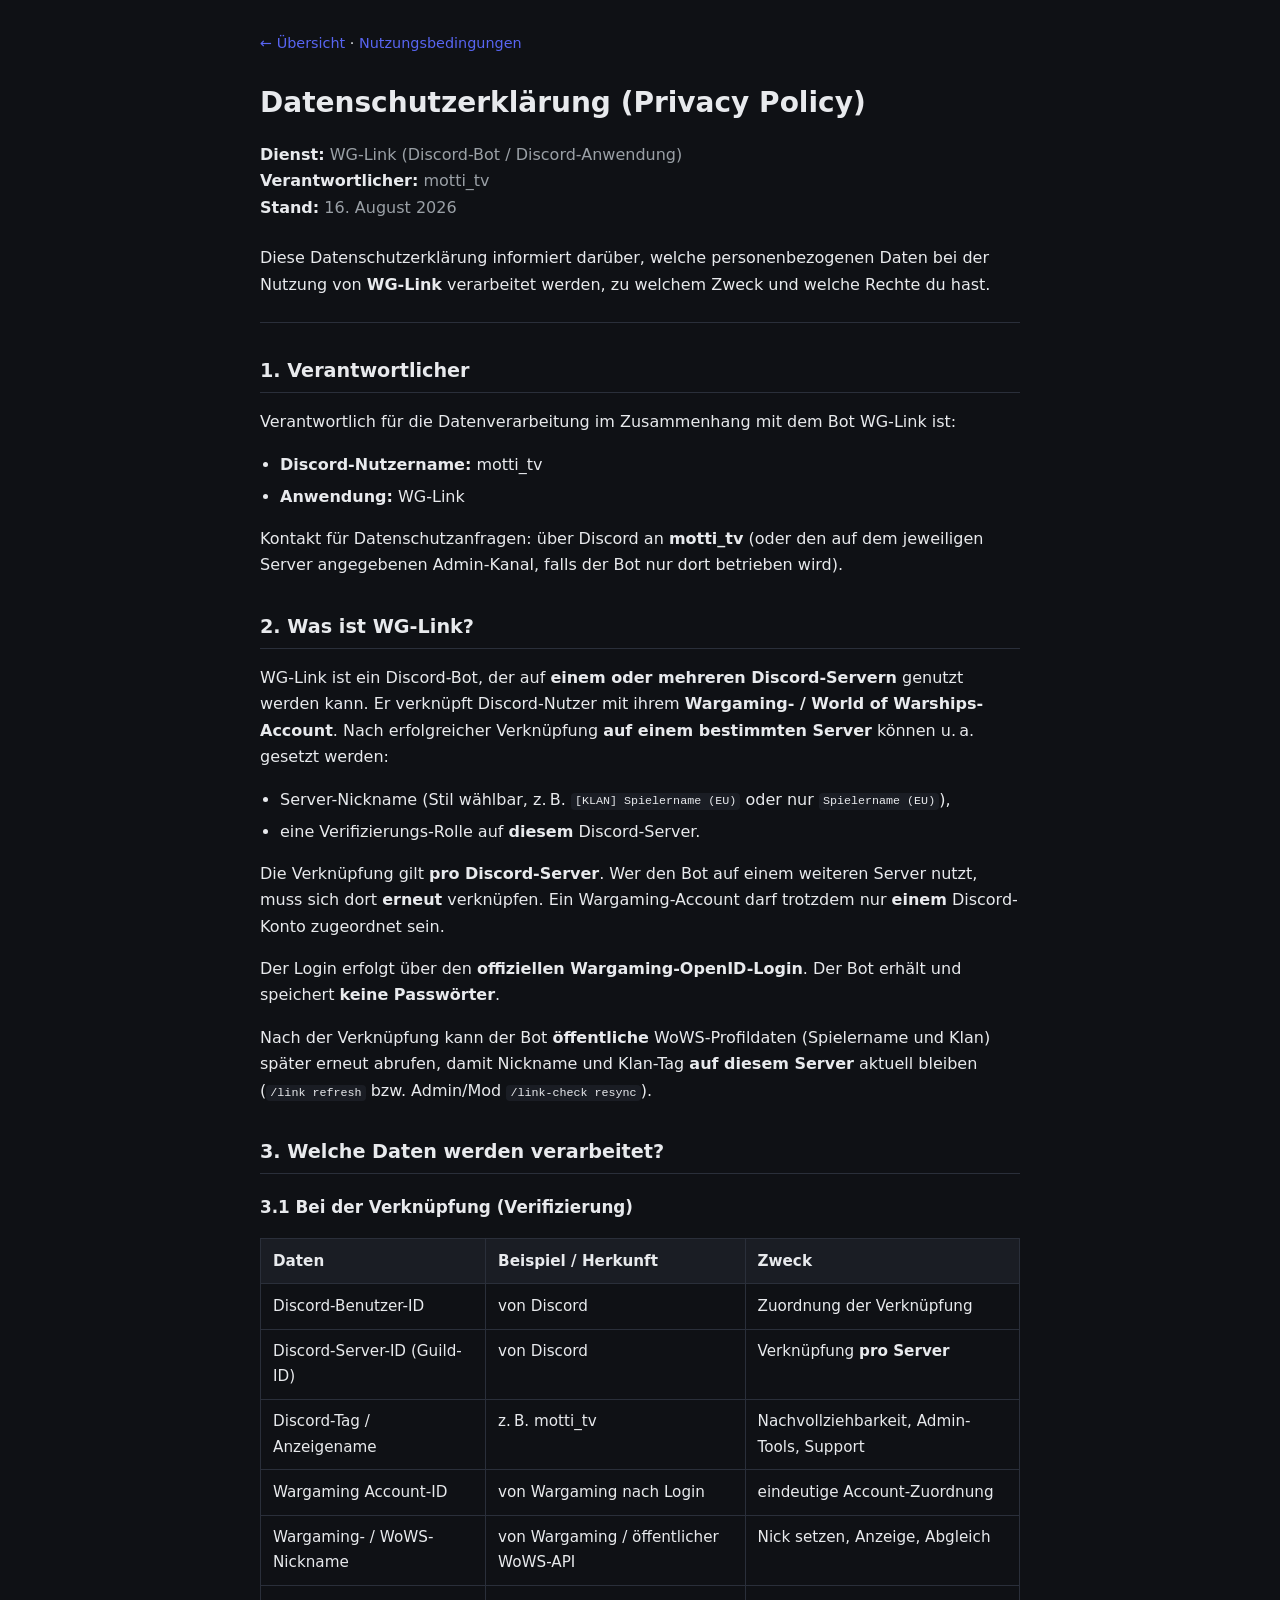
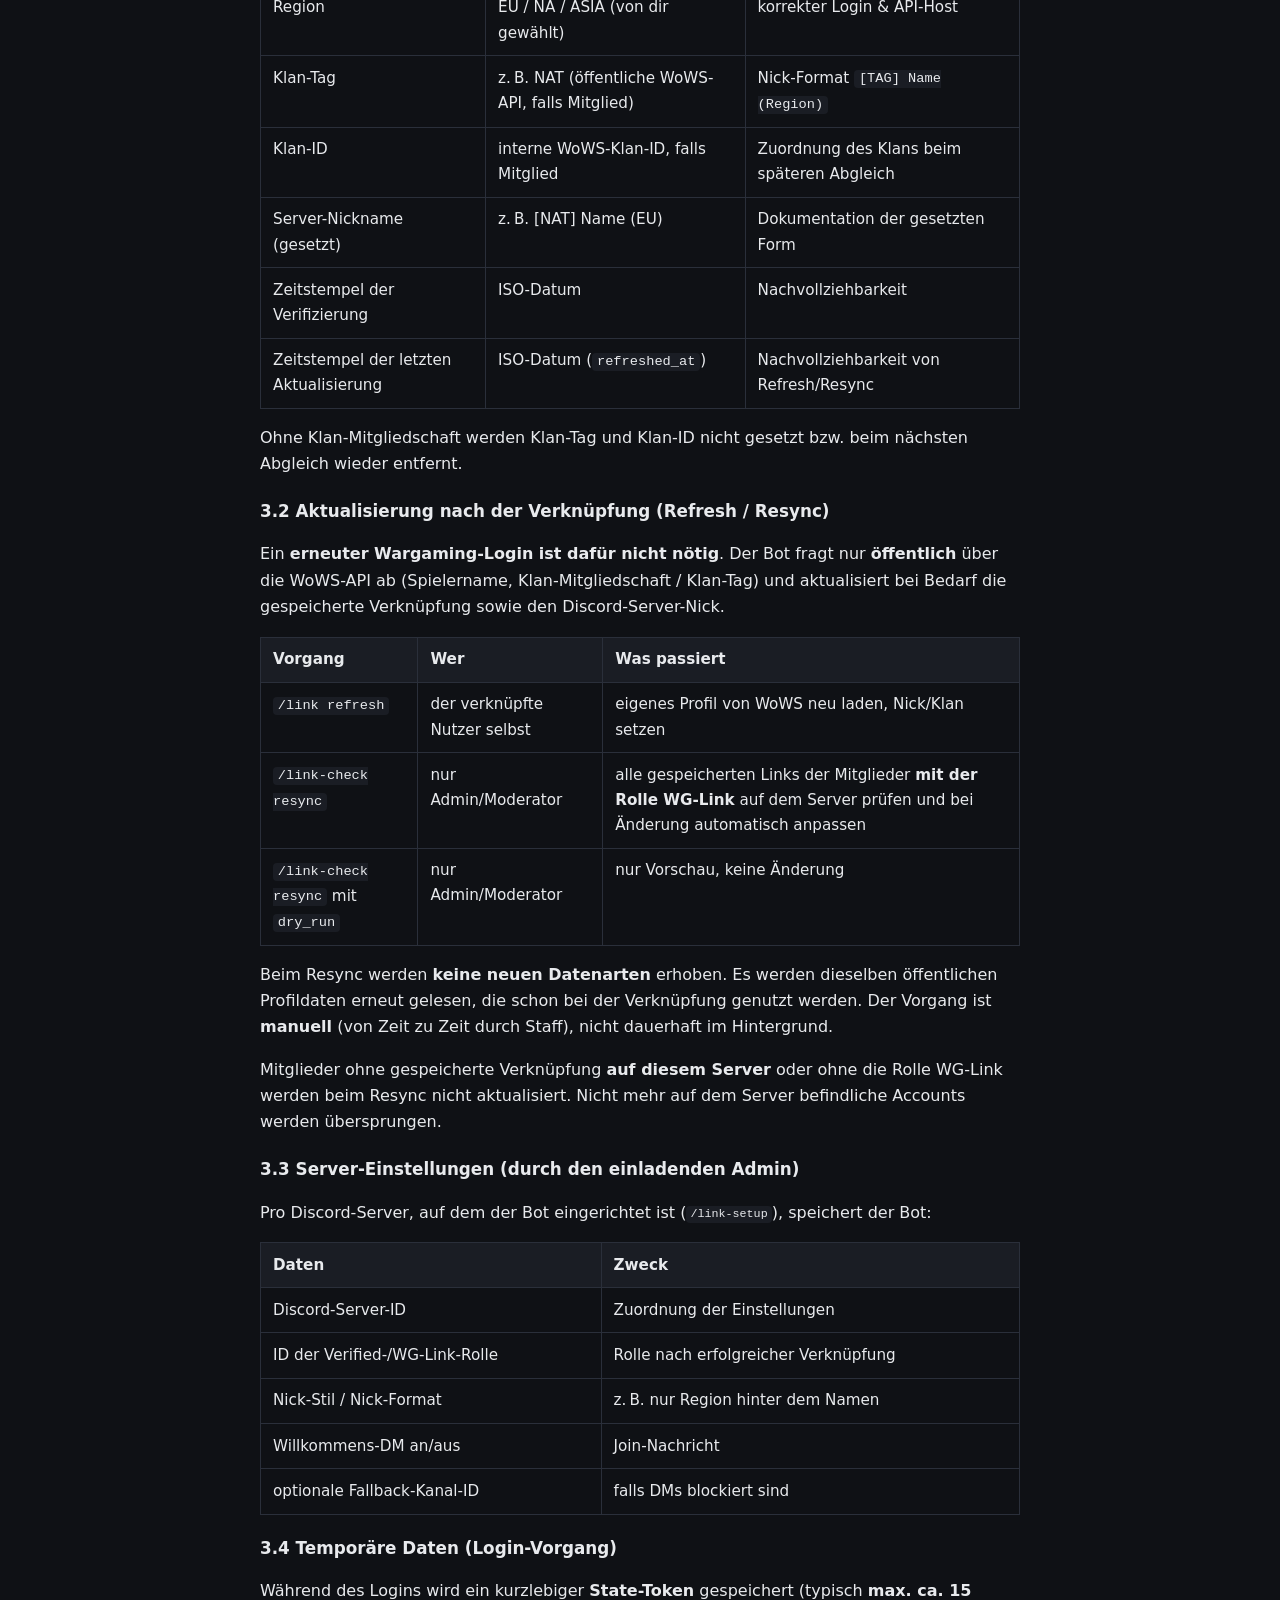
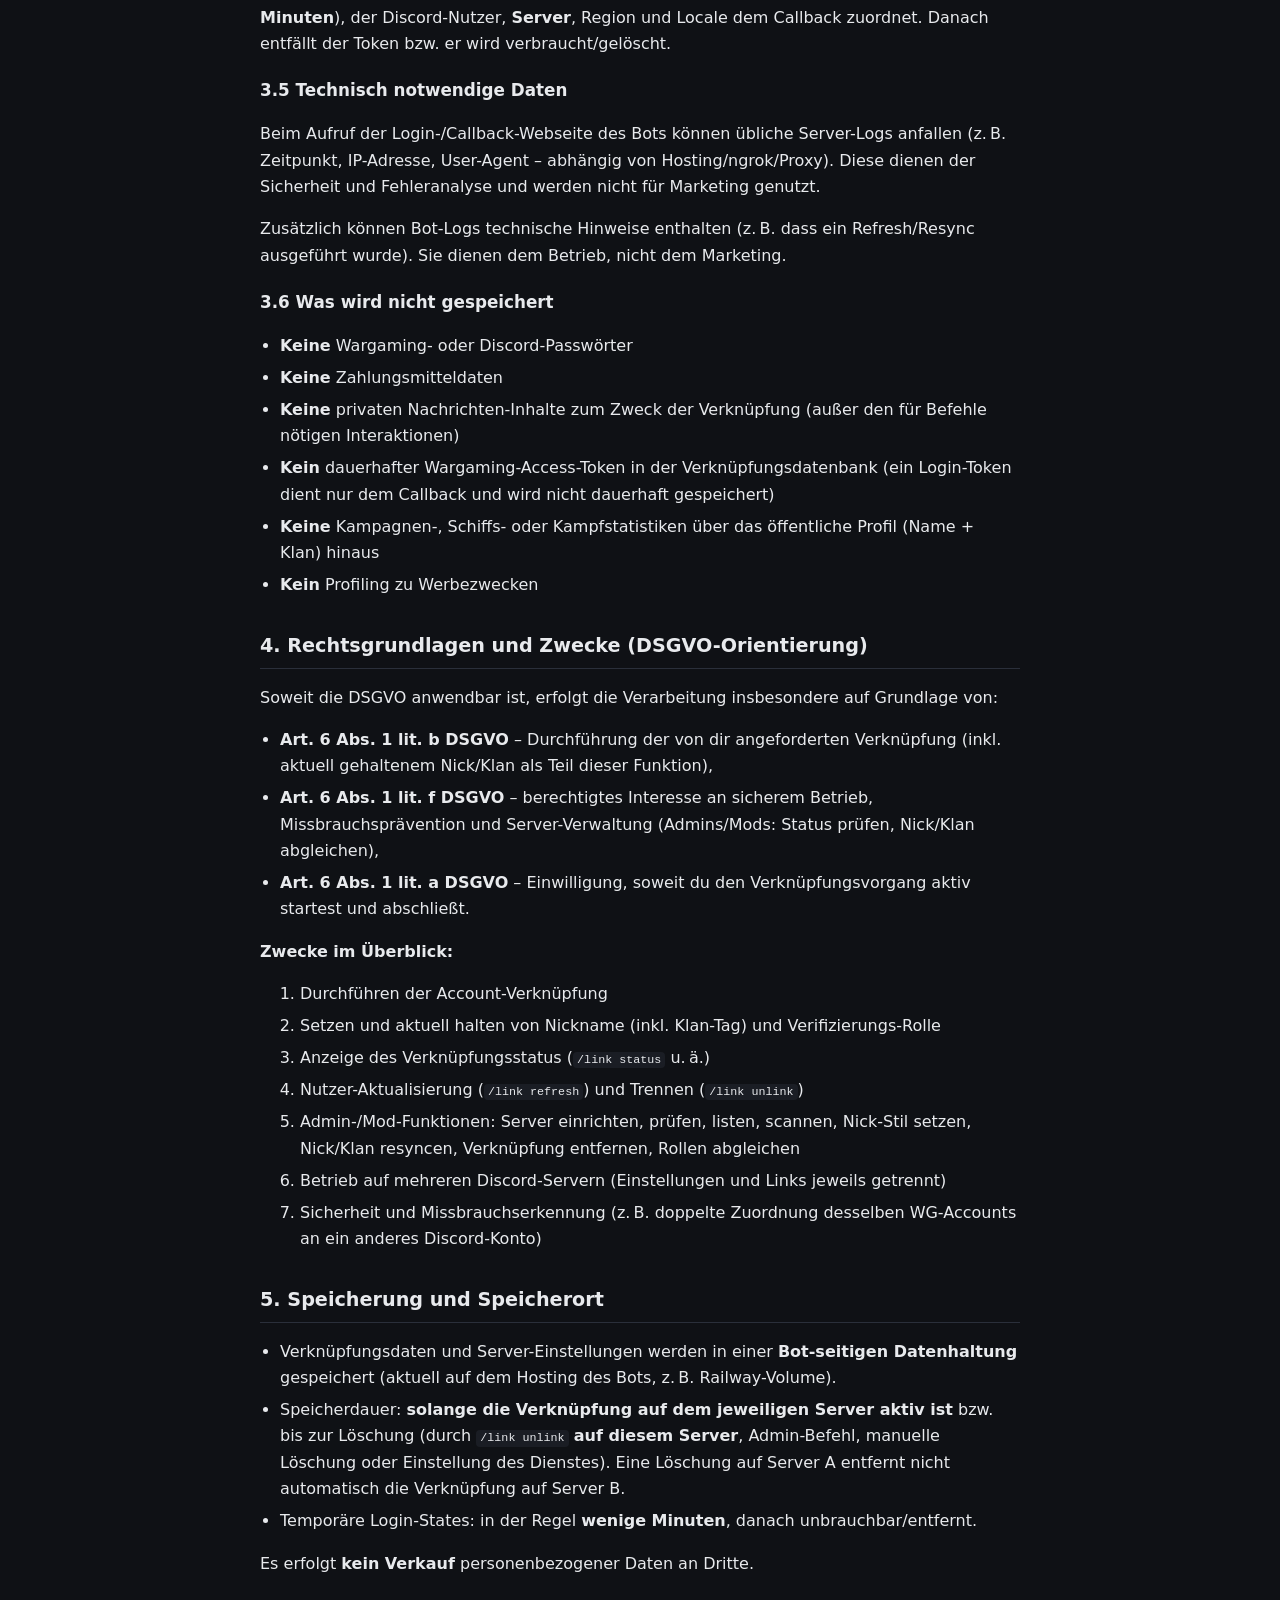
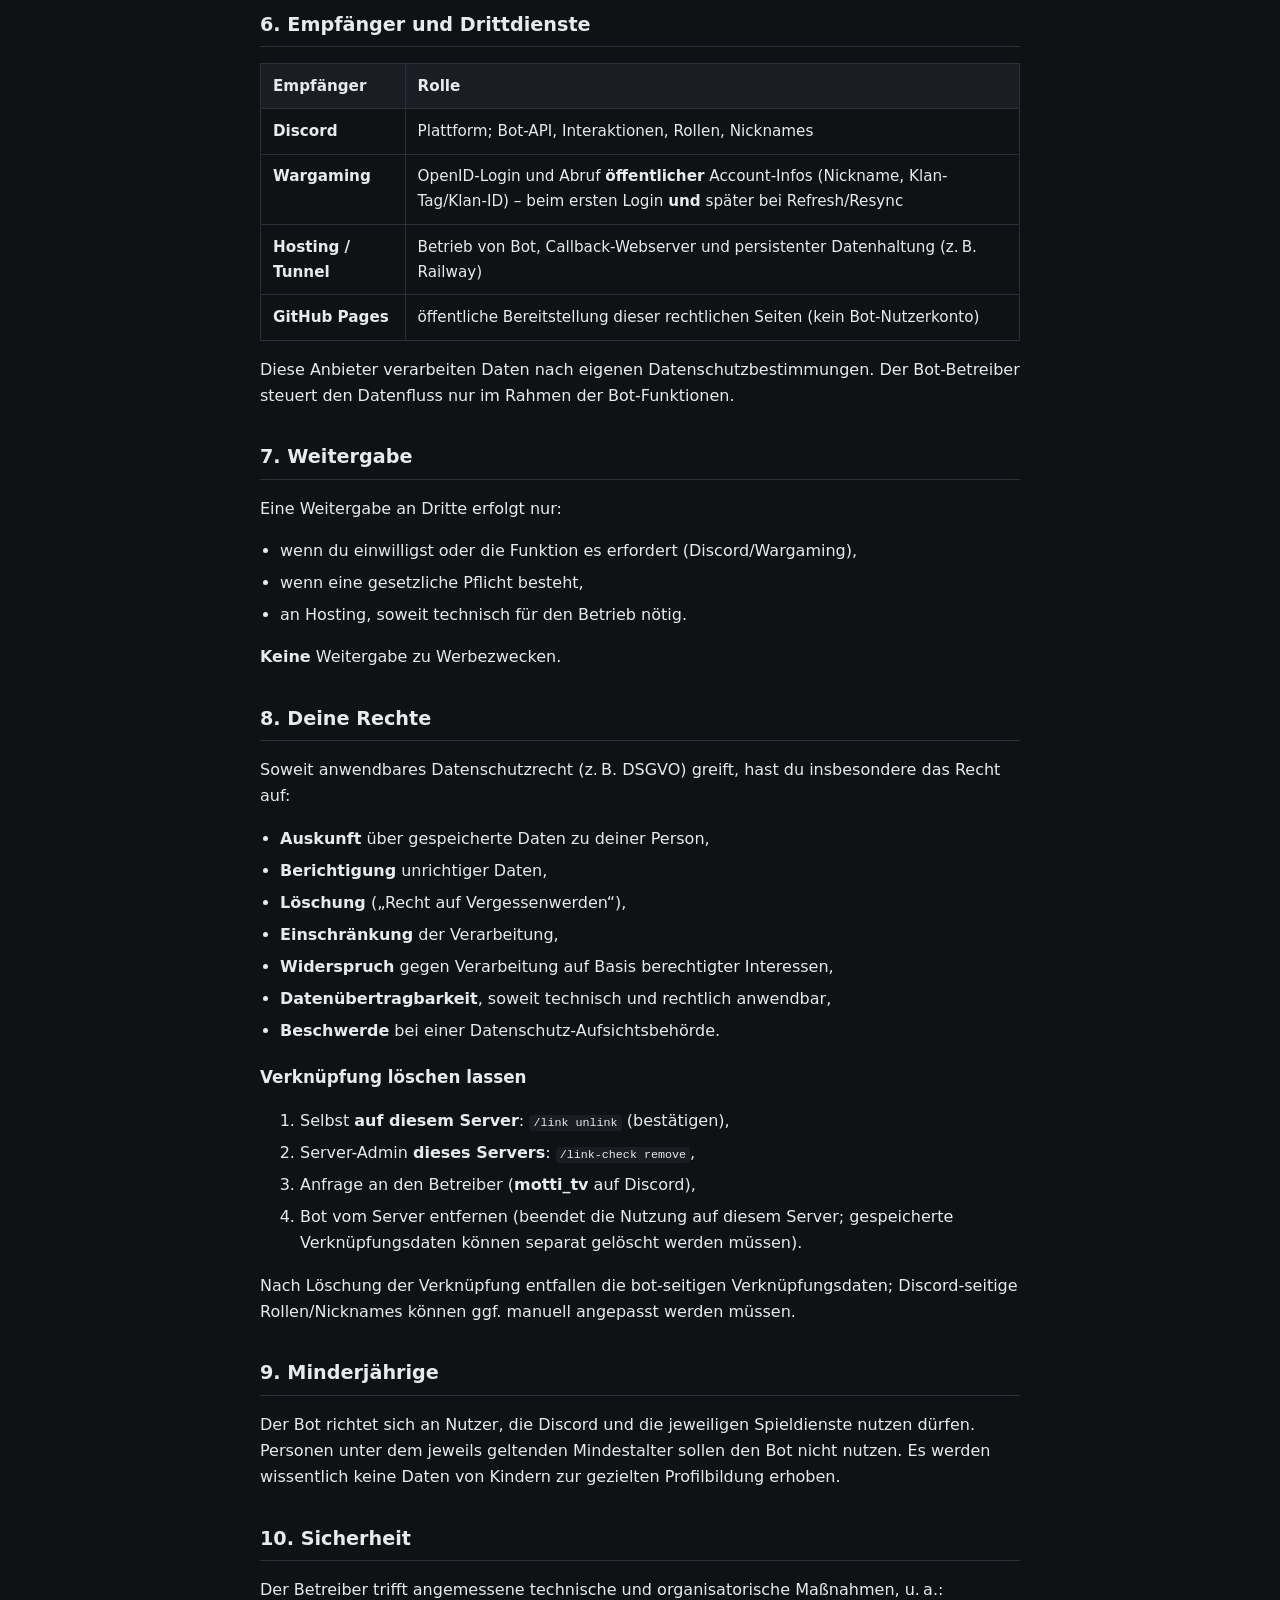
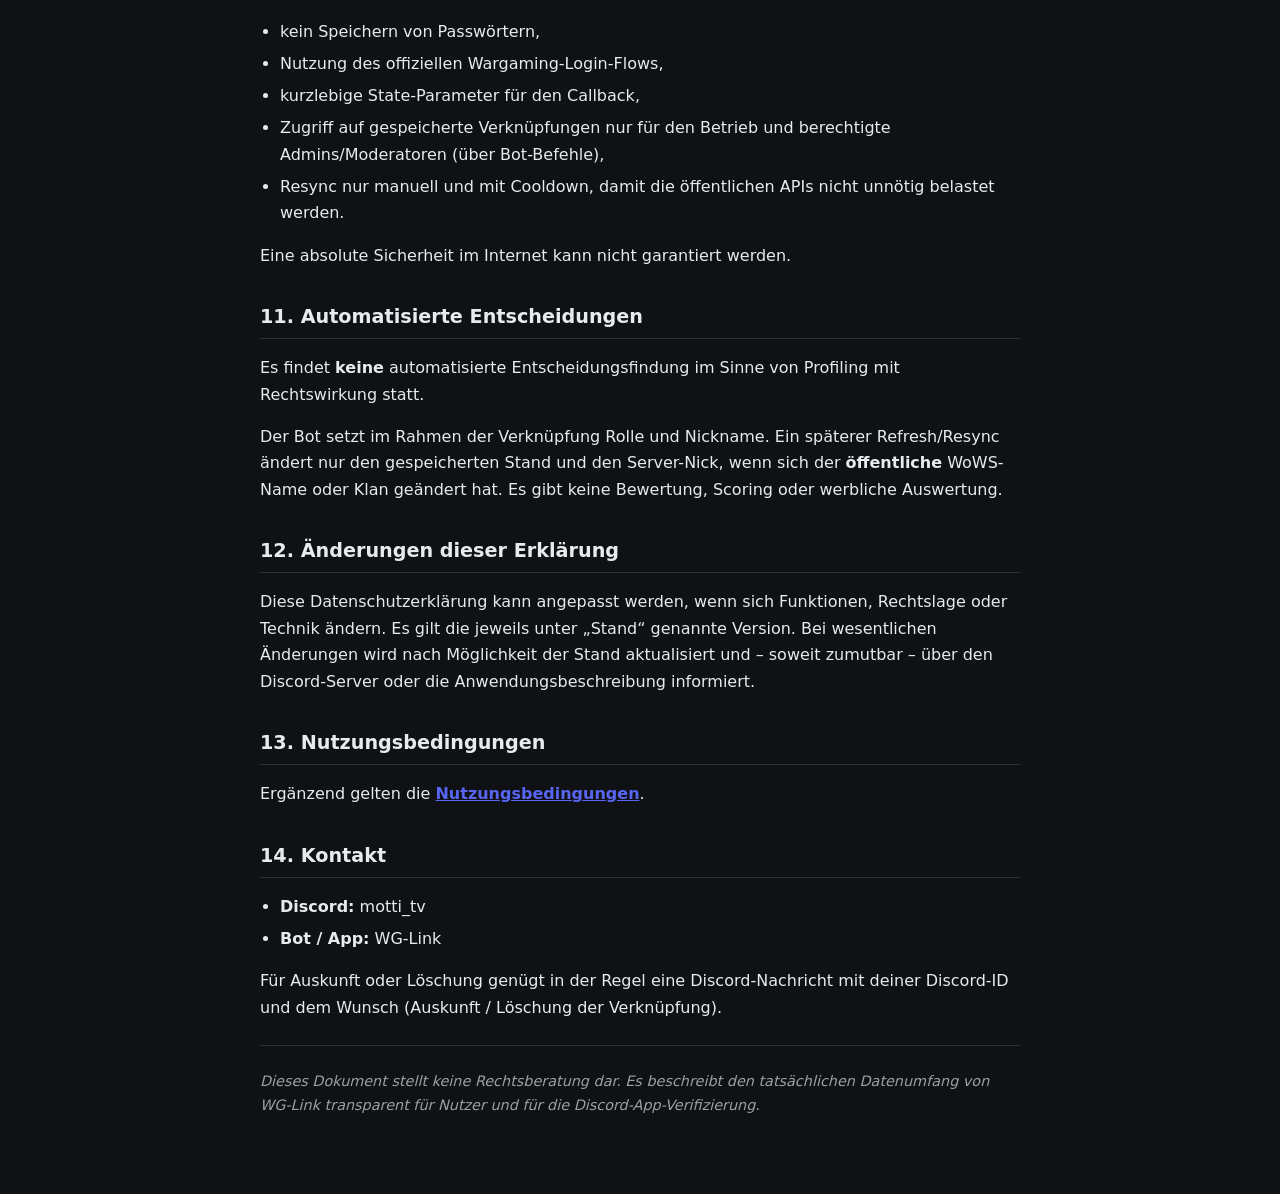
==== privacy-policy.html @ 3d82263c "Update ToS and privacy for multi-server linking" ====
<!DOCTYPE html>
<html lang="de">
<head>
  <meta charset="utf-8" />
  <meta name="viewport" content="width=device-width, initial-scale=1" />
  <title>Datenschutzerklärung – WG-Link</title>
  <style>
    :root {
      color-scheme: dark light;
      --bg: #0f1115;
      --text: #e8eaed;
      --muted: #9aa0a6;
      --accent: #5865f2;
      --border: #2a2f3a;
      --card: #1a1d24;
    }
    * { box-sizing: border-box; }
    body {
      margin: 0;
      font-family: system-ui, -apple-system, Segoe UI, Roboto, sans-serif;
      background: var(--bg);
      color: var(--text);
      line-height: 1.65;
    }
    main { max-width: 800px; margin: 0 auto; padding: 2rem 1.25rem 4rem; }
    nav { margin-bottom: 1.5rem; font-size: 0.9rem; }
    nav a { color: var(--accent); text-decoration: none; }
    nav a:hover { text-decoration: underline; }
    h1 { font-size: 1.75rem; margin: 0 0 0.75rem; }
    h2 { font-size: 1.2rem; margin: 2rem 0 0.75rem; border-bottom: 1px solid var(--border); padding-bottom: 0.35rem; }
    h3 { font-size: 1.05rem; margin: 1.25rem 0 0.5rem; }
    p, li { color: var(--text); }
    .meta { color: var(--muted); margin-bottom: 1.5rem; }
    .meta strong { color: var(--text); }
    ul { padding-left: 1.25rem; }
    li { margin: 0.35rem 0; }
    a { color: var(--accent); }
    hr { border: none; border-top: 1px solid var(--border); margin: 1.5rem 0; }
    .note { color: var(--muted); font-size: 0.9rem; font-style: italic; }
    code { background: var(--card); padding: 0.1em 0.35em; border-radius: 4px; font-size: 0.9em; }
    table {
      width: 100%;
      border-collapse: collapse;
      margin: 1rem 0;
      font-size: 0.95rem;
    }
    th, td {
      border: 1px solid var(--border);
      padding: 0.6rem 0.75rem;
      text-align: left;
      vertical-align: top;
    }
    th { background: var(--card); }
  </style>
</head>
<body>
  <main>
    <nav>
      <a href="index.html">← Übersicht</a> ·
      <a href="terms-of-service.html">Nutzungsbedingungen</a>
    </nav>

    <h1>Datenschutzerklärung (Privacy Policy)</h1>
    <p class="meta">
      <strong>Dienst:</strong> WG-Link (Discord-Bot / Discord-Anwendung)<br />
      <strong>Verantwortlicher:</strong> motti_tv<br />
      <strong>Stand:</strong> 16. August 2026
    </p>

    <p>
      Diese Datenschutzerklärung informiert darüber, welche personenbezogenen Daten bei der Nutzung von
      <strong>WG-Link</strong> verarbeitet werden, zu welchem Zweck und welche Rechte du hast.
    </p>

    <hr />

    <h2>1. Verantwortlicher</h2>
    <p>Verantwortlich für die Datenverarbeitung im Zusammenhang mit dem Bot WG-Link ist:</p>
    <ul>
      <li><strong>Discord-Nutzername:</strong> motti_tv</li>
      <li><strong>Anwendung:</strong> WG-Link</li>
    </ul>
    <p>
      Kontakt für Datenschutzanfragen: über Discord an <strong>motti_tv</strong>
      (oder den auf dem jeweiligen Server angegebenen Admin-Kanal, falls der Bot nur dort betrieben wird).
    </p>

    <h2>2. Was ist WG-Link?</h2>
    <p>
      WG-Link ist ein Discord-Bot, der auf <strong>einem oder mehreren Discord-Servern</strong>
      genutzt werden kann. Er verknüpft Discord-Nutzer mit ihrem
      <strong>Wargaming- / World of Warships-Account</strong>.
      Nach erfolgreicher Verknüpfung <strong>auf einem bestimmten Server</strong> können u. a. gesetzt werden:
    </p>
    <ul>
      <li>Server-Nickname (Stil wählbar, z. B. <code>[KLAN] Spielername (EU)</code> oder nur <code>Spielername (EU)</code>),</li>
      <li>eine Verifizierungs-Rolle auf <strong>diesem</strong> Discord-Server.</li>
    </ul>
    <p>
      Die Verknüpfung gilt <strong>pro Discord-Server</strong>.
      Wer den Bot auf einem weiteren Server nutzt, muss sich dort <strong>erneut</strong> verknüpfen.
      Ein Wargaming-Account darf trotzdem nur <strong>einem</strong> Discord-Konto zugeordnet sein.
    </p>
    <p>
      Der Login erfolgt über den <strong>offiziellen Wargaming-OpenID-Login</strong>.
      Der Bot erhält und speichert <strong>keine Passwörter</strong>.
    </p>
    <p>
      Nach der Verknüpfung kann der Bot <strong>öffentliche</strong> WoWS-Profildaten
      (Spielername und Klan) später erneut abrufen, damit Nickname und Klan-Tag
      <strong>auf diesem Server</strong> aktuell bleiben
      (<code>/link refresh</code> bzw. Admin/Mod <code>/link-check resync</code>).
    </p>

    <h2>3. Welche Daten werden verarbeitet?</h2>
    <h3>3.1 Bei der Verknüpfung (Verifizierung)</h3>
    <table>
      <thead>
        <tr>
          <th>Daten</th>
          <th>Beispiel / Herkunft</th>
          <th>Zweck</th>
        </tr>
      </thead>
      <tbody>
        <tr>
          <td>Discord-Benutzer-ID</td>
          <td>von Discord</td>
          <td>Zuordnung der Verknüpfung</td>
        </tr>
        <tr>
          <td>Discord-Server-ID (Guild-ID)</td>
          <td>von Discord</td>
          <td>Verknüpfung <strong>pro Server</strong></td>
        </tr>
        <tr>
          <td>Discord-Tag / Anzeigename</td>
          <td>z. B. motti_tv</td>
          <td>Nachvollziehbarkeit, Admin-Tools, Support</td>
        </tr>
        <tr>
          <td>Wargaming Account-ID</td>
          <td>von Wargaming nach Login</td>
          <td>eindeutige Account-Zuordnung</td>
        </tr>
        <tr>
          <td>Wargaming- / WoWS-Nickname</td>
          <td>von Wargaming / öffentlicher WoWS-API</td>
          <td>Nick setzen, Anzeige, Abgleich</td>
        </tr>
        <tr>
          <td>Region</td>
          <td>EU / NA / ASIA (von dir gewählt)</td>
          <td>korrekter Login &amp; API-Host</td>
        </tr>
        <tr>
          <td>Klan-Tag</td>
          <td>z. B. NAT (öffentliche WoWS-API, falls Mitglied)</td>
          <td>Nick-Format <code>[TAG] Name (Region)</code></td>
        </tr>
        <tr>
          <td>Klan-ID</td>
          <td>interne WoWS-Klan-ID, falls Mitglied</td>
          <td>Zuordnung des Klans beim späteren Abgleich</td>
        </tr>
        <tr>
          <td>Server-Nickname (gesetzt)</td>
          <td>z. B. [NAT] Name (EU)</td>
          <td>Dokumentation der gesetzten Form</td>
        </tr>
        <tr>
          <td>Zeitstempel der Verifizierung</td>
          <td>ISO-Datum</td>
          <td>Nachvollziehbarkeit</td>
        </tr>
        <tr>
          <td>Zeitstempel der letzten Aktualisierung</td>
          <td>ISO-Datum (<code>refreshed_at</code>)</td>
          <td>Nachvollziehbarkeit von Refresh/Resync</td>
        </tr>
      </tbody>
    </table>
    <p>
      Ohne Klan-Mitgliedschaft werden Klan-Tag und Klan-ID nicht gesetzt bzw. beim nächsten Abgleich wieder entfernt.
    </p>

    <h3>3.2 Aktualisierung nach der Verknüpfung (Refresh / Resync)</h3>
    <p>
      Ein <strong>erneuter Wargaming-Login ist dafür nicht nötig</strong>.
      Der Bot fragt nur <strong>öffentlich</strong> über die WoWS-API ab (Spielername, Klan-Mitgliedschaft / Klan-Tag)
      und aktualisiert bei Bedarf die gespeicherte Verknüpfung sowie den Discord-Server-Nick.
    </p>
    <table>
      <thead>
        <tr>
          <th>Vorgang</th>
          <th>Wer</th>
          <th>Was passiert</th>
        </tr>
      </thead>
      <tbody>
        <tr>
          <td><code>/link refresh</code></td>
          <td>der verknüpfte Nutzer selbst</td>
          <td>eigenes Profil von WoWS neu laden, Nick/Klan setzen</td>
        </tr>
        <tr>
          <td><code>/link-check resync</code></td>
          <td>nur Admin/Moderator</td>
          <td>alle gespeicherten Links der Mitglieder <strong>mit der Rolle WG-Link</strong> auf dem Server prüfen und bei Änderung automatisch anpassen</td>
        </tr>
        <tr>
          <td><code>/link-check resync</code> mit <code>dry_run</code></td>
          <td>nur Admin/Moderator</td>
          <td>nur Vorschau, keine Änderung</td>
        </tr>
      </tbody>
    </table>
    <p>
      Beim Resync werden <strong>keine neuen Datenarten</strong> erhoben. Es werden dieselben öffentlichen Profildaten
      erneut gelesen, die schon bei der Verknüpfung genutzt werden. Der Vorgang ist <strong>manuell</strong>
      (von Zeit zu Zeit durch Staff), nicht dauerhaft im Hintergrund.
    </p>
    <p>
      Mitglieder ohne gespeicherte Verknüpfung <strong>auf diesem Server</strong> oder ohne die Rolle WG-Link werden beim Resync nicht aktualisiert.
      Nicht mehr auf dem Server befindliche Accounts werden übersprungen.
    </p>

    <h3>3.3 Server-Einstellungen (durch den einladenden Admin)</h3>
    <p>Pro Discord-Server, auf dem der Bot eingerichtet ist (<code>/link-setup</code>), speichert der Bot:</p>
    <table>
      <thead>
        <tr><th>Daten</th><th>Zweck</th></tr>
      </thead>
      <tbody>
        <tr><td>Discord-Server-ID</td><td>Zuordnung der Einstellungen</td></tr>
        <tr><td>ID der Verified-/WG-Link-Rolle</td><td>Rolle nach erfolgreicher Verknüpfung</td></tr>
        <tr><td>Nick-Stil / Nick-Format</td><td>z. B. nur Region hinter dem Namen</td></tr>
        <tr><td>Willkommens-DM an/aus</td><td>Join-Nachricht</td></tr>
        <tr><td>optionale Fallback-Kanal-ID</td><td>falls DMs blockiert sind</td></tr>
      </tbody>
    </table>

    <h3>3.4 Temporäre Daten (Login-Vorgang)</h3>
    <p>
      Während des Logins wird ein kurzlebiger <strong>State-Token</strong> gespeichert
      (typisch <strong>max. ca. 15 Minuten</strong>), der Discord-Nutzer, <strong>Server</strong>, Region und Locale dem Callback zuordnet.
      Danach entfällt der Token bzw. er wird verbraucht/gelöscht.
    </p>

    <h3>3.5 Technisch notwendige Daten</h3>
    <p>
      Beim Aufruf der Login-/Callback-Webseite des Bots können übliche Server-Logs anfallen
      (z. B. Zeitpunkt, IP-Adresse, User-Agent – abhängig von Hosting/ngrok/Proxy).
      Diese dienen der Sicherheit und Fehleranalyse und werden nicht für Marketing genutzt.
    </p>
    <p>
      Zusätzlich können Bot-Logs technische Hinweise enthalten (z. B. dass ein Refresh/Resync ausgeführt wurde).
      Sie dienen dem Betrieb, nicht dem Marketing.
    </p>

    <h3>3.6 Was wird <strong>nicht</strong> gespeichert</h3>
    <ul>
      <li><strong>Keine</strong> Wargaming- oder Discord-Passwörter</li>
      <li><strong>Keine</strong> Zahlungsmitteldaten</li>
      <li><strong>Keine</strong> privaten Nachrichten-Inhalte zum Zweck der Verknüpfung (außer den für Befehle nötigen Interaktionen)</li>
      <li><strong>Kein</strong> dauerhafter Wargaming-Access-Token in der Verknüpfungsdatenbank (ein Login-Token dient nur dem Callback und wird nicht dauerhaft gespeichert)</li>
      <li><strong>Keine</strong> Kampagnen-, Schiffs- oder Kampfstatistiken über das öffentliche Profil (Name + Klan) hinaus</li>
      <li><strong>Kein</strong> Profiling zu Werbezwecken</li>
    </ul>

    <h2>4. Rechtsgrundlagen und Zwecke (DSGVO-Orientierung)</h2>
    <p>Soweit die DSGVO anwendbar ist, erfolgt die Verarbeitung insbesondere auf Grundlage von:</p>
    <ul>
      <li><strong>Art. 6 Abs. 1 lit. b DSGVO</strong> – Durchführung der von dir angeforderten Verknüpfung (inkl. aktuell gehaltenem Nick/Klan als Teil dieser Funktion),</li>
      <li><strong>Art. 6 Abs. 1 lit. f DSGVO</strong> – berechtigtes Interesse an sicherem Betrieb, Missbrauchsprävention und Server-Verwaltung (Admins/Mods: Status prüfen, Nick/Klan abgleichen),</li>
      <li><strong>Art. 6 Abs. 1 lit. a DSGVO</strong> – Einwilligung, soweit du den Verknüpfungsvorgang aktiv startest und abschließt.</li>
    </ul>
    <p><strong>Zwecke im Überblick:</strong></p>
    <ol>
      <li>Durchführen der Account-Verknüpfung</li>
      <li>Setzen und aktuell halten von Nickname (inkl. Klan-Tag) und Verifizierungs-Rolle</li>
      <li>Anzeige des Verknüpfungsstatus (<code>/link status</code> u. ä.)</li>
      <li>Nutzer-Aktualisierung (<code>/link refresh</code>) und Trennen (<code>/link unlink</code>)</li>
      <li>Admin-/Mod-Funktionen: Server einrichten, prüfen, listen, scannen, Nick-Stil setzen, Nick/Klan resyncen, Verknüpfung entfernen, Rollen abgleichen</li>
      <li>Betrieb auf mehreren Discord-Servern (Einstellungen und Links jeweils getrennt)</li>
      <li>Sicherheit und Missbrauchserkennung (z. B. doppelte Zuordnung desselben WG-Accounts an ein anderes Discord-Konto)</li>
    </ol>

    <h2>5. Speicherung und Speicherort</h2>
    <ul>
      <li>Verknüpfungsdaten und Server-Einstellungen werden in einer <strong>Bot-seitigen Datenhaltung</strong> gespeichert (aktuell auf dem Hosting des Bots, z. B. Railway-Volume).</li>
      <li>Speicherdauer: <strong>solange die Verknüpfung auf dem jeweiligen Server aktiv ist</strong> bzw. bis zur Löschung (durch <code>/link unlink</code> <strong>auf diesem Server</strong>, Admin-Befehl, manuelle Löschung oder Einstellung des Dienstes). Eine Löschung auf Server A entfernt nicht automatisch die Verknüpfung auf Server B.</li>
      <li>Temporäre Login-States: in der Regel <strong>wenige Minuten</strong>, danach unbrauchbar/entfernt.</li>
    </ul>
    <p>Es erfolgt <strong>kein Verkauf</strong> personenbezogener Daten an Dritte.</p>

    <h2>6. Empfänger und Drittdienste</h2>
    <table>
      <thead>
        <tr>
          <th>Empfänger</th>
          <th>Rolle</th>
        </tr>
      </thead>
      <tbody>
        <tr>
          <td><strong>Discord</strong></td>
          <td>Plattform; Bot-API, Interaktionen, Rollen, Nicknames</td>
        </tr>
        <tr>
          <td><strong>Wargaming</strong></td>
          <td>OpenID-Login und Abruf <strong>öffentlicher</strong> Account-Infos (Nickname, Klan-Tag/Klan-ID) – beim ersten Login <strong>und</strong> später bei Refresh/Resync</td>
        </tr>
        <tr>
          <td><strong>Hosting / Tunnel</strong></td>
          <td>Betrieb von Bot, Callback-Webserver und persistenter Datenhaltung (z. B. Railway)</td>
        </tr>
        <tr>
          <td><strong>GitHub Pages</strong></td>
          <td>öffentliche Bereitstellung dieser rechtlichen Seiten (kein Bot-Nutzerkonto)</td>
        </tr>
      </tbody>
    </table>
    <p>
      Diese Anbieter verarbeiten Daten nach eigenen Datenschutzbestimmungen.
      Der Bot-Betreiber steuert den Datenfluss nur im Rahmen der Bot-Funktionen.
    </p>

    <h2>7. Weitergabe</h2>
    <p>Eine Weitergabe an Dritte erfolgt nur:</p>
    <ul>
      <li>wenn du einwilligst oder die Funktion es erfordert (Discord/Wargaming),</li>
      <li>wenn eine gesetzliche Pflicht besteht,</li>
      <li>an Hosting, soweit technisch für den Betrieb nötig.</li>
    </ul>
    <p><strong>Keine</strong> Weitergabe zu Werbezwecken.</p>

    <h2>8. Deine Rechte</h2>
    <p>Soweit anwendbares Datenschutzrecht (z. B. DSGVO) greift, hast du insbesondere das Recht auf:</p>
    <ul>
      <li><strong>Auskunft</strong> über gespeicherte Daten zu deiner Person,</li>
      <li><strong>Berichtigung</strong> unrichtiger Daten,</li>
      <li><strong>Löschung</strong> („Recht auf Vergessenwerden“),</li>
      <li><strong>Einschränkung</strong> der Verarbeitung,</li>
      <li><strong>Widerspruch</strong> gegen Verarbeitung auf Basis berechtigter Interessen,</li>
      <li><strong>Datenübertragbarkeit</strong>, soweit technisch und rechtlich anwendbar,</li>
      <li><strong>Beschwerde</strong> bei einer Datenschutz-Aufsichtsbehörde.</li>
    </ul>

    <h3>Verknüpfung löschen lassen</h3>
    <ol>
      <li>Selbst <strong>auf diesem Server</strong>: <code>/link unlink</code> (bestätigen),</li>
      <li>Server-Admin <strong>dieses Servers</strong>: <code>/link-check remove</code>,</li>
      <li>Anfrage an den Betreiber (<strong>motti_tv</strong> auf Discord),</li>
      <li>Bot vom Server entfernen (beendet die Nutzung auf diesem Server; gespeicherte Verknüpfungsdaten können separat gelöscht werden müssen).</li>
    </ol>
    <p>
      Nach Löschung der Verknüpfung entfallen die bot-seitigen Verknüpfungsdaten;
      Discord-seitige Rollen/Nicknames können ggf. manuell angepasst werden müssen.
    </p>

    <h2>9. Minderjährige</h2>
    <p>
      Der Bot richtet sich an Nutzer, die Discord und die jeweiligen Spieldienste nutzen dürfen.
      Personen unter dem jeweils geltenden Mindestalter sollen den Bot nicht nutzen.
      Es werden wissentlich keine Daten von Kindern zur gezielten Profilbildung erhoben.
    </p>

    <h2>10. Sicherheit</h2>
    <p>Der Betreiber trifft angemessene technische und organisatorische Maßnahmen, u. a.:</p>
    <ul>
      <li>kein Speichern von Passwörtern,</li>
      <li>Nutzung des offiziellen Wargaming-Login-Flows,</li>
      <li>kurzlebige State-Parameter für den Callback,</li>
      <li>Zugriff auf gespeicherte Verknüpfungen nur für den Betrieb und berechtigte Admins/Moderatoren (über Bot-Befehle),</li>
      <li>Resync nur manuell und mit Cooldown, damit die öffentlichen APIs nicht unnötig belastet werden.</li>
    </ul>
    <p>Eine absolute Sicherheit im Internet kann nicht garantiert werden.</p>

    <h2>11. Automatisierte Entscheidungen</h2>
    <p>
      Es findet <strong>keine</strong> automatisierte Entscheidungsfindung im Sinne von Profiling mit Rechtswirkung statt.
    </p>
    <p>
      Der Bot setzt im Rahmen der Verknüpfung Rolle und Nickname. Ein späterer Refresh/Resync ändert nur den
      gespeicherten Stand und den Server-Nick, wenn sich der <strong>öffentliche</strong> WoWS-Name oder Klan geändert hat.
      Es gibt keine Bewertung, Scoring oder werbliche Auswertung.
    </p>

    <h2>12. Änderungen dieser Erklärung</h2>
    <p>
      Diese Datenschutzerklärung kann angepasst werden, wenn sich Funktionen, Rechtslage oder Technik ändern.
      Es gilt die jeweils unter „Stand“ genannte Version. Bei wesentlichen Änderungen wird nach Möglichkeit der Stand
      aktualisiert und – soweit zumutbar – über den Discord-Server oder die Anwendungsbeschreibung informiert.
    </p>

    <h2>13. Nutzungsbedingungen</h2>
    <p>
      Ergänzend gelten die
      <a href="terms-of-service.html"><strong>Nutzungsbedingungen</strong></a>.
    </p>

    <h2>14. Kontakt</h2>
    <ul>
      <li><strong>Discord:</strong> motti_tv</li>
      <li><strong>Bot / App:</strong> WG-Link</li>
    </ul>
    <p>
      Für Auskunft oder Löschung genügt in der Regel eine Discord-Nachricht mit deiner Discord-ID
      und dem Wunsch (Auskunft / Löschung der Verknüpfung).
    </p>

    <hr />
    <p class="note">
      Dieses Dokument stellt keine Rechtsberatung dar. Es beschreibt den tatsächlichen Datenumfang von WG-Link
      transparent für Nutzer und für die Discord-App-Verifizierung.
    </p>
  </main>
</body>
</html>
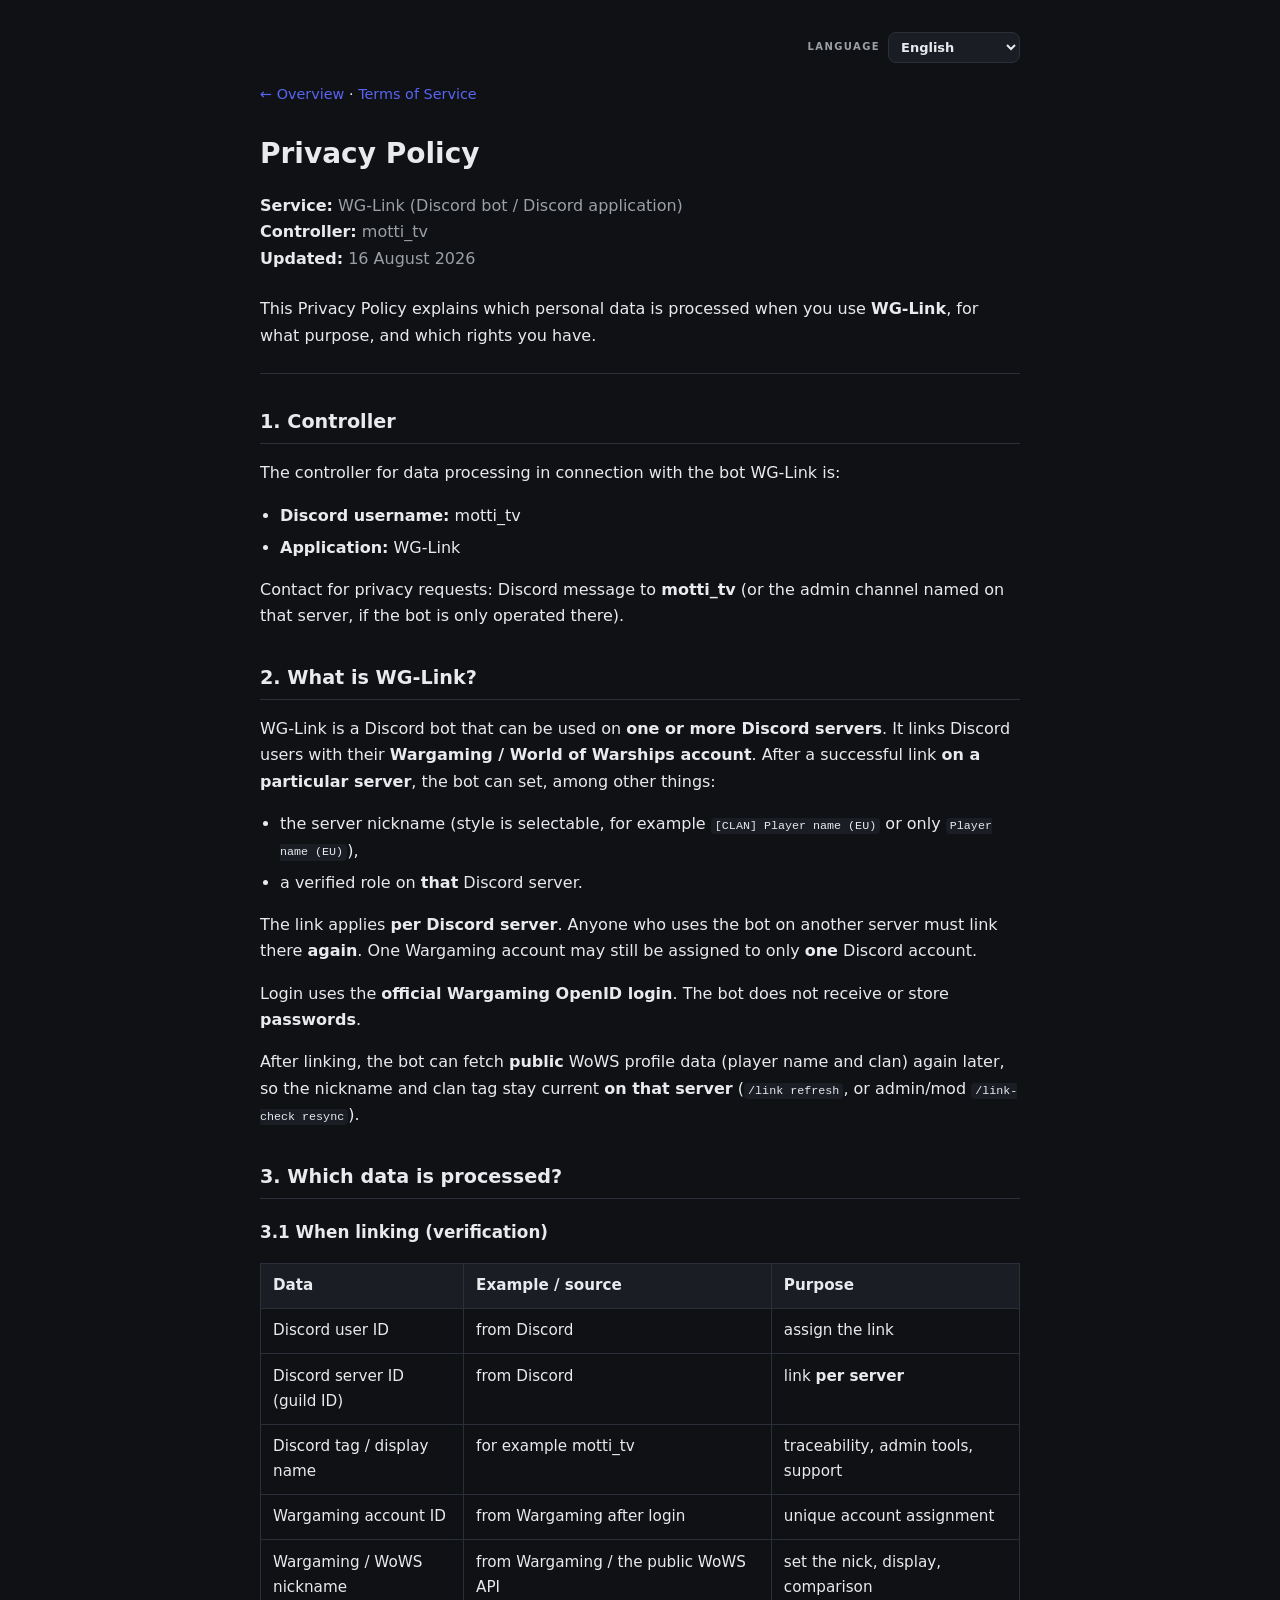
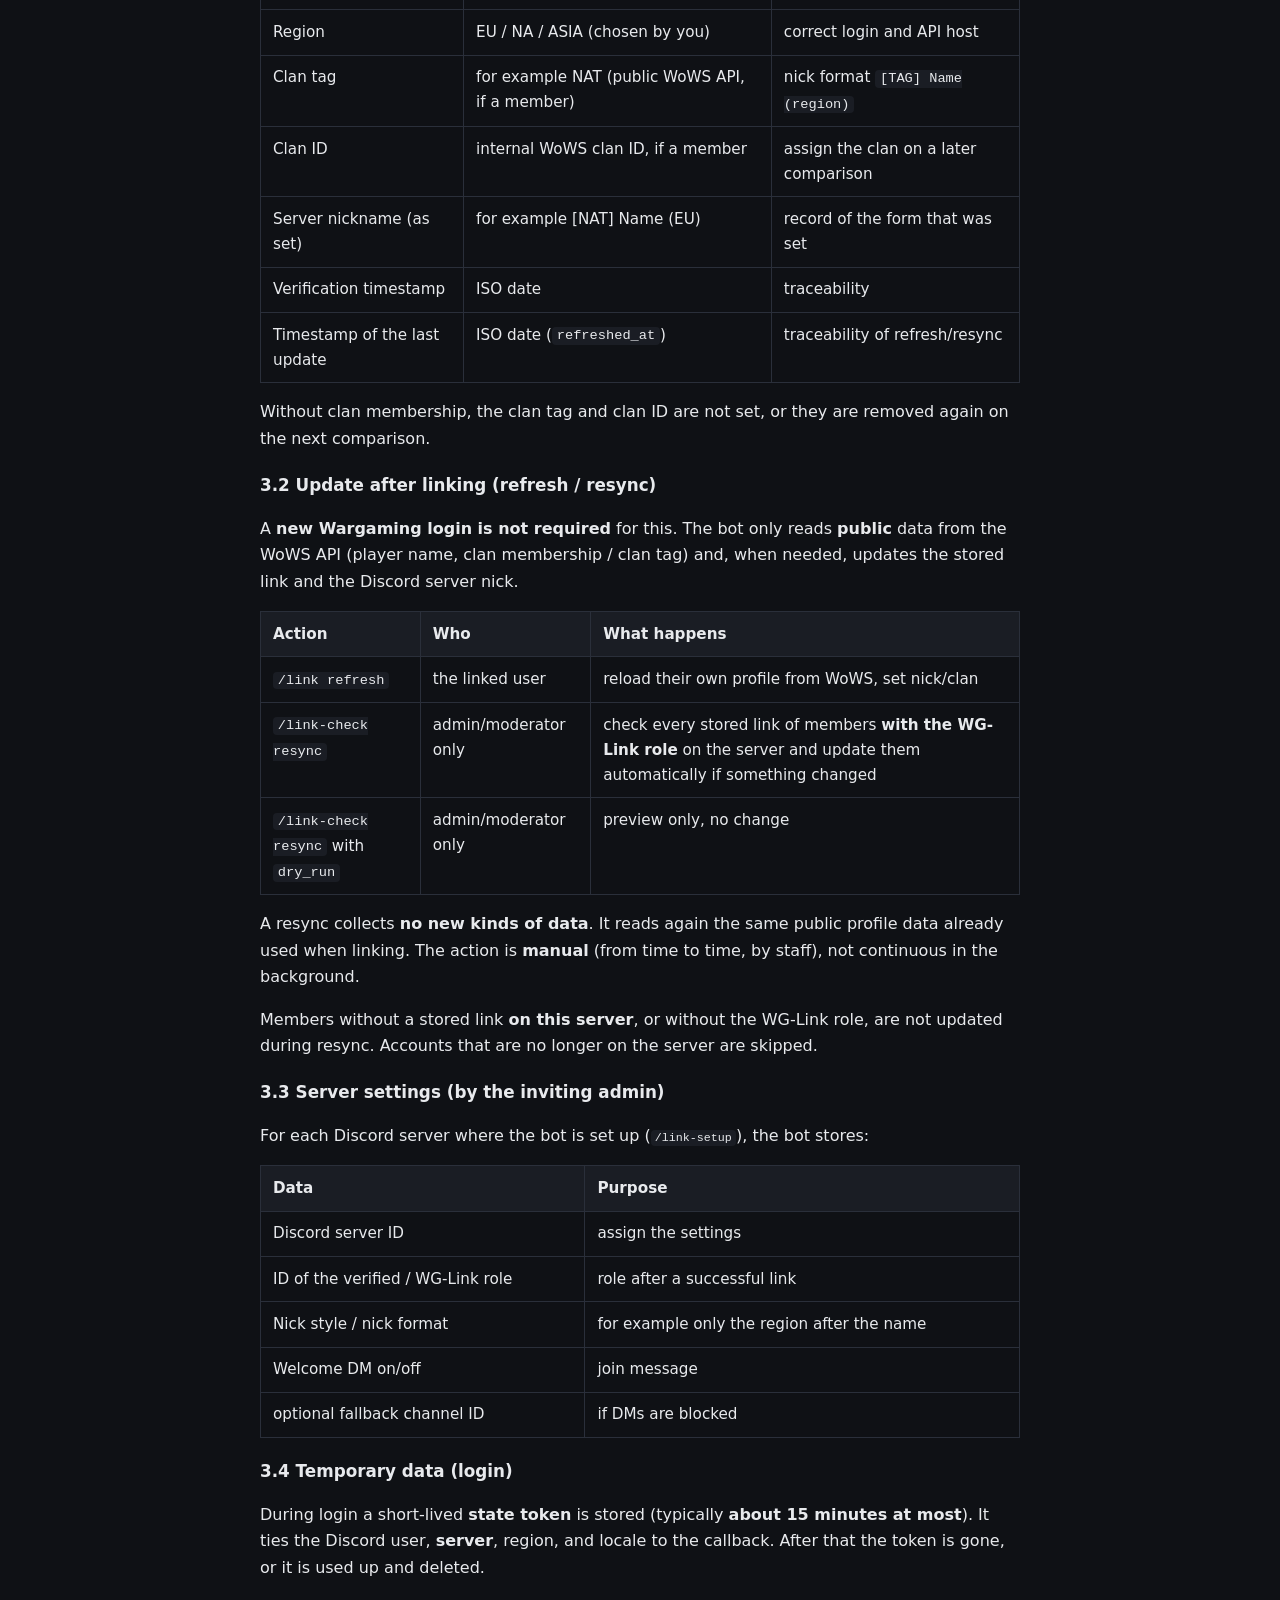
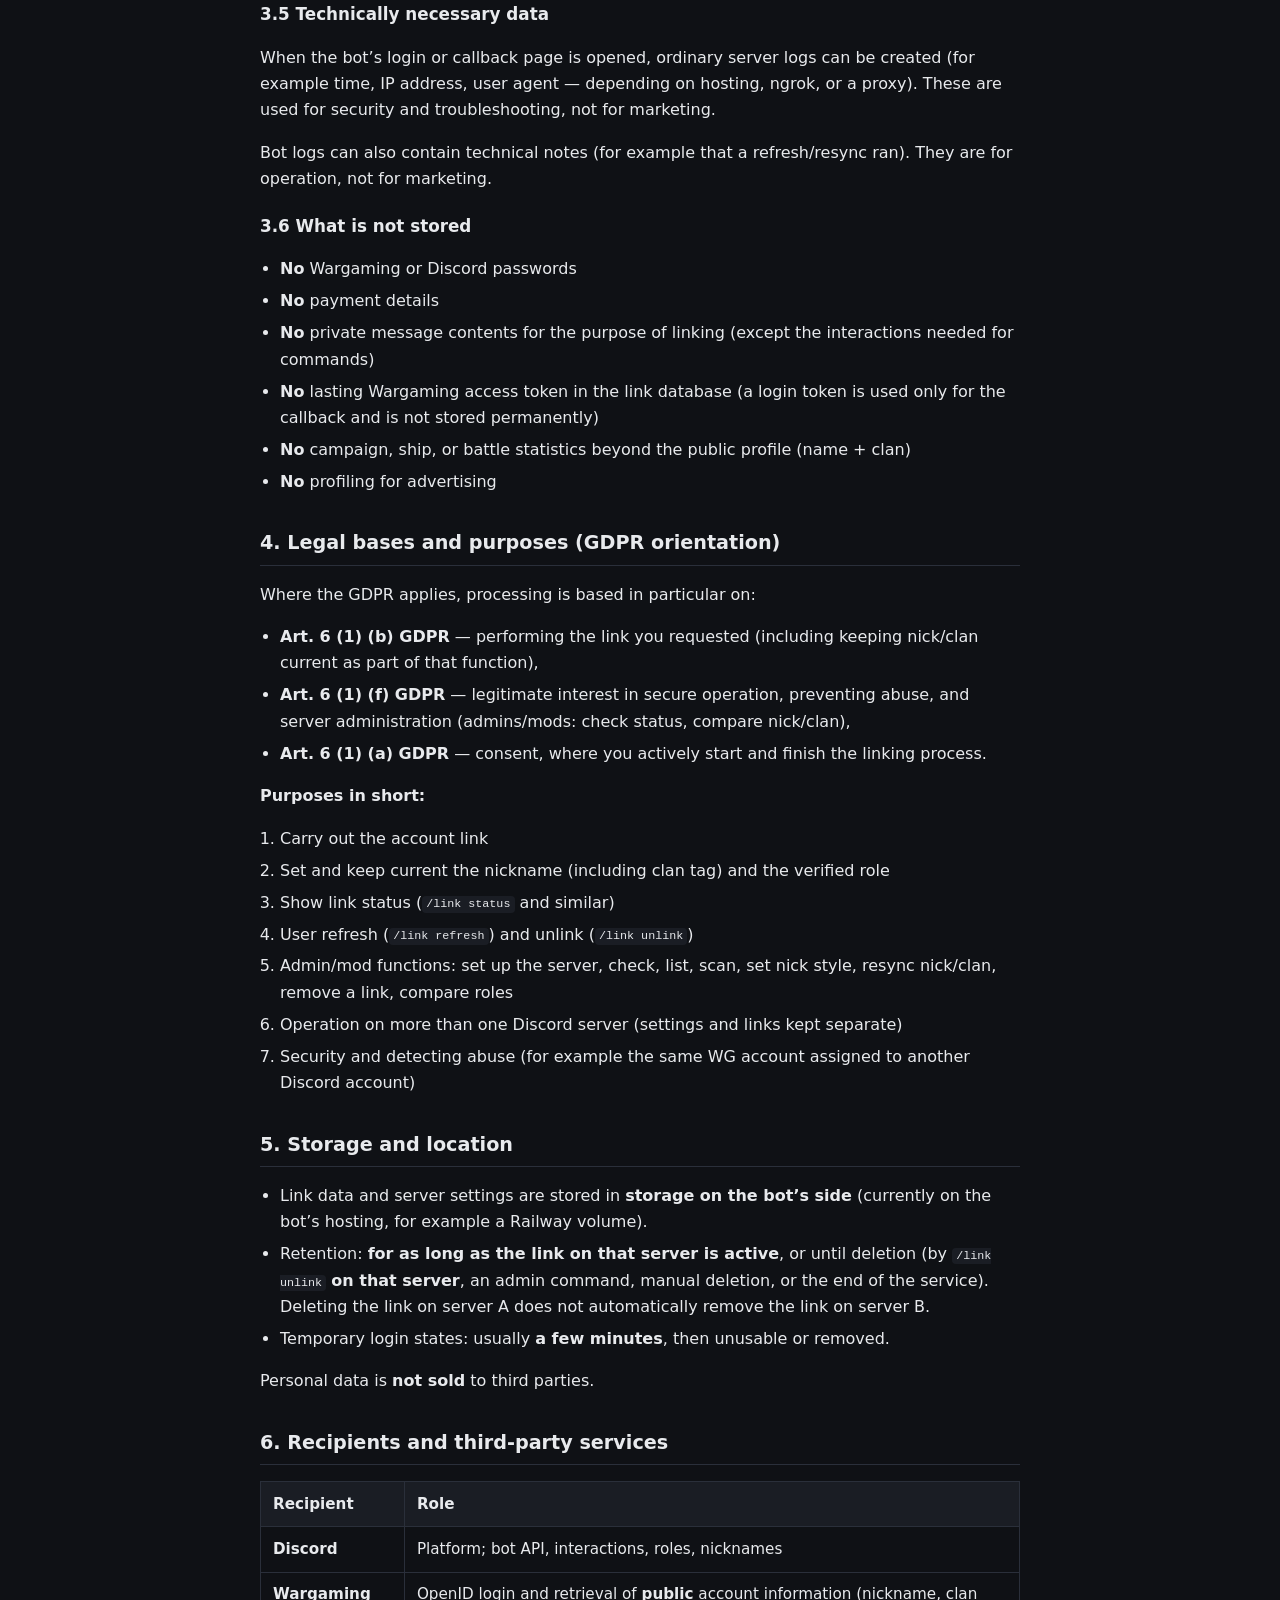
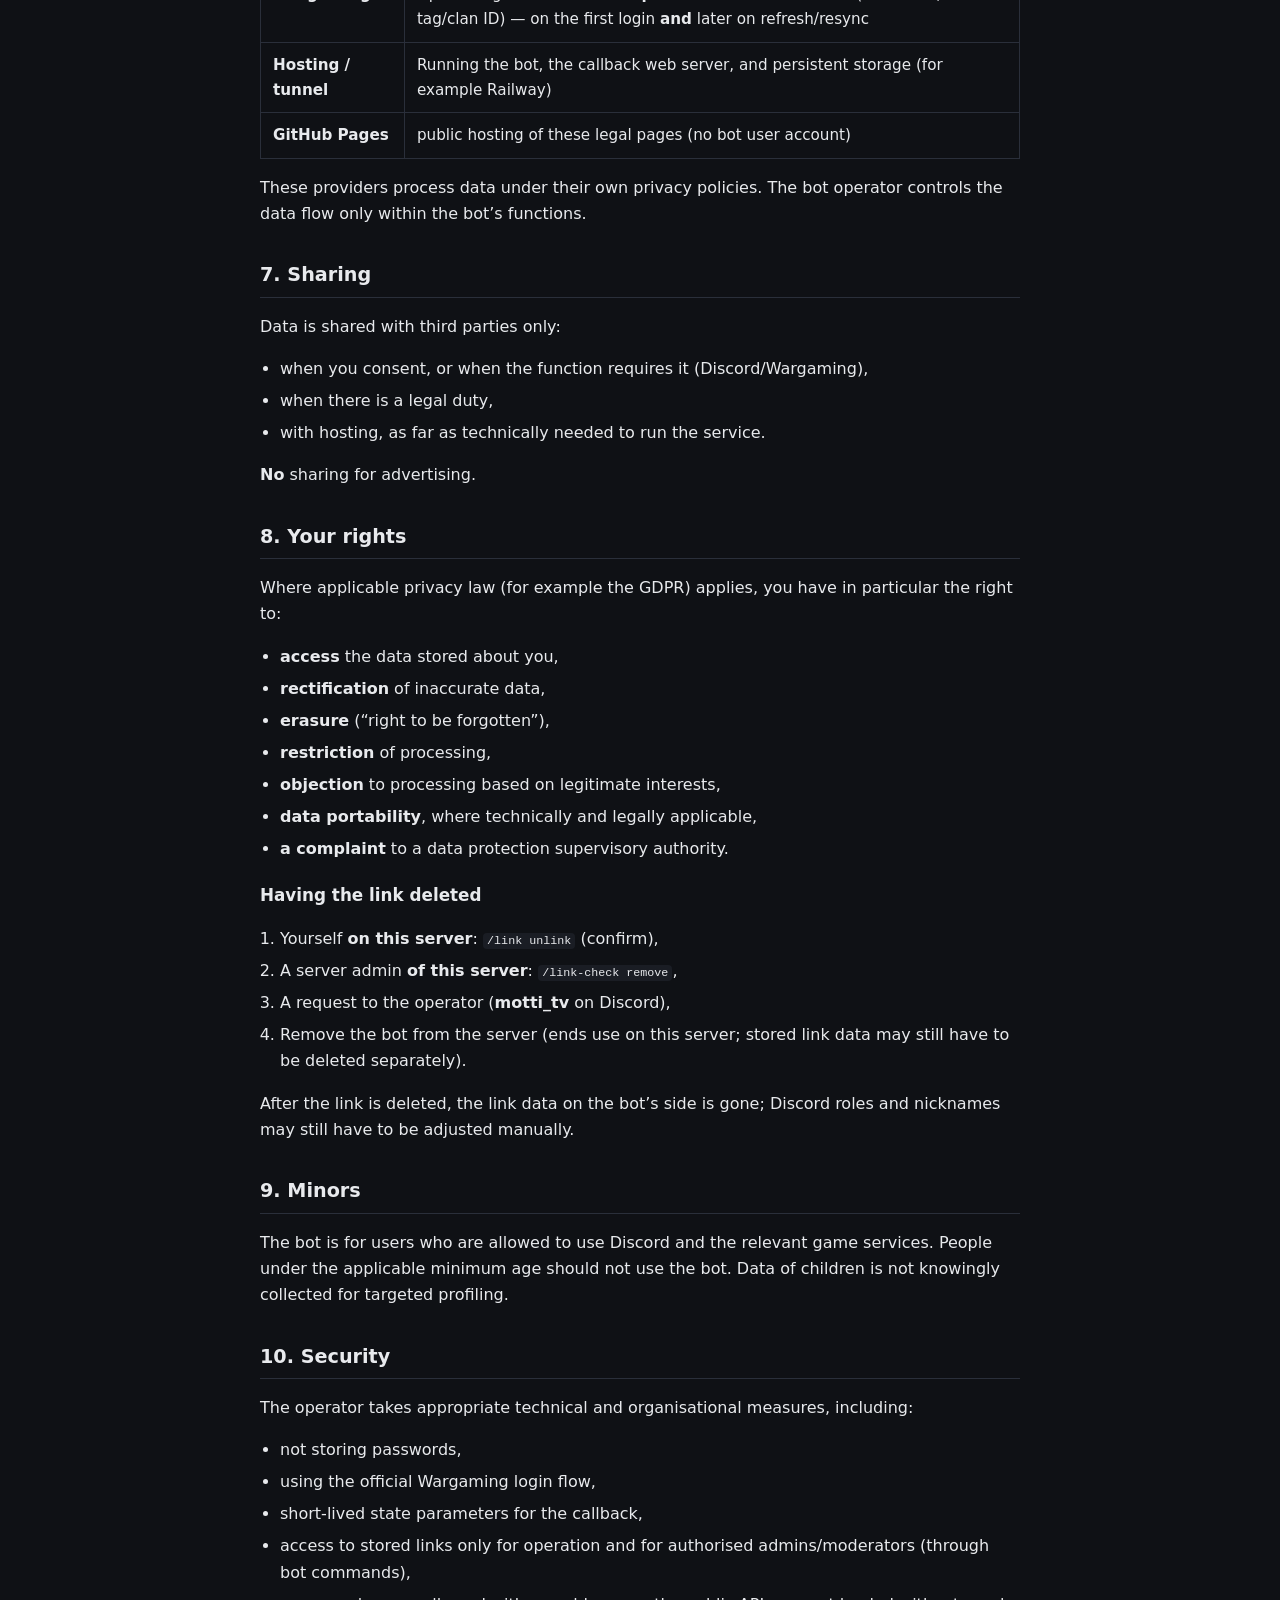
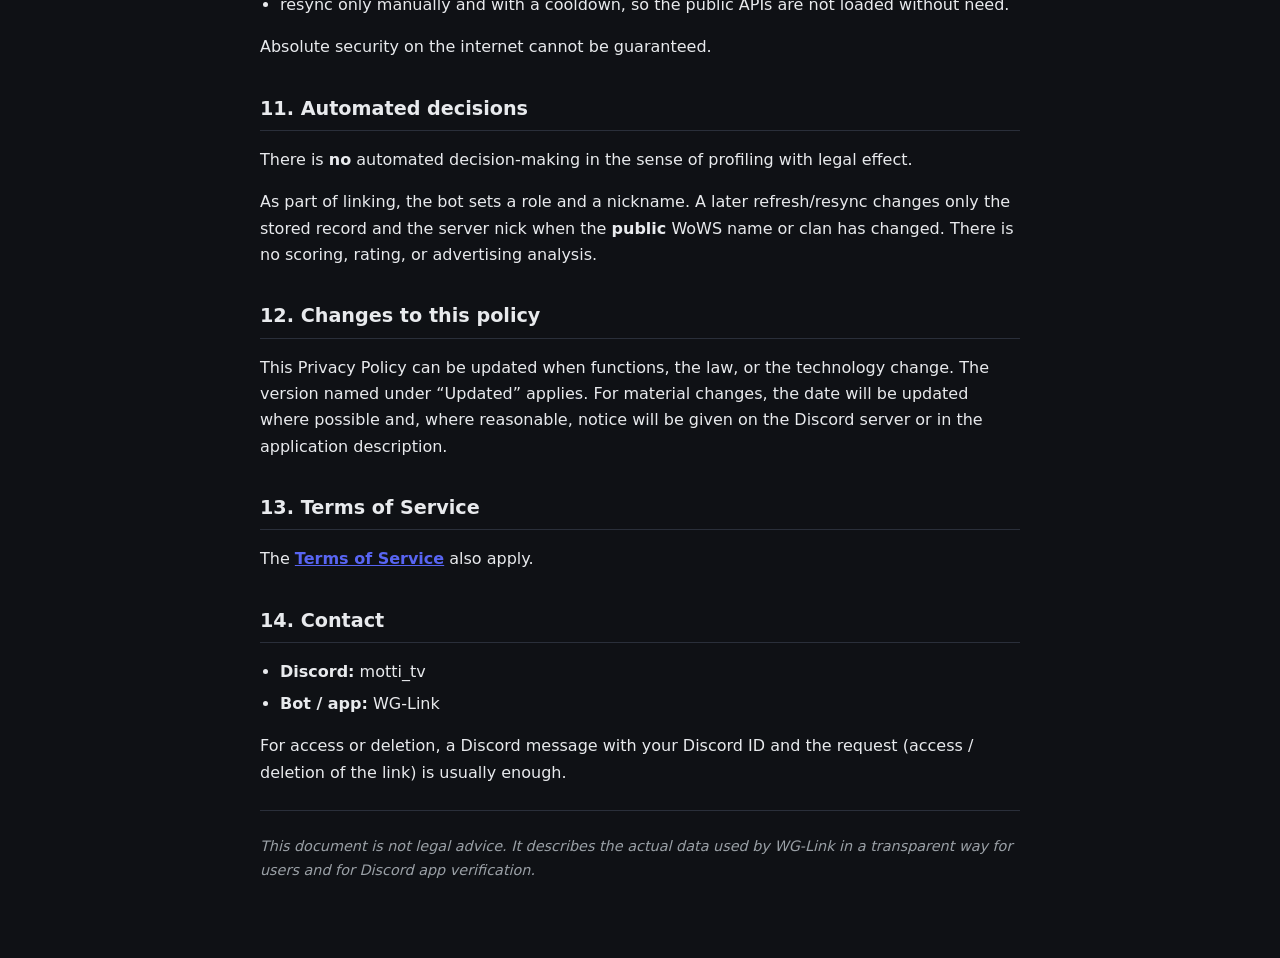
==== commit db810d54: "Publish the public pages in English, German, and Polish." ====
--- a/privacy-policy.html
+++ b/privacy-policy.html
@@ -1,421 +1,941 @@
 <!DOCTYPE html>
-<html lang="de">
+<html lang="en">
 <head>
   <meta charset="utf-8" />
   <meta name="viewport" content="width=device-width, initial-scale=1" />
-  <title>Datenschutzerklärung – WG-Link</title>
-  <style>
-    :root {
-      color-scheme: dark light;
-      --bg: #0f1115;
-      --text: #e8eaed;
-      --muted: #9aa0a6;
-      --accent: #5865f2;
-      --border: #2a2f3a;
-      --card: #1a1d24;
-    }
-    * { box-sizing: border-box; }
-    body {
-      margin: 0;
-      font-family: system-ui, -apple-system, Segoe UI, Roboto, sans-serif;
-      background: var(--bg);
-      color: var(--text);
-      line-height: 1.65;
-    }
-    main { max-width: 800px; margin: 0 auto; padding: 2rem 1.25rem 4rem; }
-    nav { margin-bottom: 1.5rem; font-size: 0.9rem; }
-    nav a { color: var(--accent); text-decoration: none; }
-    nav a:hover { text-decoration: underline; }
-    h1 { font-size: 1.75rem; margin: 0 0 0.75rem; }
-    h2 { font-size: 1.2rem; margin: 2rem 0 0.75rem; border-bottom: 1px solid var(--border); padding-bottom: 0.35rem; }
-    h3 { font-size: 1.05rem; margin: 1.25rem 0 0.5rem; }
-    p, li { color: var(--text); }
-    .meta { color: var(--muted); margin-bottom: 1.5rem; }
-    .meta strong { color: var(--text); }
-    ul { padding-left: 1.25rem; }
-    li { margin: 0.35rem 0; }
-    a { color: var(--accent); }
-    hr { border: none; border-top: 1px solid var(--border); margin: 1.5rem 0; }
-    .note { color: var(--muted); font-size: 0.9rem; font-style: italic; }
-    code { background: var(--card); padding: 0.1em 0.35em; border-radius: 4px; font-size: 0.9em; }
-    table {
-      width: 100%;
-      border-collapse: collapse;
-      margin: 1rem 0;
-      font-size: 0.95rem;
-    }
-    th, td {
-      border: 1px solid var(--border);
-      padding: 0.6rem 0.75rem;
-      text-align: left;
-      vertical-align: top;
-    }
-    th { background: var(--card); }
-  </style>
+  <title>Privacy Policy – WG-Link</title>
+  <script>
+    (function () {
+      var titles = {
+        en: "Privacy Policy – WG-Link",
+        de: "Datenschutzerklärung – WG-Link",
+        pl: "Polityka prywatności – WG-Link"
+      };
+      var q = new URLSearchParams(location.search).get("lang");
+      var stored = "";
+      try { stored = localStorage.getItem("wg_lang") || ""; } catch (e) {}
+      var pick = /^(en|de|pl)$/.test(q) ? q : (/^(en|de|pl)$/.test(stored) ? stored : "");
+      if (!pick) {
+        var nav = (navigator.language || "").toLowerCase();
+        pick = nav.indexOf("pl") === 0 ? "pl" : (nav.indexOf("de") === 0 ? "de" : "en");
+      }
+      document.documentElement.setAttribute("data-lang", pick);
+      document.documentElement.lang = pick;
+      if (titles[pick]) document.title = titles[pick];
+    })();
+  </script>
+  <link rel="stylesheet" href="site.css?v=1" />
 </head>
 <body>
   <main>
-    <nav>
-      <a href="index.html">← Übersicht</a> ·
-      <a href="terms-of-service.html">Nutzungsbedingungen</a>
-    </nav>
-
-    <h1>Datenschutzerklärung (Privacy Policy)</h1>
-    <p class="meta">
-      <strong>Dienst:</strong> WG-Link (Discord-Bot / Discord-Anwendung)<br />
-      <strong>Verantwortlicher:</strong> motti_tv<br />
-      <strong>Stand:</strong> 16. August 2026
-    </p>
-
-    <p>
-      Diese Datenschutzerklärung informiert darüber, welche personenbezogenen Daten bei der Nutzung von
-      <strong>WG-Link</strong> verarbeitet werden, zu welchem Zweck und welche Rechte du hast.
-    </p>
-
-    <hr />
-
-    <h2>1. Verantwortlicher</h2>
-    <p>Verantwortlich für die Datenverarbeitung im Zusammenhang mit dem Bot WG-Link ist:</p>
-    <ul>
-      <li><strong>Discord-Nutzername:</strong> motti_tv</li>
-      <li><strong>Anwendung:</strong> WG-Link</li>
-    </ul>
-    <p>
-      Kontakt für Datenschutzanfragen: über Discord an <strong>motti_tv</strong>
-      (oder den auf dem jeweiligen Server angegebenen Admin-Kanal, falls der Bot nur dort betrieben wird).
-    </p>
-
-    <h2>2. Was ist WG-Link?</h2>
-    <p>
-      WG-Link ist ein Discord-Bot, der auf <strong>einem oder mehreren Discord-Servern</strong>
-      genutzt werden kann. Er verknüpft Discord-Nutzer mit ihrem
-      <strong>Wargaming- / World of Warships-Account</strong>.
-      Nach erfolgreicher Verknüpfung <strong>auf einem bestimmten Server</strong> können u. a. gesetzt werden:
-    </p>
-    <ul>
-      <li>Server-Nickname (Stil wählbar, z. B. <code>[KLAN] Spielername (EU)</code> oder nur <code>Spielername (EU)</code>),</li>
-      <li>eine Verifizierungs-Rolle auf <strong>diesem</strong> Discord-Server.</li>
-    </ul>
-    <p>
-      Die Verknüpfung gilt <strong>pro Discord-Server</strong>.
-      Wer den Bot auf einem weiteren Server nutzt, muss sich dort <strong>erneut</strong> verknüpfen.
-      Ein Wargaming-Account darf trotzdem nur <strong>einem</strong> Discord-Konto zugeordnet sein.
-    </p>
-    <p>
-      Der Login erfolgt über den <strong>offiziellen Wargaming-OpenID-Login</strong>.
-      Der Bot erhält und speichert <strong>keine Passwörter</strong>.
-    </p>
-    <p>
-      Nach der Verknüpfung kann der Bot <strong>öffentliche</strong> WoWS-Profildaten
-      (Spielername und Klan) später erneut abrufen, damit Nickname und Klan-Tag
-      <strong>auf diesem Server</strong> aktuell bleiben
-      (<code>/link refresh</code> bzw. Admin/Mod <code>/link-check resync</code>).
-    </p>
-
-    <h2>3. Welche Daten werden verarbeitet?</h2>
-    <h3>3.1 Bei der Verknüpfung (Verifizierung)</h3>
-    <table>
-      <thead>
-        <tr>
-          <th>Daten</th>
-          <th>Beispiel / Herkunft</th>
-          <th>Zweck</th>
-        </tr>
-      </thead>
-      <tbody>
-        <tr>
-          <td>Discord-Benutzer-ID</td>
-          <td>von Discord</td>
-          <td>Zuordnung der Verknüpfung</td>
-        </tr>
-        <tr>
-          <td>Discord-Server-ID (Guild-ID)</td>
-          <td>von Discord</td>
-          <td>Verknüpfung <strong>pro Server</strong></td>
-        </tr>
-        <tr>
-          <td>Discord-Tag / Anzeigename</td>
-          <td>z. B. motti_tv</td>
-          <td>Nachvollziehbarkeit, Admin-Tools, Support</td>
-        </tr>
-        <tr>
-          <td>Wargaming Account-ID</td>
-          <td>von Wargaming nach Login</td>
-          <td>eindeutige Account-Zuordnung</td>
-        </tr>
-        <tr>
-          <td>Wargaming- / WoWS-Nickname</td>
-          <td>von Wargaming / öffentlicher WoWS-API</td>
-          <td>Nick setzen, Anzeige, Abgleich</td>
-        </tr>
-        <tr>
-          <td>Region</td>
-          <td>EU / NA / ASIA (von dir gewählt)</td>
-          <td>korrekter Login &amp; API-Host</td>
-        </tr>
-        <tr>
-          <td>Klan-Tag</td>
-          <td>z. B. NAT (öffentliche WoWS-API, falls Mitglied)</td>
-          <td>Nick-Format <code>[TAG] Name (Region)</code></td>
-        </tr>
-        <tr>
-          <td>Klan-ID</td>
-          <td>interne WoWS-Klan-ID, falls Mitglied</td>
-          <td>Zuordnung des Klans beim späteren Abgleich</td>
-        </tr>
-        <tr>
-          <td>Server-Nickname (gesetzt)</td>
-          <td>z. B. [NAT] Name (EU)</td>
-          <td>Dokumentation der gesetzten Form</td>
-        </tr>
-        <tr>
-          <td>Zeitstempel der Verifizierung</td>
-          <td>ISO-Datum</td>
-          <td>Nachvollziehbarkeit</td>
-        </tr>
-        <tr>
-          <td>Zeitstempel der letzten Aktualisierung</td>
-          <td>ISO-Datum (<code>refreshed_at</code>)</td>
-          <td>Nachvollziehbarkeit von Refresh/Resync</td>
-        </tr>
-      </tbody>
-    </table>
-    <p>
-      Ohne Klan-Mitgliedschaft werden Klan-Tag und Klan-ID nicht gesetzt bzw. beim nächsten Abgleich wieder entfernt.
-    </p>
-
-    <h3>3.2 Aktualisierung nach der Verknüpfung (Refresh / Resync)</h3>
-    <p>
-      Ein <strong>erneuter Wargaming-Login ist dafür nicht nötig</strong>.
-      Der Bot fragt nur <strong>öffentlich</strong> über die WoWS-API ab (Spielername, Klan-Mitgliedschaft / Klan-Tag)
-      und aktualisiert bei Bedarf die gespeicherte Verknüpfung sowie den Discord-Server-Nick.
-    </p>
-    <table>
-      <thead>
-        <tr>
-          <th>Vorgang</th>
-          <th>Wer</th>
-          <th>Was passiert</th>
-        </tr>
-      </thead>
-      <tbody>
-        <tr>
-          <td><code>/link refresh</code></td>
-          <td>der verknüpfte Nutzer selbst</td>
-          <td>eigenes Profil von WoWS neu laden, Nick/Klan setzen</td>
-        </tr>
-        <tr>
-          <td><code>/link-check resync</code></td>
-          <td>nur Admin/Moderator</td>
-          <td>alle gespeicherten Links der Mitglieder <strong>mit der Rolle WG-Link</strong> auf dem Server prüfen und bei Änderung automatisch anpassen</td>
-        </tr>
-        <tr>
-          <td><code>/link-check resync</code> mit <code>dry_run</code></td>
-          <td>nur Admin/Moderator</td>
-          <td>nur Vorschau, keine Änderung</td>
-        </tr>
-      </tbody>
-    </table>
-    <p>
-      Beim Resync werden <strong>keine neuen Datenarten</strong> erhoben. Es werden dieselben öffentlichen Profildaten
-      erneut gelesen, die schon bei der Verknüpfung genutzt werden. Der Vorgang ist <strong>manuell</strong>
-      (von Zeit zu Zeit durch Staff), nicht dauerhaft im Hintergrund.
-    </p>
-    <p>
-      Mitglieder ohne gespeicherte Verknüpfung <strong>auf diesem Server</strong> oder ohne die Rolle WG-Link werden beim Resync nicht aktualisiert.
-      Nicht mehr auf dem Server befindliche Accounts werden übersprungen.
-    </p>
-
-    <h3>3.3 Server-Einstellungen (durch den einladenden Admin)</h3>
-    <p>Pro Discord-Server, auf dem der Bot eingerichtet ist (<code>/link-setup</code>), speichert der Bot:</p>
-    <table>
-      <thead>
-        <tr><th>Daten</th><th>Zweck</th></tr>
-      </thead>
-      <tbody>
-        <tr><td>Discord-Server-ID</td><td>Zuordnung der Einstellungen</td></tr>
-        <tr><td>ID der Verified-/WG-Link-Rolle</td><td>Rolle nach erfolgreicher Verknüpfung</td></tr>
-        <tr><td>Nick-Stil / Nick-Format</td><td>z. B. nur Region hinter dem Namen</td></tr>
-        <tr><td>Willkommens-DM an/aus</td><td>Join-Nachricht</td></tr>
-        <tr><td>optionale Fallback-Kanal-ID</td><td>falls DMs blockiert sind</td></tr>
-      </tbody>
-    </table>
-
-    <h3>3.4 Temporäre Daten (Login-Vorgang)</h3>
-    <p>
-      Während des Logins wird ein kurzlebiger <strong>State-Token</strong> gespeichert
-      (typisch <strong>max. ca. 15 Minuten</strong>), der Discord-Nutzer, <strong>Server</strong>, Region und Locale dem Callback zuordnet.
-      Danach entfällt der Token bzw. er wird verbraucht/gelöscht.
-    </p>
-
-    <h3>3.5 Technisch notwendige Daten</h3>
-    <p>
-      Beim Aufruf der Login-/Callback-Webseite des Bots können übliche Server-Logs anfallen
-      (z. B. Zeitpunkt, IP-Adresse, User-Agent – abhängig von Hosting/ngrok/Proxy).
-      Diese dienen der Sicherheit und Fehleranalyse und werden nicht für Marketing genutzt.
-    </p>
-    <p>
-      Zusätzlich können Bot-Logs technische Hinweise enthalten (z. B. dass ein Refresh/Resync ausgeführt wurde).
-      Sie dienen dem Betrieb, nicht dem Marketing.
-    </p>
-
-    <h3>3.6 Was wird <strong>nicht</strong> gespeichert</h3>
-    <ul>
-      <li><strong>Keine</strong> Wargaming- oder Discord-Passwörter</li>
-      <li><strong>Keine</strong> Zahlungsmitteldaten</li>
-      <li><strong>Keine</strong> privaten Nachrichten-Inhalte zum Zweck der Verknüpfung (außer den für Befehle nötigen Interaktionen)</li>
-      <li><strong>Kein</strong> dauerhafter Wargaming-Access-Token in der Verknüpfungsdatenbank (ein Login-Token dient nur dem Callback und wird nicht dauerhaft gespeichert)</li>
-      <li><strong>Keine</strong> Kampagnen-, Schiffs- oder Kampfstatistiken über das öffentliche Profil (Name + Klan) hinaus</li>
-      <li><strong>Kein</strong> Profiling zu Werbezwecken</li>
-    </ul>
-
-    <h2>4. Rechtsgrundlagen und Zwecke (DSGVO-Orientierung)</h2>
-    <p>Soweit die DSGVO anwendbar ist, erfolgt die Verarbeitung insbesondere auf Grundlage von:</p>
-    <ul>
-      <li><strong>Art. 6 Abs. 1 lit. b DSGVO</strong> – Durchführung der von dir angeforderten Verknüpfung (inkl. aktuell gehaltenem Nick/Klan als Teil dieser Funktion),</li>
-      <li><strong>Art. 6 Abs. 1 lit. f DSGVO</strong> – berechtigtes Interesse an sicherem Betrieb, Missbrauchsprävention und Server-Verwaltung (Admins/Mods: Status prüfen, Nick/Klan abgleichen),</li>
-      <li><strong>Art. 6 Abs. 1 lit. a DSGVO</strong> – Einwilligung, soweit du den Verknüpfungsvorgang aktiv startest und abschließt.</li>
-    </ul>
-    <p><strong>Zwecke im Überblick:</strong></p>
-    <ol>
-      <li>Durchführen der Account-Verknüpfung</li>
-      <li>Setzen und aktuell halten von Nickname (inkl. Klan-Tag) und Verifizierungs-Rolle</li>
-      <li>Anzeige des Verknüpfungsstatus (<code>/link status</code> u. ä.)</li>
-      <li>Nutzer-Aktualisierung (<code>/link refresh</code>) und Trennen (<code>/link unlink</code>)</li>
-      <li>Admin-/Mod-Funktionen: Server einrichten, prüfen, listen, scannen, Nick-Stil setzen, Nick/Klan resyncen, Verknüpfung entfernen, Rollen abgleichen</li>
-      <li>Betrieb auf mehreren Discord-Servern (Einstellungen und Links jeweils getrennt)</li>
-      <li>Sicherheit und Missbrauchserkennung (z. B. doppelte Zuordnung desselben WG-Accounts an ein anderes Discord-Konto)</li>
-    </ol>
-
-    <h2>5. Speicherung und Speicherort</h2>
-    <ul>
-      <li>Verknüpfungsdaten und Server-Einstellungen werden in einer <strong>Bot-seitigen Datenhaltung</strong> gespeichert (aktuell auf dem Hosting des Bots, z. B. Railway-Volume).</li>
-      <li>Speicherdauer: <strong>solange die Verknüpfung auf dem jeweiligen Server aktiv ist</strong> bzw. bis zur Löschung (durch <code>/link unlink</code> <strong>auf diesem Server</strong>, Admin-Befehl, manuelle Löschung oder Einstellung des Dienstes). Eine Löschung auf Server A entfernt nicht automatisch die Verknüpfung auf Server B.</li>
-      <li>Temporäre Login-States: in der Regel <strong>wenige Minuten</strong>, danach unbrauchbar/entfernt.</li>
-    </ul>
-    <p>Es erfolgt <strong>kein Verkauf</strong> personenbezogener Daten an Dritte.</p>
-
-    <h2>6. Empfänger und Drittdienste</h2>
-    <table>
-      <thead>
-        <tr>
-          <th>Empfänger</th>
-          <th>Rolle</th>
-        </tr>
-      </thead>
-      <tbody>
-        <tr>
-          <td><strong>Discord</strong></td>
-          <td>Plattform; Bot-API, Interaktionen, Rollen, Nicknames</td>
-        </tr>
-        <tr>
-          <td><strong>Wargaming</strong></td>
-          <td>OpenID-Login und Abruf <strong>öffentlicher</strong> Account-Infos (Nickname, Klan-Tag/Klan-ID) – beim ersten Login <strong>und</strong> später bei Refresh/Resync</td>
-        </tr>
-        <tr>
-          <td><strong>Hosting / Tunnel</strong></td>
-          <td>Betrieb von Bot, Callback-Webserver und persistenter Datenhaltung (z. B. Railway)</td>
-        </tr>
-        <tr>
-          <td><strong>GitHub Pages</strong></td>
-          <td>öffentliche Bereitstellung dieser rechtlichen Seiten (kein Bot-Nutzerkonto)</td>
-        </tr>
-      </tbody>
-    </table>
-    <p>
-      Diese Anbieter verarbeiten Daten nach eigenen Datenschutzbestimmungen.
-      Der Bot-Betreiber steuert den Datenfluss nur im Rahmen der Bot-Funktionen.
-    </p>
-
-    <h2>7. Weitergabe</h2>
-    <p>Eine Weitergabe an Dritte erfolgt nur:</p>
-    <ul>
-      <li>wenn du einwilligst oder die Funktion es erfordert (Discord/Wargaming),</li>
-      <li>wenn eine gesetzliche Pflicht besteht,</li>
-      <li>an Hosting, soweit technisch für den Betrieb nötig.</li>
-    </ul>
-    <p><strong>Keine</strong> Weitergabe zu Werbezwecken.</p>
-
-    <h2>8. Deine Rechte</h2>
-    <p>Soweit anwendbares Datenschutzrecht (z. B. DSGVO) greift, hast du insbesondere das Recht auf:</p>
-    <ul>
-      <li><strong>Auskunft</strong> über gespeicherte Daten zu deiner Person,</li>
-      <li><strong>Berichtigung</strong> unrichtiger Daten,</li>
-      <li><strong>Löschung</strong> („Recht auf Vergessenwerden“),</li>
-      <li><strong>Einschränkung</strong> der Verarbeitung,</li>
-      <li><strong>Widerspruch</strong> gegen Verarbeitung auf Basis berechtigter Interessen,</li>
-      <li><strong>Datenübertragbarkeit</strong>, soweit technisch und rechtlich anwendbar,</li>
-      <li><strong>Beschwerde</strong> bei einer Datenschutz-Aufsichtsbehörde.</li>
-    </ul>
-
-    <h3>Verknüpfung löschen lassen</h3>
-    <ol>
-      <li>Selbst <strong>auf diesem Server</strong>: <code>/link unlink</code> (bestätigen),</li>
-      <li>Server-Admin <strong>dieses Servers</strong>: <code>/link-check remove</code>,</li>
-      <li>Anfrage an den Betreiber (<strong>motti_tv</strong> auf Discord),</li>
-      <li>Bot vom Server entfernen (beendet die Nutzung auf diesem Server; gespeicherte Verknüpfungsdaten können separat gelöscht werden müssen).</li>
-    </ol>
-    <p>
-      Nach Löschung der Verknüpfung entfallen die bot-seitigen Verknüpfungsdaten;
-      Discord-seitige Rollen/Nicknames können ggf. manuell angepasst werden müssen.
-    </p>
-
-    <h2>9. Minderjährige</h2>
-    <p>
-      Der Bot richtet sich an Nutzer, die Discord und die jeweiligen Spieldienste nutzen dürfen.
-      Personen unter dem jeweils geltenden Mindestalter sollen den Bot nicht nutzen.
-      Es werden wissentlich keine Daten von Kindern zur gezielten Profilbildung erhoben.
-    </p>
-
-    <h2>10. Sicherheit</h2>
-    <p>Der Betreiber trifft angemessene technische und organisatorische Maßnahmen, u. a.:</p>
-    <ul>
-      <li>kein Speichern von Passwörtern,</li>
-      <li>Nutzung des offiziellen Wargaming-Login-Flows,</li>
-      <li>kurzlebige State-Parameter für den Callback,</li>
-      <li>Zugriff auf gespeicherte Verknüpfungen nur für den Betrieb und berechtigte Admins/Moderatoren (über Bot-Befehle),</li>
-      <li>Resync nur manuell und mit Cooldown, damit die öffentlichen APIs nicht unnötig belastet werden.</li>
-    </ul>
-    <p>Eine absolute Sicherheit im Internet kann nicht garantiert werden.</p>
-
-    <h2>11. Automatisierte Entscheidungen</h2>
-    <p>
-      Es findet <strong>keine</strong> automatisierte Entscheidungsfindung im Sinne von Profiling mit Rechtswirkung statt.
-    </p>
-    <p>
-      Der Bot setzt im Rahmen der Verknüpfung Rolle und Nickname. Ein späterer Refresh/Resync ändert nur den
-      gespeicherten Stand und den Server-Nick, wenn sich der <strong>öffentliche</strong> WoWS-Name oder Klan geändert hat.
-      Es gibt keine Bewertung, Scoring oder werbliche Auswertung.
-    </p>
-
-    <h2>12. Änderungen dieser Erklärung</h2>
-    <p>
-      Diese Datenschutzerklärung kann angepasst werden, wenn sich Funktionen, Rechtslage oder Technik ändern.
-      Es gilt die jeweils unter „Stand“ genannte Version. Bei wesentlichen Änderungen wird nach Möglichkeit der Stand
-      aktualisiert und – soweit zumutbar – über den Discord-Server oder die Anwendungsbeschreibung informiert.
-    </p>
-
-    <h2>13. Nutzungsbedingungen</h2>
-    <p>
-      Ergänzend gelten die
-      <a href="terms-of-service.html"><strong>Nutzungsbedingungen</strong></a>.
-    </p>
-
-    <h2>14. Kontakt</h2>
-    <ul>
-      <li><strong>Discord:</strong> motti_tv</li>
-      <li><strong>Bot / App:</strong> WG-Link</li>
-    </ul>
-    <p>
-      Für Auskunft oder Löschung genügt in der Regel eine Discord-Nachricht mit deiner Discord-ID
-      und dem Wunsch (Auskunft / Löschung der Verknüpfung).
-    </p>
-
-    <hr />
-    <p class="note">
-      Dieses Dokument stellt keine Rechtsberatung dar. Es beschreibt den tatsächlichen Datenumfang von WG-Link
-      transparent für Nutzer und für die Discord-App-Verifizierung.
-    </p>
+    <div class="topbar">
+      <div class="lang-wrap">
+        <span class="lang-kicker" data-lang="en">Language</span>
+        <span class="lang-kicker" data-lang="de">Sprache</span>
+        <span class="lang-kicker" data-lang="pl">Język</span>
+        <select class="lang-select" id="lang" aria-label="Language">
+          <option value="en">English</option>
+          <option value="de">Deutsch</option>
+          <option value="pl">Polski</option>
+        </select>
+      </div>
+    </div>
+
+    <article class="lang-block" data-lang="en" data-title="Privacy Policy – WG-Link">
+      <nav class="crumbs">
+        <a href="index.html">← Overview</a> ·
+        <a href="terms-of-service.html">Terms of Service</a>
+      </nav>
+      <h1>Privacy Policy</h1>
+      <p class="meta">
+        <strong>Service:</strong> WG-Link (Discord bot / Discord application)<br />
+        <strong>Controller:</strong> motti_tv<br />
+        <strong>Updated:</strong> 16 August 2026
+      </p>
+      <p>
+        This Privacy Policy explains which personal data is processed when you use
+        <strong>WG-Link</strong>, for what purpose, and which rights you have.
+      </p>
+      <hr />
+
+      <h2>1. Controller</h2>
+      <p>The controller for data processing in connection with the bot WG-Link is:</p>
+      <ul>
+        <li><strong>Discord username:</strong> motti_tv</li>
+        <li><strong>Application:</strong> WG-Link</li>
+      </ul>
+      <p>
+        Contact for privacy requests: Discord message to <strong>motti_tv</strong>
+        (or the admin channel named on that server, if the bot is only operated there).
+      </p>
+
+      <h2>2. What is WG-Link?</h2>
+      <p>
+        WG-Link is a Discord bot that can be used on <strong>one or more Discord servers</strong>.
+        It links Discord users with their <strong>Wargaming / World of Warships account</strong>.
+        After a successful link <strong>on a particular server</strong>, the bot can set, among other things:
+      </p>
+      <ul>
+        <li>the server nickname (style is selectable, for example <code>[CLAN] Player name (EU)</code> or only <code>Player name (EU)</code>),</li>
+        <li>a verified role on <strong>that</strong> Discord server.</li>
+      </ul>
+      <p>
+        The link applies <strong>per Discord server</strong>.
+        Anyone who uses the bot on another server must link there <strong>again</strong>.
+        One Wargaming account may still be assigned to only <strong>one</strong> Discord account.
+      </p>
+      <p>
+        Login uses the <strong>official Wargaming OpenID login</strong>.
+        The bot does not receive or store <strong>passwords</strong>.
+      </p>
+      <p>
+        After linking, the bot can fetch <strong>public</strong> WoWS profile data
+        (player name and clan) again later, so the nickname and clan tag
+        stay current <strong>on that server</strong>
+        (<code>/link refresh</code>, or admin/mod <code>/link-check resync</code>).
+      </p>
+
+      <h2>3. Which data is processed?</h2>
+      <h3>3.1 When linking (verification)</h3>
+      <table>
+        <thead>
+          <tr><th>Data</th><th>Example / source</th><th>Purpose</th></tr>
+        </thead>
+        <tbody>
+          <tr><td>Discord user ID</td><td>from Discord</td><td>assign the link</td></tr>
+          <tr><td>Discord server ID (guild ID)</td><td>from Discord</td><td>link <strong>per server</strong></td></tr>
+          <tr><td>Discord tag / display name</td><td>for example motti_tv</td><td>traceability, admin tools, support</td></tr>
+          <tr><td>Wargaming account ID</td><td>from Wargaming after login</td><td>unique account assignment</td></tr>
+          <tr><td>Wargaming / WoWS nickname</td><td>from Wargaming / the public WoWS API</td><td>set the nick, display, comparison</td></tr>
+          <tr><td>Region</td><td>EU / NA / ASIA (chosen by you)</td><td>correct login and API host</td></tr>
+          <tr><td>Clan tag</td><td>for example NAT (public WoWS API, if a member)</td><td>nick format <code>[TAG] Name (region)</code></td></tr>
+          <tr><td>Clan ID</td><td>internal WoWS clan ID, if a member</td><td>assign the clan on a later comparison</td></tr>
+          <tr><td>Server nickname (as set)</td><td>for example [NAT] Name (EU)</td><td>record of the form that was set</td></tr>
+          <tr><td>Verification timestamp</td><td>ISO date</td><td>traceability</td></tr>
+          <tr><td>Timestamp of the last update</td><td>ISO date (<code>refreshed_at</code>)</td><td>traceability of refresh/resync</td></tr>
+        </tbody>
+      </table>
+      <p>Without clan membership, the clan tag and clan ID are not set, or they are removed again on the next comparison.</p>
+
+      <h3>3.2 Update after linking (refresh / resync)</h3>
+      <p>
+        A <strong>new Wargaming login is not required</strong> for this.
+        The bot only reads <strong>public</strong> data from the WoWS API (player name, clan membership / clan tag)
+        and, when needed, updates the stored link and the Discord server nick.
+      </p>
+      <table>
+        <thead>
+          <tr><th>Action</th><th>Who</th><th>What happens</th></tr>
+        </thead>
+        <tbody>
+          <tr>
+            <td><code>/link refresh</code></td>
+            <td>the linked user</td>
+            <td>reload their own profile from WoWS, set nick/clan</td>
+          </tr>
+          <tr>
+            <td><code>/link-check resync</code></td>
+            <td>admin/moderator only</td>
+            <td>check every stored link of members <strong>with the WG-Link role</strong> on the server and update them automatically if something changed</td>
+          </tr>
+          <tr>
+            <td><code>/link-check resync</code> with <code>dry_run</code></td>
+            <td>admin/moderator only</td>
+            <td>preview only, no change</td>
+          </tr>
+        </tbody>
+      </table>
+      <p>
+        A resync collects <strong>no new kinds of data</strong>. It reads again the same public profile data
+        already used when linking. The action is <strong>manual</strong>
+        (from time to time, by staff), not continuous in the background.
+      </p>
+      <p>
+        Members without a stored link <strong>on this server</strong>, or without the WG-Link role, are not updated during resync.
+        Accounts that are no longer on the server are skipped.
+      </p>
+
+      <h3>3.3 Server settings (by the inviting admin)</h3>
+      <p>For each Discord server where the bot is set up (<code>/link-setup</code>), the bot stores:</p>
+      <table>
+        <thead>
+          <tr><th>Data</th><th>Purpose</th></tr>
+        </thead>
+        <tbody>
+          <tr><td>Discord server ID</td><td>assign the settings</td></tr>
+          <tr><td>ID of the verified / WG-Link role</td><td>role after a successful link</td></tr>
+          <tr><td>Nick style / nick format</td><td>for example only the region after the name</td></tr>
+          <tr><td>Welcome DM on/off</td><td>join message</td></tr>
+          <tr><td>optional fallback channel ID</td><td>if DMs are blocked</td></tr>
+        </tbody>
+      </table>
+
+      <h3>3.4 Temporary data (login)</h3>
+      <p>
+        During login a short-lived <strong>state token</strong> is stored
+        (typically <strong>about 15 minutes at most</strong>). It ties the Discord user, <strong>server</strong>, region, and locale to the callback.
+        After that the token is gone, or it is used up and deleted.
+      </p>
+
+      <h3>3.5 Technically necessary data</h3>
+      <p>
+        When the bot’s login or callback page is opened, ordinary server logs can be created
+        (for example time, IP address, user agent — depending on hosting, ngrok, or a proxy).
+        These are used for security and troubleshooting, not for marketing.
+      </p>
+      <p>
+        Bot logs can also contain technical notes (for example that a refresh/resync ran).
+        They are for operation, not for marketing.
+      </p>
+
+      <h3>3.6 What is <strong>not</strong> stored</h3>
+      <ul>
+        <li><strong>No</strong> Wargaming or Discord passwords</li>
+        <li><strong>No</strong> payment details</li>
+        <li><strong>No</strong> private message contents for the purpose of linking (except the interactions needed for commands)</li>
+        <li><strong>No</strong> lasting Wargaming access token in the link database (a login token is used only for the callback and is not stored permanently)</li>
+        <li><strong>No</strong> campaign, ship, or battle statistics beyond the public profile (name + clan)</li>
+        <li><strong>No</strong> profiling for advertising</li>
+      </ul>
+
+      <h2>4. Legal bases and purposes (GDPR orientation)</h2>
+      <p>Where the GDPR applies, processing is based in particular on:</p>
+      <ul>
+        <li><strong>Art. 6 (1) (b) GDPR</strong> — performing the link you requested (including keeping nick/clan current as part of that function),</li>
+        <li><strong>Art. 6 (1) (f) GDPR</strong> — legitimate interest in secure operation, preventing abuse, and server administration (admins/mods: check status, compare nick/clan),</li>
+        <li><strong>Art. 6 (1) (a) GDPR</strong> — consent, where you actively start and finish the linking process.</li>
+      </ul>
+      <p><strong>Purposes in short:</strong></p>
+      <ol>
+        <li>Carry out the account link</li>
+        <li>Set and keep current the nickname (including clan tag) and the verified role</li>
+        <li>Show link status (<code>/link status</code> and similar)</li>
+        <li>User refresh (<code>/link refresh</code>) and unlink (<code>/link unlink</code>)</li>
+        <li>Admin/mod functions: set up the server, check, list, scan, set nick style, resync nick/clan, remove a link, compare roles</li>
+        <li>Operation on more than one Discord server (settings and links kept separate)</li>
+        <li>Security and detecting abuse (for example the same WG account assigned to another Discord account)</li>
+      </ol>
+
+      <h2>5. Storage and location</h2>
+      <ul>
+        <li>Link data and server settings are stored in <strong>storage on the bot’s side</strong> (currently on the bot’s hosting, for example a Railway volume).</li>
+        <li>Retention: <strong>for as long as the link on that server is active</strong>, or until deletion (by <code>/link unlink</code> <strong>on that server</strong>, an admin command, manual deletion, or the end of the service). Deleting the link on server A does not automatically remove the link on server B.</li>
+        <li>Temporary login states: usually <strong>a few minutes</strong>, then unusable or removed.</li>
+      </ul>
+      <p>Personal data is <strong>not sold</strong> to third parties.</p>
+
+      <h2>6. Recipients and third-party services</h2>
+      <table>
+        <thead>
+          <tr><th>Recipient</th><th>Role</th></tr>
+        </thead>
+        <tbody>
+          <tr>
+            <td><strong>Discord</strong></td>
+            <td>Platform; bot API, interactions, roles, nicknames</td>
+          </tr>
+          <tr>
+            <td><strong>Wargaming</strong></td>
+            <td>OpenID login and retrieval of <strong>public</strong> account information (nickname, clan tag/clan ID) — on the first login <strong>and</strong> later on refresh/resync</td>
+          </tr>
+          <tr>
+            <td><strong>Hosting / tunnel</strong></td>
+            <td>Running the bot, the callback web server, and persistent storage (for example Railway)</td>
+          </tr>
+          <tr>
+            <td><strong>GitHub Pages</strong></td>
+            <td>public hosting of these legal pages (no bot user account)</td>
+          </tr>
+        </tbody>
+      </table>
+      <p>
+        These providers process data under their own privacy policies.
+        The bot operator controls the data flow only within the bot’s functions.
+      </p>
+
+      <h2>7. Sharing</h2>
+      <p>Data is shared with third parties only:</p>
+      <ul>
+        <li>when you consent, or when the function requires it (Discord/Wargaming),</li>
+        <li>when there is a legal duty,</li>
+        <li>with hosting, as far as technically needed to run the service.</li>
+      </ul>
+      <p><strong>No</strong> sharing for advertising.</p>
+
+      <h2>8. Your rights</h2>
+      <p>Where applicable privacy law (for example the GDPR) applies, you have in particular the right to:</p>
+      <ul>
+        <li><strong>access</strong> the data stored about you,</li>
+        <li><strong>rectification</strong> of inaccurate data,</li>
+        <li><strong>erasure</strong> (“right to be forgotten”),</li>
+        <li><strong>restriction</strong> of processing,</li>
+        <li><strong>objection</strong> to processing based on legitimate interests,</li>
+        <li><strong>data portability</strong>, where technically and legally applicable,</li>
+        <li><strong>a complaint</strong> to a data protection supervisory authority.</li>
+      </ul>
+      <h3>Having the link deleted</h3>
+      <ol>
+        <li>Yourself <strong>on this server</strong>: <code>/link unlink</code> (confirm),</li>
+        <li>A server admin <strong>of this server</strong>: <code>/link-check remove</code>,</li>
+        <li>A request to the operator (<strong>motti_tv</strong> on Discord),</li>
+        <li>Remove the bot from the server (ends use on this server; stored link data may still have to be deleted separately).</li>
+      </ol>
+      <p>
+        After the link is deleted, the link data on the bot’s side is gone;
+        Discord roles and nicknames may still have to be adjusted manually.
+      </p>
+
+      <h2>9. Minors</h2>
+      <p>
+        The bot is for users who are allowed to use Discord and the relevant game services.
+        People under the applicable minimum age should not use the bot.
+        Data of children is not knowingly collected for targeted profiling.
+      </p>
+
+      <h2>10. Security</h2>
+      <p>The operator takes appropriate technical and organisational measures, including:</p>
+      <ul>
+        <li>not storing passwords,</li>
+        <li>using the official Wargaming login flow,</li>
+        <li>short-lived state parameters for the callback,</li>
+        <li>access to stored links only for operation and for authorised admins/moderators (through bot commands),</li>
+        <li>resync only manually and with a cooldown, so the public APIs are not loaded without need.</li>
+      </ul>
+      <p>Absolute security on the internet cannot be guaranteed.</p>
+
+      <h2>11. Automated decisions</h2>
+      <p>
+        There is <strong>no</strong> automated decision-making in the sense of profiling with legal effect.
+      </p>
+      <p>
+        As part of linking, the bot sets a role and a nickname. A later refresh/resync changes only the
+        stored record and the server nick when the <strong>public</strong> WoWS name or clan has changed.
+        There is no scoring, rating, or advertising analysis.
+      </p>
+
+      <h2>12. Changes to this policy</h2>
+      <p>
+        This Privacy Policy can be updated when functions, the law, or the technology change.
+        The version named under “Updated” applies. For material changes, the date will be updated where possible
+        and, where reasonable, notice will be given on the Discord server or in the application description.
+      </p>
+
+      <h2>13. Terms of Service</h2>
+      <p>
+        The <a href="terms-of-service.html"><strong>Terms of Service</strong></a> also apply.
+      </p>
+
+      <h2>14. Contact</h2>
+      <ul>
+        <li><strong>Discord:</strong> motti_tv</li>
+        <li><strong>Bot / app:</strong> WG-Link</li>
+      </ul>
+      <p>
+        For access or deletion, a Discord message with your Discord ID
+        and the request (access / deletion of the link) is usually enough.
+      </p>
+      <hr />
+      <p class="note">
+        This document is not legal advice. It describes the actual data used by WG-Link
+        in a transparent way for users and for Discord app verification.
+      </p>
+    </article>
+
+    <article class="lang-block" data-lang="de" data-title="Datenschutzerklärung – WG-Link">
+      <nav class="crumbs">
+        <a href="index.html">← Übersicht</a> ·
+        <a href="terms-of-service.html">Nutzungsbedingungen</a>
+      </nav>
+      <h1>Datenschutzerklärung</h1>
+      <p class="meta">
+        <strong>Dienst:</strong> WG-Link (Discord-Bot / Discord-Anwendung)<br />
+        <strong>Verantwortlicher:</strong> motti_tv<br />
+        <strong>Stand:</strong> 16. August 2026
+      </p>
+      <p>
+        Diese Datenschutzerklärung informiert darüber, welche personenbezogenen Daten bei der Nutzung von
+        <strong>WG-Link</strong> verarbeitet werden, zu welchem Zweck und welche Rechte du hast.
+      </p>
+      <hr />
+
+      <h2>1. Verantwortlicher</h2>
+      <p>Verantwortlich für die Datenverarbeitung im Zusammenhang mit dem Bot WG-Link ist:</p>
+      <ul>
+        <li><strong>Discord-Nutzername:</strong> motti_tv</li>
+        <li><strong>Anwendung:</strong> WG-Link</li>
+      </ul>
+      <p>
+        Kontakt für Datenschutzanfragen: über Discord an <strong>motti_tv</strong>
+        (oder den auf dem jeweiligen Server angegebenen Admin-Kanal, falls der Bot nur dort betrieben wird).
+      </p>
+
+      <h2>2. Was ist WG-Link?</h2>
+      <p>
+        WG-Link ist ein Discord-Bot, der auf <strong>einem oder mehreren Discord-Servern</strong>
+        genutzt werden kann. Er verknüpft Discord-Nutzer mit ihrem
+        <strong>Wargaming- / World of Warships-Account</strong>.
+        Nach erfolgreicher Verknüpfung <strong>auf einem bestimmten Server</strong> können u. a. gesetzt werden:
+      </p>
+      <ul>
+        <li>Server-Nickname (Stil wählbar, z. B. <code>[KLAN] Spielername (EU)</code> oder nur <code>Spielername (EU)</code>),</li>
+        <li>eine Verifizierungs-Rolle auf <strong>diesem</strong> Discord-Server.</li>
+      </ul>
+      <p>
+        Die Verknüpfung gilt <strong>pro Discord-Server</strong>.
+        Wer den Bot auf einem weiteren Server nutzt, muss sich dort <strong>erneut</strong> verknüpfen.
+        Ein Wargaming-Account darf trotzdem nur <strong>einem</strong> Discord-Konto zugeordnet sein.
+      </p>
+      <p>
+        Der Login erfolgt über den <strong>offiziellen Wargaming-OpenID-Login</strong>.
+        Der Bot erhält und speichert <strong>keine Passwörter</strong>.
+      </p>
+      <p>
+        Nach der Verknüpfung kann der Bot <strong>öffentliche</strong> WoWS-Profildaten
+        (Spielername und Klan) später erneut abrufen, damit Nickname und Klan-Tag
+        <strong>auf diesem Server</strong> aktuell bleiben
+        (<code>/link refresh</code> bzw. Admin/Mod <code>/link-check resync</code>).
+      </p>
+
+      <h2>3. Welche Daten werden verarbeitet?</h2>
+      <h3>3.1 Bei der Verknüpfung (Verifizierung)</h3>
+      <table>
+        <thead>
+          <tr><th>Daten</th><th>Beispiel / Herkunft</th><th>Zweck</th></tr>
+        </thead>
+        <tbody>
+          <tr><td>Discord-Benutzer-ID</td><td>von Discord</td><td>Zuordnung der Verknüpfung</td></tr>
+          <tr><td>Discord-Server-ID (Guild-ID)</td><td>von Discord</td><td>Verknüpfung <strong>pro Server</strong></td></tr>
+          <tr><td>Discord-Tag / Anzeigename</td><td>z. B. motti_tv</td><td>Nachvollziehbarkeit, Admin-Tools, Support</td></tr>
+          <tr><td>Wargaming Account-ID</td><td>von Wargaming nach Login</td><td>eindeutige Account-Zuordnung</td></tr>
+          <tr><td>Wargaming- / WoWS-Nickname</td><td>von Wargaming / öffentlicher WoWS-API</td><td>Nick setzen, Anzeige, Abgleich</td></tr>
+          <tr><td>Region</td><td>EU / NA / ASIA (von dir gewählt)</td><td>korrekter Login und API-Host</td></tr>
+          <tr><td>Klan-Tag</td><td>z. B. NAT (öffentliche WoWS-API, falls Mitglied)</td><td>Nick-Format <code>[TAG] Name (Region)</code></td></tr>
+          <tr><td>Klan-ID</td><td>interne WoWS-Klan-ID, falls Mitglied</td><td>Zuordnung des Klans beim späteren Abgleich</td></tr>
+          <tr><td>Server-Nickname (gesetzt)</td><td>z. B. [NAT] Name (EU)</td><td>Dokumentation der gesetzten Form</td></tr>
+          <tr><td>Zeitstempel der Verifizierung</td><td>ISO-Datum</td><td>Nachvollziehbarkeit</td></tr>
+          <tr><td>Zeitstempel der letzten Aktualisierung</td><td>ISO-Datum (<code>refreshed_at</code>)</td><td>Nachvollziehbarkeit von Refresh/Resync</td></tr>
+        </tbody>
+      </table>
+      <p>Ohne Klan-Mitgliedschaft werden Klan-Tag und Klan-ID nicht gesetzt bzw. beim nächsten Abgleich wieder entfernt.</p>
+
+      <h3>3.2 Aktualisierung nach der Verknüpfung (Refresh / Resync)</h3>
+      <p>
+        Ein <strong>erneuter Wargaming-Login ist dafür nicht nötig</strong>.
+        Der Bot fragt nur <strong>öffentlich</strong> über die WoWS-API ab (Spielername, Klan-Mitgliedschaft / Klan-Tag)
+        und aktualisiert bei Bedarf die gespeicherte Verknüpfung sowie den Discord-Server-Nick.
+      </p>
+      <table>
+        <thead>
+          <tr><th>Vorgang</th><th>Wer</th><th>Was passiert</th></tr>
+        </thead>
+        <tbody>
+          <tr>
+            <td><code>/link refresh</code></td>
+            <td>der verknüpfte Nutzer selbst</td>
+            <td>eigenes Profil von WoWS neu laden, Nick/Klan setzen</td>
+          </tr>
+          <tr>
+            <td><code>/link-check resync</code></td>
+            <td>nur Admin/Moderator</td>
+            <td>alle gespeicherten Links der Mitglieder <strong>mit der Rolle WG-Link</strong> auf dem Server prüfen und bei Änderung automatisch anpassen</td>
+          </tr>
+          <tr>
+            <td><code>/link-check resync</code> mit <code>dry_run</code></td>
+            <td>nur Admin/Moderator</td>
+            <td>nur Vorschau, keine Änderung</td>
+          </tr>
+        </tbody>
+      </table>
+      <p>
+        Beim Resync werden <strong>keine neuen Datenarten</strong> erhoben. Es werden dieselben öffentlichen Profildaten
+        erneut gelesen, die schon bei der Verknüpfung genutzt werden. Der Vorgang ist <strong>manuell</strong>
+        (von Zeit zu Zeit durch Staff), nicht dauerhaft im Hintergrund.
+      </p>
+      <p>
+        Mitglieder ohne gespeicherte Verknüpfung <strong>auf diesem Server</strong> oder ohne die Rolle WG-Link werden beim Resync nicht aktualisiert.
+        Nicht mehr auf dem Server befindliche Accounts werden übersprungen.
+      </p>
+
+      <h3>3.3 Server-Einstellungen (durch den einladenden Admin)</h3>
+      <p>Pro Discord-Server, auf dem der Bot eingerichtet ist (<code>/link-setup</code>), speichert der Bot:</p>
+      <table>
+        <thead>
+          <tr><th>Daten</th><th>Zweck</th></tr>
+        </thead>
+        <tbody>
+          <tr><td>Discord-Server-ID</td><td>Zuordnung der Einstellungen</td></tr>
+          <tr><td>ID der Verified-/WG-Link-Rolle</td><td>Rolle nach erfolgreicher Verknüpfung</td></tr>
+          <tr><td>Nick-Stil / Nick-Format</td><td>z. B. nur Region hinter dem Namen</td></tr>
+          <tr><td>Willkommens-DM an/aus</td><td>Join-Nachricht</td></tr>
+          <tr><td>optionale Fallback-Kanal-ID</td><td>falls DMs blockiert sind</td></tr>
+        </tbody>
+      </table>
+
+      <h3>3.4 Temporäre Daten (Login-Vorgang)</h3>
+      <p>
+        Während des Logins wird ein kurzlebiger <strong>State-Token</strong> gespeichert
+        (typisch <strong>max. ca. 15 Minuten</strong>), der Discord-Nutzer, <strong>Server</strong>, Region und Locale dem Callback zuordnet.
+        Danach entfällt der Token bzw. er wird verbraucht/gelöscht.
+      </p>
+
+      <h3>3.5 Technisch notwendige Daten</h3>
+      <p>
+        Beim Aufruf der Login-/Callback-Webseite des Bots können übliche Server-Logs anfallen
+        (z. B. Zeitpunkt, IP-Adresse, User-Agent – abhängig von Hosting/ngrok/Proxy).
+        Diese dienen der Sicherheit und Fehleranalyse und werden nicht für Marketing genutzt.
+      </p>
+      <p>
+        Zusätzlich können Bot-Logs technische Hinweise enthalten (z. B. dass ein Refresh/Resync ausgeführt wurde).
+        Sie dienen dem Betrieb, nicht dem Marketing.
+      </p>
+
+      <h3>3.6 Was wird <strong>nicht</strong> gespeichert</h3>
+      <ul>
+        <li><strong>Keine</strong> Wargaming- oder Discord-Passwörter</li>
+        <li><strong>Keine</strong> Zahlungsmitteldaten</li>
+        <li><strong>Keine</strong> privaten Nachrichten-Inhalte zum Zweck der Verknüpfung (außer den für Befehle nötigen Interaktionen)</li>
+        <li><strong>Kein</strong> dauerhafter Wargaming-Access-Token in der Verknüpfungsdatenbank (ein Login-Token dient nur dem Callback und wird nicht dauerhaft gespeichert)</li>
+        <li><strong>Keine</strong> Kampagnen-, Schiffs- oder Kampfstatistiken über das öffentliche Profil (Name + Klan) hinaus</li>
+        <li><strong>Kein</strong> Profiling zu Werbezwecken</li>
+      </ul>
+
+      <h2>4. Rechtsgrundlagen und Zwecke (DSGVO-Orientierung)</h2>
+      <p>Soweit die DSGVO anwendbar ist, erfolgt die Verarbeitung insbesondere auf Grundlage von:</p>
+      <ul>
+        <li><strong>Art. 6 Abs. 1 lit. b DSGVO</strong> – Durchführung der von dir angeforderten Verknüpfung (inkl. aktuell gehaltenem Nick/Klan als Teil dieser Funktion),</li>
+        <li><strong>Art. 6 Abs. 1 lit. f DSGVO</strong> – berechtigtes Interesse an sicherem Betrieb, Missbrauchsprävention und Server-Verwaltung (Admins/Mods: Status prüfen, Nick/Klan abgleichen),</li>
+        <li><strong>Art. 6 Abs. 1 lit. a DSGVO</strong> – Einwilligung, soweit du den Verknüpfungsvorgang aktiv startest und abschließt.</li>
+      </ul>
+      <p><strong>Zwecke im Überblick:</strong></p>
+      <ol>
+        <li>Durchführen der Account-Verknüpfung</li>
+        <li>Setzen und aktuell halten von Nickname (inkl. Klan-Tag) und Verifizierungs-Rolle</li>
+        <li>Anzeige des Verknüpfungsstatus (<code>/link status</code> u. ä.)</li>
+        <li>Nutzer-Aktualisierung (<code>/link refresh</code>) und Trennen (<code>/link unlink</code>)</li>
+        <li>Admin-/Mod-Funktionen: Server einrichten, prüfen, listen, scannen, Nick-Stil setzen, Nick/Klan resyncen, Verknüpfung entfernen, Rollen abgleichen</li>
+        <li>Betrieb auf mehreren Discord-Servern (Einstellungen und Links jeweils getrennt)</li>
+        <li>Sicherheit und Missbrauchserkennung (z. B. doppelte Zuordnung desselben WG-Accounts an ein anderes Discord-Konto)</li>
+      </ol>
+
+      <h2>5. Speicherung und Speicherort</h2>
+      <ul>
+        <li>Verknüpfungsdaten und Server-Einstellungen werden in einer <strong>Bot-seitigen Datenhaltung</strong> gespeichert (aktuell auf dem Hosting des Bots, z. B. Railway-Volume).</li>
+        <li>Speicherdauer: <strong>solange die Verknüpfung auf dem jeweiligen Server aktiv ist</strong> bzw. bis zur Löschung (durch <code>/link unlink</code> <strong>auf diesem Server</strong>, Admin-Befehl, manuelle Löschung oder Einstellung des Dienstes). Eine Löschung auf Server A entfernt nicht automatisch die Verknüpfung auf Server B.</li>
+        <li>Temporäre Login-States: in der Regel <strong>wenige Minuten</strong>, danach unbrauchbar/entfernt.</li>
+      </ul>
+      <p>Es erfolgt <strong>kein Verkauf</strong> personenbezogener Daten an Dritte.</p>
+
+      <h2>6. Empfänger und Drittdienste</h2>
+      <table>
+        <thead>
+          <tr><th>Empfänger</th><th>Rolle</th></tr>
+        </thead>
+        <tbody>
+          <tr>
+            <td><strong>Discord</strong></td>
+            <td>Plattform; Bot-API, Interaktionen, Rollen, Nicknames</td>
+          </tr>
+          <tr>
+            <td><strong>Wargaming</strong></td>
+            <td>OpenID-Login und Abruf <strong>öffentlicher</strong> Account-Infos (Nickname, Klan-Tag/Klan-ID) – beim ersten Login <strong>und</strong> später bei Refresh/Resync</td>
+          </tr>
+          <tr>
+            <td><strong>Hosting / Tunnel</strong></td>
+            <td>Betrieb von Bot, Callback-Webserver und persistenter Datenhaltung (z. B. Railway)</td>
+          </tr>
+          <tr>
+            <td><strong>GitHub Pages</strong></td>
+            <td>öffentliche Bereitstellung dieser rechtlichen Seiten (kein Bot-Nutzerkonto)</td>
+          </tr>
+        </tbody>
+      </table>
+      <p>
+        Diese Anbieter verarbeiten Daten nach eigenen Datenschutzbestimmungen.
+        Der Bot-Betreiber steuert den Datenfluss nur im Rahmen der Bot-Funktionen.
+      </p>
+
+      <h2>7. Weitergabe</h2>
+      <p>Eine Weitergabe an Dritte erfolgt nur:</p>
+      <ul>
+        <li>wenn du einwilligst oder die Funktion es erfordert (Discord/Wargaming),</li>
+        <li>wenn eine gesetzliche Pflicht besteht,</li>
+        <li>an Hosting, soweit technisch für den Betrieb nötig.</li>
+      </ul>
+      <p><strong>Keine</strong> Weitergabe zu Werbezwecken.</p>
+
+      <h2>8. Deine Rechte</h2>
+      <p>Soweit anwendbares Datenschutzrecht (z. B. DSGVO) greift, hast du insbesondere das Recht auf:</p>
+      <ul>
+        <li><strong>Auskunft</strong> über gespeicherte Daten zu deiner Person,</li>
+        <li><strong>Berichtigung</strong> unrichtiger Daten,</li>
+        <li><strong>Löschung</strong> („Recht auf Vergessenwerden“),</li>
+        <li><strong>Einschränkung</strong> der Verarbeitung,</li>
+        <li><strong>Widerspruch</strong> gegen Verarbeitung auf Basis berechtigter Interessen,</li>
+        <li><strong>Datenübertragbarkeit</strong>, soweit technisch und rechtlich anwendbar,</li>
+        <li><strong>Beschwerde</strong> bei einer Datenschutz-Aufsichtsbehörde.</li>
+      </ul>
+      <h3>Verknüpfung löschen lassen</h3>
+      <ol>
+        <li>Selbst <strong>auf diesem Server</strong>: <code>/link unlink</code> (bestätigen),</li>
+        <li>Server-Admin <strong>dieses Servers</strong>: <code>/link-check remove</code>,</li>
+        <li>Anfrage an den Betreiber (<strong>motti_tv</strong> auf Discord),</li>
+        <li>Bot vom Server entfernen (beendet die Nutzung auf diesem Server; gespeicherte Verknüpfungsdaten können separat gelöscht werden müssen).</li>
+      </ol>
+      <p>
+        Nach Löschung der Verknüpfung entfallen die bot-seitigen Verknüpfungsdaten;
+        Discord-seitige Rollen/Nicknames können ggf. manuell angepasst werden müssen.
+      </p>
+
+      <h2>9. Minderjährige</h2>
+      <p>
+        Der Bot richtet sich an Nutzer, die Discord und die jeweiligen Spieldienste nutzen dürfen.
+        Personen unter dem jeweils geltenden Mindestalter sollen den Bot nicht nutzen.
+        Es werden wissentlich keine Daten von Kindern zur gezielten Profilbildung erhoben.
+      </p>
+
+      <h2>10. Sicherheit</h2>
+      <p>Der Betreiber trifft angemessene technische und organisatorische Maßnahmen, u. a.:</p>
+      <ul>
+        <li>kein Speichern von Passwörtern,</li>
+        <li>Nutzung des offiziellen Wargaming-Login-Flows,</li>
+        <li>kurzlebige State-Parameter für den Callback,</li>
+        <li>Zugriff auf gespeicherte Verknüpfungen nur für den Betrieb und berechtigte Admins/Moderatoren (über Bot-Befehle),</li>
+        <li>Resync nur manuell und mit Cooldown, damit die öffentlichen APIs nicht unnötig belastet werden.</li>
+      </ul>
+      <p>Eine absolute Sicherheit im Internet kann nicht garantiert werden.</p>
+
+      <h2>11. Automatisierte Entscheidungen</h2>
+      <p>Es findet <strong>keine</strong> automatisierte Entscheidungsfindung im Sinne von Profiling mit Rechtswirkung statt.</p>
+      <p>
+        Der Bot setzt im Rahmen der Verknüpfung Rolle und Nickname. Ein späterer Refresh/Resync ändert nur den
+        gespeicherten Stand und den Server-Nick, wenn sich der <strong>öffentliche</strong> WoWS-Name oder Klan geändert hat.
+        Es gibt keine Bewertung, Scoring oder werbliche Auswertung.
+      </p>
+
+      <h2>12. Änderungen dieser Erklärung</h2>
+      <p>
+        Diese Datenschutzerklärung kann angepasst werden, wenn sich Funktionen, Rechtslage oder Technik ändern.
+        Es gilt die jeweils unter „Stand“ genannte Version. Bei wesentlichen Änderungen wird nach Möglichkeit der Stand
+        aktualisiert und – soweit zumutbar – über den Discord-Server oder die Anwendungsbeschreibung informiert.
+      </p>
+
+      <h2>13. Nutzungsbedingungen</h2>
+      <p>Ergänzend gelten die <a href="terms-of-service.html"><strong>Nutzungsbedingungen</strong></a>.</p>
+
+      <h2>14. Kontakt</h2>
+      <ul>
+        <li><strong>Discord:</strong> motti_tv</li>
+        <li><strong>Bot / App:</strong> WG-Link</li>
+      </ul>
+      <p>
+        Für Auskunft oder Löschung genügt in der Regel eine Discord-Nachricht mit deiner Discord-ID
+        und dem Wunsch (Auskunft / Löschung der Verknüpfung).
+      </p>
+      <hr />
+      <p class="note">
+        Dieses Dokument stellt keine Rechtsberatung dar. Es beschreibt den tatsächlichen Datenumfang von WG-Link
+        transparent für Nutzer und für die Discord-App-Verifizierung.
+      </p>
+    </article>
+
+    <article class="lang-block" data-lang="pl" data-title="Polityka prywatności – WG-Link">
+      <nav class="crumbs">
+        <a href="index.html">← Przegląd</a> ·
+        <a href="terms-of-service.html">Warunki korzystania</a>
+      </nav>
+      <h1>Polityka prywatności</h1>
+      <p class="meta">
+        <strong>Usługa:</strong> WG-Link (bot Discord / aplikacja Discord)<br />
+        <strong>Administrator danych:</strong> motti_tv<br />
+        <strong>Stan:</strong> 16 sierpnia 2026
+      </p>
+      <p>
+        Ta polityka prywatności informuje, jakie dane osobowe są przetwarzane przy korzystaniu z
+        <strong>WG-Link</strong>, w jakim celu i jakie masz prawa.
+      </p>
+      <hr />
+
+      <h2>1. Administrator danych</h2>
+      <p>Za przetwarzanie danych w związku z botem WG-Link odpowiada:</p>
+      <ul>
+        <li><strong>Nazwa użytkownika Discord:</strong> motti_tv</li>
+        <li><strong>Aplikacja:</strong> WG-Link</li>
+      </ul>
+      <p>
+        Kontakt w sprawach prywatności: wiadomość na Discordzie do <strong>motti_tv</strong>
+        (albo kanał admina podany na danym serwerze, jeśli bot działa tylko tam).
+      </p>
+
+      <h2>2. Czym jest WG-Link?</h2>
+      <p>
+        WG-Link to bot Discord, którego można używać na <strong>jednym lub wielu serwerach Discord</strong>.
+        Łączy użytkowników Discord z ich <strong>kontem Wargaming / World of Warships</strong>.
+        Po udanym połączeniu <strong>na określonym serwerze</strong> można ustawić między innymi:
+      </p>
+      <ul>
+        <li>nick na serwerze (styl do wyboru, na przykład <code>[KLAN] Nazwa gracza (EU)</code> albo tylko <code>Nazwa gracza (EU)</code>),</li>
+        <li>rolę weryfikacji na <strong>tym</strong> serwerze Discord.</li>
+      </ul>
+      <p>
+        Połączenie obowiązuje <strong>na dany serwer Discord</strong>.
+        Kto używa bota na kolejnym serwerze, musi połączyć się tam <strong>ponownie</strong>.
+        Jedno konto Wargaming i tak może być przypisane tylko do <strong>jednego</strong> konta Discord.
+      </p>
+      <p>
+        Logowanie odbywa się przez <strong>oficjalne logowanie OpenID Wargaming</strong>.
+        Bot nie otrzymuje i nie zapisuje <strong>haseł</strong>.
+      </p>
+      <p>
+        Po połączeniu bot może później ponownie pobrać <strong>publiczne</strong> dane profilu WoWS
+        (nazwę gracza i klan), żeby nick i tag klanu
+        zostały aktualne <strong>na tym serwerze</strong>
+        (<code>/link refresh</code> albo admin/moderator <code>/link-check resync</code>).
+      </p>
+
+      <h2>3. Jakie dane są przetwarzane?</h2>
+      <h3>3.1 Przy łączeniu (weryfikacja)</h3>
+      <table>
+        <thead>
+          <tr><th>Dane</th><th>Przykład / źródło</th><th>Cel</th></tr>
+        </thead>
+        <tbody>
+          <tr><td>ID użytkownika Discord</td><td>z Discord</td><td>przypisanie połączenia</td></tr>
+          <tr><td>ID serwera Discord (guild ID)</td><td>z Discord</td><td>połączenie <strong>na serwer</strong></td></tr>
+          <tr><td>Tag Discord / nazwa wyświetlana</td><td>na przykład motti_tv</td><td>możliwość sprawdzenia, narzędzia admina, wsparcie</td></tr>
+          <tr><td>ID konta Wargaming</td><td>z Wargaming po logowaniu</td><td>jednoznaczne przypisanie konta</td></tr>
+          <tr><td>Nick Wargaming / WoWS</td><td>z Wargaming / publicznego API WoWS</td><td>ustawienie nicku, wyświetlanie, porównanie</td></tr>
+          <tr><td>Region</td><td>EU / NA / ASIA (wybierasz sam)</td><td>właściwe logowanie i host API</td></tr>
+          <tr><td>Tag klanu</td><td>na przykład NAT (publiczne API WoWS, jeśli jest członkiem)</td><td>format nicku <code>[TAG] Nazwa (region)</code></td></tr>
+          <tr><td>ID klanu</td><td>wewnętrzne ID klanu WoWS, jeśli jest członkiem</td><td>przypisanie klanu przy późniejszym porównaniu</td></tr>
+          <tr><td>Nick na serwerze (ustawiony)</td><td>na przykład [NAT] Name (EU)</td><td>zapis ustawionej formy</td></tr>
+          <tr><td>Znacznik czasu weryfikacji</td><td>data ISO</td><td>możliwość sprawdzenia</td></tr>
+          <tr><td>Znacznik czasu ostatniej aktualizacji</td><td>data ISO (<code>refreshed_at</code>)</td><td>możliwość sprawdzenia refresh/resync</td></tr>
+        </tbody>
+      </table>
+      <p>Bez członkostwa w klanie tag klanu i ID klanu nie są ustawiane albo są usuwane przy następnym porównaniu.</p>
+
+      <h3>3.2 Aktualizacja po połączeniu (refresh / resync)</h3>
+      <p>
+        <strong>Nowe logowanie Wargaming nie jest do tego potrzebne</strong>.
+        Bot odpytuje tylko dane <strong>publiczne</strong> przez API WoWS (nazwa gracza, członkostwo w klanie / tag klanu)
+        i w razie potrzeby aktualizuje zapisane połączenie oraz nick na serwerze Discord.
+      </p>
+      <table>
+        <thead>
+          <tr><th>Czynność</th><th>Kto</th><th>Co się dzieje</th></tr>
+        </thead>
+        <tbody>
+          <tr>
+            <td><code>/link refresh</code></td>
+            <td>sam połączony użytkownik</td>
+            <td>ponowne wczytanie własnego profilu z WoWS, ustawienie nicku/klanu</td>
+          </tr>
+          <tr>
+            <td><code>/link-check resync</code></td>
+            <td>tylko admin/moderator</td>
+            <td>sprawdzenie wszystkich zapisanych połączeń członków <strong>z rolą WG-Link</strong> na serwerze i automatyczna poprawka przy zmianie</td>
+          </tr>
+          <tr>
+            <td><code>/link-check resync</code> z <code>dry_run</code></td>
+            <td>tylko admin/moderator</td>
+            <td>sam podgląd, bez zmiany</td>
+          </tr>
+        </tbody>
+      </table>
+      <p>
+        Przy resync <strong>nie są zbierane nowe rodzaje danych</strong>. Czytane są ponownie te same publiczne dane profilu,
+        które były użyte przy łączeniu. Czynność jest <strong>ręczna</strong>
+        (od czasu do czasu przez staff), a nie ciągła w tle.
+      </p>
+      <p>
+        Członkowie bez zapisanego połączenia <strong>na tym serwerze</strong> albo bez roli WG-Link nie są aktualizowani przy resync.
+        Konta, których nie ma już na serwerze, są pomijane.
+      </p>
+
+      <h3>3.3 Ustawienia serwera (przez zapraszającego admina)</h3>
+      <p>Dla każdego serwera Discord, na którym bot jest skonfigurowany (<code>/link-setup</code>), bot zapisuje:</p>
+      <table>
+        <thead>
+          <tr><th>Dane</th><th>Cel</th></tr>
+        </thead>
+        <tbody>
+          <tr><td>ID serwera Discord</td><td>przypisanie ustawień</td></tr>
+          <tr><td>ID roli verified / WG-Link</td><td>rola po udanym połączeniu</td></tr>
+          <tr><td>Styl nicku / format nicku</td><td>na przykład tylko region za nazwą</td></tr>
+          <tr><td>DM powitalna włączona/wyłączona</td><td>wiadomość przy dołączeniu</td></tr>
+          <tr><td>opcjonalne ID kanału zapasowego</td><td>gdy DM są zablokowane</td></tr>
+        </tbody>
+      </table>
+
+      <h3>3.4 Dane tymczasowe (logowanie)</h3>
+      <p>
+        Podczas logowania zapisywany jest krótkotrwały <strong>token state</strong>
+        (zwykle <strong>maksymalnie około 15 minut</strong>), który przypisuje użytkownika Discord, <strong>serwer</strong>, region i język do callbacku.
+        Potem token odpada albo zostaje zużyty i usunięty.
+      </p>
+
+      <h3>3.5 Dane technicznie konieczne</h3>
+      <p>
+        Przy otwarciu strony logowania albo callbacku bota mogą powstać zwykłe logi serwera
+        (na przykład czas, adres IP, user agent — zależnie od hostingu, ngrok albo proxy).
+        Służą bezpieczeństwu i analizie błędów, nie marketingowi.
+      </p>
+      <p>
+        Logi bota mogą dodatkowo zawierać wskazówki techniczne (na przykład że wykonano refresh/resync).
+        Służą działaniu, nie marketingowi.
+      </p>
+
+      <h3>3.6 Czego <strong>nie</strong> zapisujemy</h3>
+      <ul>
+        <li><strong>Żadnych</strong> haseł Wargaming ani Discord</li>
+        <li><strong>Żadnych</strong> danych płatniczych</li>
+        <li><strong>Żadnej</strong> treści prywatnych wiadomości w celu łączenia (poza interakcjami potrzebnymi do komend)</li>
+        <li><strong>Żadnego</strong> trwałego tokenu dostępu Wargaming w bazie połączeń (token logowania służy tylko callbackowi i nie jest przechowywany na stałe)</li>
+        <li><strong>Żadnych</strong> statystyk kampanii, okrętów ani bitew poza publicznym profilem (nazwa + klan)</li>
+        <li><strong>Żadnego</strong> profilowania do celów reklamowych</li>
+      </ul>
+
+      <h2>4. Podstawy prawne i cele (orientacja RODO)</h2>
+      <p>Gdy stosuje się RODO, przetwarzanie odbywa się w szczególności na podstawie:</p>
+      <ul>
+        <li><strong>art. 6 ust. 1 lit. b RODO</strong> — wykonanie żądanego przez ciebie połączenia (w tym utrzymywanie aktualnego nicku/klanu jako części tej funkcji),</li>
+        <li><strong>art. 6 ust. 1 lit. f RODO</strong> — prawnie uzasadniony interes bezpiecznego działania, zapobiegania nadużyciom i administracji serwera (admini/moderatorzy: sprawdzanie statusu, porównanie nicku/klanu),</li>
+        <li><strong>art. 6 ust. 1 lit. a RODO</strong> — zgoda, o ile sam zaczynasz i kończysz proces łączenia.</li>
+      </ul>
+      <p><strong>Cele w skrócie:</strong></p>
+      <ol>
+        <li>Wykonanie połączenia kont</li>
+        <li>Ustawienie i utrzymanie aktualnego nicku (w tym tagu klanu) oraz roli weryfikacji</li>
+        <li>Pokazanie statusu połączenia (<code>/link status</code> i podobne)</li>
+        <li>Aktualizacja przez użytkownika (<code>/link refresh</code>) i rozłączenie (<code>/link unlink</code>)</li>
+        <li>Funkcje admina/moderatora: konfiguracja serwera, sprawdzanie, listy, skan, styl nicku, resync nicku/klanu, usunięcie połączenia, porównanie ról</li>
+        <li>Działanie na wielu serwerach Discord (ustawienia i połączenia osobno)</li>
+        <li>Bezpieczeństwo i wykrywanie nadużyć (na przykład podwójne przypisanie tego samego konta WG do innego konta Discord)</li>
+      </ol>
+
+      <h2>5. Przechowywanie i miejsce</h2>
+      <ul>
+        <li>Dane połączeń i ustawienia serwera są przechowywane w <strong>magazynie po stronie bota</strong> (obecnie na hostingu bota, na przykład volume Railway).</li>
+        <li>Czas przechowywania: <strong>dopóki połączenie na danym serwerze jest aktywne</strong>, albo do usunięcia (przez <code>/link unlink</code> <strong>na tym serwerze</strong>, komendę admina, ręczne usunięcie albo zakończenie usługi). Usunięcie na serwerze A nie usuwa automatycznie połączenia na serwerze B.</li>
+        <li>Tymczasowe stany logowania: zwykle <strong>kilka minut</strong>, potem bezużyteczne albo usunięte.</li>
+      </ul>
+      <p>Dane osobowe <strong>nie są sprzedawane</strong> osobom trzecim.</p>
+
+      <h2>6. Odbiorcy i usługi osób trzecich</h2>
+      <table>
+        <thead>
+          <tr><th>Odbiorca</th><th>Rola</th></tr>
+        </thead>
+        <tbody>
+          <tr>
+            <td><strong>Discord</strong></td>
+            <td>Platforma; API bota, interakcje, role, nicki</td>
+          </tr>
+          <tr>
+            <td><strong>Wargaming</strong></td>
+            <td>Logowanie OpenID i pobranie <strong>publicznych</strong> informacji o koncie (nick, tag klanu/ID klanu) — przy pierwszym logowaniu <strong>i</strong> później przy refresh/resync</td>
+          </tr>
+          <tr>
+            <td><strong>Hosting / tunel</strong></td>
+            <td>Działanie bota, serwera callback i trwałego magazynu danych (na przykład Railway)</td>
+          </tr>
+          <tr>
+            <td><strong>GitHub Pages</strong></td>
+            <td>publiczne udostępnienie tych stron prawnych (bez konta użytkownika bota)</td>
+          </tr>
+        </tbody>
+      </table>
+      <p>
+        Ci dostawcy przetwarzają dane według własnych zasad prywatności.
+        Prowadzący bota steruje przepływem danych tylko w ramach funkcji bota.
+      </p>
+
+      <h2>7. Przekazywanie</h2>
+      <p>Przekazanie osobom trzecim następuje tylko:</p>
+      <ul>
+        <li>gdy wyrażasz zgodę albo gdy wymaga tego funkcja (Discord/Wargaming),</li>
+        <li>gdy istnieje obowiązek prawny,</li>
+        <li>do hostingu, o ile jest technicznie potrzebny do działania.</li>
+      </ul>
+      <p><strong>Brak</strong> przekazywania w celach reklamowych.</p>
+
+      <h2>8. Twoje prawa</h2>
+      <p>Gdy stosuje się właściwe prawo ochrony danych (na przykład RODO), masz w szczególności prawo do:</p>
+      <ul>
+        <li><strong>dostępu</strong> do danych zapisanych o tobie,</li>
+        <li><strong>sprostowania</strong> nieprawidłowych danych,</li>
+        <li><strong>usunięcia</strong> („prawo do bycia zapomnianym”),</li>
+        <li><strong>ograniczenia</strong> przetwarzania,</li>
+        <li><strong>sprzeciwu</strong> wobec przetwarzania na podstawie prawnie uzasadnionego interesu,</li>
+        <li><strong>przenoszenia danych</strong>, o ile jest to technicznie i prawnie możliwe,</li>
+        <li><strong>skargi</strong> do organu nadzorczego ochrony danych.</li>
+      </ul>
+      <h3>Usunięcie połączenia</h3>
+      <ol>
+        <li>Sam <strong>na tym serwerze</strong>: <code>/link unlink</code> (potwierdzić),</li>
+        <li>Admin <strong>tego serwera</strong>: <code>/link-check remove</code>,</li>
+        <li>Prośba do prowadzącego (<strong>motti_tv</strong> na Discordzie),</li>
+        <li>Usunięcie bota z serwera (kończy korzystanie na tym serwerze; zapisane dane połączenia mogą wymagać osobnego usunięcia).</li>
+      </ol>
+      <p>
+        Po usunięciu połączenia dane połączenia po stronie bota odpadają;
+        role i nicki po stronie Discord mogą wymagać ręcznej poprawki.
+      </p>
+
+      <h2>9. Małoletni</h2>
+      <p>
+        Bot jest dla użytkowników, którzy mogą korzystać z Discorda i właściwych usług gry.
+        Osoby poniżej obowiązującego wieku minimalnego nie powinny korzystać z bota.
+        Dane dzieci nie są świadomie zbierane do celowego profilowania.
+      </p>
+
+      <h2>10. Bezpieczeństwo</h2>
+      <p>Prowadzący stosuje odpowiednie środki techniczne i organizacyjne, w tym:</p>
+      <ul>
+        <li>brak zapisywania haseł,</li>
+        <li>użycie oficjalnego przepływu logowania Wargaming,</li>
+        <li>krótkotrwałe parametry state dla callbacku,</li>
+        <li>dostęp do zapisanych połączeń tylko dla działania oraz uprawnionych adminów/moderatorów (przez komendy bota),</li>
+        <li>resync tylko ręcznie i z cooldownem, żeby publiczne API nie były obciążane bez potrzeby.</li>
+      </ul>
+      <p>Bezwzględnego bezpieczeństwa w internecie nie da się zagwarantować.</p>
+
+      <h2>11. Zautomatyzowane decyzje</h2>
+      <p>
+        <strong>Nie ma</strong> zautomatyzowanego podejmowania decyzji w rozumieniu profilowania ze skutkiem prawnym.
+      </p>
+      <p>
+        W ramach łączenia bot ustawia rolę i nick. Późniejszy refresh/resync zmienia tylko
+        zapisany stan i nick na serwerze, gdy zmieniła się <strong>publiczna</strong> nazwa WoWS albo klan.
+        Nie ma oceny, scoringu ani analizy reklamowej.
+      </p>
+
+      <h2>12. Zmiany tej polityki</h2>
+      <p>
+        Ta polityka prywatności może być dostosowana, gdy zmienią się funkcje, prawo albo technika.
+        Obowiązuje wersja podana przy „Stan”. Przy istotnych zmianach data zostanie w miarę możliwości zaktualizowana
+        i — o ile to rozsądne — informacja pojawi się na serwerze Discord albo w opisie aplikacji.
+      </p>
+
+      <h2>13. Warunki korzystania</h2>
+      <p>Dodatkowo obowiązują <a href="terms-of-service.html"><strong>Warunki korzystania</strong></a>.</p>
+
+      <h2>14. Kontakt</h2>
+      <ul>
+        <li><strong>Discord:</strong> motti_tv</li>
+        <li><strong>Bot / aplikacja:</strong> WG-Link</li>
+      </ul>
+      <p>
+        Do wglądu albo usunięcia zwykle wystarczy wiadomość na Discordzie z twoim ID Discord
+        i prośbą (wgląd / usunięcie połączenia).
+      </p>
+      <hr />
+      <p class="note">
+        Ten dokument nie jest poradą prawną. Opisuje rzeczywisty zakres danych WG-Link
+        w sposób przejrzysty dla użytkowników i dla weryfikacji aplikacji Discord.
+      </p>
+    </article>
   </main>
+  <script src="lang.js?v=1"></script>
 </body>
 </html>
--- a/site.css
+++ b/site.css
@@ -0,0 +1,109 @@
+:root {
+  color-scheme: dark light;
+  --bg: #0f1115;
+  --card: #1a1d24;
+  --text: #e8eaed;
+  --muted: #9aa0a6;
+  --accent: #5865f2;
+  --border: #2a2f3a;
+}
+* { box-sizing: border-box; }
+body {
+  margin: 0;
+  font-family: system-ui, -apple-system, Segoe UI, Roboto, sans-serif;
+  background: var(--bg);
+  color: var(--text);
+  line-height: 1.65;
+}
+main { max-width: 800px; margin: 0 auto; padding: 2rem 1.25rem 4rem; }
+body.home main { max-width: 720px; padding-top: 2.5rem; }
+.topbar { display: flex; justify-content: flex-end; margin-bottom: 1.25rem; }
+.lang-wrap { display: flex; align-items: center; gap: 8px; }
+.lang-kicker {
+  display: none;
+  color: var(--muted);
+  font-size: 10px;
+  font-weight: 700;
+  letter-spacing: 0.14em;
+  text-transform: uppercase;
+}
+html[data-lang="en"] .lang-kicker[data-lang="en"],
+html[data-lang="de"] .lang-kicker[data-lang="de"],
+html[data-lang="pl"] .lang-kicker[data-lang="pl"],
+html:not([data-lang]) .lang-kicker[data-lang="en"] { display: inline; }
+.lang-select {
+  width: auto;
+  min-width: 132px;
+  padding: 6px 8px;
+  font: inherit;
+  font-size: 13px;
+  font-weight: 650;
+  color: var(--text);
+  background: var(--card);
+  border: 1px solid var(--border);
+  border-radius: 8px;
+}
+.lang-select:focus { outline: 2px solid var(--accent); outline-offset: 2px; }
+.lang-block { display: none; }
+html[data-lang="en"] .lang-block[data-lang="en"],
+html[data-lang="de"] .lang-block[data-lang="de"],
+html[data-lang="pl"] .lang-block[data-lang="pl"],
+html:not([data-lang]) .lang-block[data-lang="en"] { display: block; }
+nav.crumbs { margin-bottom: 1.5rem; font-size: 0.9rem; }
+nav.crumbs a { color: var(--accent); text-decoration: none; }
+nav.crumbs a:hover { text-decoration: underline; }
+h1 { font-size: 1.75rem; margin: 0 0 0.75rem; }
+body.home h1 { margin-bottom: 0.5rem; }
+h2 {
+  font-size: 1.2rem;
+  margin: 2rem 0 0.75rem;
+  border-bottom: 1px solid var(--border);
+  padding-bottom: 0.35rem;
+}
+h3 { font-size: 1.05rem; margin: 1.25rem 0 0.5rem; }
+p.lead { color: var(--muted); margin: 0 0 2rem; }
+.meta { color: var(--muted); margin-bottom: 1.5rem; }
+.meta strong { color: var(--text); }
+ul, ol { padding-left: 1.25rem; }
+li { margin: 0.35rem 0; }
+a { color: var(--accent); }
+hr { border: none; border-top: 1px solid var(--border); margin: 1.5rem 0; }
+.note { color: var(--muted); font-size: 0.9rem; font-style: italic; }
+code { background: var(--card); padding: 0.1em 0.35em; border-radius: 4px; font-size: 0.9em; }
+pre {
+  background: var(--card);
+  border: 1px solid var(--border);
+  border-radius: 12px;
+  padding: 1rem 1.15rem;
+  overflow-x: auto;
+  white-space: pre-wrap;
+  font-family: inherit;
+  font-size: 0.95rem;
+  line-height: 1.55;
+}
+.cards { display: grid; gap: 1rem; }
+a.card {
+  display: block;
+  padding: 1.25rem 1.5rem;
+  background: var(--card);
+  border: 1px solid var(--border);
+  border-radius: 12px;
+  color: inherit;
+  text-decoration: none;
+  transition: border-color 0.15s, transform 0.15s;
+}
+a.card:hover { border-color: var(--accent); transform: translateY(-1px); }
+a.card strong { display: block; font-size: 1.1rem; margin-bottom: 0.35rem; color: var(--text); }
+a.card span { color: var(--muted); font-size: 0.95rem; }
+table { width: 100%; border-collapse: collapse; margin: 1rem 0; font-size: 0.95rem; }
+th, td {
+  border: 1px solid var(--border);
+  padding: 0.6rem 0.75rem;
+  text-align: left;
+  vertical-align: top;
+}
+th { background: var(--card); }
+footer { margin-top: 2.5rem; color: var(--muted); font-size: 0.85rem; }
+@media (max-width: 640px) {
+  table { display: block; overflow-x: auto; }
+}
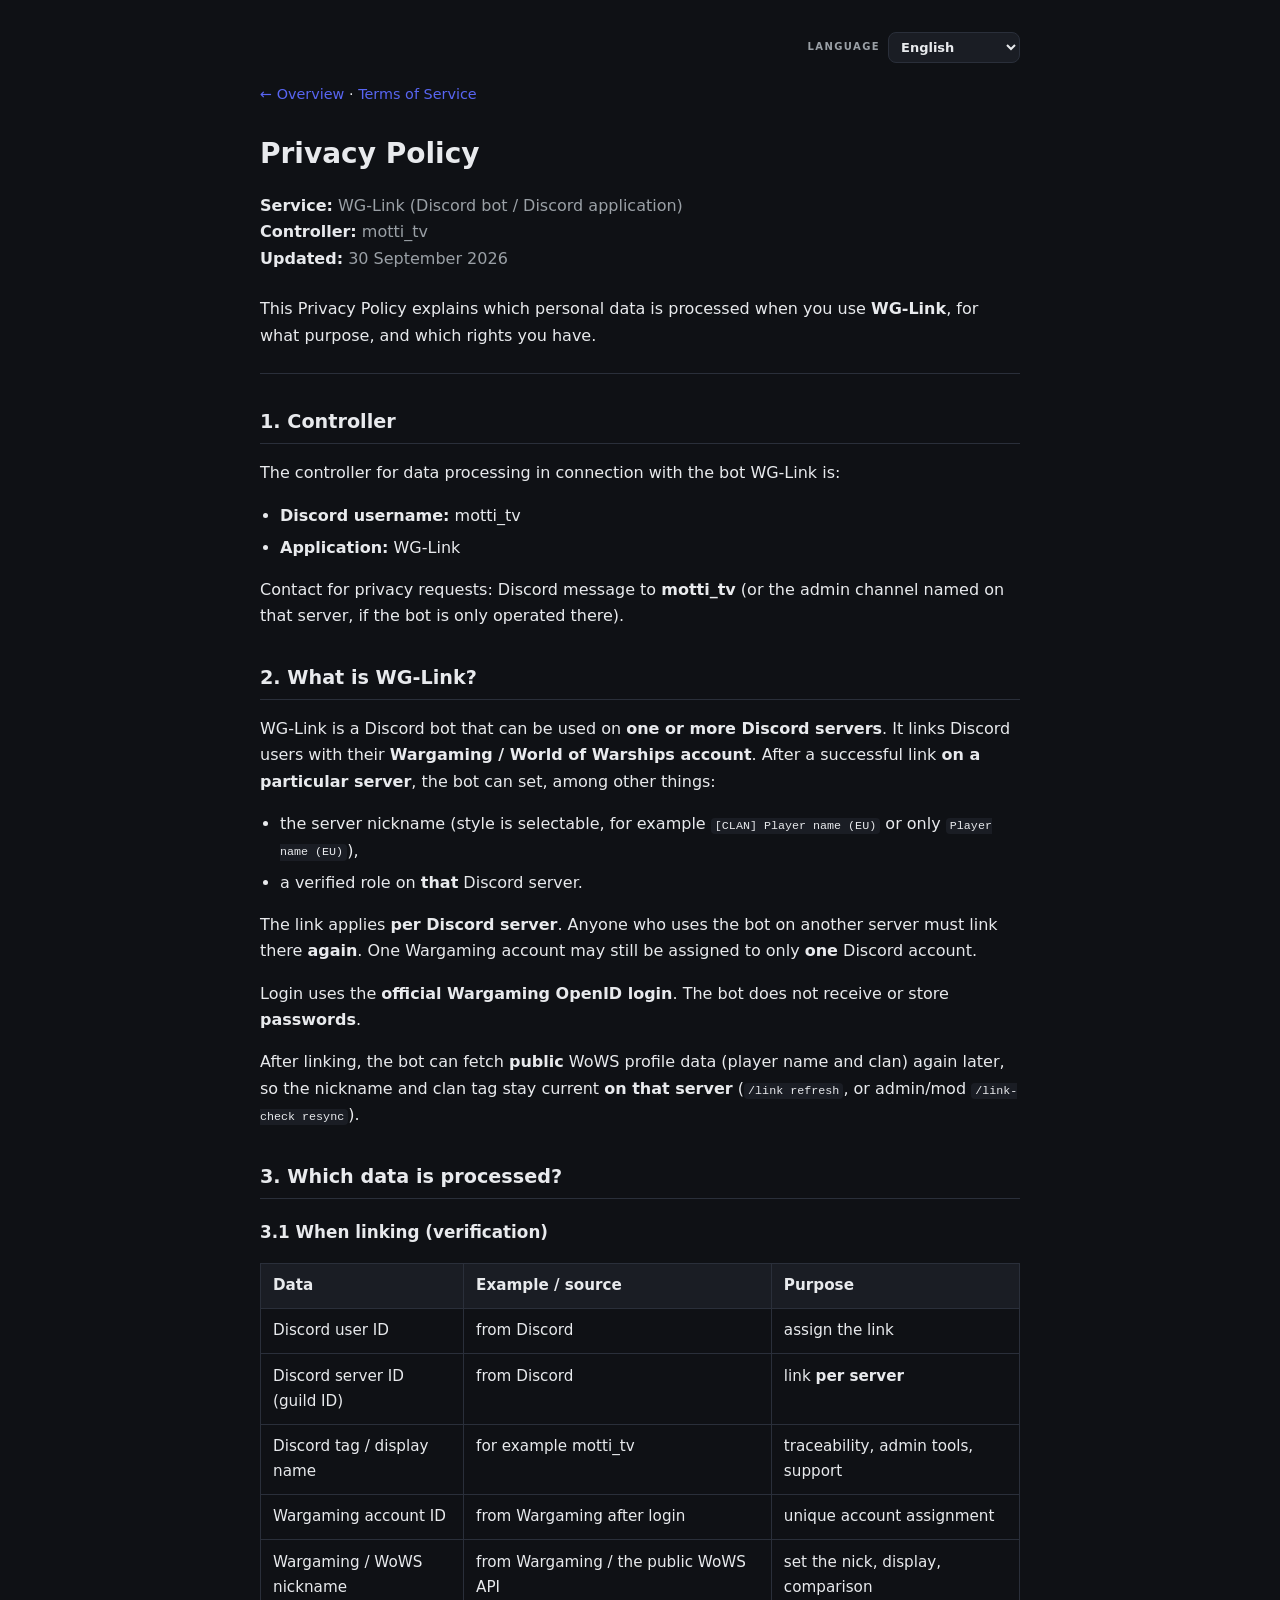
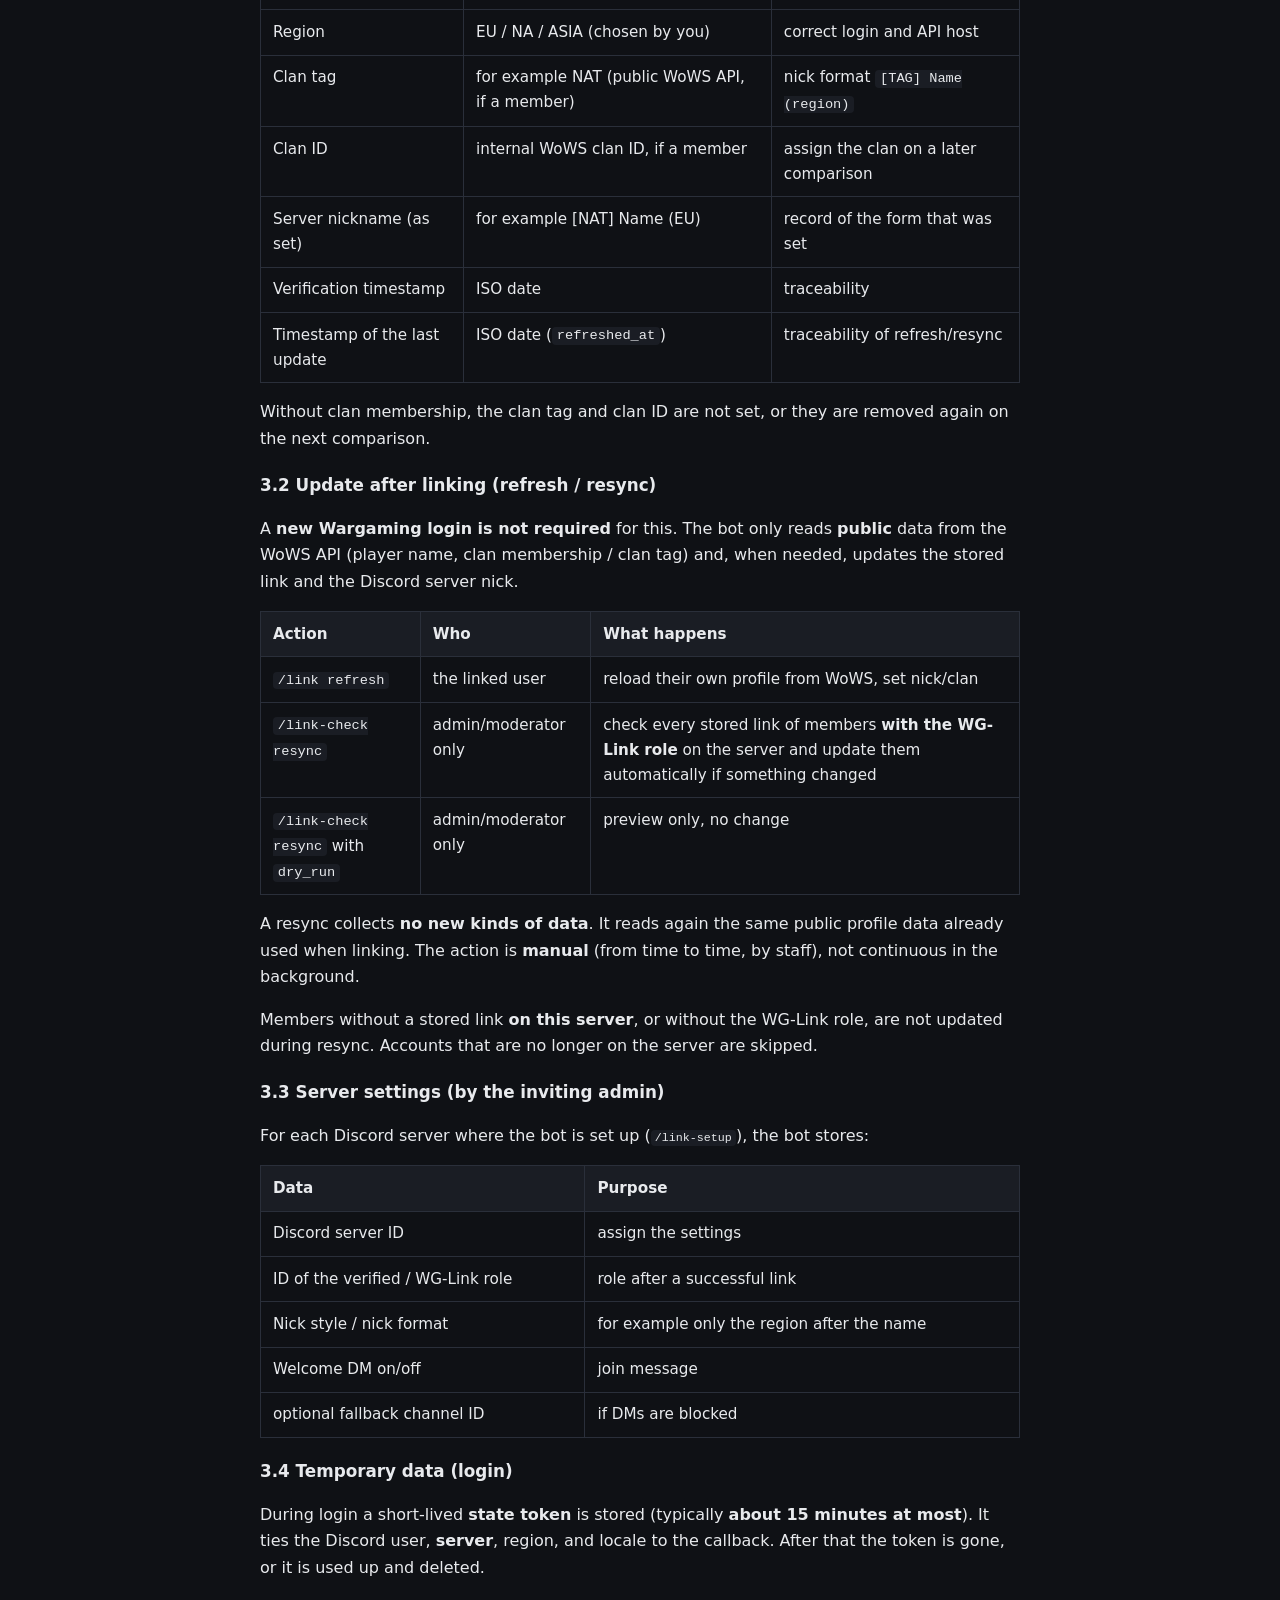
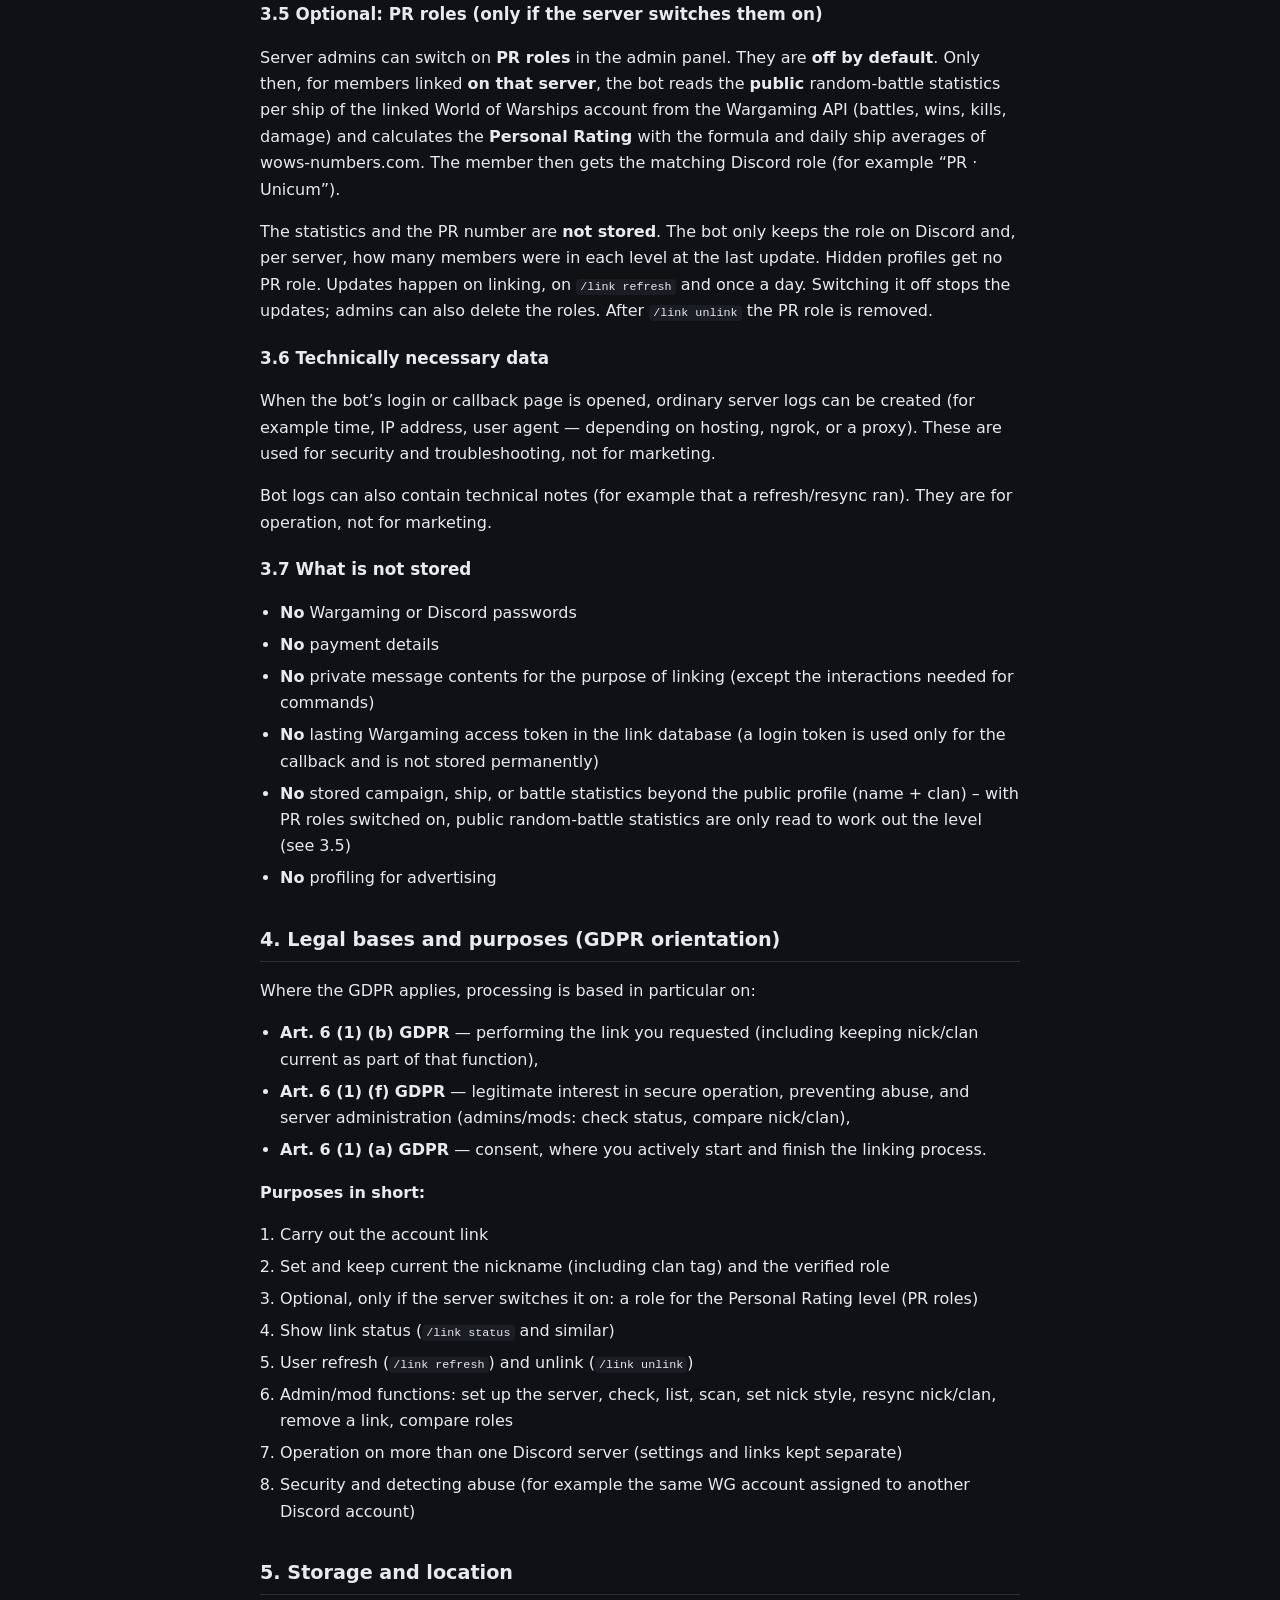
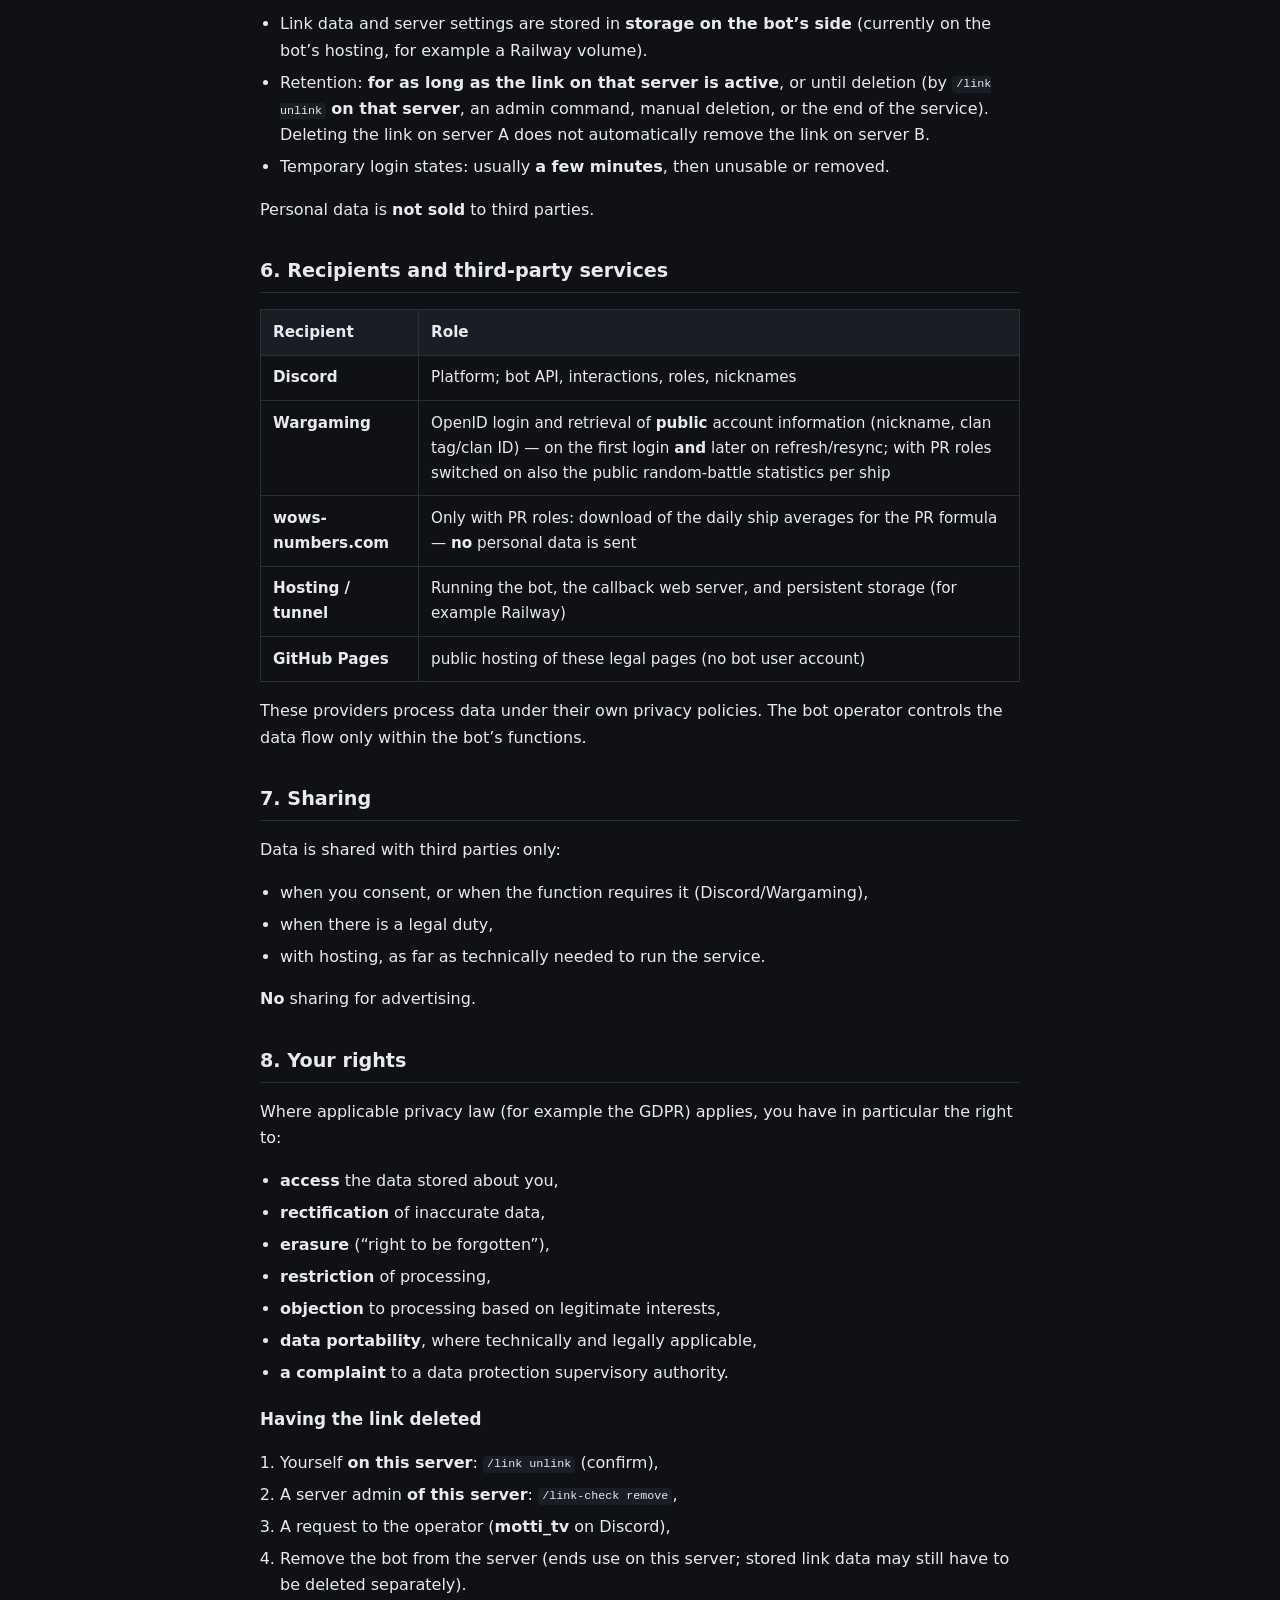
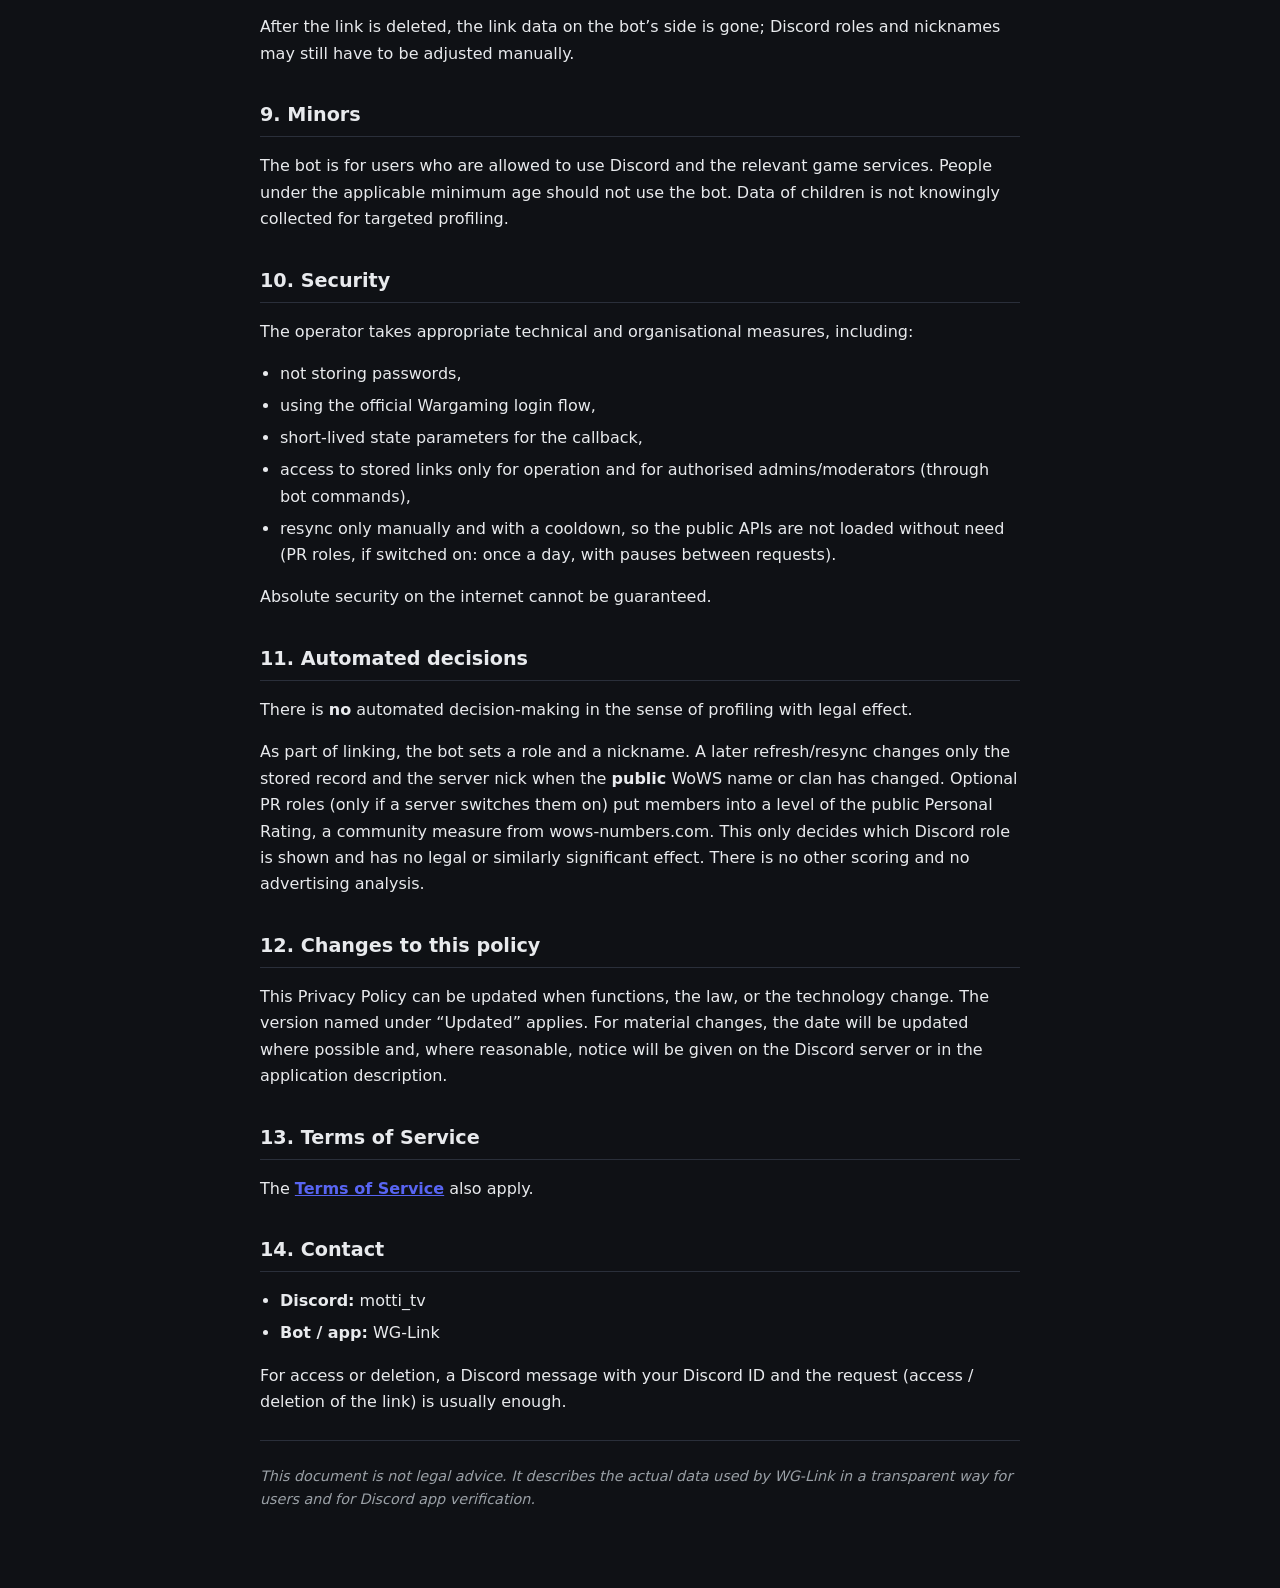
==== commit fc9c19e2: "PR roles: features section with screenshots, setup step, terms and privacy (EN/DE/PL) - Start page: " ====
--- a/privacy-policy.html
+++ b/privacy-policy.html
@@ -50,7 +50,7 @@
       <p class="meta">
         <strong>Service:</strong> WG-Link (Discord bot / Discord application)<br />
         <strong>Controller:</strong> motti_tv<br />
-        <strong>Updated:</strong> 16 August 2026
+        <strong>Updated:</strong> 30 September 2026
       </p>
       <p>
         This Privacy Policy explains which personal data is processed when you use
@@ -177,7 +177,22 @@
         After that the token is gone, or it is used up and deleted.
       </p>
 
-      <h3>3.5 Technically necessary data</h3>
+      <h3>3.5 Optional: PR roles (only if the server switches them on)</h3>
+      <p>
+        Server admins can switch on <strong>PR roles</strong> in the admin panel. They are <strong>off by default</strong>.
+        Only then, for members linked <strong>on that server</strong>, the bot reads the <strong>public</strong> random-battle
+        statistics per ship of the linked World of Warships account from the Wargaming API (battles, wins, kills, damage)
+        and calculates the <strong>Personal Rating</strong> with the formula and daily ship averages of wows-numbers.com.
+        The member then gets the matching Discord role (for example “PR · Unicum”).
+      </p>
+      <p>
+        The statistics and the PR number are <strong>not stored</strong>. The bot only keeps the role on Discord and, per server,
+        how many members were in each level at the last update. Hidden profiles get no PR role. Updates happen on linking,
+        on <code>/link refresh</code> and once a day. Switching it off stops the updates; admins can also delete the roles.
+        After <code>/link unlink</code> the PR role is removed.
+      </p>
+
+      <h3>3.6 Technically necessary data</h3>
       <p>
         When the bot’s login or callback page is opened, ordinary server logs can be created
         (for example time, IP address, user agent — depending on hosting, ngrok, or a proxy).
@@ -188,13 +203,13 @@
         They are for operation, not for marketing.
       </p>
 
-      <h3>3.6 What is <strong>not</strong> stored</h3>
+      <h3>3.7 What is <strong>not</strong> stored</h3>
       <ul>
         <li><strong>No</strong> Wargaming or Discord passwords</li>
         <li><strong>No</strong> payment details</li>
         <li><strong>No</strong> private message contents for the purpose of linking (except the interactions needed for commands)</li>
         <li><strong>No</strong> lasting Wargaming access token in the link database (a login token is used only for the callback and is not stored permanently)</li>
-        <li><strong>No</strong> campaign, ship, or battle statistics beyond the public profile (name + clan)</li>
+        <li><strong>No</strong> stored campaign, ship, or battle statistics beyond the public profile (name + clan) – with PR roles switched on, public random-battle statistics are only read to work out the level (see 3.5)</li>
         <li><strong>No</strong> profiling for advertising</li>
       </ul>
 
@@ -209,6 +224,7 @@
       <ol>
         <li>Carry out the account link</li>
         <li>Set and keep current the nickname (including clan tag) and the verified role</li>
+        <li>Optional, only if the server switches it on: a role for the Personal Rating level (PR roles)</li>
         <li>Show link status (<code>/link status</code> and similar)</li>
         <li>User refresh (<code>/link refresh</code>) and unlink (<code>/link unlink</code>)</li>
         <li>Admin/mod functions: set up the server, check, list, scan, set nick style, resync nick/clan, remove a link, compare roles</li>
@@ -236,7 +252,11 @@
           </tr>
           <tr>
             <td><strong>Wargaming</strong></td>
-            <td>OpenID login and retrieval of <strong>public</strong> account information (nickname, clan tag/clan ID) — on the first login <strong>and</strong> later on refresh/resync</td>
+            <td>OpenID login and retrieval of <strong>public</strong> account information (nickname, clan tag/clan ID) — on the first login <strong>and</strong> later on refresh/resync; with PR roles switched on also the public random-battle statistics per ship</td>
+          </tr>
+          <tr>
+            <td><strong>wows-numbers.com</strong></td>
+            <td>Only with PR roles: download of the daily ship averages for the PR formula — <strong>no</strong> personal data is sent</td>
           </tr>
           <tr>
             <td><strong>Hosting / tunnel</strong></td>
@@ -299,7 +319,7 @@
         <li>using the official Wargaming login flow,</li>
         <li>short-lived state parameters for the callback,</li>
         <li>access to stored links only for operation and for authorised admins/moderators (through bot commands),</li>
-        <li>resync only manually and with a cooldown, so the public APIs are not loaded without need.</li>
+        <li>resync only manually and with a cooldown, so the public APIs are not loaded without need (PR roles, if switched on: once a day, with pauses between requests).</li>
       </ul>
       <p>Absolute security on the internet cannot be guaranteed.</p>
 
@@ -310,7 +330,9 @@
       <p>
         As part of linking, the bot sets a role and a nickname. A later refresh/resync changes only the
         stored record and the server nick when the <strong>public</strong> WoWS name or clan has changed.
-        There is no scoring, rating, or advertising analysis.
+        Optional PR roles (only if a server switches them on) put members into a level of the public Personal Rating,
+        a community measure from wows-numbers.com. This only decides which Discord role is shown and has no legal or
+        similarly significant effect. There is no other scoring and no advertising analysis.
       </p>
 
       <h2>12. Changes to this policy</h2>
@@ -350,7 +372,7 @@
       <p class="meta">
         <strong>Dienst:</strong> WG-Link (Discord-Bot / Discord-Anwendung)<br />
         <strong>Verantwortlicher:</strong> motti_tv<br />
-        <strong>Stand:</strong> 16. August 2026
+        <strong>Stand:</strong> 30. September 2026
       </p>
       <p>
         Diese Datenschutzerklärung informiert darüber, welche personenbezogenen Daten bei der Nutzung von
@@ -478,7 +500,22 @@
         Danach entfällt der Token bzw. er wird verbraucht/gelöscht.
       </p>
 
-      <h3>3.5 Technisch notwendige Daten</h3>
+      <h3>3.5 Optional: PR-Rollen (nur wenn der Server sie einschaltet)</h3>
+      <p>
+        Server-Admins können im Admin-Panel <strong>PR-Rollen</strong> einschalten. Sie sind <strong>standardmäßig aus</strong>.
+        Nur dann liest der Bot für die <strong>auf diesem Server</strong> verknüpften Mitglieder die <strong>öffentlichen</strong>
+        Random-Gefechts-Statistiken pro Schiff des verknüpften World-of-Warships-Kontos über die Wargaming-API (Gefechte,
+        Siege, Kills, Schaden) und berechnet das <strong>Personal Rating</strong> mit der Formel und den täglichen
+        Schiffs-Durchschnitten von wows-numbers.com. Das Mitglied erhält die passende Discord-Rolle (z. B. „PR · Unicum“).
+      </p>
+      <p>
+        Die Statistiken und die PR-Zahl werden <strong>nicht gespeichert</strong>. Der Bot behält nur die Rolle auf Discord und
+        pro Server, wie viele Mitglieder beim letzten Abgleich in jeder Stufe waren. Versteckte Profile bekommen keine
+        PR-Rolle. Aktualisiert wird bei der Verknüpfung, bei <code>/link refresh</code> und einmal am Tag. Ausschalten beendet
+        die Aktualisierung; Admins können die Rollen auch löschen. Nach <code>/link unlink</code> wird die PR-Rolle entfernt.
+      </p>
+
+      <h3>3.6 Technisch notwendige Daten</h3>
       <p>
         Beim Aufruf der Login-/Callback-Webseite des Bots können übliche Server-Logs anfallen
         (z. B. Zeitpunkt, IP-Adresse, User-Agent – abhängig von Hosting/ngrok/Proxy).
@@ -489,13 +526,13 @@
         Sie dienen dem Betrieb, nicht dem Marketing.
       </p>
 
-      <h3>3.6 Was wird <strong>nicht</strong> gespeichert</h3>
+      <h3>3.7 Was wird <strong>nicht</strong> gespeichert</h3>
       <ul>
         <li><strong>Keine</strong> Wargaming- oder Discord-Passwörter</li>
         <li><strong>Keine</strong> Zahlungsmitteldaten</li>
         <li><strong>Keine</strong> privaten Nachrichten-Inhalte zum Zweck der Verknüpfung (außer den für Befehle nötigen Interaktionen)</li>
         <li><strong>Kein</strong> dauerhafter Wargaming-Access-Token in der Verknüpfungsdatenbank (ein Login-Token dient nur dem Callback und wird nicht dauerhaft gespeichert)</li>
-        <li><strong>Keine</strong> Kampagnen-, Schiffs- oder Kampfstatistiken über das öffentliche Profil (Name + Klan) hinaus</li>
+        <li><strong>Keine</strong> gespeicherten Kampagnen-, Schiffs- oder Kampfstatistiken über das öffentliche Profil (Name + Klan) hinaus – bei eingeschalteten PR-Rollen werden öffentliche Random-Statistiken nur gelesen, um die Stufe zu bestimmen (siehe 3.5)</li>
         <li><strong>Kein</strong> Profiling zu Werbezwecken</li>
       </ul>
 
@@ -510,6 +547,7 @@
       <ol>
         <li>Durchführen der Account-Verknüpfung</li>
         <li>Setzen und aktuell halten von Nickname (inkl. Klan-Tag) und Verifizierungs-Rolle</li>
+        <li>Optional, nur wenn der Server es einschaltet: eine Rolle für die Personal-Rating-Stufe (PR-Rollen)</li>
         <li>Anzeige des Verknüpfungsstatus (<code>/link status</code> u. ä.)</li>
         <li>Nutzer-Aktualisierung (<code>/link refresh</code>) und Trennen (<code>/link unlink</code>)</li>
         <li>Admin-/Mod-Funktionen: Server einrichten, prüfen, listen, scannen, Nick-Stil setzen, Nick/Klan resyncen, Verknüpfung entfernen, Rollen abgleichen</li>
@@ -537,7 +575,11 @@
           </tr>
           <tr>
             <td><strong>Wargaming</strong></td>
-            <td>OpenID-Login und Abruf <strong>öffentlicher</strong> Account-Infos (Nickname, Klan-Tag/Klan-ID) – beim ersten Login <strong>und</strong> später bei Refresh/Resync</td>
+            <td>OpenID-Login und Abruf <strong>öffentlicher</strong> Account-Infos (Nickname, Klan-Tag/Klan-ID) – beim ersten Login <strong>und</strong> später bei Refresh/Resync; bei eingeschalteten PR-Rollen auch die öffentlichen Random-Statistiken pro Schiff</td>
+          </tr>
+          <tr>
+            <td><strong>wows-numbers.com</strong></td>
+            <td>Nur bei PR-Rollen: Abruf der täglichen Schiffs-Durchschnitte für die PR-Formel – es werden <strong>keine</strong> personenbezogenen Daten übermittelt</td>
           </tr>
           <tr>
             <td><strong>Hosting / Tunnel</strong></td>
@@ -600,7 +642,7 @@
         <li>Nutzung des offiziellen Wargaming-Login-Flows,</li>
         <li>kurzlebige State-Parameter für den Callback,</li>
         <li>Zugriff auf gespeicherte Verknüpfungen nur für den Betrieb und berechtigte Admins/Moderatoren (über Bot-Befehle),</li>
-        <li>Resync nur manuell und mit Cooldown, damit die öffentlichen APIs nicht unnötig belastet werden.</li>
+        <li>Resync nur manuell und mit Cooldown, damit die öffentlichen APIs nicht unnötig belastet werden (PR-Rollen, wenn eingeschaltet: einmal am Tag, mit Pausen zwischen den Abfragen).</li>
       </ul>
       <p>Eine absolute Sicherheit im Internet kann nicht garantiert werden.</p>
 
@@ -609,7 +651,9 @@
       <p>
         Der Bot setzt im Rahmen der Verknüpfung Rolle und Nickname. Ein späterer Refresh/Resync ändert nur den
         gespeicherten Stand und den Server-Nick, wenn sich der <strong>öffentliche</strong> WoWS-Name oder Klan geändert hat.
-        Es gibt keine Bewertung, Scoring oder werbliche Auswertung.
+        Optionale PR-Rollen (nur wenn ein Server sie einschaltet) ordnen Mitglieder einer Stufe des öffentlichen Personal
+        Ratings zu, einer Community-Kennzahl von wows-numbers.com. Das entscheidet nur, welche Discord-Rolle angezeigt wird,
+        und hat keine rechtliche oder ähnlich erhebliche Wirkung. Ein weiteres Scoring oder eine werbliche Auswertung gibt es nicht.
       </p>
 
       <h2>12. Änderungen dieser Erklärung</h2>
@@ -647,7 +691,7 @@
       <p class="meta">
         <strong>Usługa:</strong> WG-Link (bot Discord / aplikacja Discord)<br />
         <strong>Administrator danych:</strong> motti_tv<br />
-        <strong>Stan:</strong> 16 sierpnia 2026
+        <strong>Stan:</strong> 30 września 2026
       </p>
       <p>
         Ta polityka prywatności informuje, jakie dane osobowe są przetwarzane przy korzystaniu z
@@ -774,7 +818,22 @@
         Potem token odpada albo zostaje zużyty i usunięty.
       </p>
 
-      <h3>3.5 Dane technicznie konieczne</h3>
+      <h3>3.5 Opcjonalnie: role PR (tylko gdy serwer je włączy)</h3>
+      <p>
+        Admini serwera mogą włączyć <strong>role PR</strong> w panelu administracyjnym. Są <strong>domyślnie wyłączone</strong>.
+        Tylko wtedy bot odczytuje dla członków połączonych <strong>na tym serwerze</strong> <strong>publiczne</strong> statystyki
+        bitew losowych dla każdego okrętu połączonego konta World of Warships z API Wargaming (bitwy, zwycięstwa, zniszczenia,
+        obrażenia) i oblicza <strong>Personal Rating</strong> według wzoru i dziennych średnich okrętów z wows-numbers.com.
+        Członek otrzymuje odpowiednią rolę Discord (na przykład „PR · Unikum”).
+      </p>
+      <p>
+        Statystyki i liczba PR <strong>nie są zapisywane</strong>. Bot zachowuje tylko rolę na Discordzie oraz, dla każdego
+        serwera, ilu członków było na każdym poziomie przy ostatniej aktualizacji. Ukryte profile nie dostają roli PR.
+        Aktualizacja następuje przy połączeniu, przy <code>/link refresh</code> i raz dziennie. Wyłączenie zatrzymuje
+        aktualizacje; admini mogą też usunąć role. Po <code>/link unlink</code> rola PR jest usuwana.
+      </p>
+
+      <h3>3.6 Dane technicznie konieczne</h3>
       <p>
         Przy otwarciu strony logowania albo callbacku bota mogą powstać zwykłe logi serwera
         (na przykład czas, adres IP, user agent — zależnie od hostingu, ngrok albo proxy).
@@ -785,13 +844,13 @@
         Służą działaniu, nie marketingowi.
       </p>
 
-      <h3>3.6 Czego <strong>nie</strong> zapisujemy</h3>
+      <h3>3.7 Czego <strong>nie</strong> zapisujemy</h3>
       <ul>
         <li><strong>Żadnych</strong> haseł Wargaming ani Discord</li>
         <li><strong>Żadnych</strong> danych płatniczych</li>
         <li><strong>Żadnej</strong> treści prywatnych wiadomości w celu łączenia (poza interakcjami potrzebnymi do komend)</li>
         <li><strong>Żadnego</strong> trwałego tokenu dostępu Wargaming w bazie połączeń (token logowania służy tylko callbackowi i nie jest przechowywany na stałe)</li>
-        <li><strong>Żadnych</strong> statystyk kampanii, okrętów ani bitew poza publicznym profilem (nazwa + klan)</li>
+        <li><strong>Żadnych</strong> zapisanych statystyk kampanii, okrętów ani bitew poza publicznym profilem (nazwa + klan) – przy włączonych rolach PR publiczne statystyki bitew losowych są tylko odczytywane, aby ustalić poziom (zob. 3.5)</li>
         <li><strong>Żadnego</strong> profilowania do celów reklamowych</li>
       </ul>
 
@@ -806,6 +865,7 @@
       <ol>
         <li>Wykonanie połączenia kont</li>
         <li>Ustawienie i utrzymanie aktualnego nicku (w tym tagu klanu) oraz roli weryfikacji</li>
+        <li>Opcjonalnie, tylko gdy serwer to włączy: rola za poziom Personal Rating (role PR)</li>
         <li>Pokazanie statusu połączenia (<code>/link status</code> i podobne)</li>
         <li>Aktualizacja przez użytkownika (<code>/link refresh</code>) i rozłączenie (<code>/link unlink</code>)</li>
         <li>Funkcje admina/moderatora: konfiguracja serwera, sprawdzanie, listy, skan, styl nicku, resync nicku/klanu, usunięcie połączenia, porównanie ról</li>
@@ -833,7 +893,11 @@
           </tr>
           <tr>
             <td><strong>Wargaming</strong></td>
-            <td>Logowanie OpenID i pobranie <strong>publicznych</strong> informacji o koncie (nick, tag klanu/ID klanu) — przy pierwszym logowaniu <strong>i</strong> później przy refresh/resync</td>
+            <td>Logowanie OpenID i pobranie <strong>publicznych</strong> informacji o koncie (nick, tag klanu/ID klanu) — przy pierwszym logowaniu <strong>i</strong> później przy refresh/resync; przy włączonych rolach PR także publiczne statystyki bitew losowych dla okrętów</td>
+          </tr>
+          <tr>
+            <td><strong>wows-numbers.com</strong></td>
+            <td>Tylko przy rolach PR: pobranie dziennych średnich okrętów do wzoru PR — <strong>nie</strong> są przesyłane żadne dane osobowe</td>
           </tr>
           <tr>
             <td><strong>Hosting / tunel</strong></td>
@@ -896,7 +960,7 @@
         <li>użycie oficjalnego przepływu logowania Wargaming,</li>
         <li>krótkotrwałe parametry state dla callbacku,</li>
         <li>dostęp do zapisanych połączeń tylko dla działania oraz uprawnionych adminów/moderatorów (przez komendy bota),</li>
-        <li>resync tylko ręcznie i z cooldownem, żeby publiczne API nie były obciążane bez potrzeby.</li>
+        <li>resync tylko ręcznie i z cooldownem, żeby publiczne API nie były obciążane bez potrzeby (role PR, jeśli włączone: raz dziennie, z przerwami między zapytaniami).</li>
       </ul>
       <p>Bezwzględnego bezpieczeństwa w internecie nie da się zagwarantować.</p>
 
@@ -907,7 +971,9 @@
       <p>
         W ramach łączenia bot ustawia rolę i nick. Późniejszy refresh/resync zmienia tylko
         zapisany stan i nick na serwerze, gdy zmieniła się <strong>publiczna</strong> nazwa WoWS albo klan.
-        Nie ma oceny, scoringu ani analizy reklamowej.
+        Opcjonalne role PR (tylko gdy serwer je włączy) przypisują członków do poziomu publicznego Personal Rating,
+        miary społeczności z wows-numbers.com. Decyduje to tylko o tym, jaka rola Discord jest widoczna, i nie ma skutku
+        prawnego ani podobnie istotnego. Nie ma innego scoringu ani analizy reklamowej.
       </p>
 
       <h2>12. Zmiany tej polityki</h2>
--- a/site.css
+++ b/site.css
@@ -107,3 +107,11 @@
 @media (max-width: 640px) {
   table { display: block; overflow-x: auto; }
 }
+
+/* Startseite: Funktionen + Screenshot */
+.features { margin-top: 2.2rem; }
+.features ul { padding-left: 1.2rem; line-height: 1.55; }
+.features li { margin: 0.35rem 0; }
+.shot { margin: 1.2rem 0 0; }
+.shot img { display: block; width: 100%; height: auto; border-radius: 10px; border: 1px solid rgba(255, 255, 255, 0.12); }
+.shot figcaption { margin-top: 0.45rem; color: var(--muted); font-size: 0.85rem; }
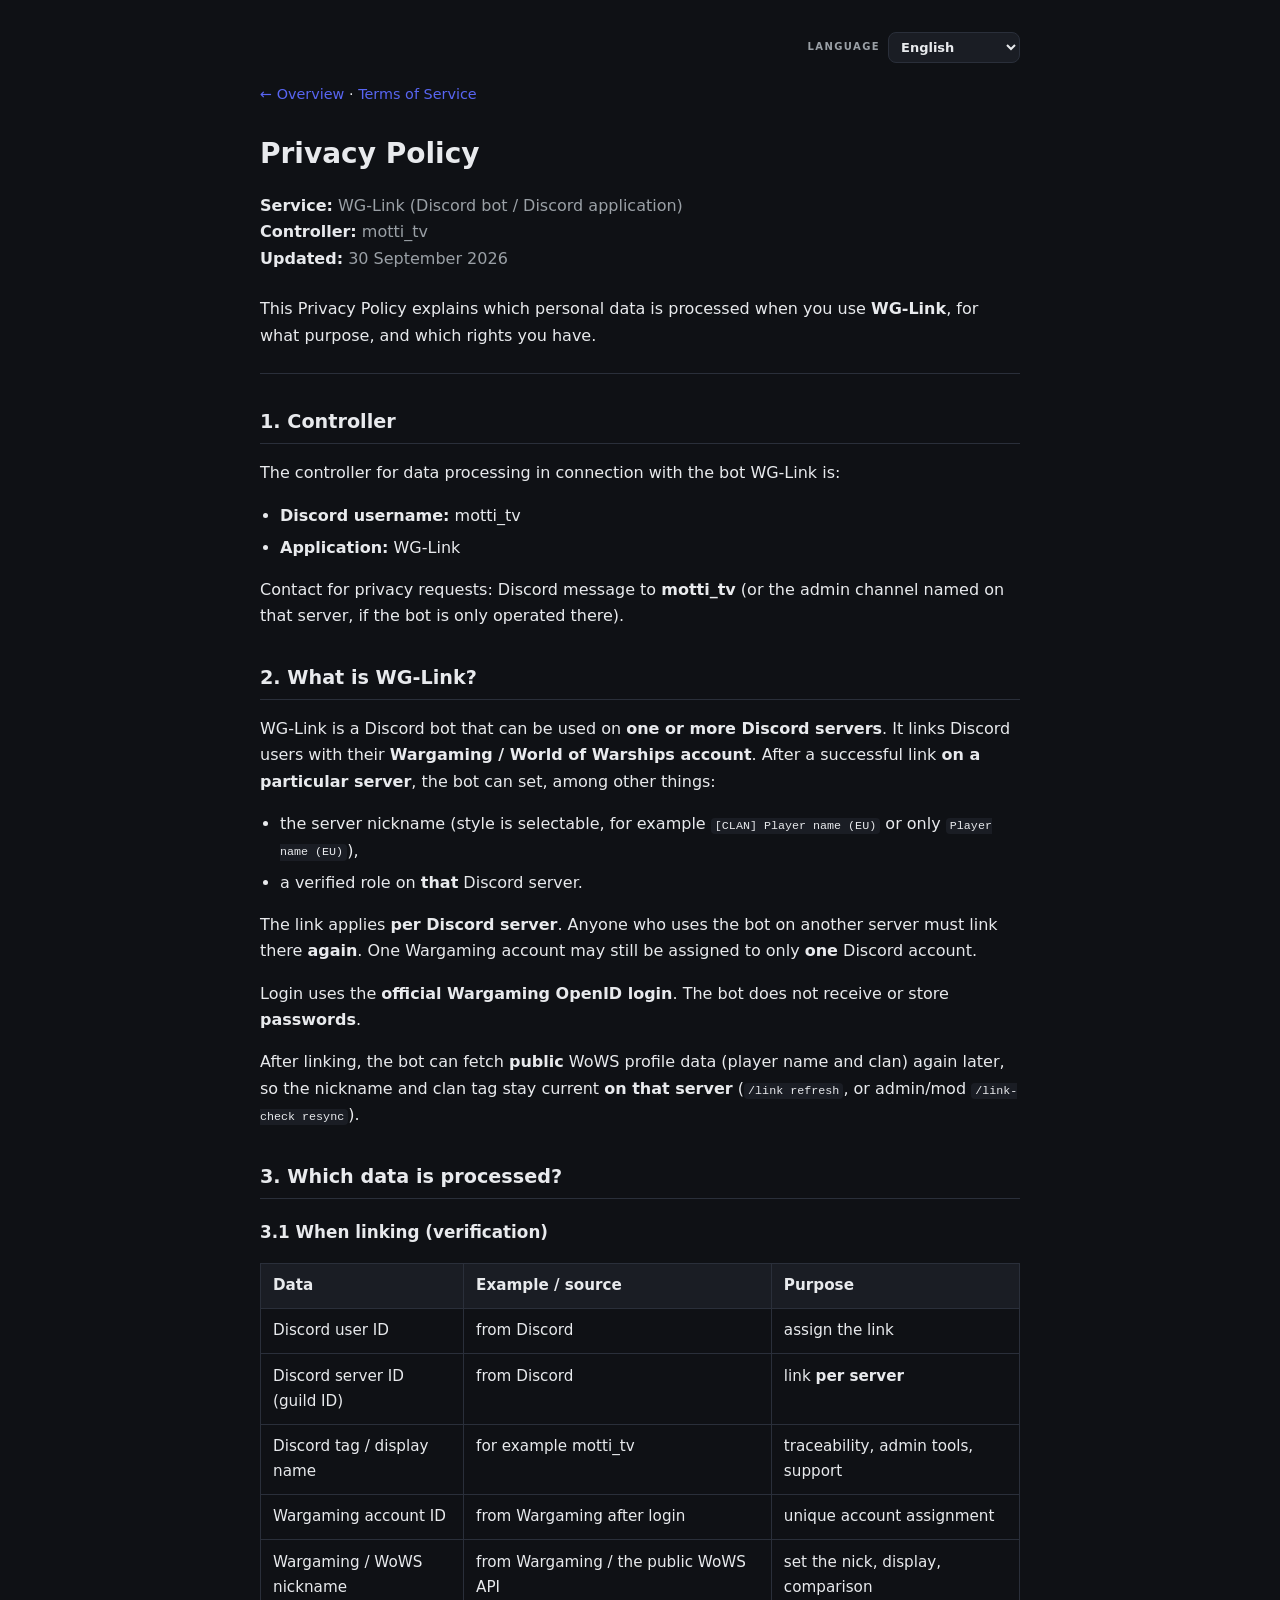
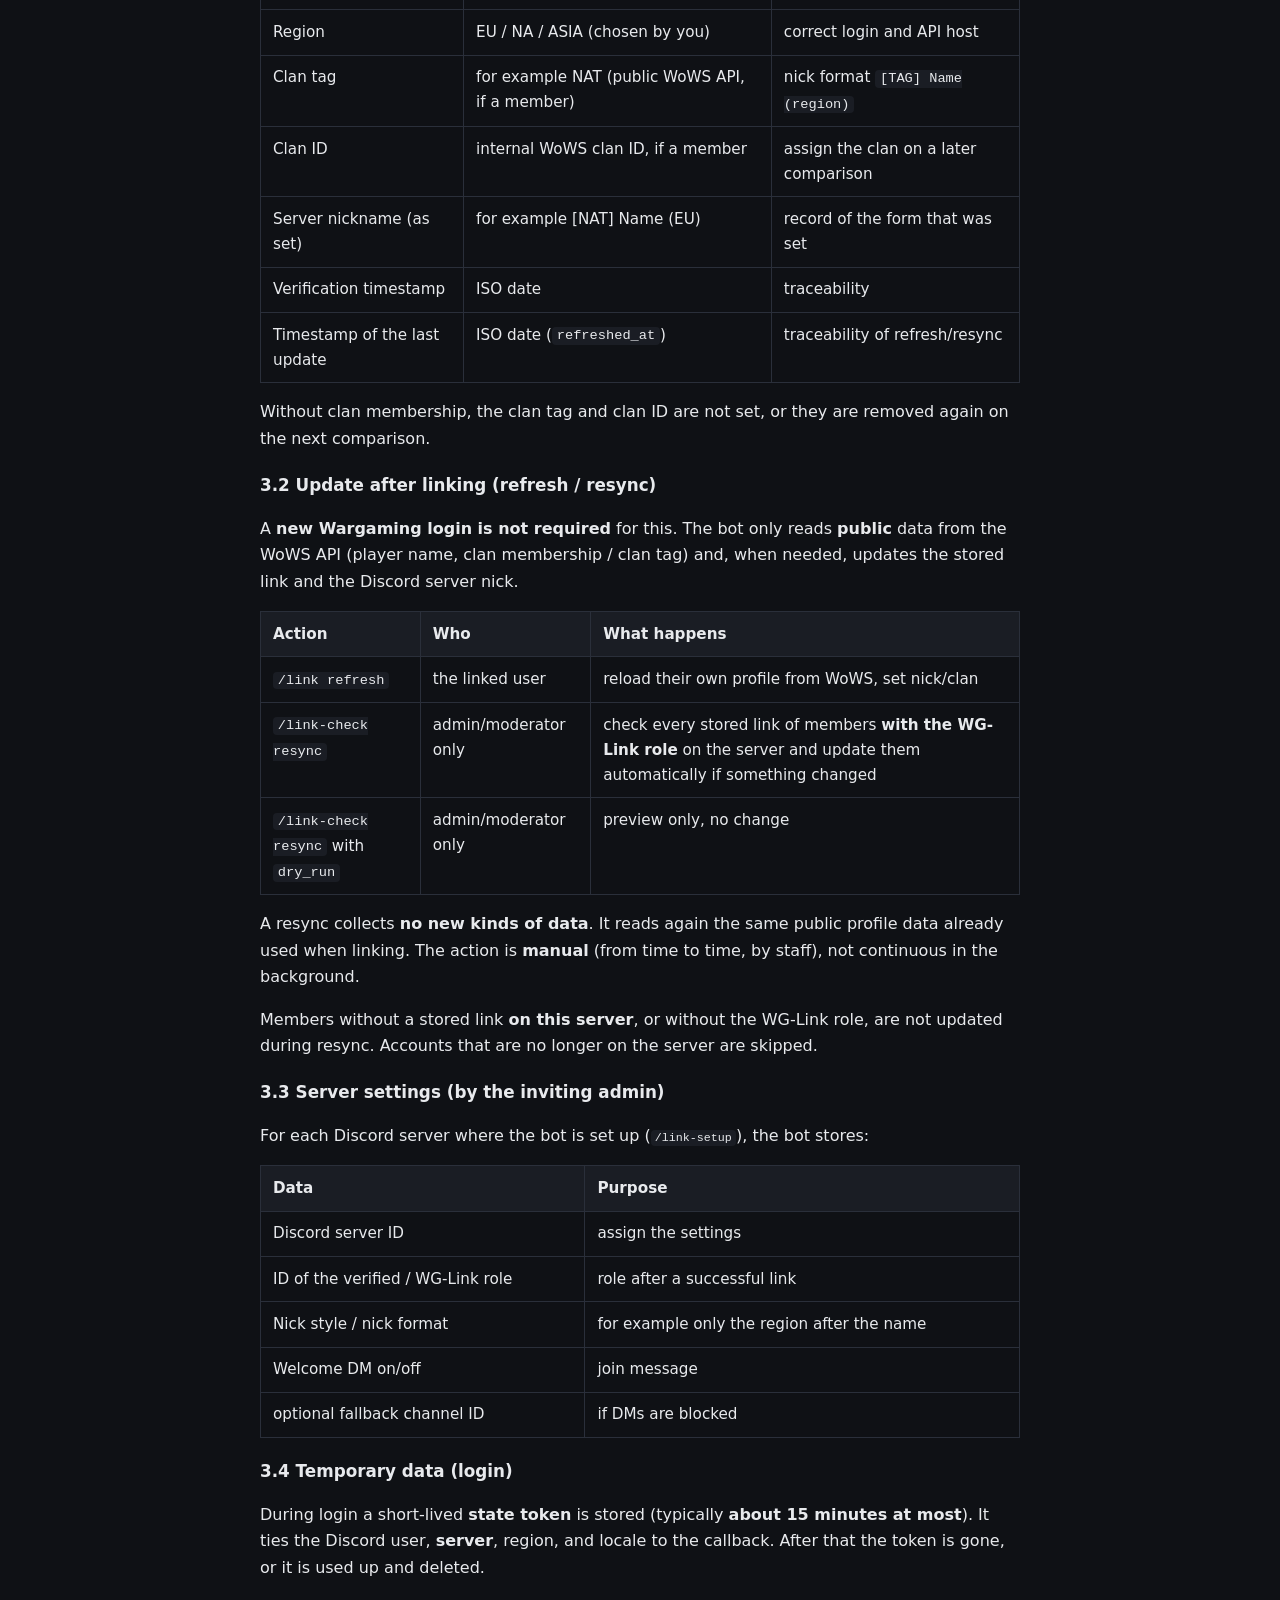
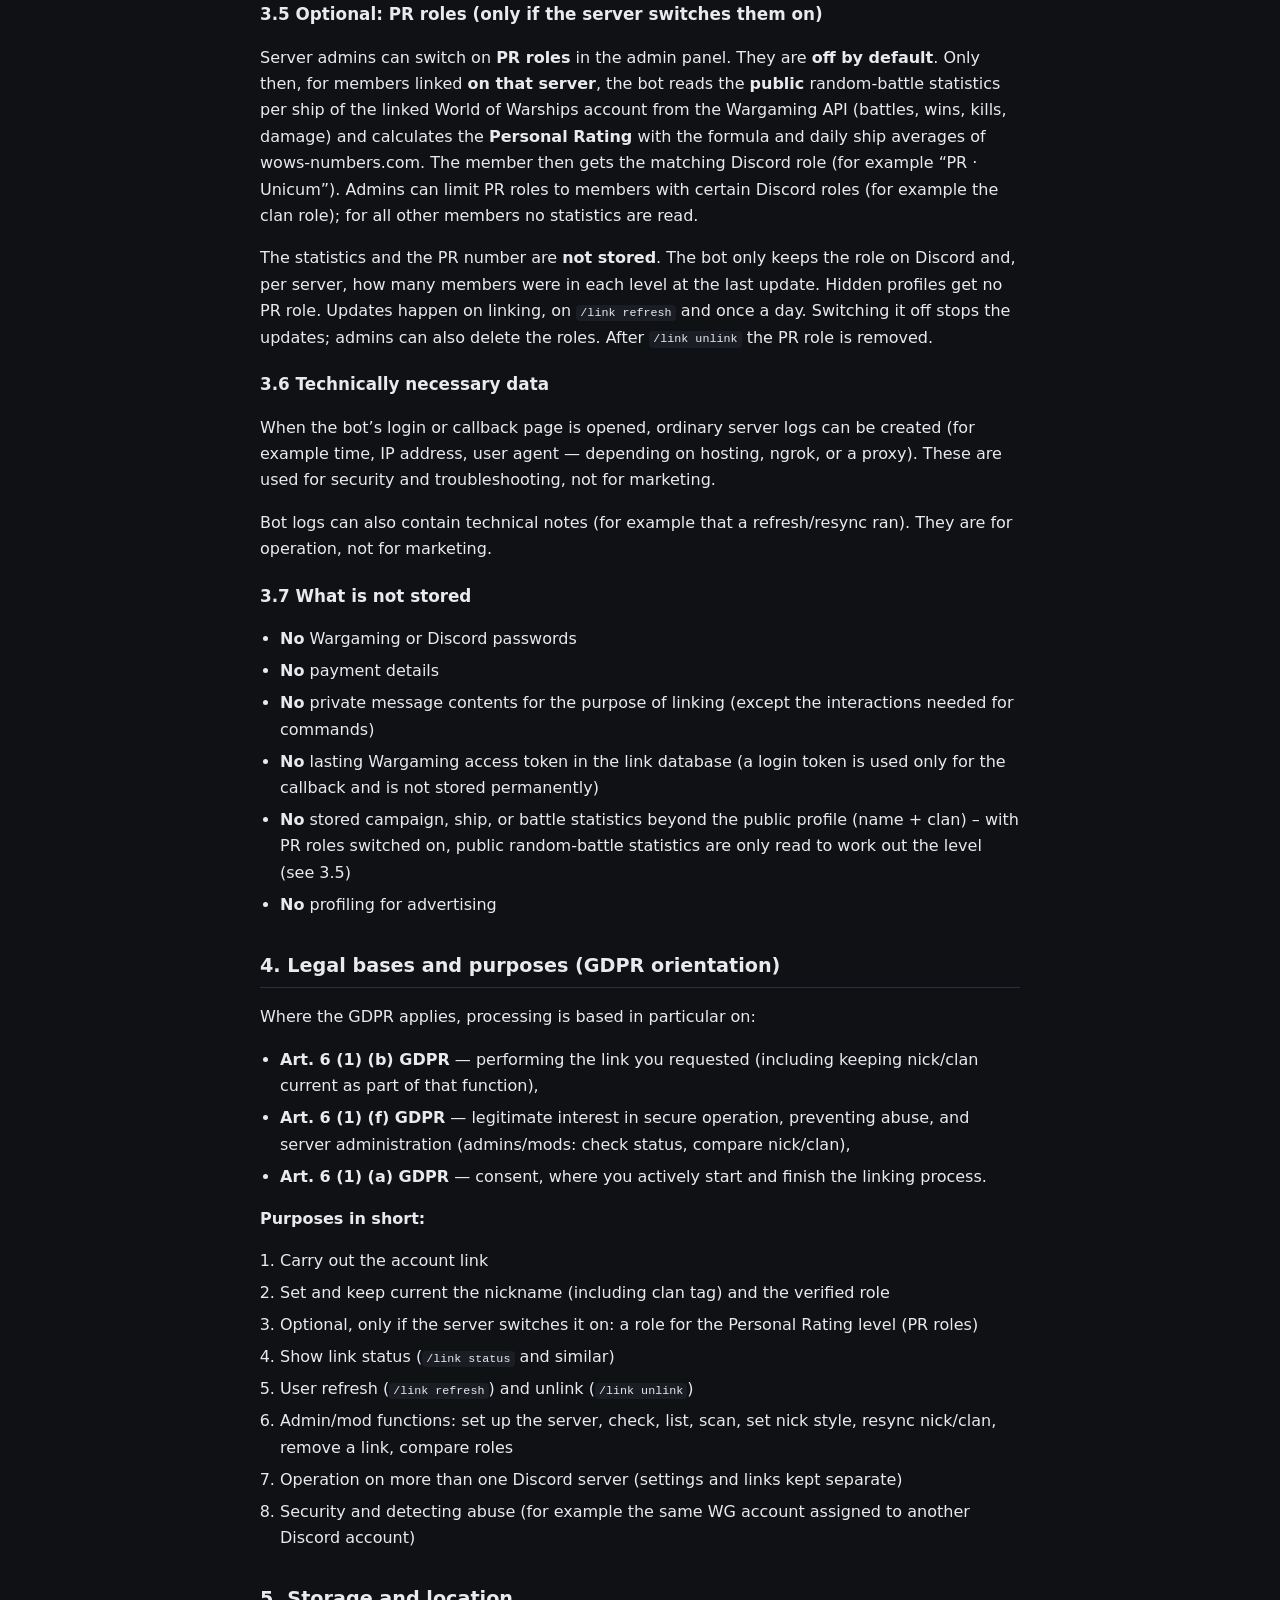
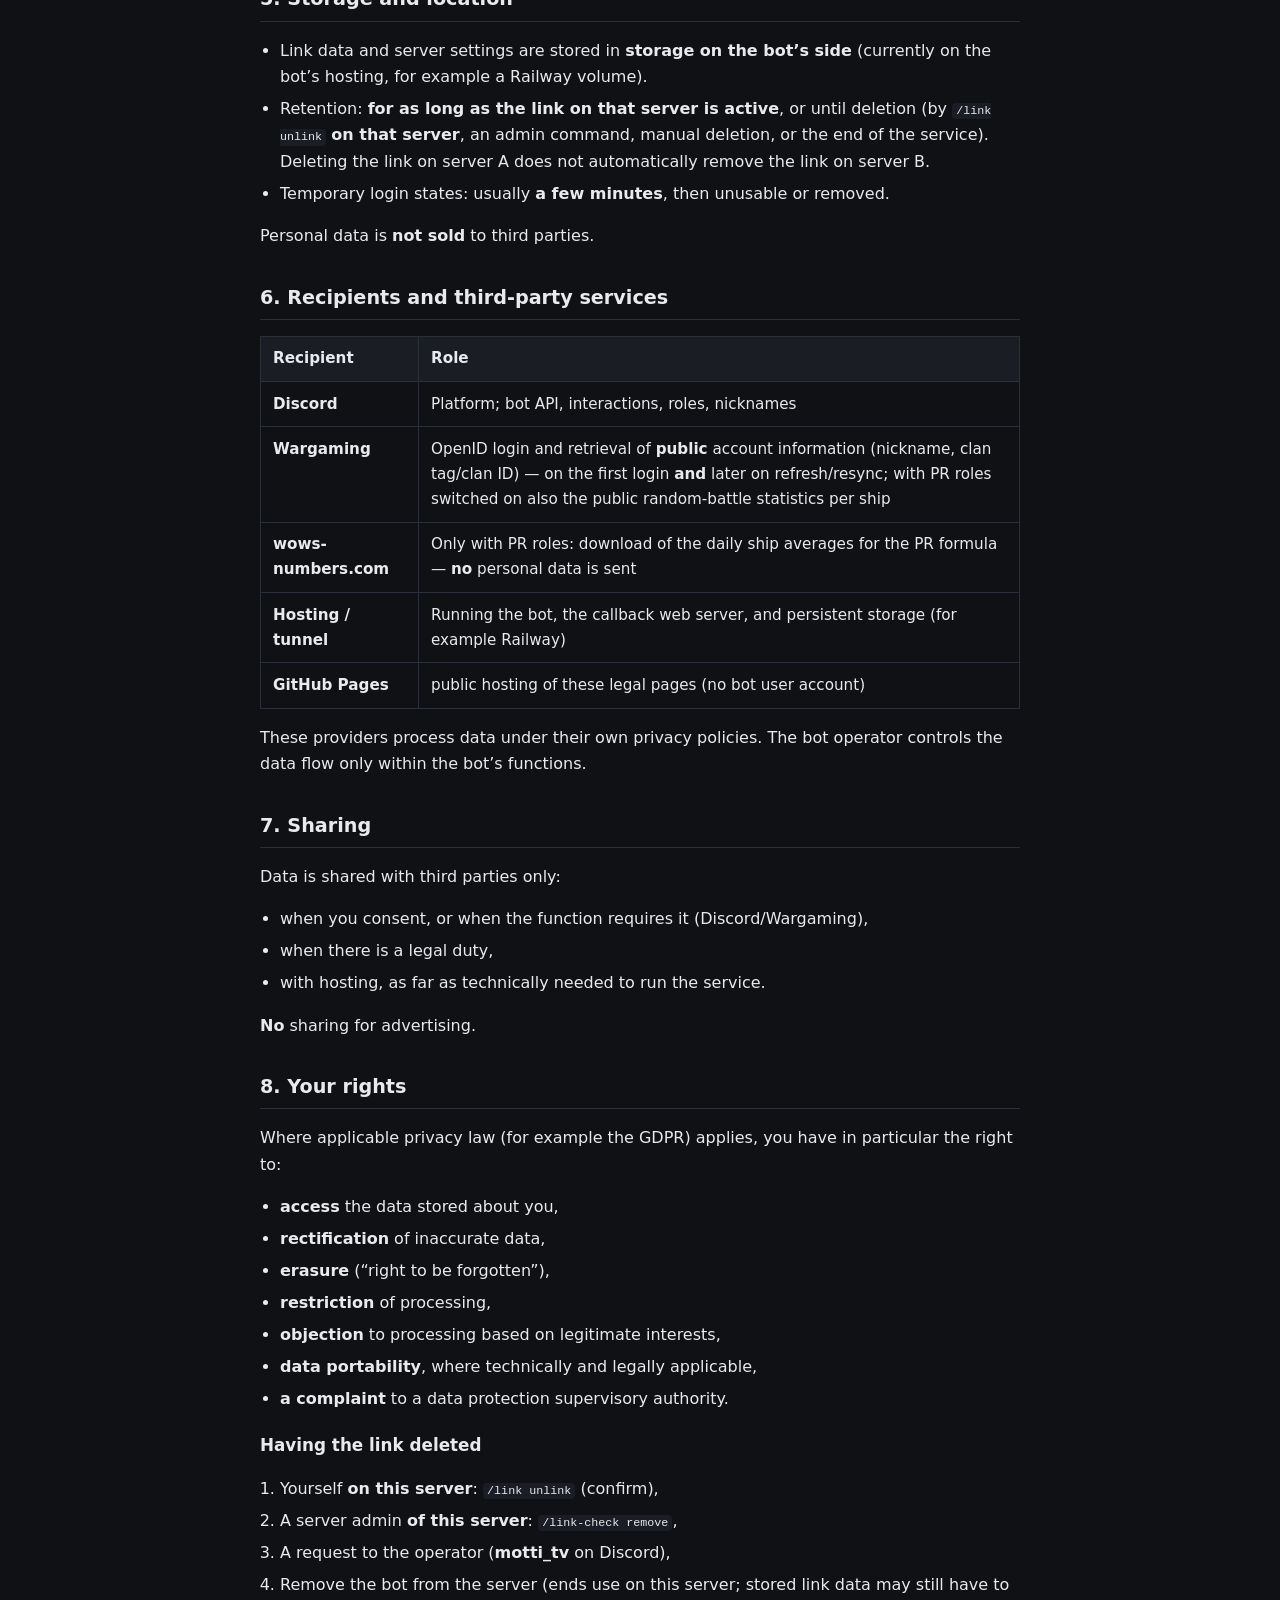
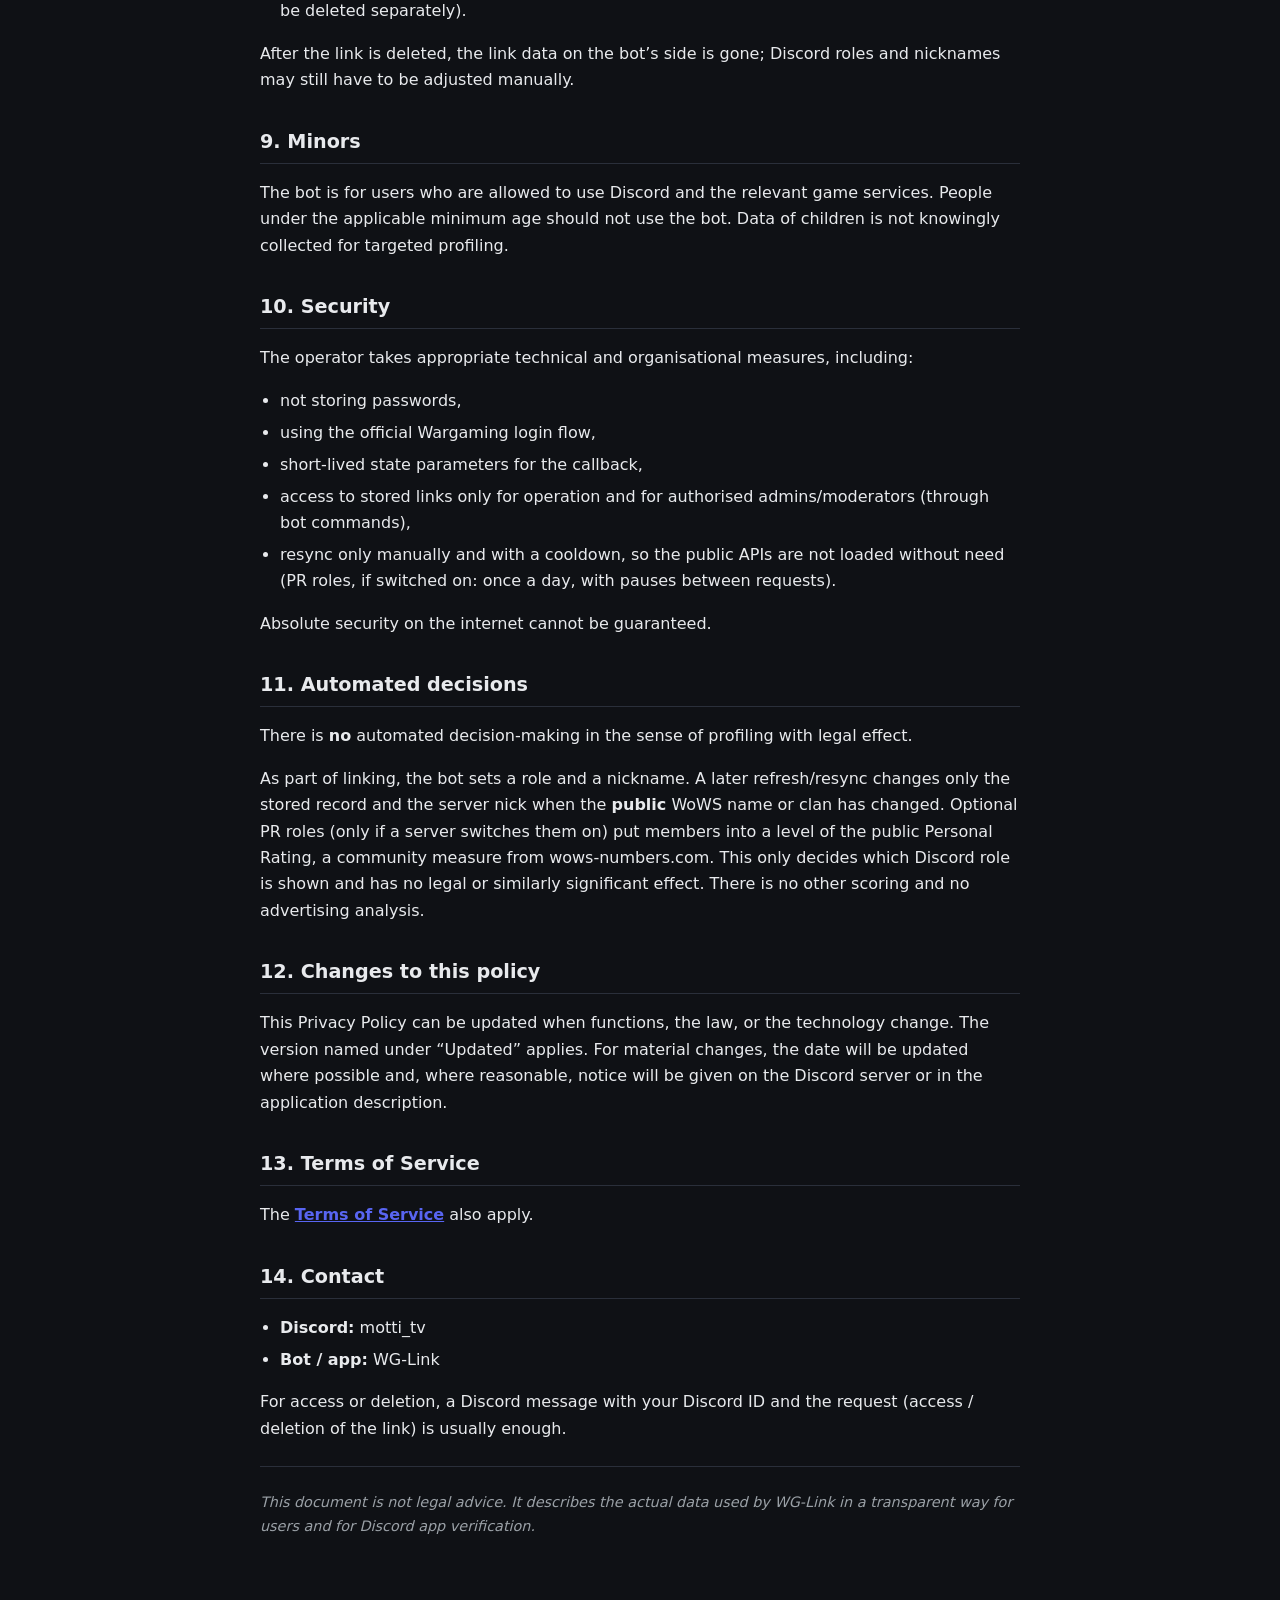
==== commit 72792db9: "PR roles: clan-server note, clan-role limit and move-up button (en/de/pl) Co-Authored-By: Claude Opu" ====
--- a/privacy-policy.html
+++ b/privacy-policy.html
@@ -183,7 +183,8 @@
         Only then, for members linked <strong>on that server</strong>, the bot reads the <strong>public</strong> random-battle
         statistics per ship of the linked World of Warships account from the Wargaming API (battles, wins, kills, damage)
         and calculates the <strong>Personal Rating</strong> with the formula and daily ship averages of wows-numbers.com.
-        The member then gets the matching Discord role (for example “PR · Unicum”).
+        The member then gets the matching Discord role (for example “PR · Unicum”). Admins can limit PR roles to members with
+        certain Discord roles (for example the clan role); for all other members no statistics are read.
       </p>
       <p>
         The statistics and the PR number are <strong>not stored</strong>. The bot only keeps the role on Discord and, per server,
@@ -507,6 +508,8 @@
         Random-Gefechts-Statistiken pro Schiff des verknüpften World-of-Warships-Kontos über die Wargaming-API (Gefechte,
         Siege, Kills, Schaden) und berechnet das <strong>Personal Rating</strong> mit der Formel und den täglichen
         Schiffs-Durchschnitten von wows-numbers.com. Das Mitglied erhält die passende Discord-Rolle (z. B. „PR · Unicum“).
+        Admins können PR-Rollen auf Mitglieder mit bestimmten Discord-Rollen beschränken (z. B. die Clan-Rolle); für alle anderen
+        werden dann keine Statistiken gelesen.
       </p>
       <p>
         Die Statistiken und die PR-Zahl werden <strong>nicht gespeichert</strong>. Der Bot behält nur die Rolle auf Discord und
@@ -824,7 +827,8 @@
         Tylko wtedy bot odczytuje dla członków połączonych <strong>na tym serwerze</strong> <strong>publiczne</strong> statystyki
         bitew losowych dla każdego okrętu połączonego konta World of Warships z API Wargaming (bitwy, zwycięstwa, zniszczenia,
         obrażenia) i oblicza <strong>Personal Rating</strong> według wzoru i dziennych średnich okrętów z wows-numbers.com.
-        Członek otrzymuje odpowiednią rolę Discord (na przykład „PR · Unikum”).
+        Członek otrzymuje odpowiednią rolę Discord (na przykład „PR · Unikum”). Admini mogą ograniczyć role PR do członków
+        z określonymi rolami Discord (np. rolą klanu); dla pozostałych statystyki nie są wtedy odczytywane.
       </p>
       <p>
         Statystyki i liczba PR <strong>nie są zapisywane</strong>. Bot zachowuje tylko rolę na Discordzie oraz, dla każdego
--- a/site.css
+++ b/site.css
@@ -115,3 +115,4 @@
 .shot { margin: 1.2rem 0 0; }
 .shot img { display: block; width: 100%; height: auto; border-radius: 10px; border: 1px solid rgba(255, 255, 255, 0.12); }
 .shot figcaption { margin-top: 0.45rem; color: var(--muted); font-size: 0.85rem; }
+.callout { border-left: 4px solid #f5a524; background: rgba(245, 165, 36, 0.12); padding: 0.75rem 1rem; border-radius: 6px; }
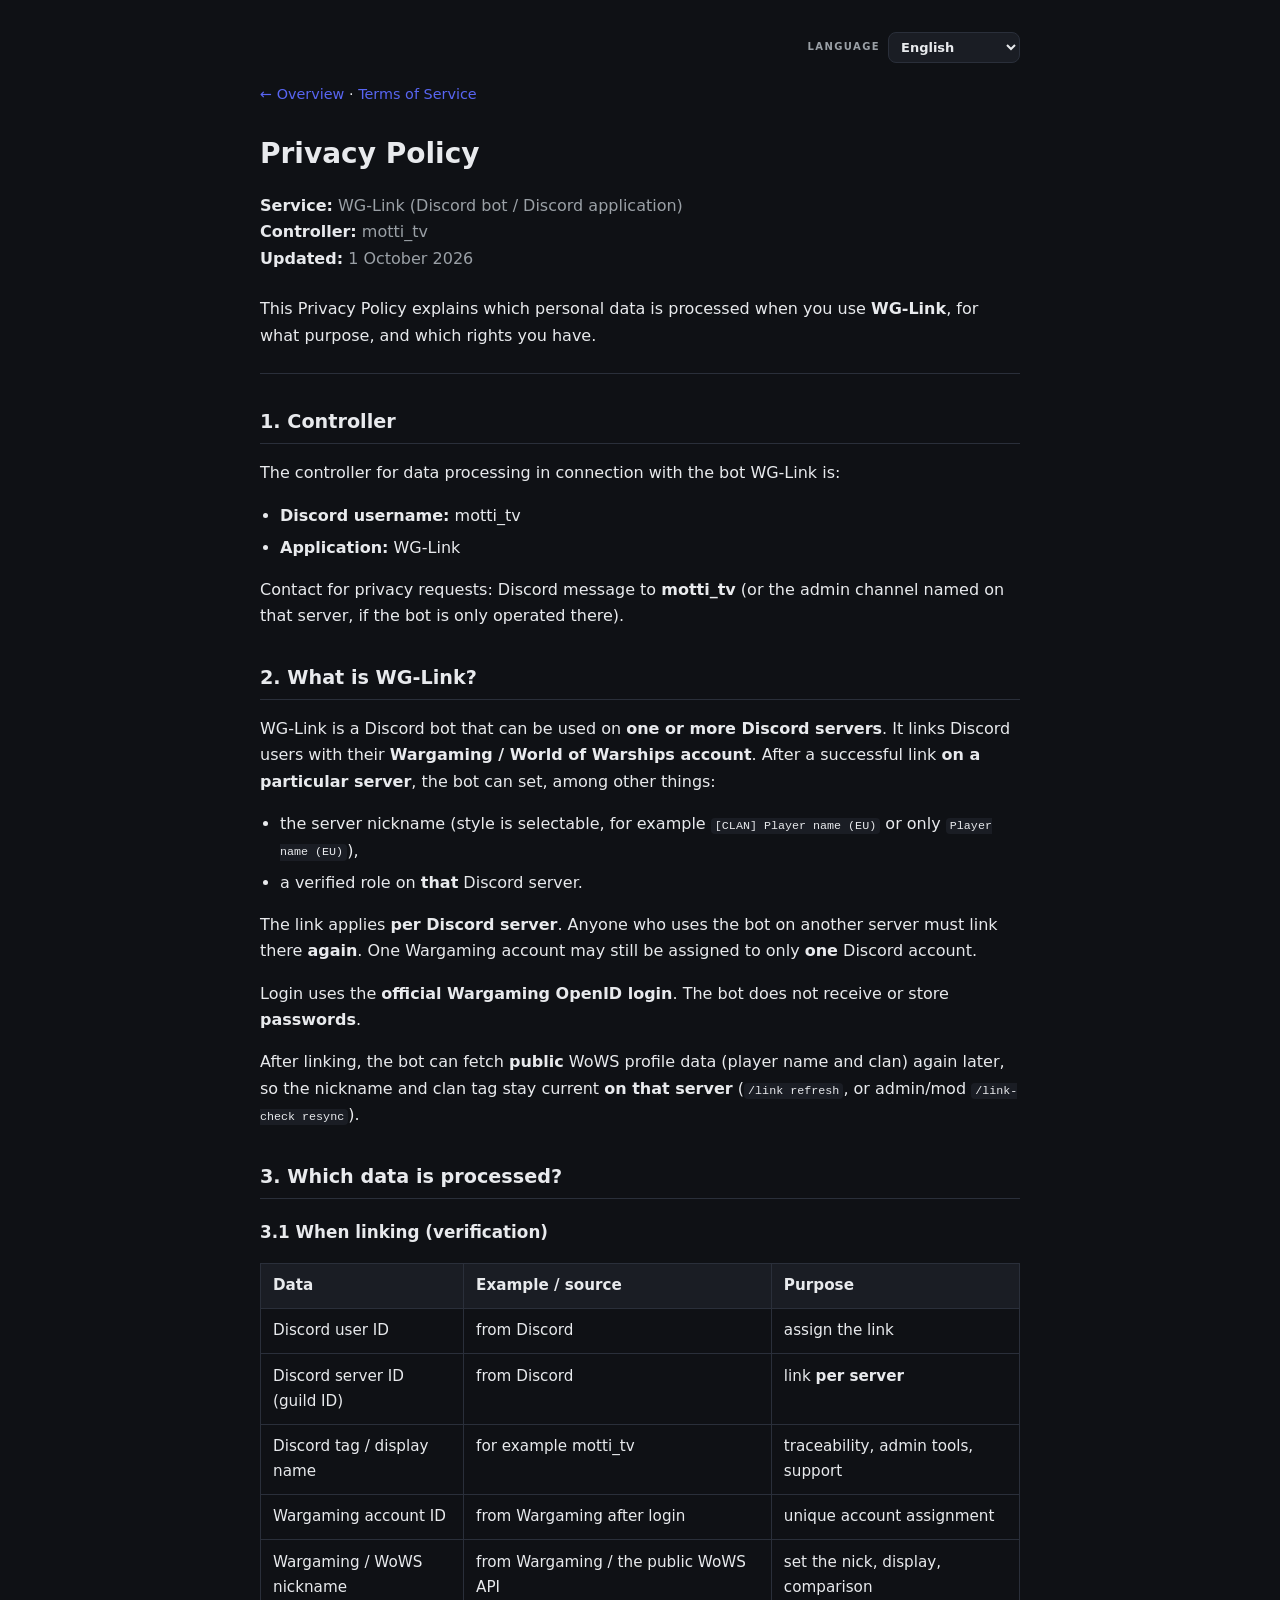
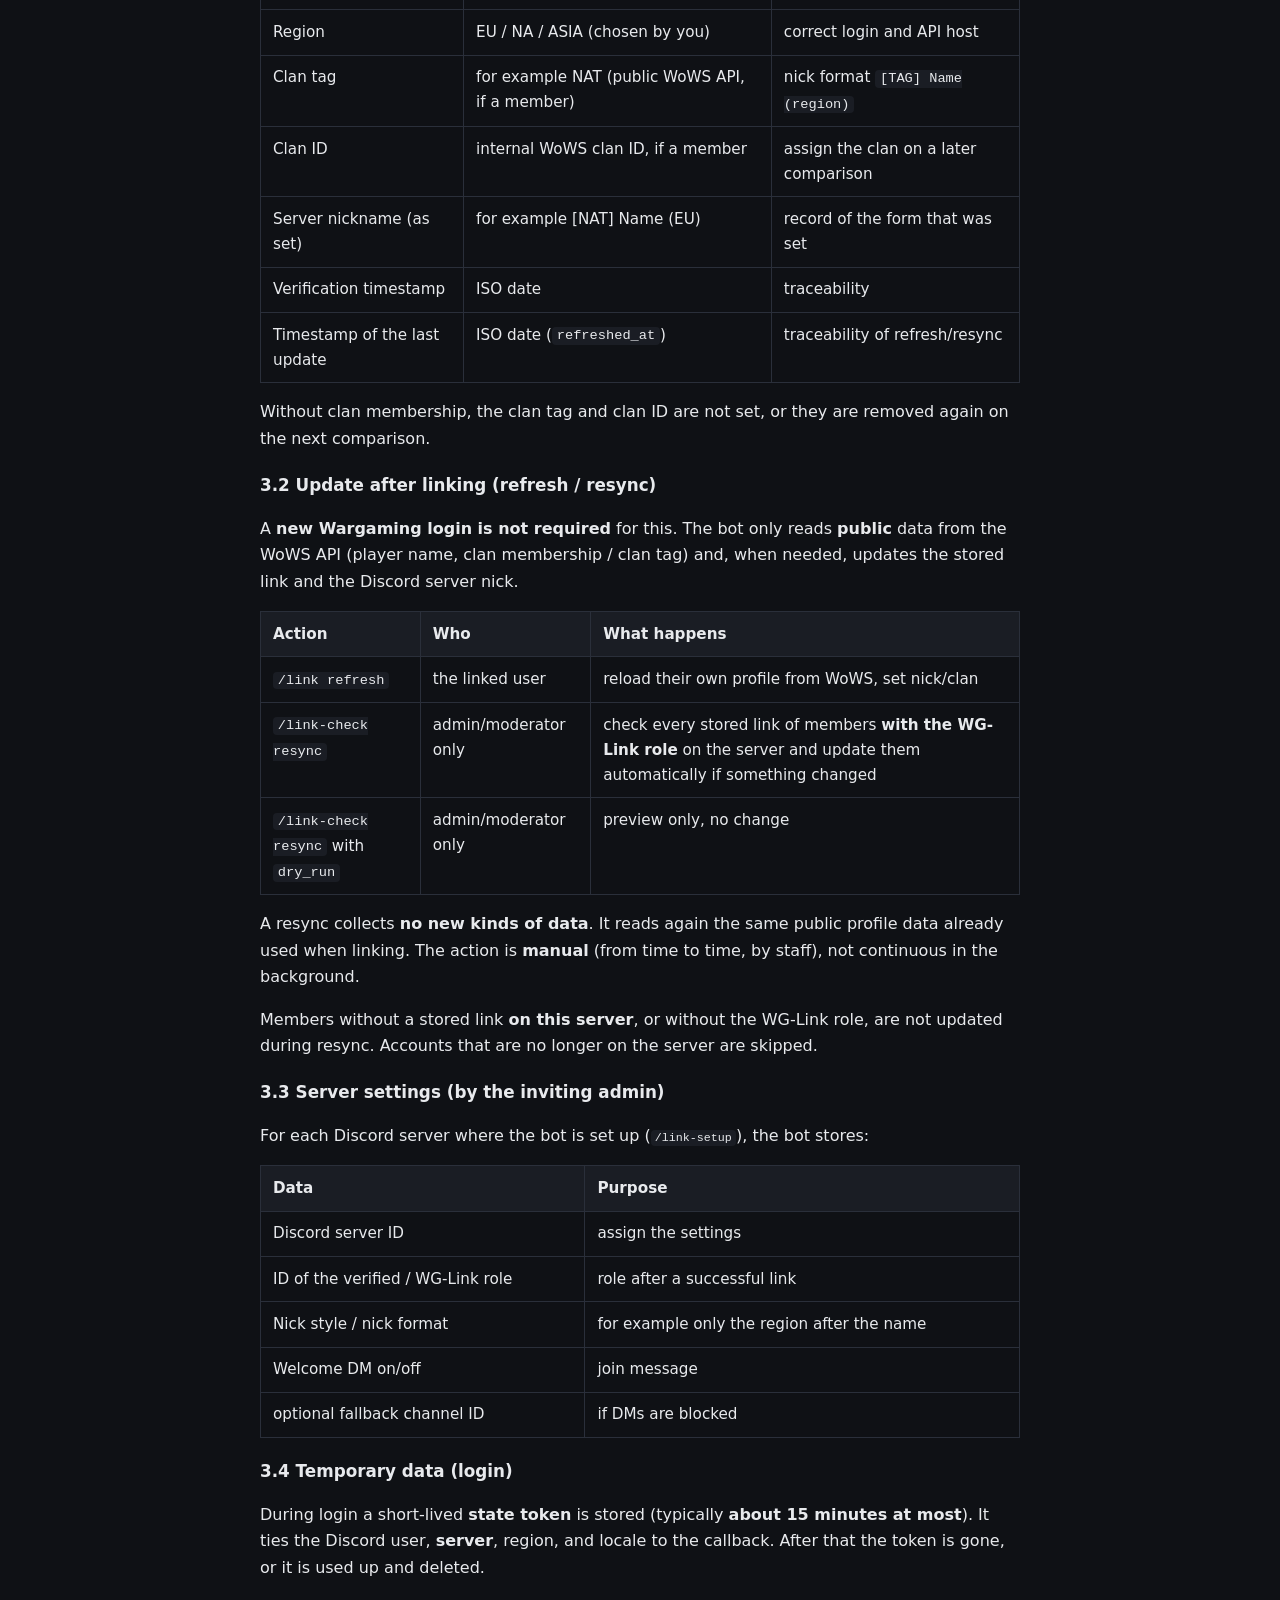
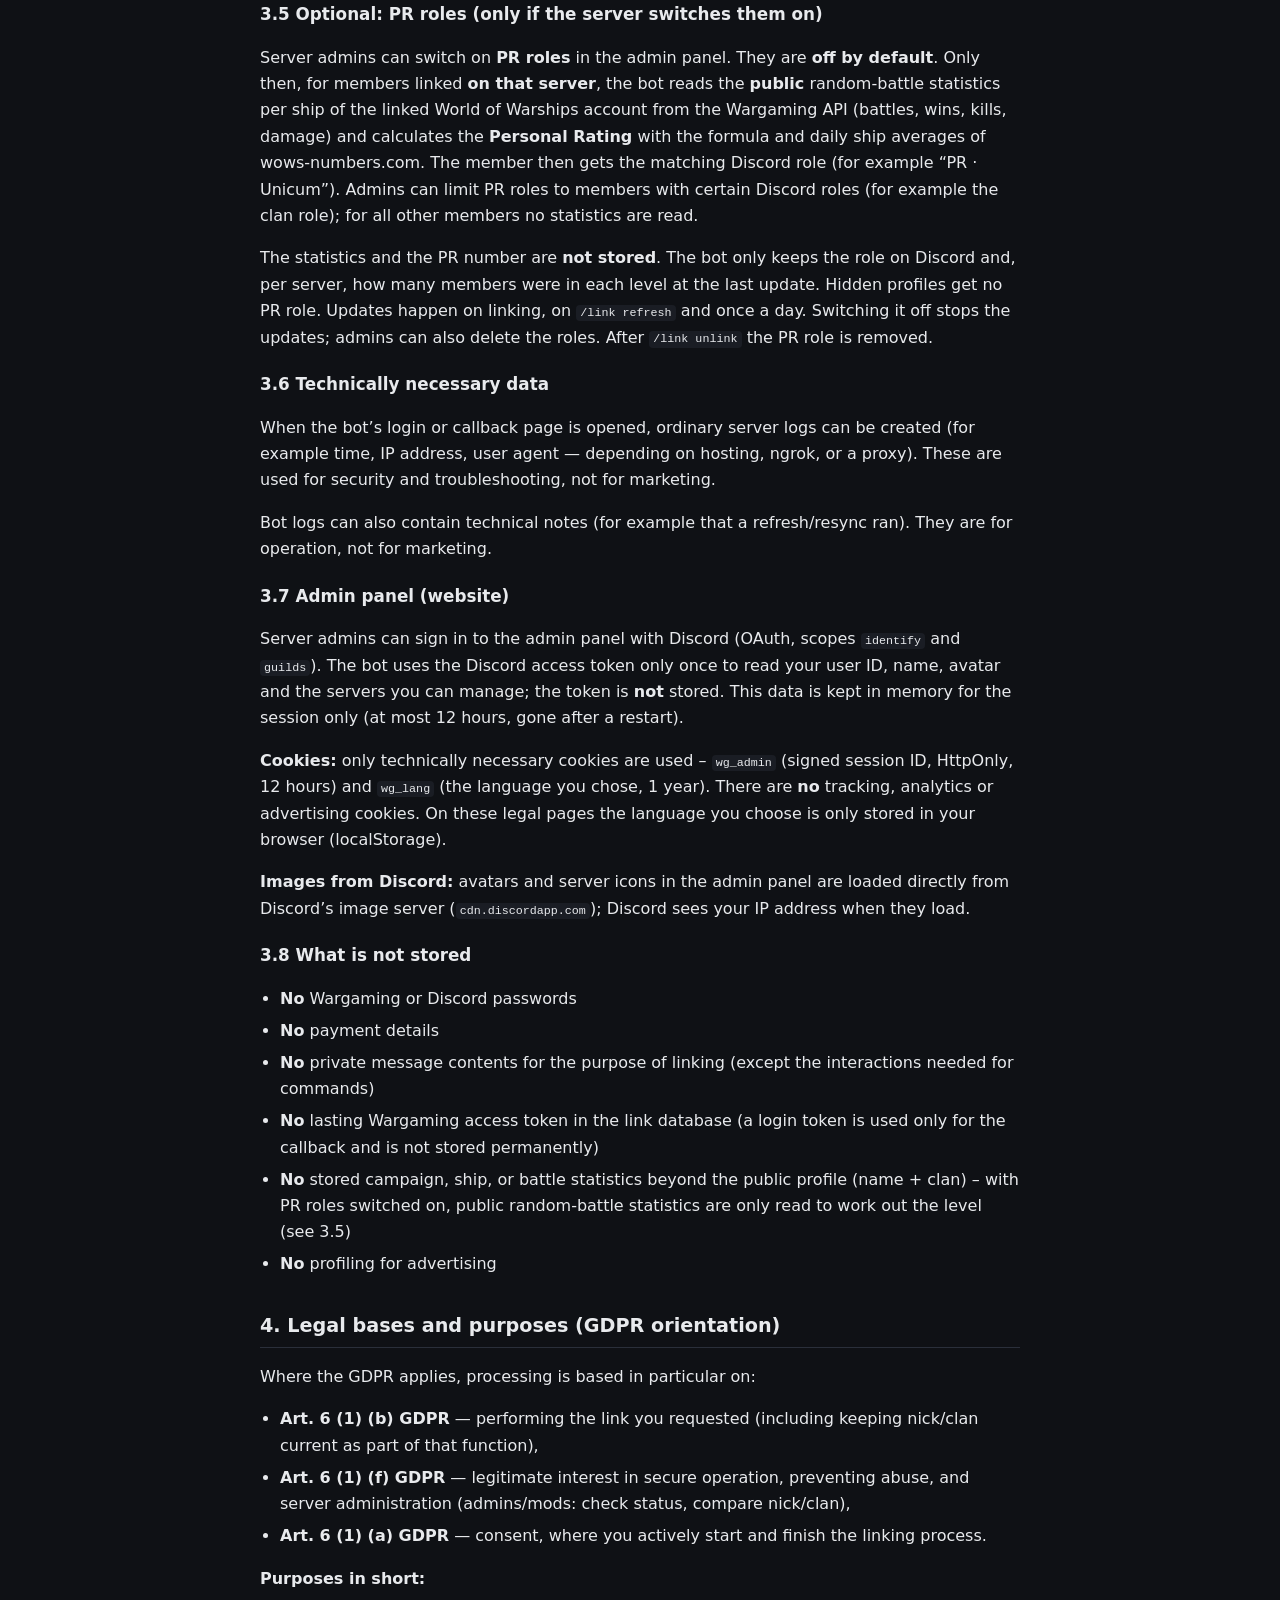
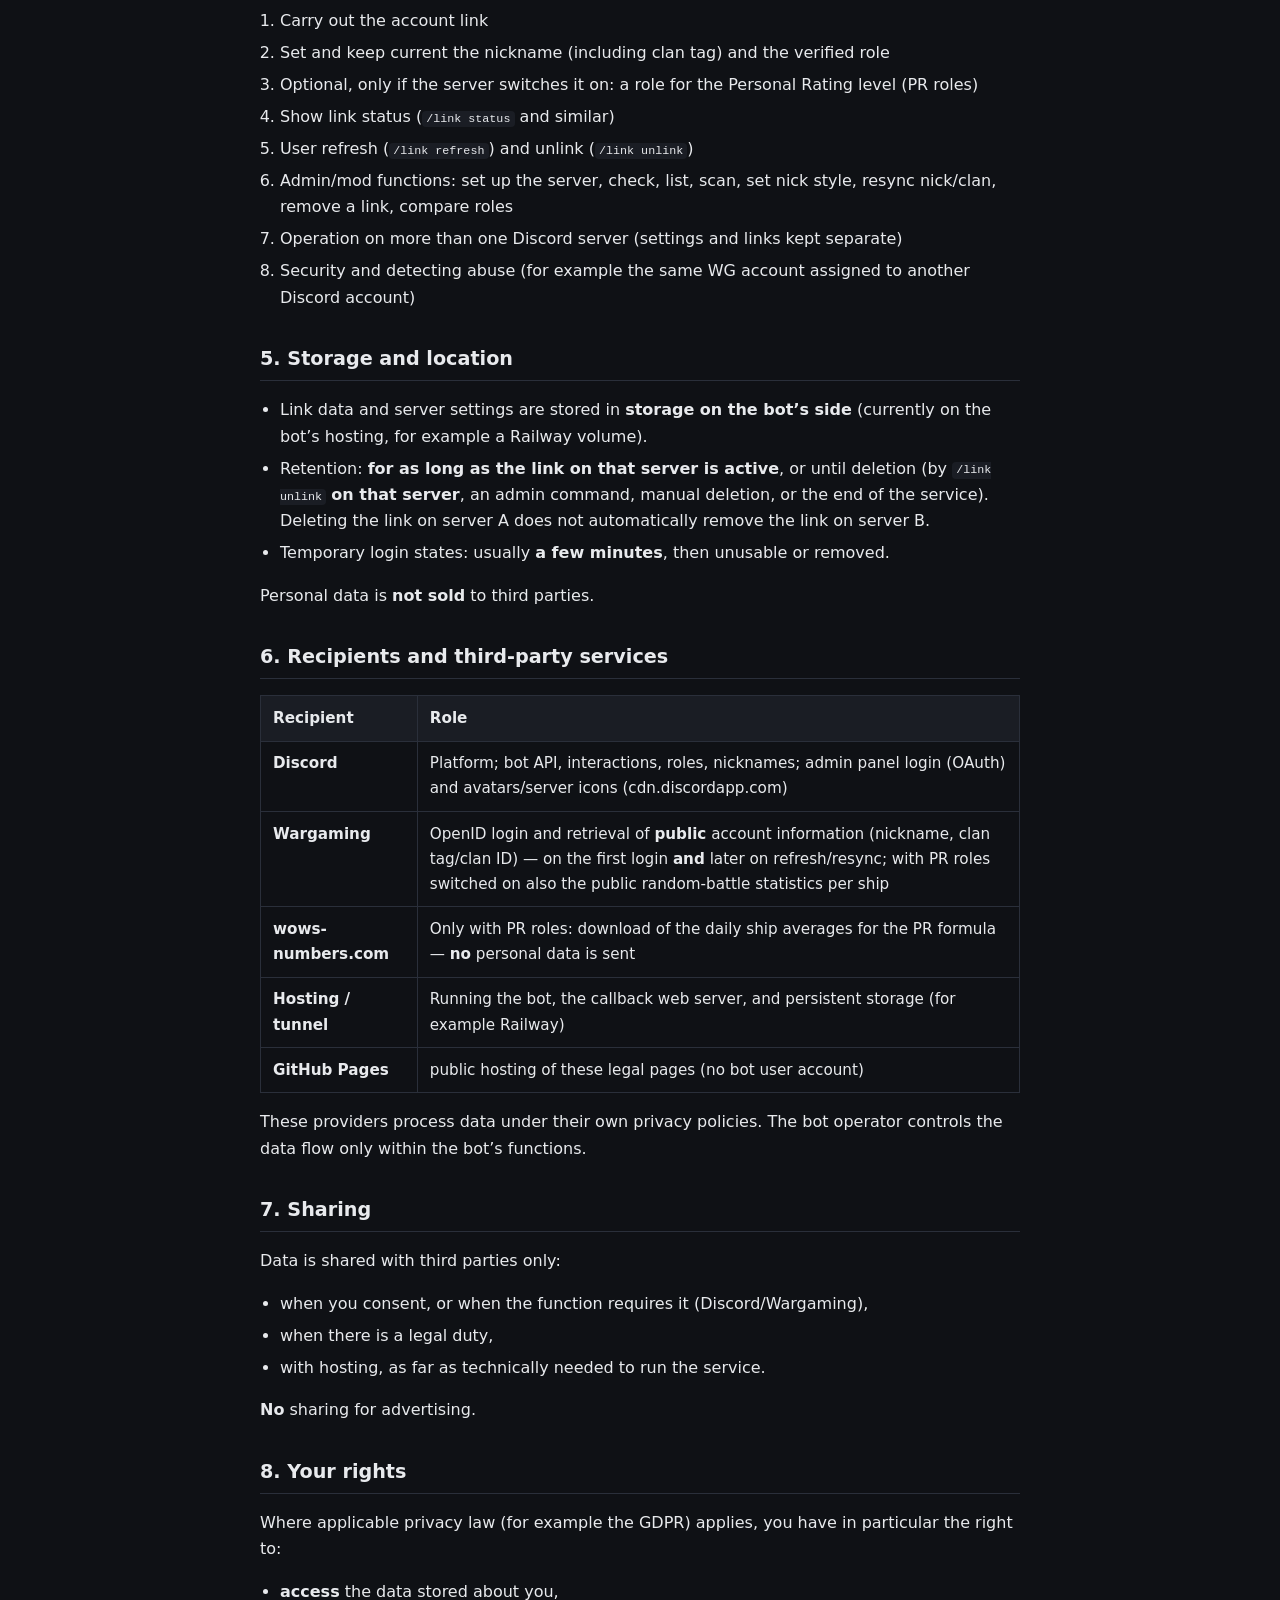
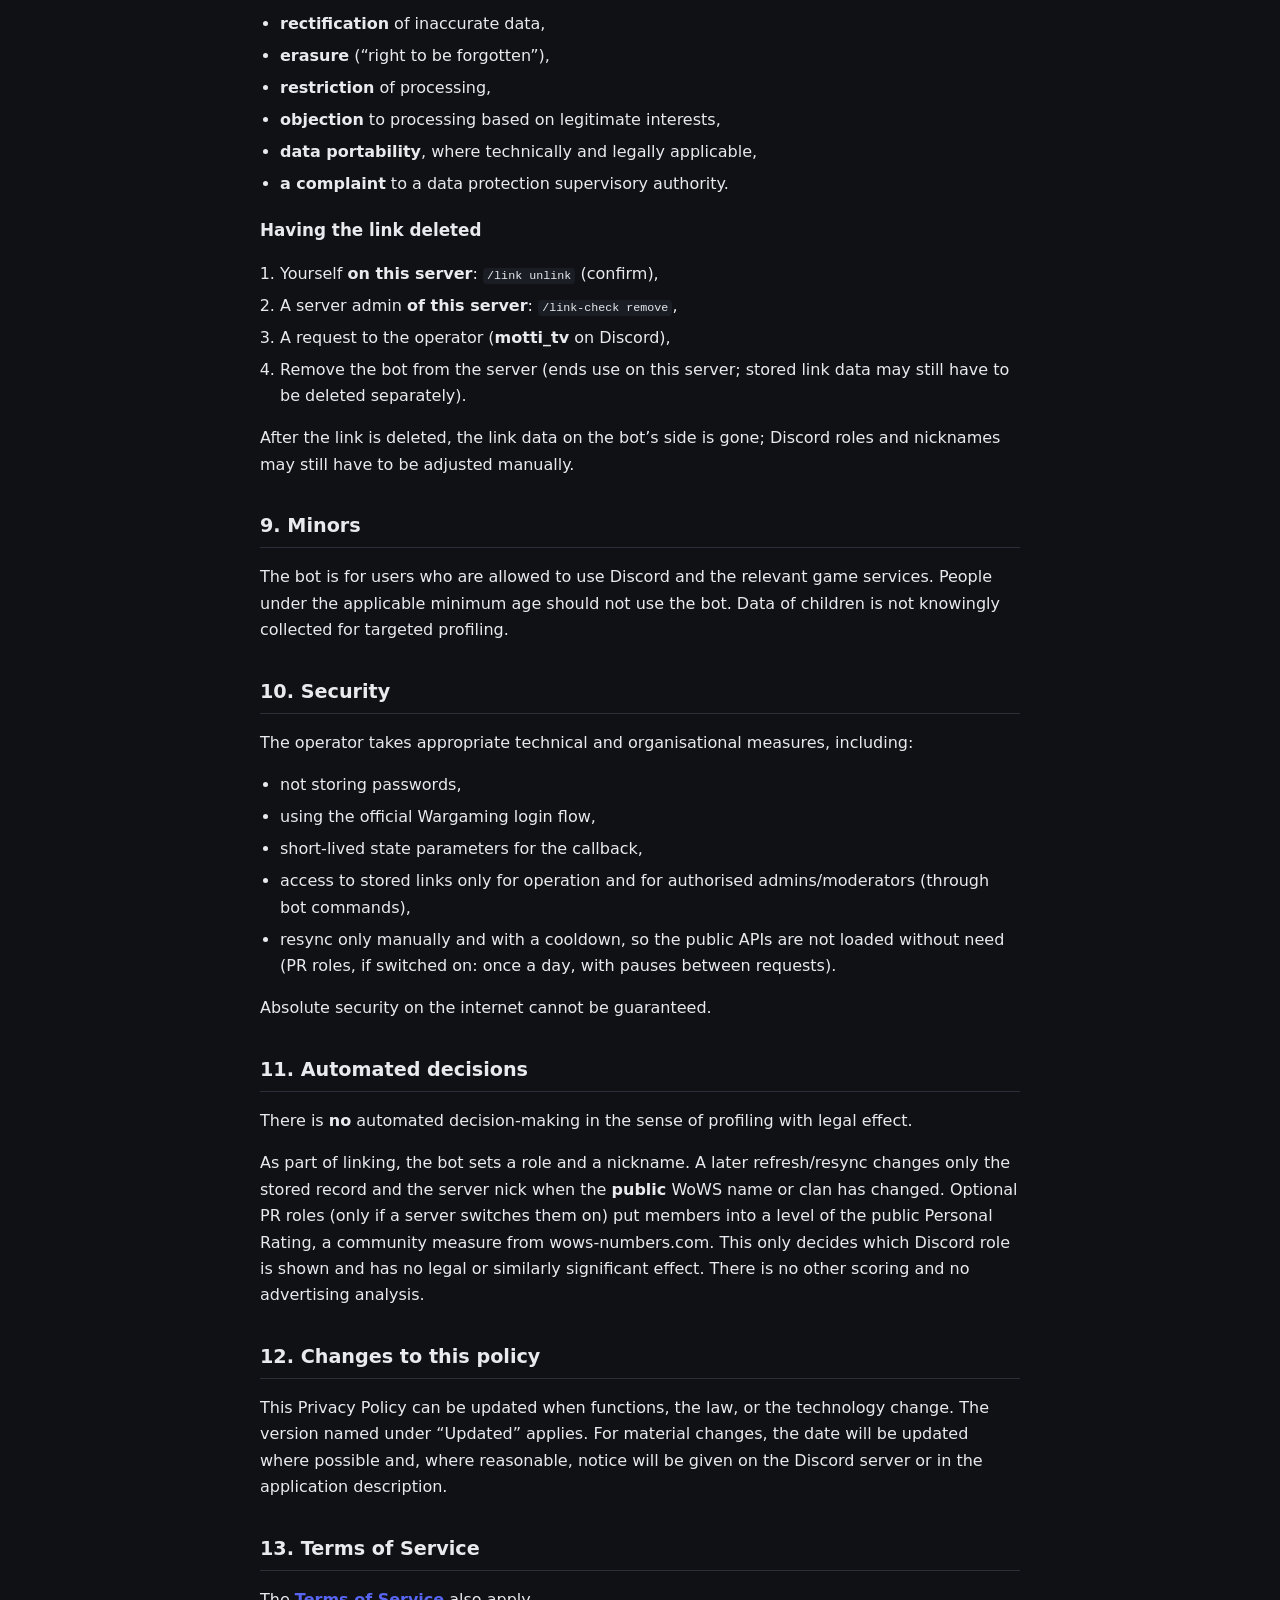
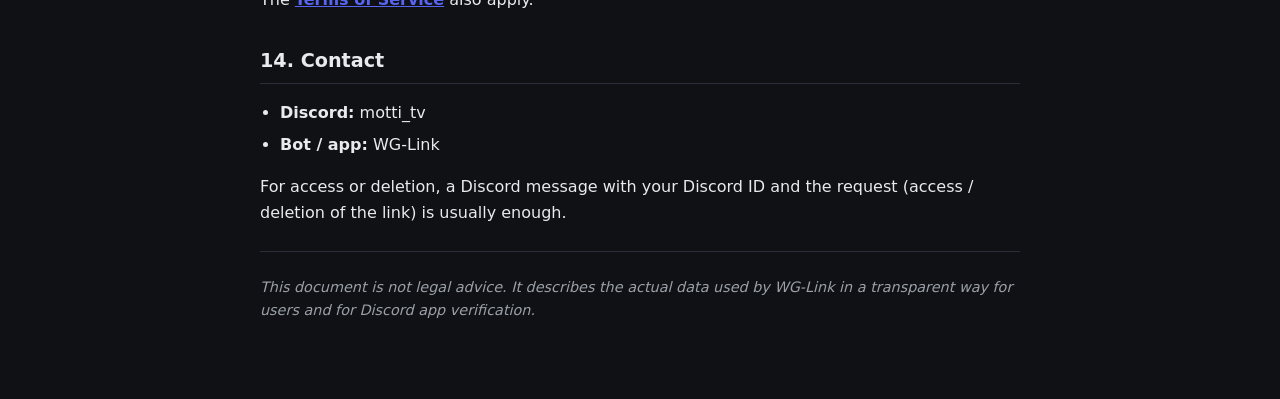
==== commit a15c6acb: "Privacy policy: admin panel cookies and Discord images Co-Authored-By: Claude Opus 5.5 <noreply@anth" ====
--- a/privacy-policy.html
+++ b/privacy-policy.html
@@ -50,7 +50,7 @@
       <p class="meta">
         <strong>Service:</strong> WG-Link (Discord bot / Discord application)<br />
         <strong>Controller:</strong> motti_tv<br />
-        <strong>Updated:</strong> 30 September 2026
+        <strong>Updated:</strong> 1 October 2026
       </p>
       <p>
         This Privacy Policy explains which personal data is processed when you use
@@ -204,7 +204,23 @@
         They are for operation, not for marketing.
       </p>
 
-      <h3>3.7 What is <strong>not</strong> stored</h3>
+      <h3>3.7 Admin panel (website)</h3>
+      <p>
+        Server admins can sign in to the admin panel with Discord (OAuth, scopes <code>identify</code> and <code>guilds</code>).
+        The bot uses the Discord access token only once to read your user ID, name, avatar and the servers you can manage;
+        the token is <strong>not</strong> stored. This data is kept in memory for the session only (at most 12 hours, gone after a restart).
+      </p>
+      <p>
+        <strong>Cookies:</strong> only technically necessary cookies are used – <code>wg_admin</code> (signed session ID, HttpOnly, 12 hours)
+        and <code>wg_lang</code> (the language you chose, 1 year). There are <strong>no</strong> tracking, analytics or advertising cookies.
+        On these legal pages the language you choose is only stored in your browser (localStorage).
+      </p>
+      <p>
+        <strong>Images from Discord:</strong> avatars and server icons in the admin panel are loaded directly from Discord’s image server
+        (<code>cdn.discordapp.com</code>); Discord sees your IP address when they load.
+      </p>
+
+      <h3>3.8 What is <strong>not</strong> stored</h3>
       <ul>
         <li><strong>No</strong> Wargaming or Discord passwords</li>
         <li><strong>No</strong> payment details</li>
@@ -249,7 +265,7 @@
         <tbody>
           <tr>
             <td><strong>Discord</strong></td>
-            <td>Platform; bot API, interactions, roles, nicknames</td>
+            <td>Platform; bot API, interactions, roles, nicknames; admin panel login (OAuth) and avatars/server icons (cdn.discordapp.com)</td>
           </tr>
           <tr>
             <td><strong>Wargaming</strong></td>
@@ -373,7 +389,7 @@
       <p class="meta">
         <strong>Dienst:</strong> WG-Link (Discord-Bot / Discord-Anwendung)<br />
         <strong>Verantwortlicher:</strong> motti_tv<br />
-        <strong>Stand:</strong> 30. September 2026
+        <strong>Stand:</strong> 1. Oktober 2026
       </p>
       <p>
         Diese Datenschutzerklärung informiert darüber, welche personenbezogenen Daten bei der Nutzung von
@@ -529,7 +545,24 @@
         Sie dienen dem Betrieb, nicht dem Marketing.
       </p>
 
-      <h3>3.7 Was wird <strong>nicht</strong> gespeichert</h3>
+      <h3>3.7 Admin-Panel (Website)</h3>
+      <p>
+        Server-Admins melden sich im Admin-Panel mit Discord an (OAuth, Scopes <code>identify</code> und <code>guilds</code>).
+        Der Bot nutzt das Discord-Zugriffstoken nur einmal, um deine User-ID, deinen Namen, deinen Avatar und die Server zu lesen,
+        die du verwalten darfst; das Token wird <strong>nicht</strong> gespeichert. Diese Daten liegen nur für die Sitzung im Arbeitsspeicher
+        (höchstens 12 Stunden, nach einem Neustart weg).
+      </p>
+      <p>
+        <strong>Cookies:</strong> Es werden nur technisch notwendige Cookies verwendet – <code>wg_admin</code> (signierte Sitzungs-ID, HttpOnly, 12 Stunden)
+        und <code>wg_lang</code> (die von dir gewählte Sprache, 1 Jahr). Es gibt <strong>keine</strong> Tracking-, Analyse- oder Werbe-Cookies.
+        Auf diesen Rechtsseiten wird die gewählte Sprache nur in deinem Browser gespeichert (localStorage).
+      </p>
+      <p>
+        <strong>Bilder von Discord:</strong> Avatare und Server-Icons im Admin-Panel werden direkt vom Bildserver von Discord geladen
+        (<code>cdn.discordapp.com</code>); dabei sieht Discord deine IP-Adresse.
+      </p>
+
+      <h3>3.8 Was wird <strong>nicht</strong> gespeichert</h3>
       <ul>
         <li><strong>Keine</strong> Wargaming- oder Discord-Passwörter</li>
         <li><strong>Keine</strong> Zahlungsmitteldaten</li>
@@ -574,7 +607,7 @@
         <tbody>
           <tr>
             <td><strong>Discord</strong></td>
-            <td>Plattform; Bot-API, Interaktionen, Rollen, Nicknames</td>
+            <td>Plattform; Bot-API, Interaktionen, Rollen, Nicknames; Login ins Admin-Panel (OAuth) und Avatare/Server-Icons (cdn.discordapp.com)</td>
           </tr>
           <tr>
             <td><strong>Wargaming</strong></td>
@@ -694,7 +727,7 @@
       <p class="meta">
         <strong>Usługa:</strong> WG-Link (bot Discord / aplikacja Discord)<br />
         <strong>Administrator danych:</strong> motti_tv<br />
-        <strong>Stan:</strong> 30 września 2026
+        <strong>Stan:</strong> 1 października 2026
       </p>
       <p>
         Ta polityka prywatności informuje, jakie dane osobowe są przetwarzane przy korzystaniu z
@@ -848,7 +881,23 @@
         Służą działaniu, nie marketingowi.
       </p>
 
-      <h3>3.7 Czego <strong>nie</strong> zapisujemy</h3>
+      <h3>3.7 Panel administracyjny (strona WWW)</h3>
+      <p>
+        Administratorzy serwera logują się do panelu przez Discord (OAuth, zakresy <code>identify</code> i <code>guilds</code>).
+        Bot używa tokenu dostępu Discord tylko raz, aby odczytać Twoje ID użytkownika, nazwę, awatar i serwery, którymi możesz zarządzać;
+        token <strong>nie</strong> jest zapisywany. Te dane są przechowywane tylko w pamięci na czas sesji (maksymalnie 12 godzin, znikają po restarcie).
+      </p>
+      <p>
+        <strong>Pliki cookie:</strong> używane są tylko technicznie niezbędne pliki cookie – <code>wg_admin</code> (podpisane ID sesji, HttpOnly, 12 godzin)
+        i <code>wg_lang</code> (wybrany język, 1 rok). <strong>Brak</strong> plików cookie służących do śledzenia, analityki lub reklamy.
+        Na tych stronach prawnych wybrany język jest zapisywany tylko w Twojej przeglądarce (localStorage).
+      </p>
+      <p>
+        <strong>Obrazy z Discorda:</strong> awatary i ikony serwerów w panelu są ładowane bezpośrednio z serwera obrazów Discorda
+        (<code>cdn.discordapp.com</code>); Discord widzi przy tym Twój adres IP.
+      </p>
+
+      <h3>3.8 Czego <strong>nie</strong> zapisujemy</h3>
       <ul>
         <li><strong>Żadnych</strong> haseł Wargaming ani Discord</li>
         <li><strong>Żadnych</strong> danych płatniczych</li>
@@ -893,7 +942,7 @@
         <tbody>
           <tr>
             <td><strong>Discord</strong></td>
-            <td>Platforma; API bota, interakcje, role, nicki</td>
+            <td>Platforma; API bota, interakcje, role, nicki; logowanie do panelu (OAuth) oraz awatary/ikony serwerów (cdn.discordapp.com)</td>
           </tr>
           <tr>
             <td><strong>Wargaming</strong></td>
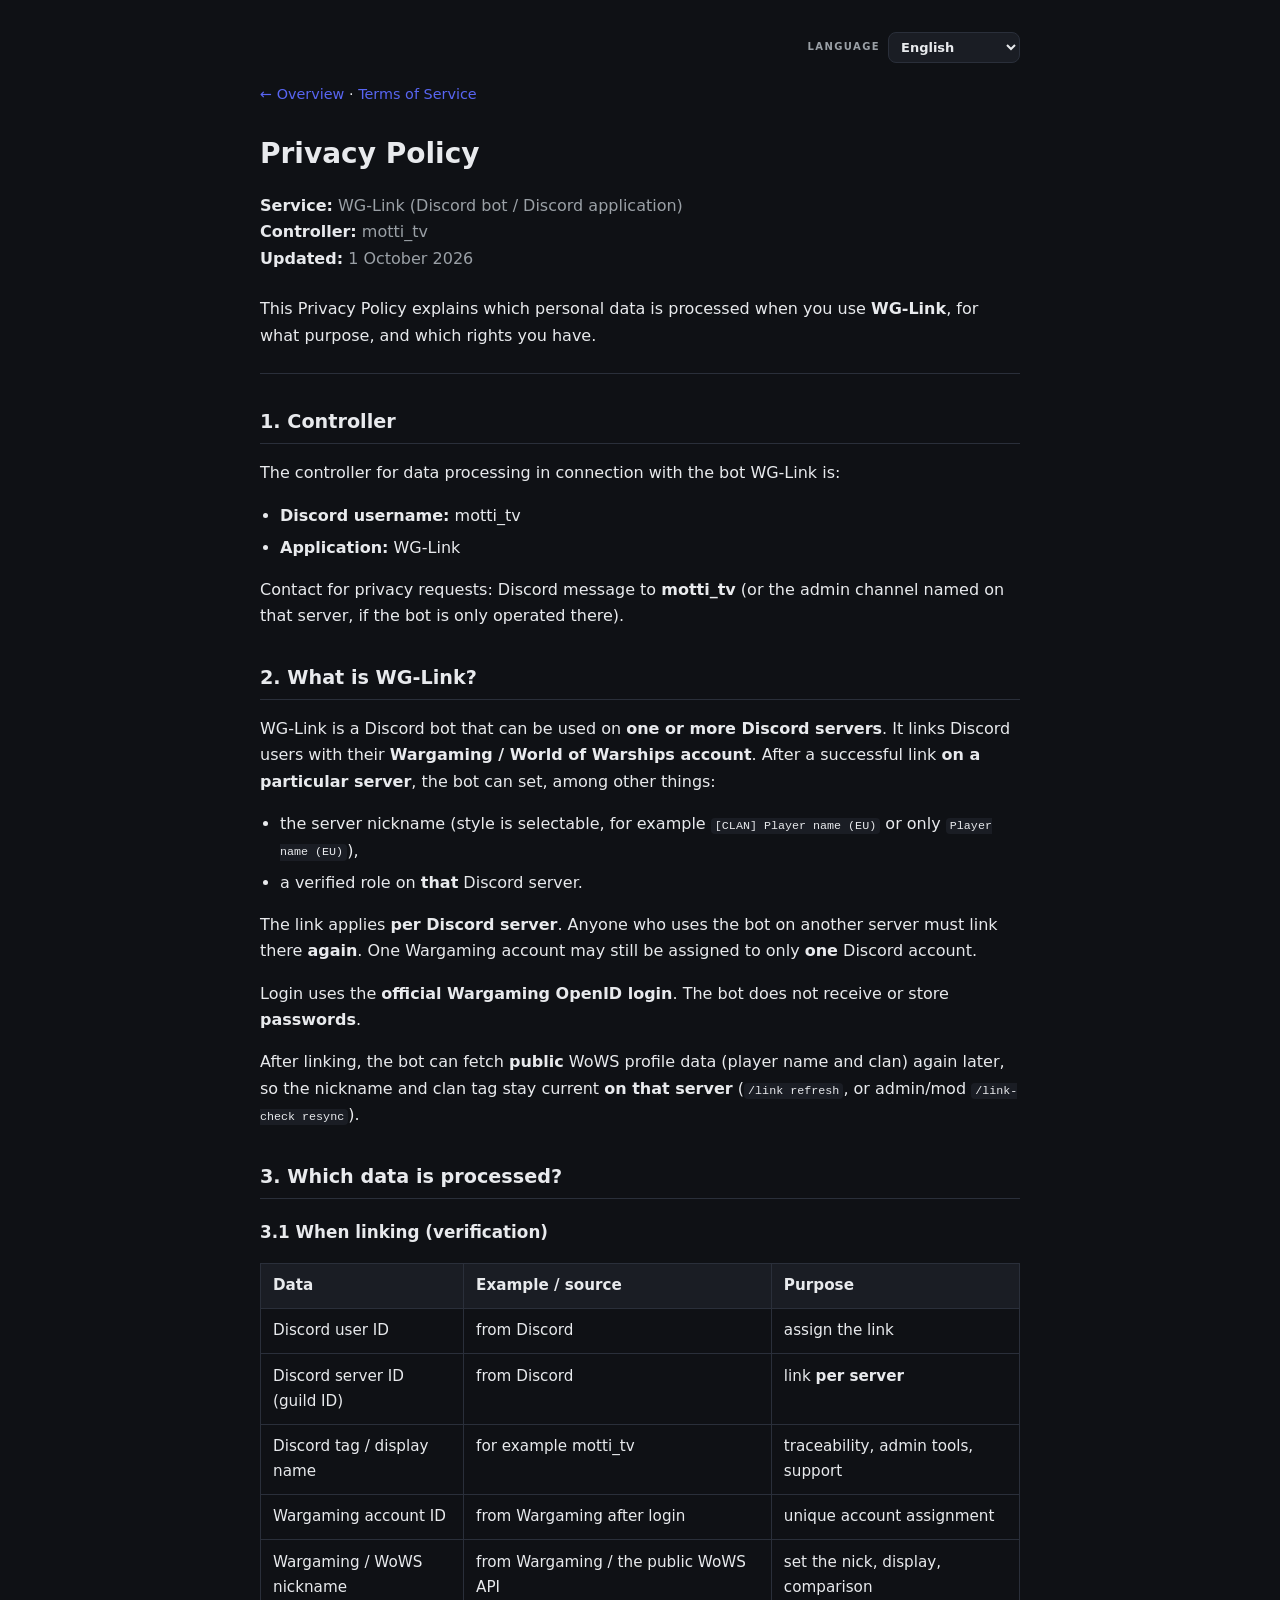
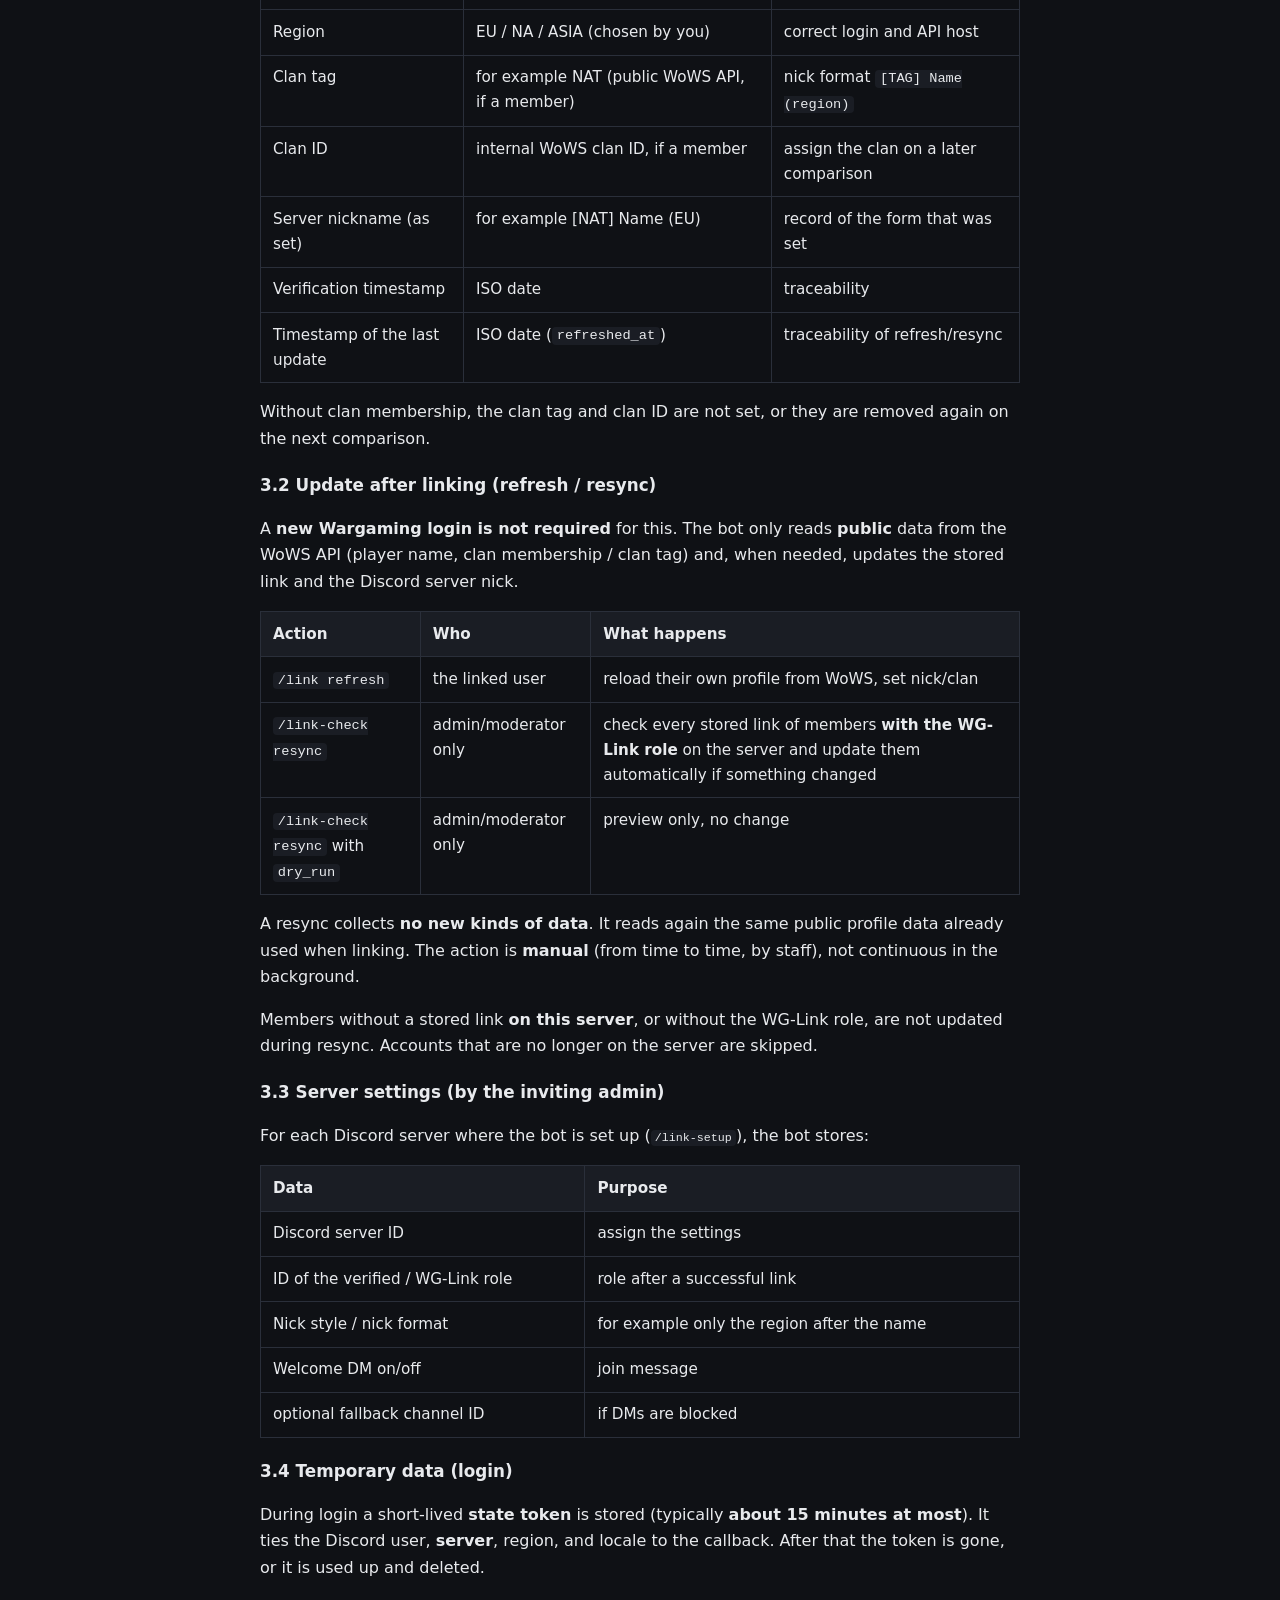
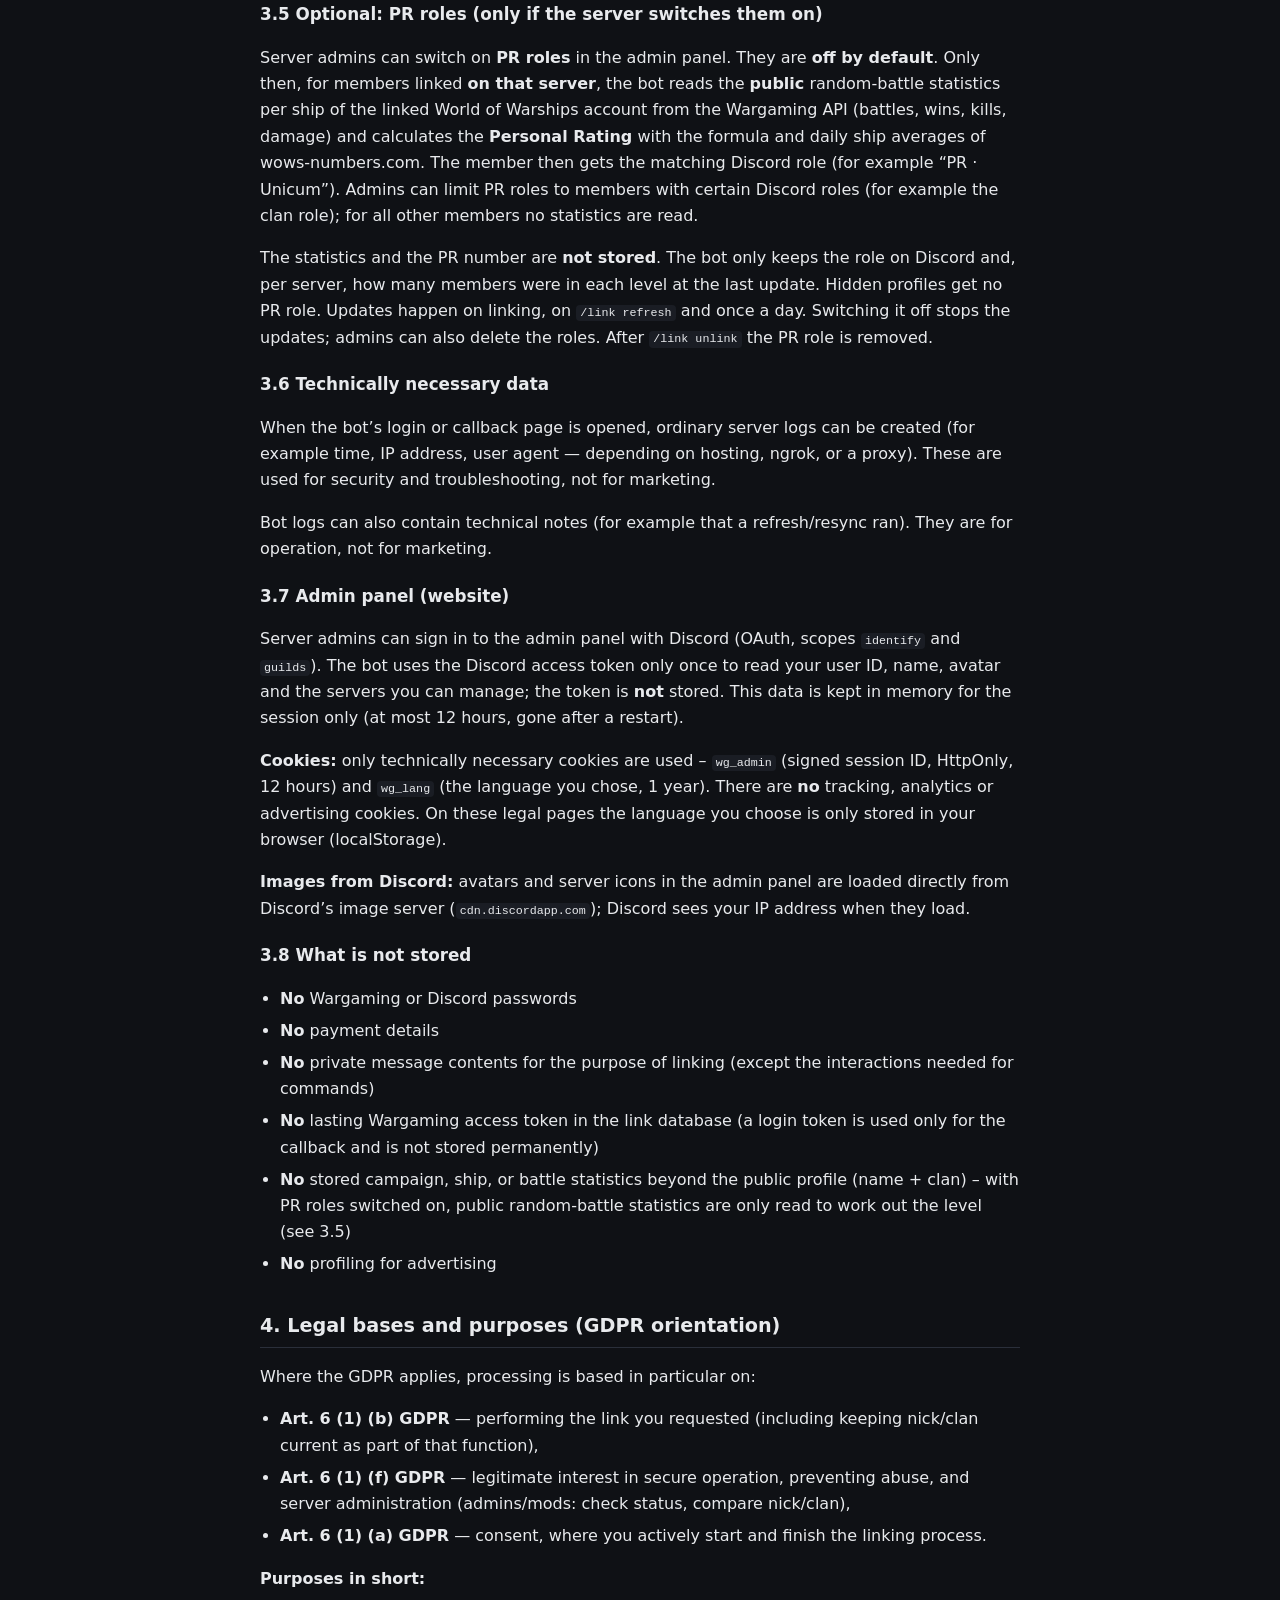
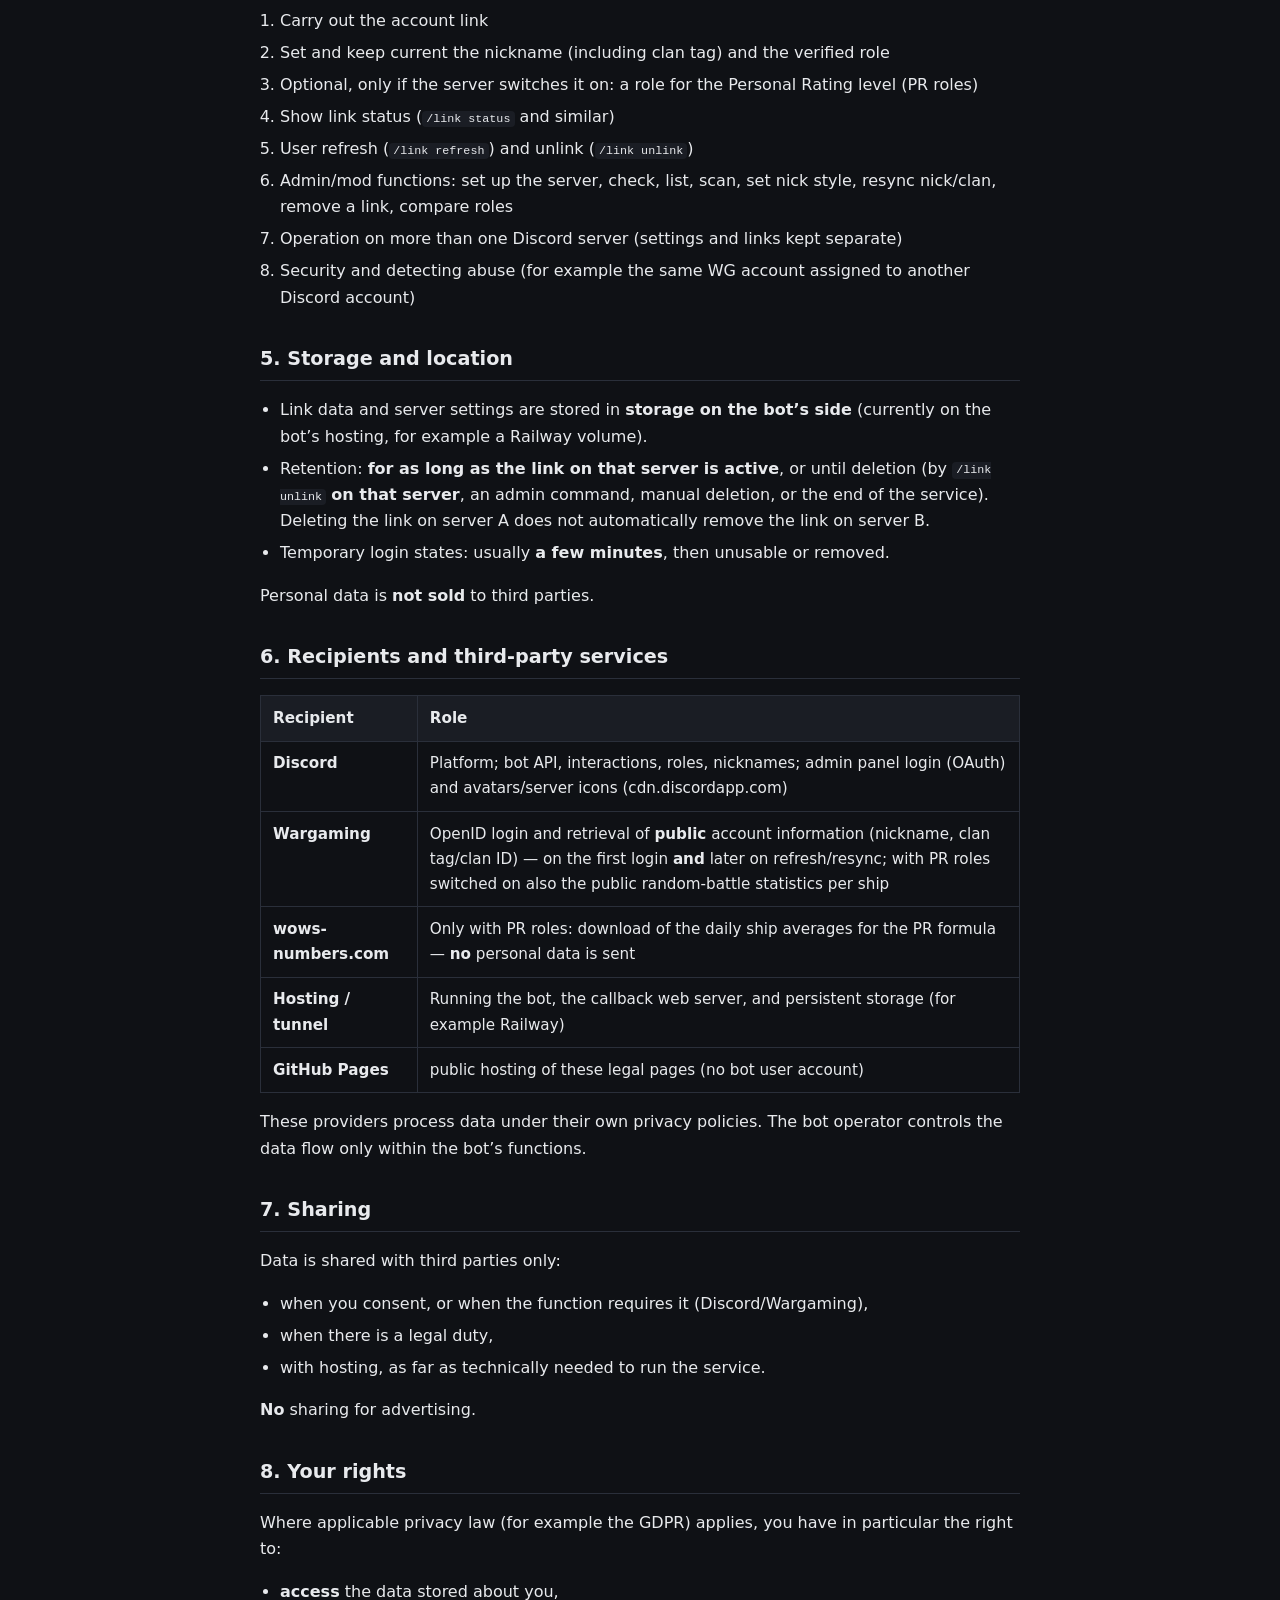
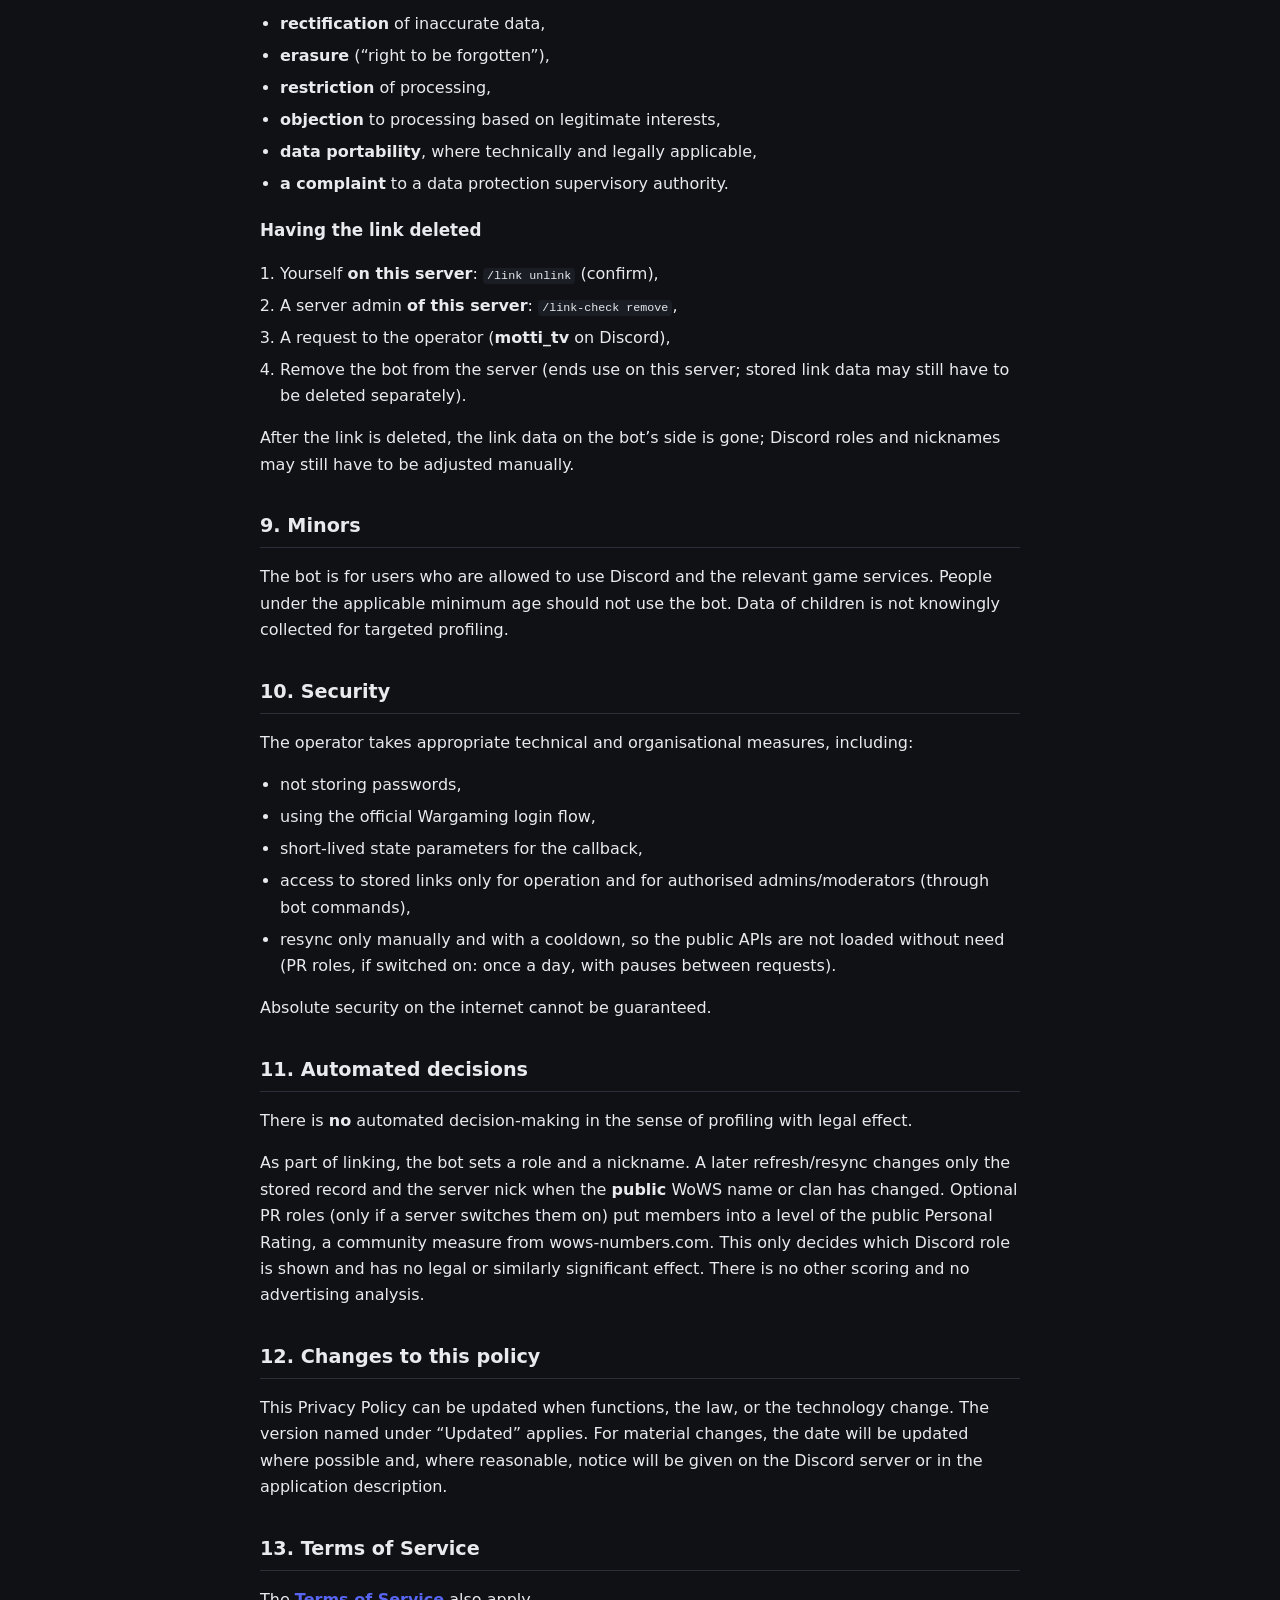
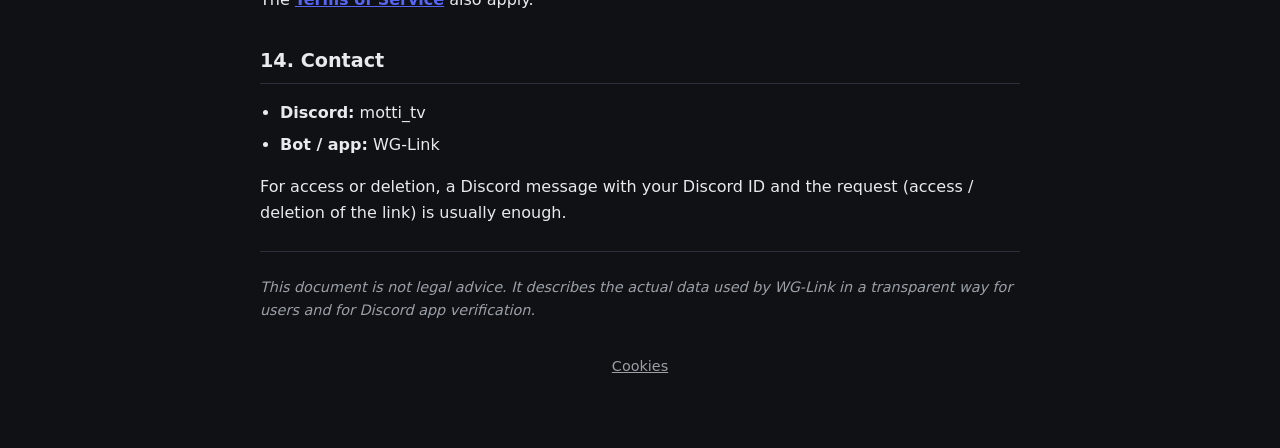
==== commit 1208c00f: "Cookie-Info: Link „Cookies“ in der Fußzeile mit Übersicht aller Cookies und Browser-Speicher Fenster" ====
--- a/privacy-policy.html
+++ b/privacy-policy.html
@@ -25,6 +25,7 @@
     })();
   </script>
   <link rel="stylesheet" href="site.css?v=1" />
+  <link rel="stylesheet" href="cookies.css?v=1" />
 </head>
 <body>
   <main>
@@ -1054,7 +1055,9 @@
         w sposób przejrzysty dla użytkowników i dla weryfikacji aplikacji Discord.
       </p>
     </article>
+    <p class="cookie-line"><a href="#cookies" data-cookie-info>Cookies</a></p>
   </main>
   <script src="lang.js?v=1"></script>
+  <script src="cookies.js?v=1" defer></script>
 </body>
 </html>
--- a/cookies.css
+++ b/cookies.css
@@ -0,0 +1,60 @@
+/* Cookie-Info-Fenster (Motti_TV-Projekte). Farben je Projekt über die Variablen im :root-Block oben. */
+:root {
+  --ck-bg: var(--card, #1a1d24);
+  --ck-card: var(--bg, #0f1115);
+  --ck-fg: var(--text, #e8eaed);
+  --ck-muted: var(--muted, #9aa0a6);
+  --ck-border: var(--border, #2a2f3a);
+  --ck-accent: var(--accent, #5865f2);
+  --ck-on-accent: #fff;
+  --ck-code: rgba(255,255,255,.07);
+  --ck-off: #3a3f4a;
+}
+.ck-dialog {
+  width: min(560px, calc(100vw - 32px));
+  max-height: calc(100vh - 48px);
+  overflow-y: auto;
+  padding: 22px 24px 20px;
+  border: 1px solid var(--ck-border);
+  border-radius: 16px;
+  background: var(--ck-bg);
+  color: var(--ck-fg);
+  font: inherit;
+  font-size: 15px;
+  line-height: 1.5;
+  box-shadow: 0 24px 64px rgba(0, 0, 0, .45);
+}
+.ck-dialog:focus { outline: none; }
+.ck-dialog::backdrop { background: rgba(0, 0, 0, .6); }
+.ck-top { display: flex; align-items: center; justify-content: space-between; gap: 12px; }
+.ck-top h2 { margin: 0; font-size: 1.35em; }
+.ck-x { background: none; border: 0; color: var(--ck-muted); font-size: 26px; line-height: 1; cursor: pointer; padding: 2px 6px; }
+.ck-x:hover { color: var(--ck-fg); }
+.ck-lead { margin: 10px 0 14px; color: var(--ck-muted); }
+.ck-section { margin: 0 0 12px; padding: 14px 16px; border: 1px solid var(--ck-border); border-radius: 12px; background: var(--ck-card); }
+.ck-section-head { display: flex; align-items: flex-start; justify-content: space-between; gap: 14px; }
+.ck-section h3 { margin: 0 0 2px; font-size: 1em; }
+.ck-note { margin: 0; color: var(--ck-muted); font-size: .92em; }
+.ck-list { list-style: none; margin: 10px 0 0; padding: 0; }
+.ck-item { padding: 8px 0 0; margin-top: 8px; border-top: 1px solid var(--ck-border); }
+.ck-item-head { display: flex; align-items: center; gap: 8px; flex-wrap: wrap; }
+.ck-name { font-size: .88em; padding: 1px 6px; border-radius: 6px; background: var(--ck-code); color: var(--ck-fg); }
+.ck-kind { font-size: .8em; color: var(--ck-muted); text-transform: uppercase; letter-spacing: .04em; }
+.ck-what { margin: 4px 0 0; font-size: .92em; }
+.ck-keep { margin: 2px 0 0; font-size: .85em; color: var(--ck-muted); }
+.ck-switch { display: inline-flex; align-items: center; gap: 8px; flex-shrink: 0; cursor: pointer; font-size: .85em; color: var(--ck-muted); }
+.ck-switch input { position: absolute; opacity: 0; width: 1px; height: 1px; }
+.ck-switch-track { position: relative; width: 42px; height: 24px; border-radius: 12px; background: var(--ck-off); transition: background .15s; }
+.ck-switch-track::after { content: ""; position: absolute; top: 3px; left: 3px; width: 18px; height: 18px; border-radius: 50%; background: #fff; transition: transform .15s; }
+.ck-switch input:checked + .ck-switch-track { background: var(--ck-accent); }
+.ck-switch input:checked + .ck-switch-track::after { transform: translateX(18px); }
+.ck-switch input:focus-visible + .ck-switch-track { outline: 2px solid var(--ck-accent); outline-offset: 2px; }
+.ck-switch-locked { cursor: default; }
+.ck-switch-locked .ck-switch-track { opacity: .55; }
+.ck-foot { display: flex; align-items: center; justify-content: space-between; gap: 12px; margin-top: 16px; flex-wrap: wrap; }
+.ck-privacy { color: var(--ck-accent); }
+.ck-close { border: 0; border-radius: 10px; padding: 9px 20px; background: var(--ck-accent); color: var(--ck-on-accent); font: inherit; font-weight: 600; cursor: pointer; }
+.ck-close:hover { filter: brightness(1.1); }
+[data-cookie-info] { cursor: pointer; }
+.cookie-line { margin: 32px 0 8px; text-align: center; font-size: .9em; }
+.cookie-line a { color: var(--ck-muted); }
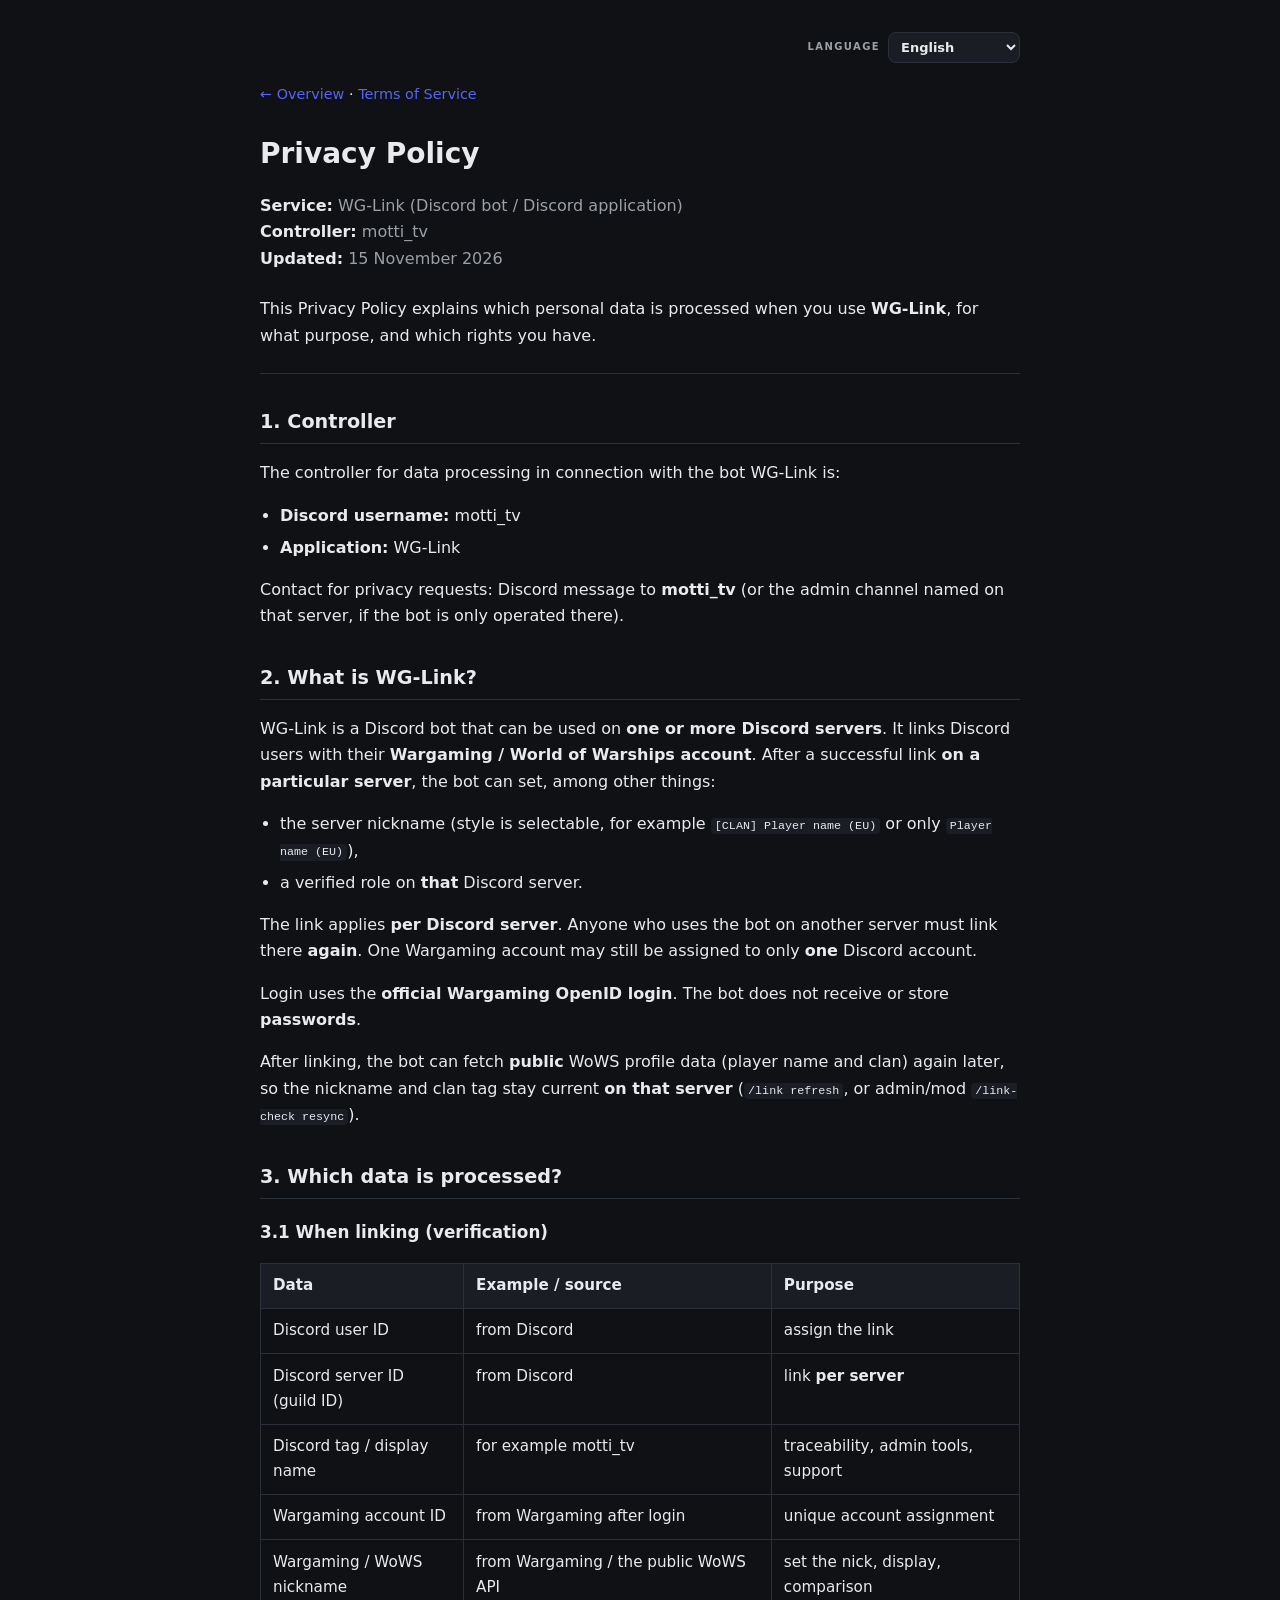
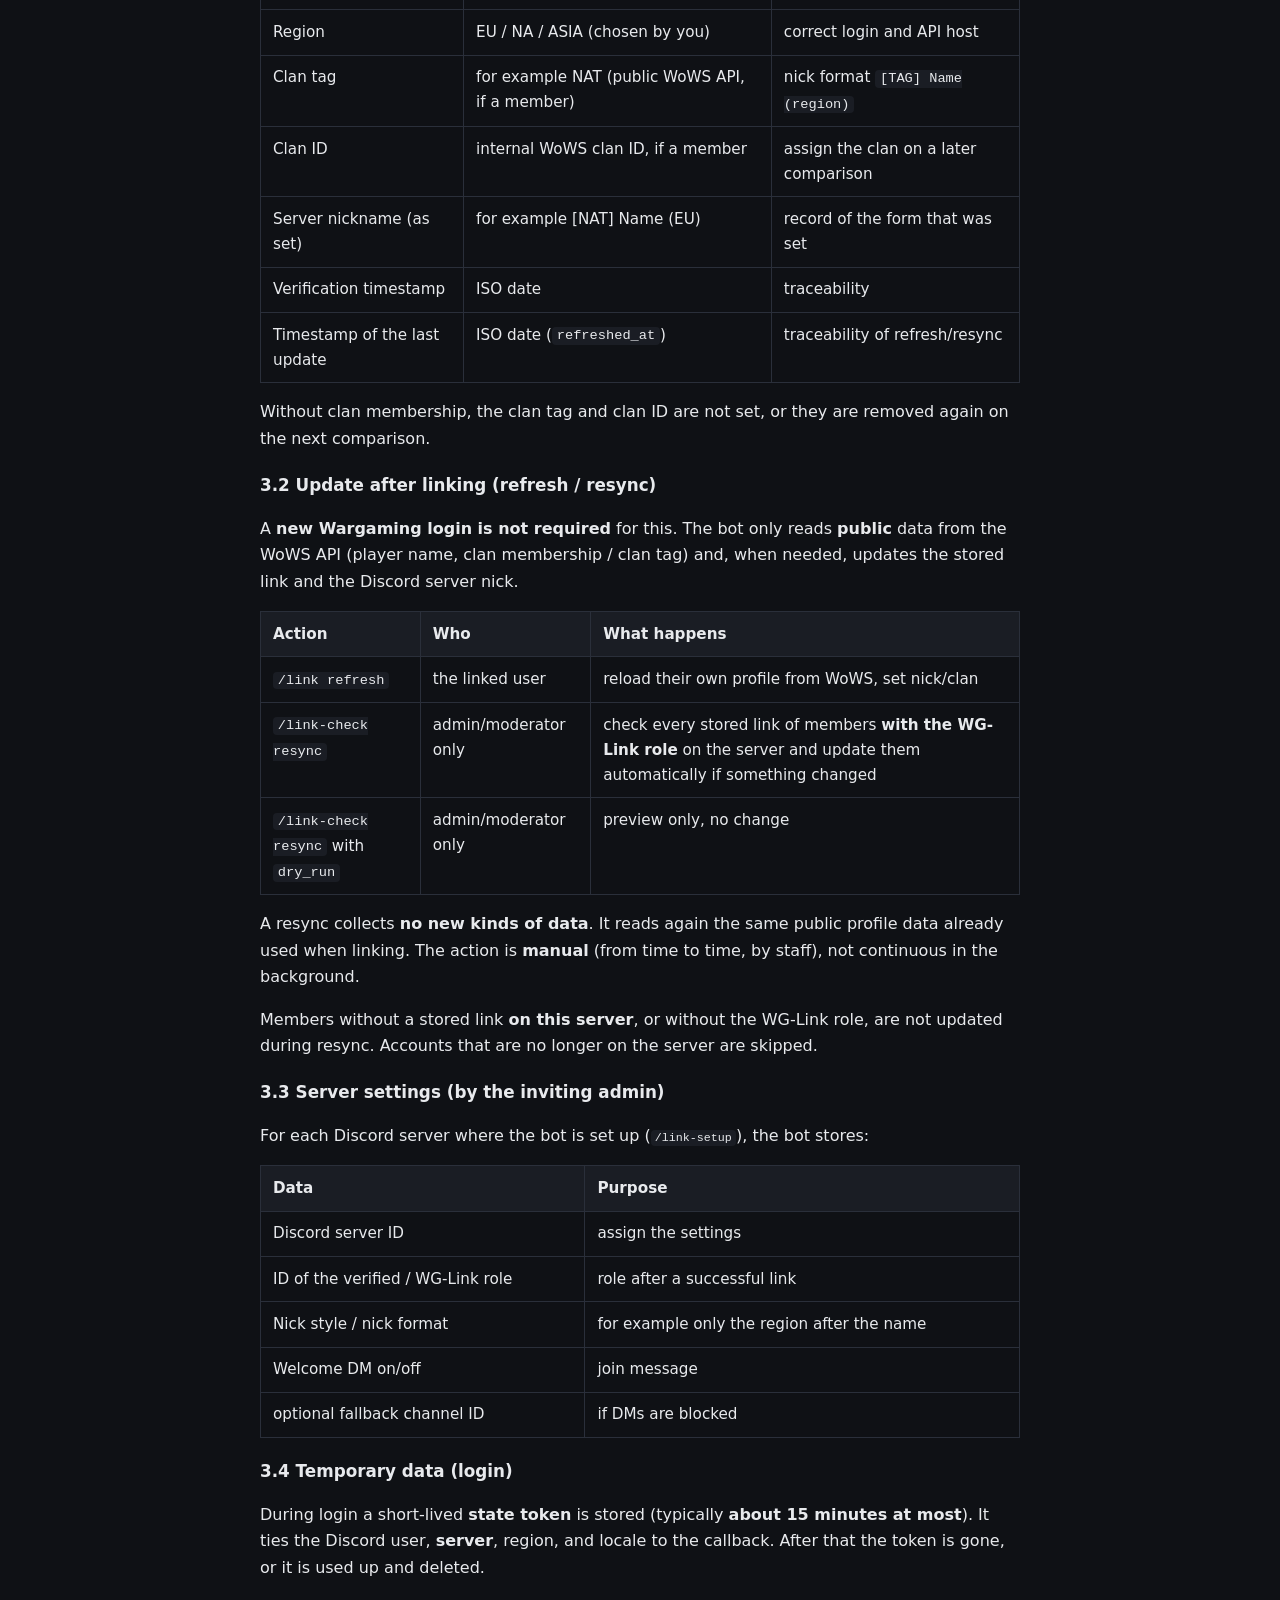
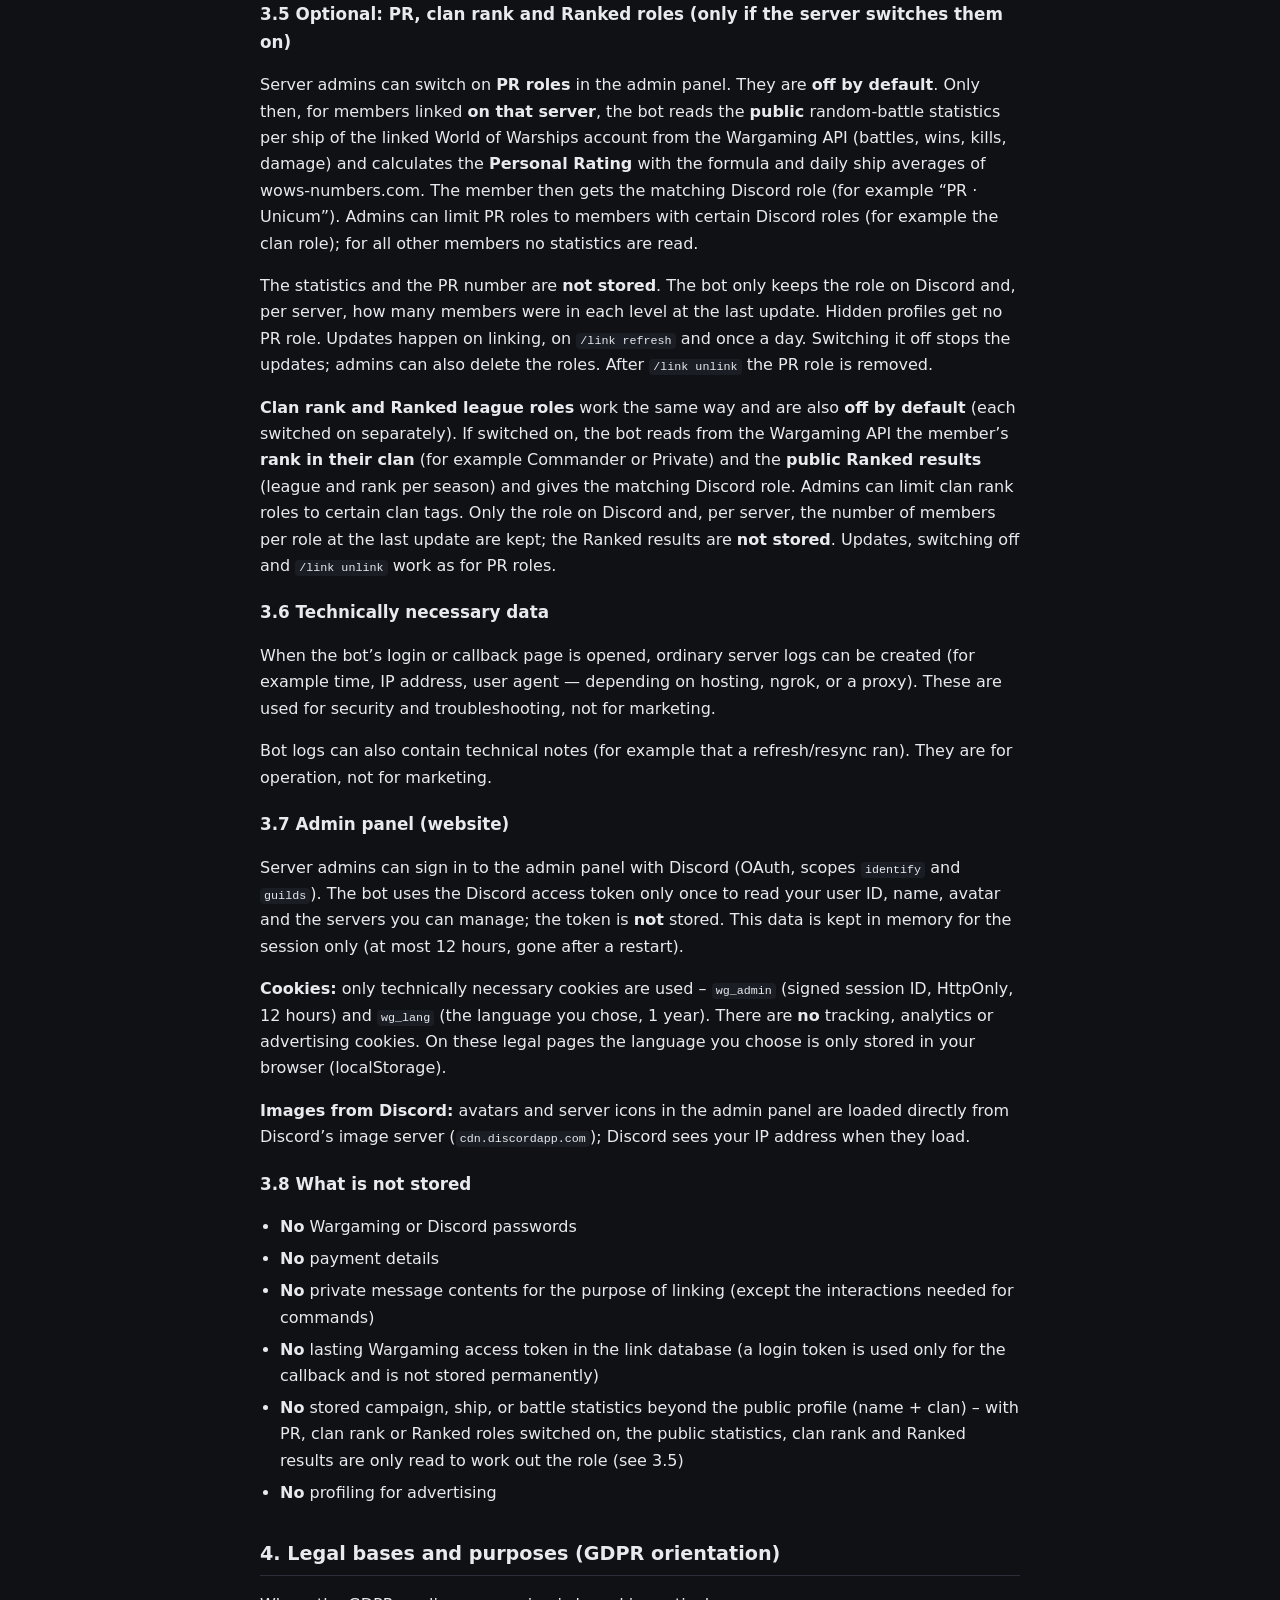
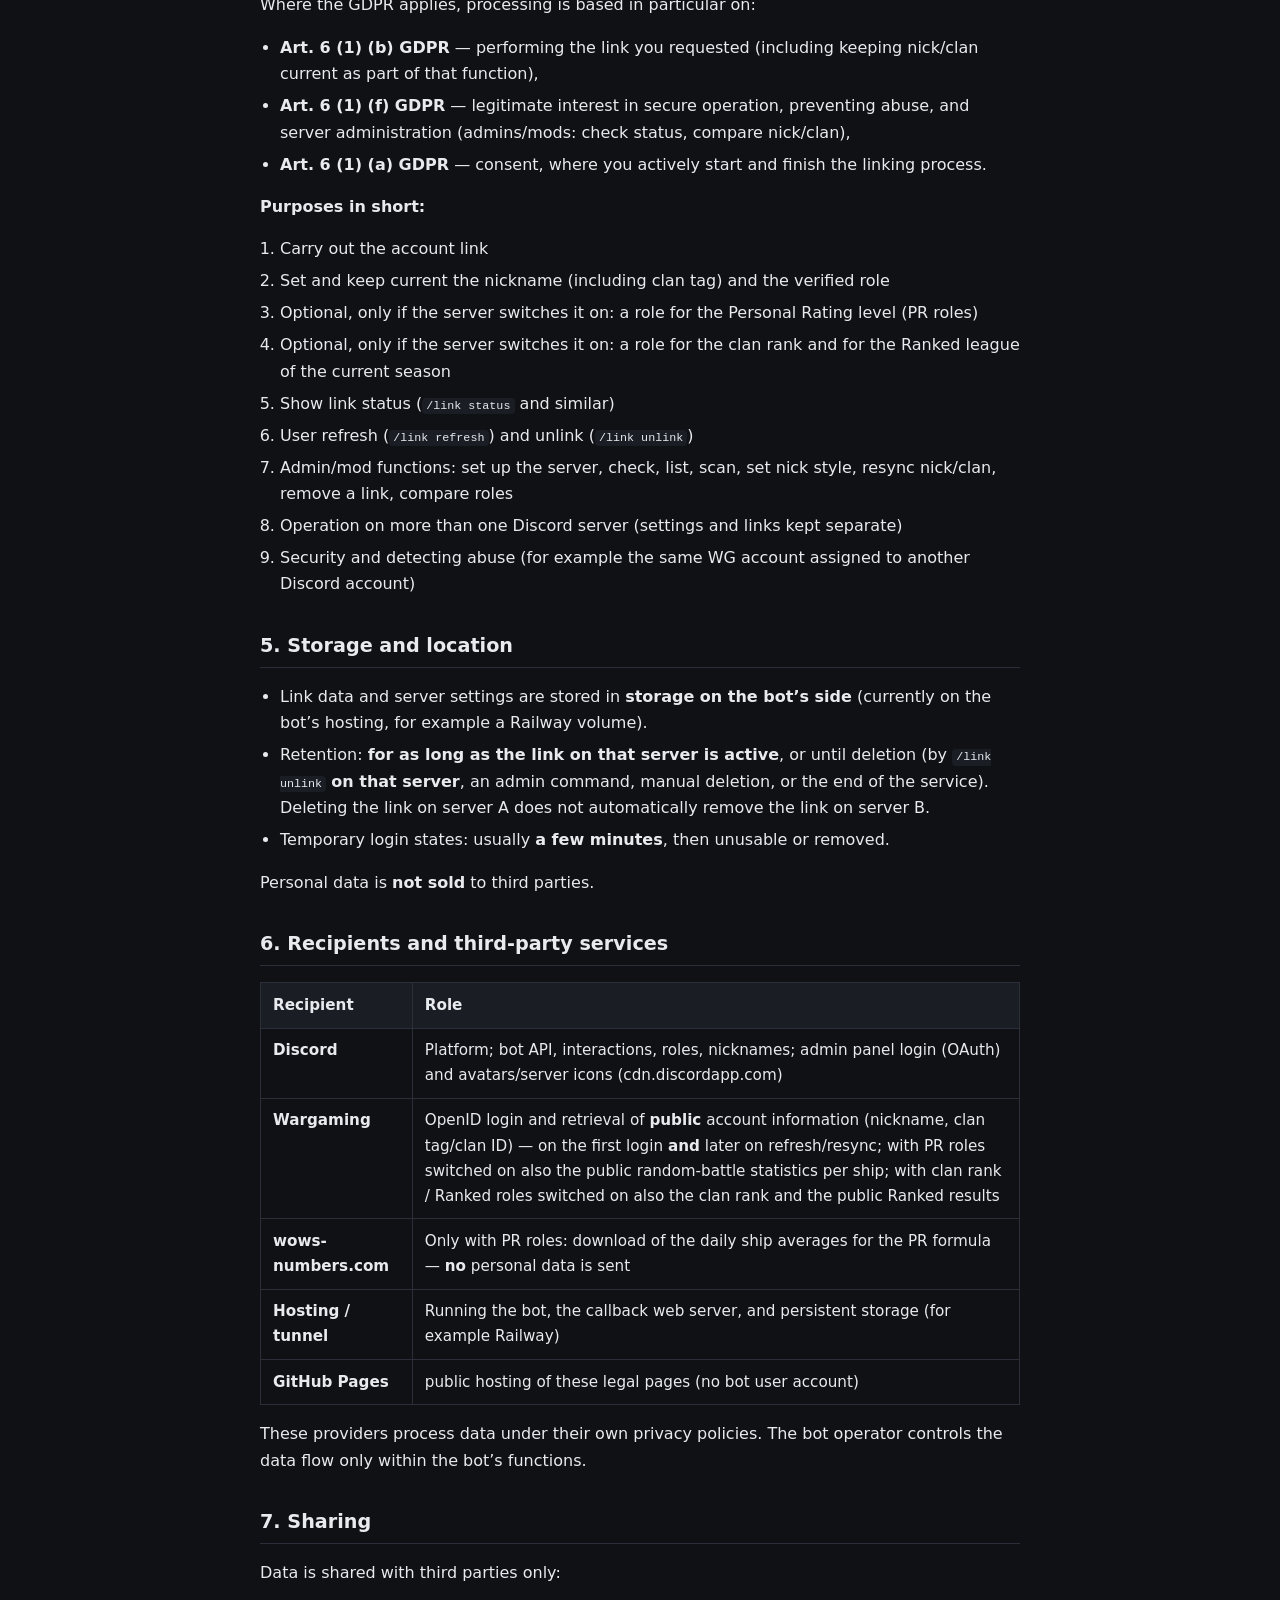
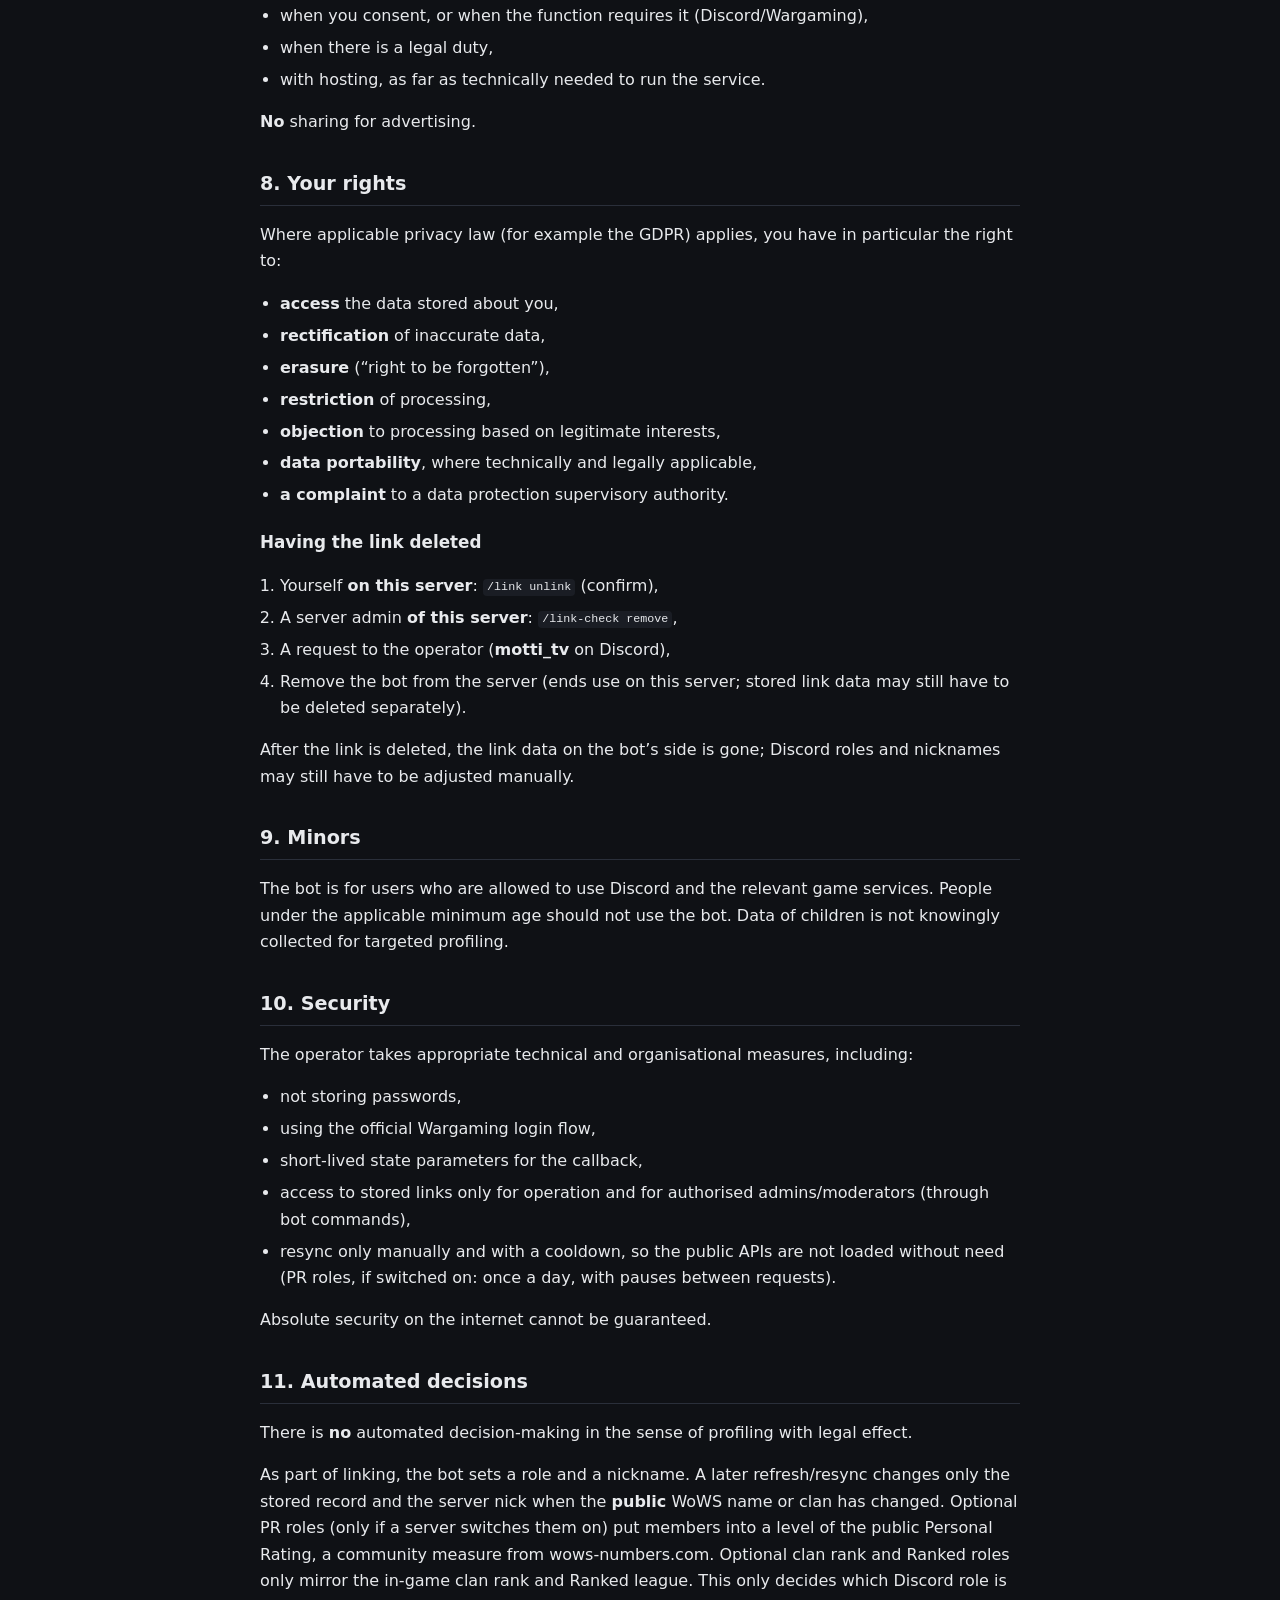
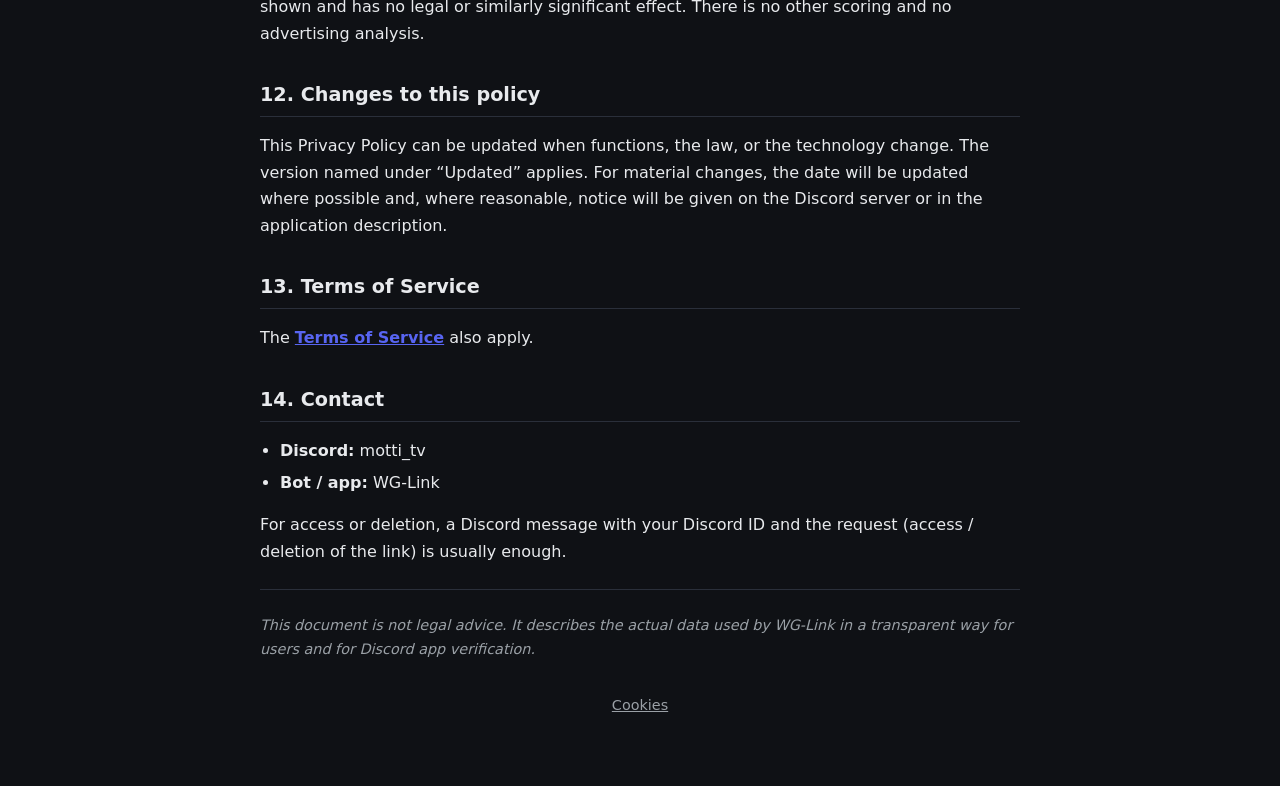
==== commit 95289bdb: "Clan rank & Ranked league roles: features with screenshots, setup step 8, privacy 3.5, terms (update" ====
--- a/privacy-policy.html
+++ b/privacy-policy.html
@@ -51,7 +51,7 @@
       <p class="meta">
         <strong>Service:</strong> WG-Link (Discord bot / Discord application)<br />
         <strong>Controller:</strong> motti_tv<br />
-        <strong>Updated:</strong> 1 October 2026
+        <strong>Updated:</strong> 15 November 2026
       </p>
       <p>
         This Privacy Policy explains which personal data is processed when you use
@@ -178,7 +178,7 @@
         After that the token is gone, or it is used up and deleted.
       </p>
 
-      <h3>3.5 Optional: PR roles (only if the server switches them on)</h3>
+      <h3>3.5 Optional: PR, clan rank and Ranked roles (only if the server switches them on)</h3>
       <p>
         Server admins can switch on <strong>PR roles</strong> in the admin panel. They are <strong>off by default</strong>.
         Only then, for members linked <strong>on that server</strong>, the bot reads the <strong>public</strong> random-battle
@@ -193,6 +193,14 @@
         on <code>/link refresh</code> and once a day. Switching it off stops the updates; admins can also delete the roles.
         After <code>/link unlink</code> the PR role is removed.
       </p>
+      <p>
+        <strong>Clan rank and Ranked league roles</strong> work the same way and are also <strong>off by default</strong> (each switched
+        on separately). If switched on, the bot reads from the Wargaming API the member’s <strong>rank in their clan</strong>
+        (for example Commander or Private) and the <strong>public Ranked results</strong> (league and rank per season) and gives the
+        matching Discord role. Admins can limit clan rank roles to certain clan tags. Only the role on Discord and, per server, the
+        number of members per role at the last update are kept; the Ranked results are <strong>not stored</strong>. Updates, switching
+        off and <code>/link unlink</code> work as for PR roles.
+      </p>
 
       <h3>3.6 Technically necessary data</h3>
       <p>
@@ -227,7 +235,7 @@
         <li><strong>No</strong> payment details</li>
         <li><strong>No</strong> private message contents for the purpose of linking (except the interactions needed for commands)</li>
         <li><strong>No</strong> lasting Wargaming access token in the link database (a login token is used only for the callback and is not stored permanently)</li>
-        <li><strong>No</strong> stored campaign, ship, or battle statistics beyond the public profile (name + clan) – with PR roles switched on, public random-battle statistics are only read to work out the level (see 3.5)</li>
+        <li><strong>No</strong> stored campaign, ship, or battle statistics beyond the public profile (name + clan) – with PR, clan rank or Ranked roles switched on, the public statistics, clan rank and Ranked results are only read to work out the role (see 3.5)</li>
         <li><strong>No</strong> profiling for advertising</li>
       </ul>
 
@@ -243,6 +251,7 @@
         <li>Carry out the account link</li>
         <li>Set and keep current the nickname (including clan tag) and the verified role</li>
         <li>Optional, only if the server switches it on: a role for the Personal Rating level (PR roles)</li>
+        <li>Optional, only if the server switches it on: a role for the clan rank and for the Ranked league of the current season</li>
         <li>Show link status (<code>/link status</code> and similar)</li>
         <li>User refresh (<code>/link refresh</code>) and unlink (<code>/link unlink</code>)</li>
         <li>Admin/mod functions: set up the server, check, list, scan, set nick style, resync nick/clan, remove a link, compare roles</li>
@@ -270,7 +279,7 @@
           </tr>
           <tr>
             <td><strong>Wargaming</strong></td>
-            <td>OpenID login and retrieval of <strong>public</strong> account information (nickname, clan tag/clan ID) — on the first login <strong>and</strong> later on refresh/resync; with PR roles switched on also the public random-battle statistics per ship</td>
+            <td>OpenID login and retrieval of <strong>public</strong> account information (nickname, clan tag/clan ID) — on the first login <strong>and</strong> later on refresh/resync; with PR roles switched on also the public random-battle statistics per ship; with clan rank / Ranked roles switched on also the clan rank and the public Ranked results</td>
           </tr>
           <tr>
             <td><strong>wows-numbers.com</strong></td>
@@ -349,7 +358,8 @@
         As part of linking, the bot sets a role and a nickname. A later refresh/resync changes only the
         stored record and the server nick when the <strong>public</strong> WoWS name or clan has changed.
         Optional PR roles (only if a server switches them on) put members into a level of the public Personal Rating,
-        a community measure from wows-numbers.com. This only decides which Discord role is shown and has no legal or
+        a community measure from wows-numbers.com. Optional clan rank and Ranked roles only mirror the in-game clan rank and
+        Ranked league. This only decides which Discord role is shown and has no legal or
         similarly significant effect. There is no other scoring and no advertising analysis.
       </p>
 
@@ -390,7 +400,7 @@
       <p class="meta">
         <strong>Dienst:</strong> WG-Link (Discord-Bot / Discord-Anwendung)<br />
         <strong>Verantwortlicher:</strong> motti_tv<br />
-        <strong>Stand:</strong> 1. Oktober 2026
+        <strong>Stand:</strong> 15. November 2026
       </p>
       <p>
         Diese Datenschutzerklärung informiert darüber, welche personenbezogenen Daten bei der Nutzung von
@@ -518,7 +528,7 @@
         Danach entfällt der Token bzw. er wird verbraucht/gelöscht.
       </p>
 
-      <h3>3.5 Optional: PR-Rollen (nur wenn der Server sie einschaltet)</h3>
+      <h3>3.5 Optional: PR-, Clan-Rang- und Ranked-Rollen (nur wenn der Server sie einschaltet)</h3>
       <p>
         Server-Admins können im Admin-Panel <strong>PR-Rollen</strong> einschalten. Sie sind <strong>standardmäßig aus</strong>.
         Nur dann liest der Bot für die <strong>auf diesem Server</strong> verknüpften Mitglieder die <strong>öffentlichen</strong>
@@ -534,6 +544,14 @@
         PR-Rolle. Aktualisiert wird bei der Verknüpfung, bei <code>/link refresh</code> und einmal am Tag. Ausschalten beendet
         die Aktualisierung; Admins können die Rollen auch löschen. Nach <code>/link unlink</code> wird die PR-Rolle entfernt.
       </p>
+      <p>
+        <strong>Clan-Rang- und Ranked-Liga-Rollen</strong> funktionieren genauso und sind ebenfalls <strong>standardmäßig aus</strong>
+        (jede Art einzeln einschaltbar). Wenn eingeschaltet, liest der Bot über die Wargaming-API den <strong>Rang des Mitglieds in
+        seinem Clan</strong> (z. B. Kommandant oder Gefreiter) und die <strong>öffentlichen Ranked-Ergebnisse</strong> (Liga und Rang je
+        Saison) und vergibt die passende Discord-Rolle. Admins können Clan-Rang-Rollen auf bestimmte Clan-Tags beschränken. Gespeichert
+        werden nur die Rolle auf Discord und pro Server die Anzahl der Mitglieder je Rolle beim letzten Abgleich; die Ranked-Ergebnisse
+        werden <strong>nicht gespeichert</strong>. Aktualisierung, Ausschalten und <code>/link unlink</code> wie bei den PR-Rollen.
+      </p>
 
       <h3>3.6 Technisch notwendige Daten</h3>
       <p>
@@ -569,7 +587,7 @@
         <li><strong>Keine</strong> Zahlungsmitteldaten</li>
         <li><strong>Keine</strong> privaten Nachrichten-Inhalte zum Zweck der Verknüpfung (außer den für Befehle nötigen Interaktionen)</li>
         <li><strong>Kein</strong> dauerhafter Wargaming-Access-Token in der Verknüpfungsdatenbank (ein Login-Token dient nur dem Callback und wird nicht dauerhaft gespeichert)</li>
-        <li><strong>Keine</strong> gespeicherten Kampagnen-, Schiffs- oder Kampfstatistiken über das öffentliche Profil (Name + Klan) hinaus – bei eingeschalteten PR-Rollen werden öffentliche Random-Statistiken nur gelesen, um die Stufe zu bestimmen (siehe 3.5)</li>
+        <li><strong>Keine</strong> gespeicherten Kampagnen-, Schiffs- oder Kampfstatistiken über das öffentliche Profil (Name + Klan) hinaus – bei eingeschalteten PR-, Clan-Rang- oder Ranked-Rollen werden öffentliche Statistiken, Clan-Rang und Ranked-Ergebnisse nur gelesen, um die Rolle zu bestimmen (siehe 3.5)</li>
         <li><strong>Kein</strong> Profiling zu Werbezwecken</li>
       </ul>
 
@@ -585,6 +603,7 @@
         <li>Durchführen der Account-Verknüpfung</li>
         <li>Setzen und aktuell halten von Nickname (inkl. Klan-Tag) und Verifizierungs-Rolle</li>
         <li>Optional, nur wenn der Server es einschaltet: eine Rolle für die Personal-Rating-Stufe (PR-Rollen)</li>
+        <li>Optional, nur wenn der Server es einschaltet: eine Rolle für den Clan-Rang und für die Ranked-Liga der aktuellen Saison</li>
         <li>Anzeige des Verknüpfungsstatus (<code>/link status</code> u. ä.)</li>
         <li>Nutzer-Aktualisierung (<code>/link refresh</code>) und Trennen (<code>/link unlink</code>)</li>
         <li>Admin-/Mod-Funktionen: Server einrichten, prüfen, listen, scannen, Nick-Stil setzen, Nick/Klan resyncen, Verknüpfung entfernen, Rollen abgleichen</li>
@@ -612,7 +631,7 @@
           </tr>
           <tr>
             <td><strong>Wargaming</strong></td>
-            <td>OpenID-Login und Abruf <strong>öffentlicher</strong> Account-Infos (Nickname, Klan-Tag/Klan-ID) – beim ersten Login <strong>und</strong> später bei Refresh/Resync; bei eingeschalteten PR-Rollen auch die öffentlichen Random-Statistiken pro Schiff</td>
+            <td>OpenID-Login und Abruf <strong>öffentlicher</strong> Account-Infos (Nickname, Klan-Tag/Klan-ID) – beim ersten Login <strong>und</strong> später bei Refresh/Resync; bei eingeschalteten PR-Rollen auch die öffentlichen Random-Statistiken pro Schiff; bei eingeschalteten Clan-Rang-/Ranked-Rollen auch der Clan-Rang und die öffentlichen Ranked-Ergebnisse</td>
           </tr>
           <tr>
             <td><strong>wows-numbers.com</strong></td>
@@ -689,7 +708,8 @@
         Der Bot setzt im Rahmen der Verknüpfung Rolle und Nickname. Ein späterer Refresh/Resync ändert nur den
         gespeicherten Stand und den Server-Nick, wenn sich der <strong>öffentliche</strong> WoWS-Name oder Klan geändert hat.
         Optionale PR-Rollen (nur wenn ein Server sie einschaltet) ordnen Mitglieder einer Stufe des öffentlichen Personal
-        Ratings zu, einer Community-Kennzahl von wows-numbers.com. Das entscheidet nur, welche Discord-Rolle angezeigt wird,
+        Ratings zu, einer Community-Kennzahl von wows-numbers.com. Optionale Clan-Rang- und Ranked-Rollen spiegeln nur den Rang
+        im Clan und die Ranked-Liga aus dem Spiel. Das entscheidet nur, welche Discord-Rolle angezeigt wird,
         und hat keine rechtliche oder ähnlich erhebliche Wirkung. Ein weiteres Scoring oder eine werbliche Auswertung gibt es nicht.
       </p>
 
@@ -728,7 +748,7 @@
       <p class="meta">
         <strong>Usługa:</strong> WG-Link (bot Discord / aplikacja Discord)<br />
         <strong>Administrator danych:</strong> motti_tv<br />
-        <strong>Stan:</strong> 1 października 2026
+        <strong>Stan:</strong> 15 listopada 2026
       </p>
       <p>
         Ta polityka prywatności informuje, jakie dane osobowe są przetwarzane przy korzystaniu z
@@ -855,7 +875,7 @@
         Potem token odpada albo zostaje zużyty i usunięty.
       </p>
 
-      <h3>3.5 Opcjonalnie: role PR (tylko gdy serwer je włączy)</h3>
+      <h3>3.5 Opcjonalnie: role PR, rangi w klanie i rankingowe (tylko gdy serwer je włączy)</h3>
       <p>
         Admini serwera mogą włączyć <strong>role PR</strong> w panelu administracyjnym. Są <strong>domyślnie wyłączone</strong>.
         Tylko wtedy bot odczytuje dla członków połączonych <strong>na tym serwerze</strong> <strong>publiczne</strong> statystyki
@@ -870,6 +890,14 @@
         Aktualizacja następuje przy połączeniu, przy <code>/link refresh</code> i raz dziennie. Wyłączenie zatrzymuje
         aktualizacje; admini mogą też usunąć role. Po <code>/link unlink</code> rola PR jest usuwana.
       </p>
+      <p>
+        <strong>Role rangi w klanie i lig rankingowych</strong> działają tak samo i również są <strong>domyślnie wyłączone</strong>
+        (każdą włącza się osobno). Po włączeniu bot odczytuje z API Wargaming <strong>rangę członka w jego klanie</strong>
+        (np. Dowódca lub Szeregowy) oraz <strong>publiczne wyniki rankingowe</strong> (liga i ranga w sezonie) i nadaje odpowiednią rolę
+        Discord. Admini mogą ograniczyć role rangi w klanie do wybranych tagów klanów. Zapisywana jest tylko rola na Discordzie oraz, dla
+        każdego serwera, liczba członków w każdej roli przy ostatniej aktualizacji; wyniki rankingowe <strong>nie są zapisywane</strong>.
+        Aktualizacja, wyłączanie i <code>/link unlink</code> działają jak przy rolach PR.
+      </p>
 
       <h3>3.6 Dane technicznie konieczne</h3>
       <p>
@@ -904,7 +932,7 @@
         <li><strong>Żadnych</strong> danych płatniczych</li>
         <li><strong>Żadnej</strong> treści prywatnych wiadomości w celu łączenia (poza interakcjami potrzebnymi do komend)</li>
         <li><strong>Żadnego</strong> trwałego tokenu dostępu Wargaming w bazie połączeń (token logowania służy tylko callbackowi i nie jest przechowywany na stałe)</li>
-        <li><strong>Żadnych</strong> zapisanych statystyk kampanii, okrętów ani bitew poza publicznym profilem (nazwa + klan) – przy włączonych rolach PR publiczne statystyki bitew losowych są tylko odczytywane, aby ustalić poziom (zob. 3.5)</li>
+        <li><strong>Żadnych</strong> zapisanych statystyk kampanii, okrętów ani bitew poza publicznym profilem (nazwa + klan) – przy włączonych rolach PR, rangi w klanie lub rankingowych publiczne statystyki, ranga w klanie i wyniki rankingowe są tylko odczytywane, aby ustalić rolę (zob. 3.5)</li>
         <li><strong>Żadnego</strong> profilowania do celów reklamowych</li>
       </ul>
 
@@ -920,6 +948,7 @@
         <li>Wykonanie połączenia kont</li>
         <li>Ustawienie i utrzymanie aktualnego nicku (w tym tagu klanu) oraz roli weryfikacji</li>
         <li>Opcjonalnie, tylko gdy serwer to włączy: rola za poziom Personal Rating (role PR)</li>
+        <li>Opcjonalnie, tylko gdy serwer to włączy: rola za rangę w klanie i za ligę rankingową bieżącego sezonu</li>
         <li>Pokazanie statusu połączenia (<code>/link status</code> i podobne)</li>
         <li>Aktualizacja przez użytkownika (<code>/link refresh</code>) i rozłączenie (<code>/link unlink</code>)</li>
         <li>Funkcje admina/moderatora: konfiguracja serwera, sprawdzanie, listy, skan, styl nicku, resync nicku/klanu, usunięcie połączenia, porównanie ról</li>
@@ -947,7 +976,7 @@
           </tr>
           <tr>
             <td><strong>Wargaming</strong></td>
-            <td>Logowanie OpenID i pobranie <strong>publicznych</strong> informacji o koncie (nick, tag klanu/ID klanu) — przy pierwszym logowaniu <strong>i</strong> później przy refresh/resync; przy włączonych rolach PR także publiczne statystyki bitew losowych dla okrętów</td>
+            <td>Logowanie OpenID i pobranie <strong>publicznych</strong> informacji o koncie (nick, tag klanu/ID klanu) — przy pierwszym logowaniu <strong>i</strong> później przy refresh/resync; przy włączonych rolach PR także publiczne statystyki bitew losowych dla okrętów; przy włączonych rolach rangi w klanie / rankingowych także ranga w klanie i publiczne wyniki rankingowe</td>
           </tr>
           <tr>
             <td><strong>wows-numbers.com</strong></td>
@@ -1026,7 +1055,8 @@
         W ramach łączenia bot ustawia rolę i nick. Późniejszy refresh/resync zmienia tylko
         zapisany stan i nick na serwerze, gdy zmieniła się <strong>publiczna</strong> nazwa WoWS albo klan.
         Opcjonalne role PR (tylko gdy serwer je włączy) przypisują członków do poziomu publicznego Personal Rating,
-        miary społeczności z wows-numbers.com. Decyduje to tylko o tym, jaka rola Discord jest widoczna, i nie ma skutku
+        miary społeczności z wows-numbers.com. Opcjonalne role rangi w klanie i rankingowe tylko odzwierciedlają rangę w klanie
+        i ligę rankingową z gry. Decyduje to tylko o tym, jaka rola Discord jest widoczna, i nie ma skutku
         prawnego ani podobnie istotnego. Nie ma innego scoringu ani analizy reklamowej.
       </p>
 
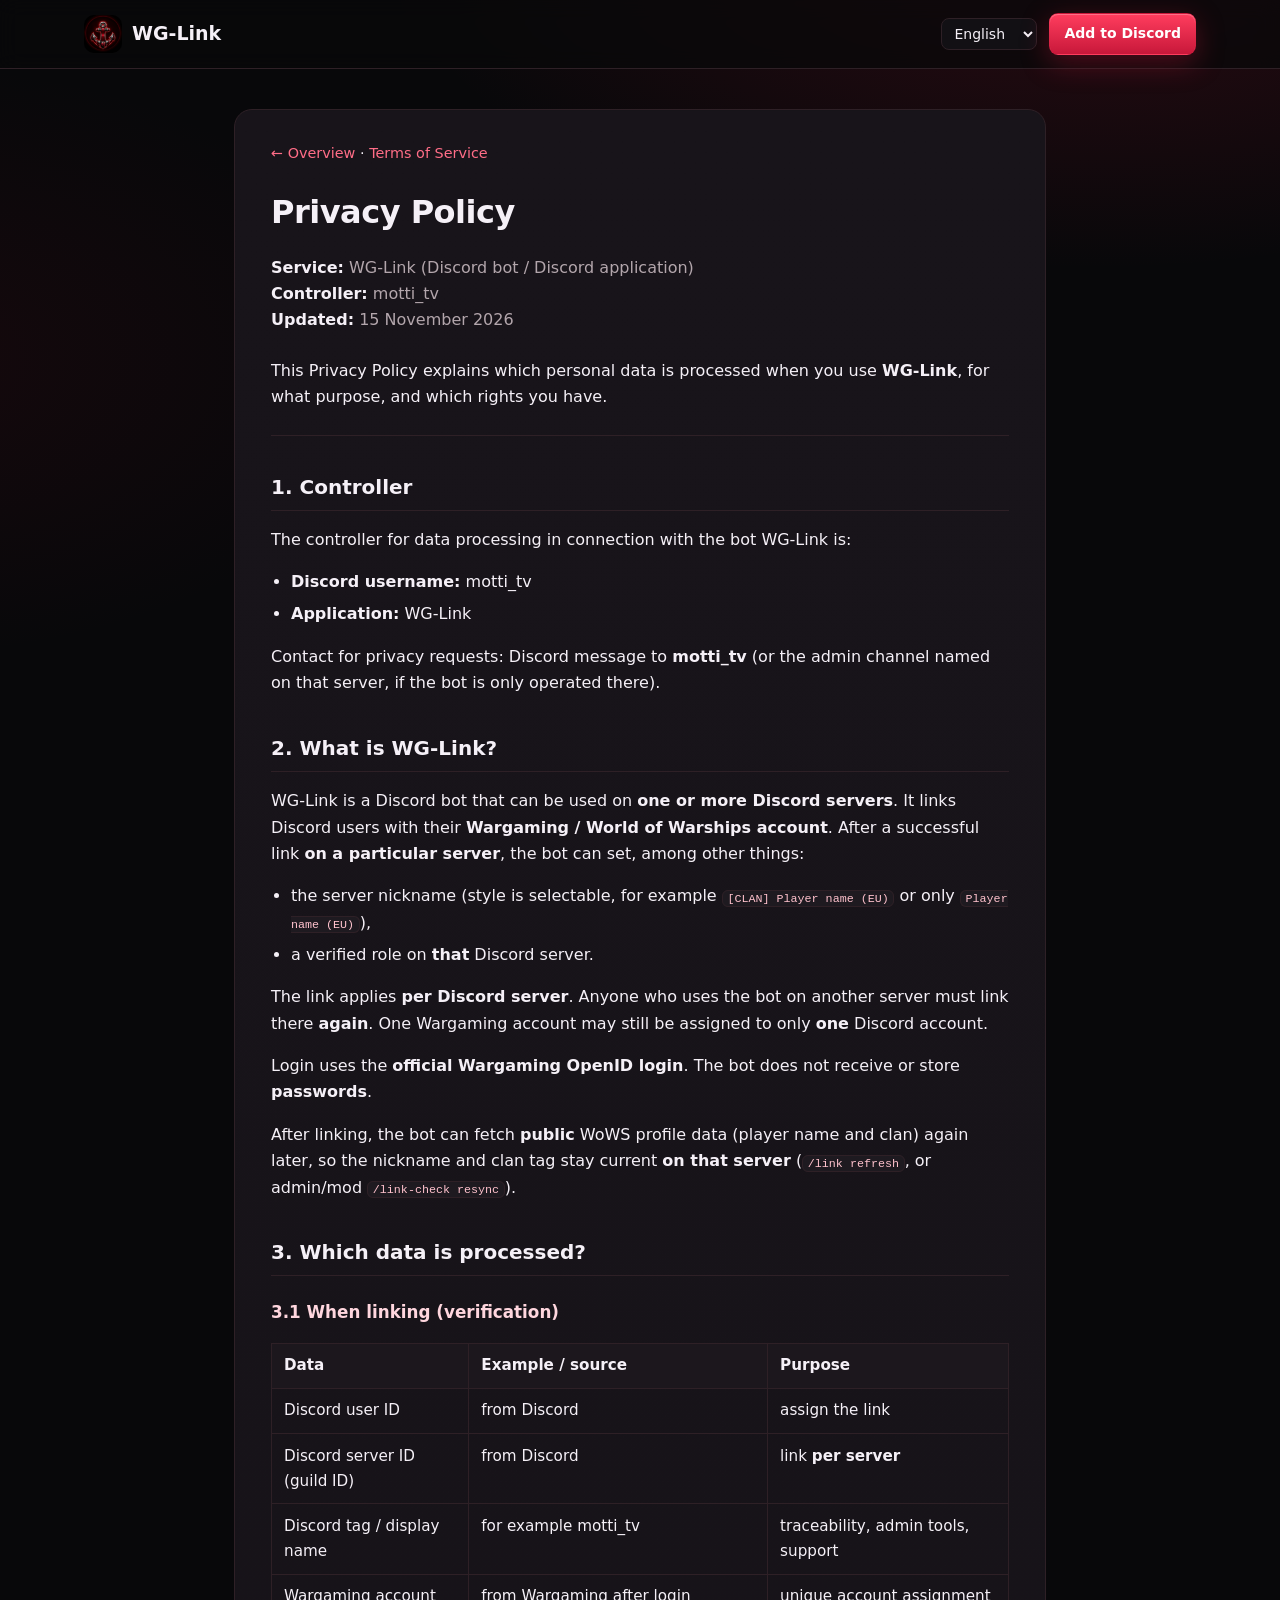
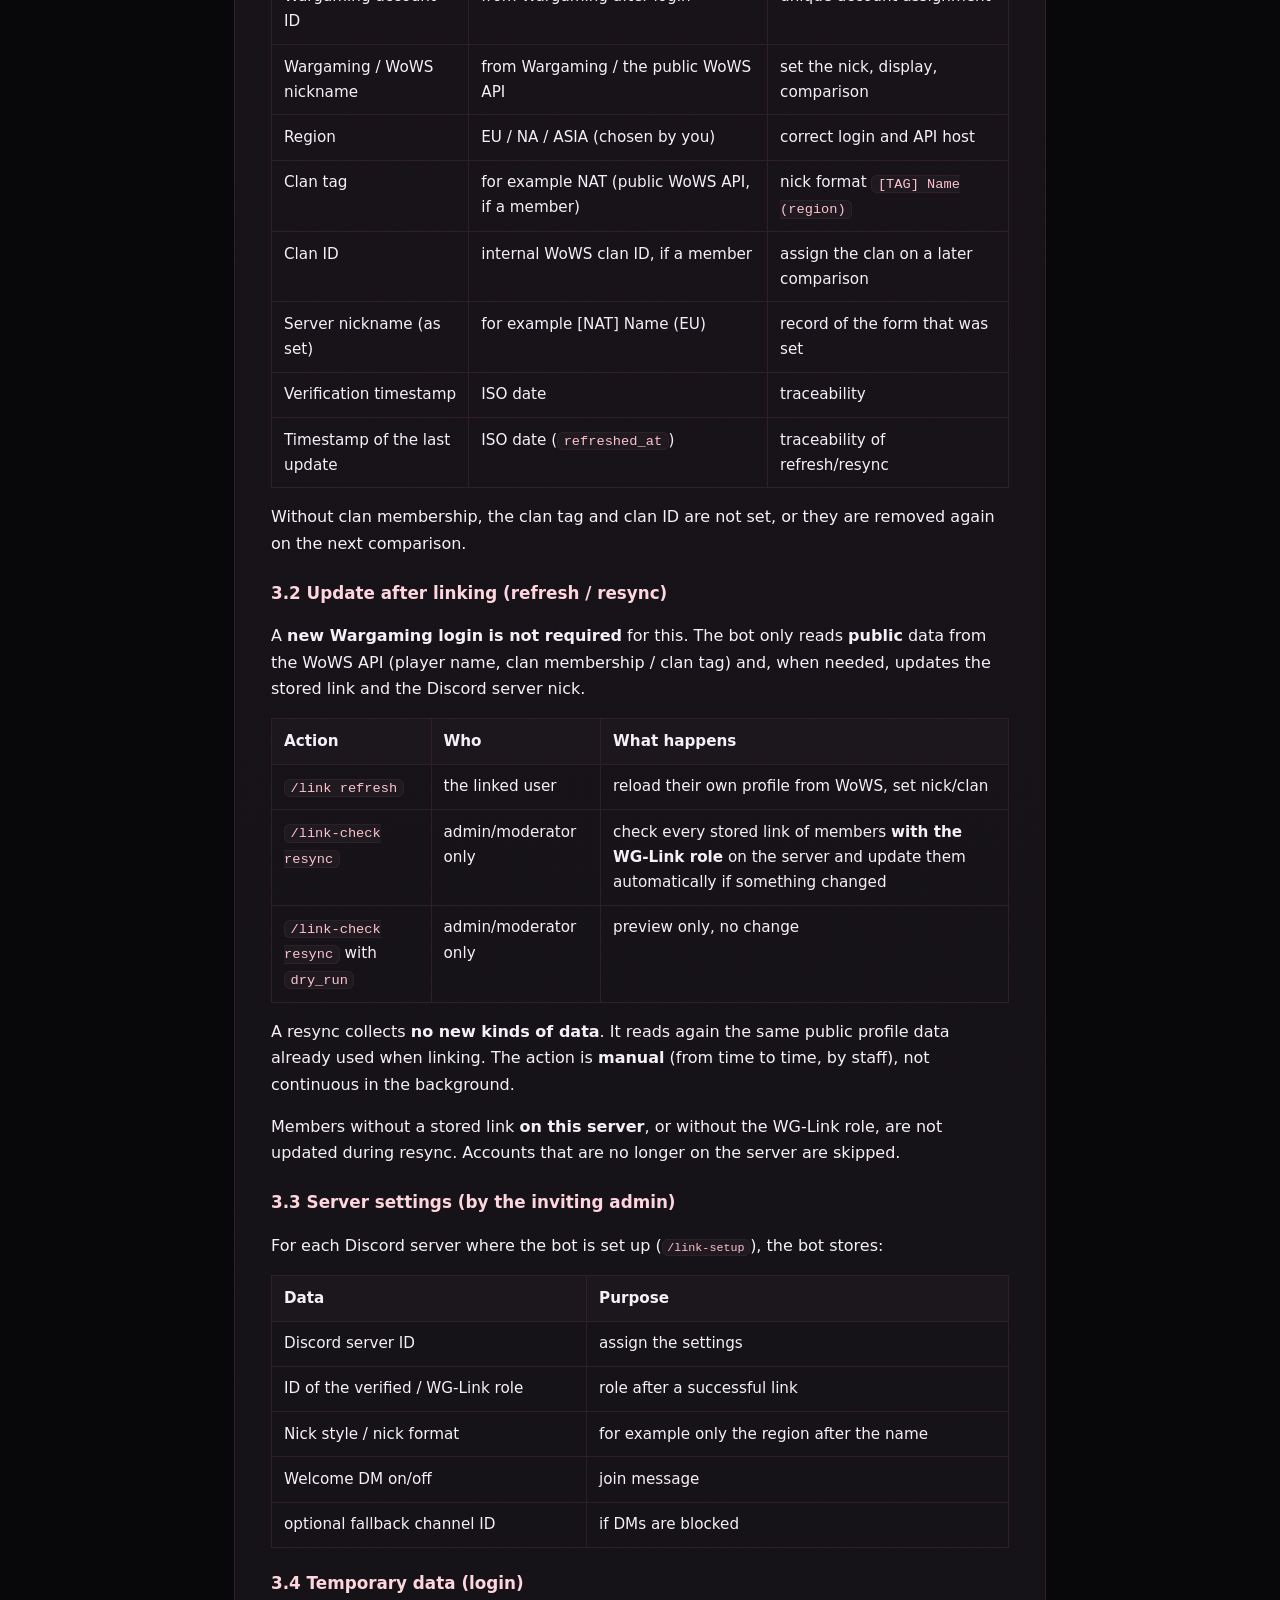
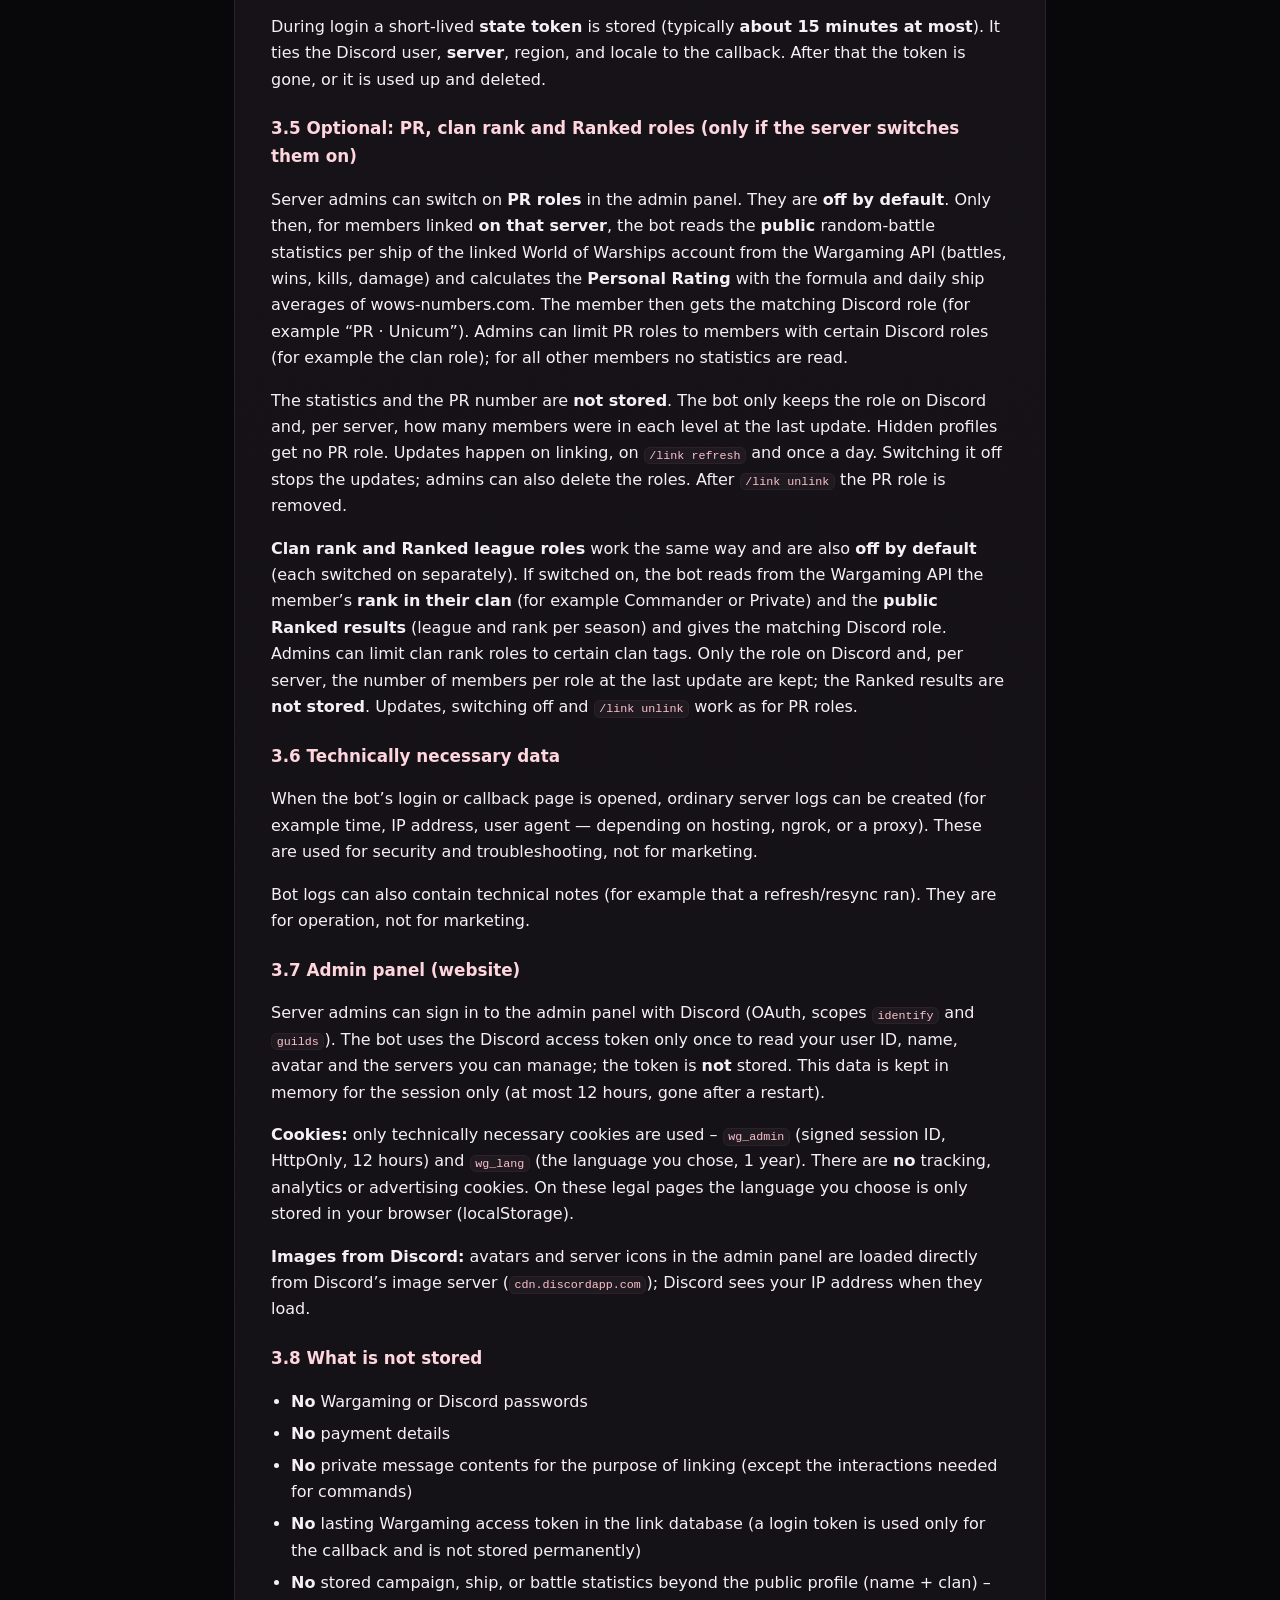
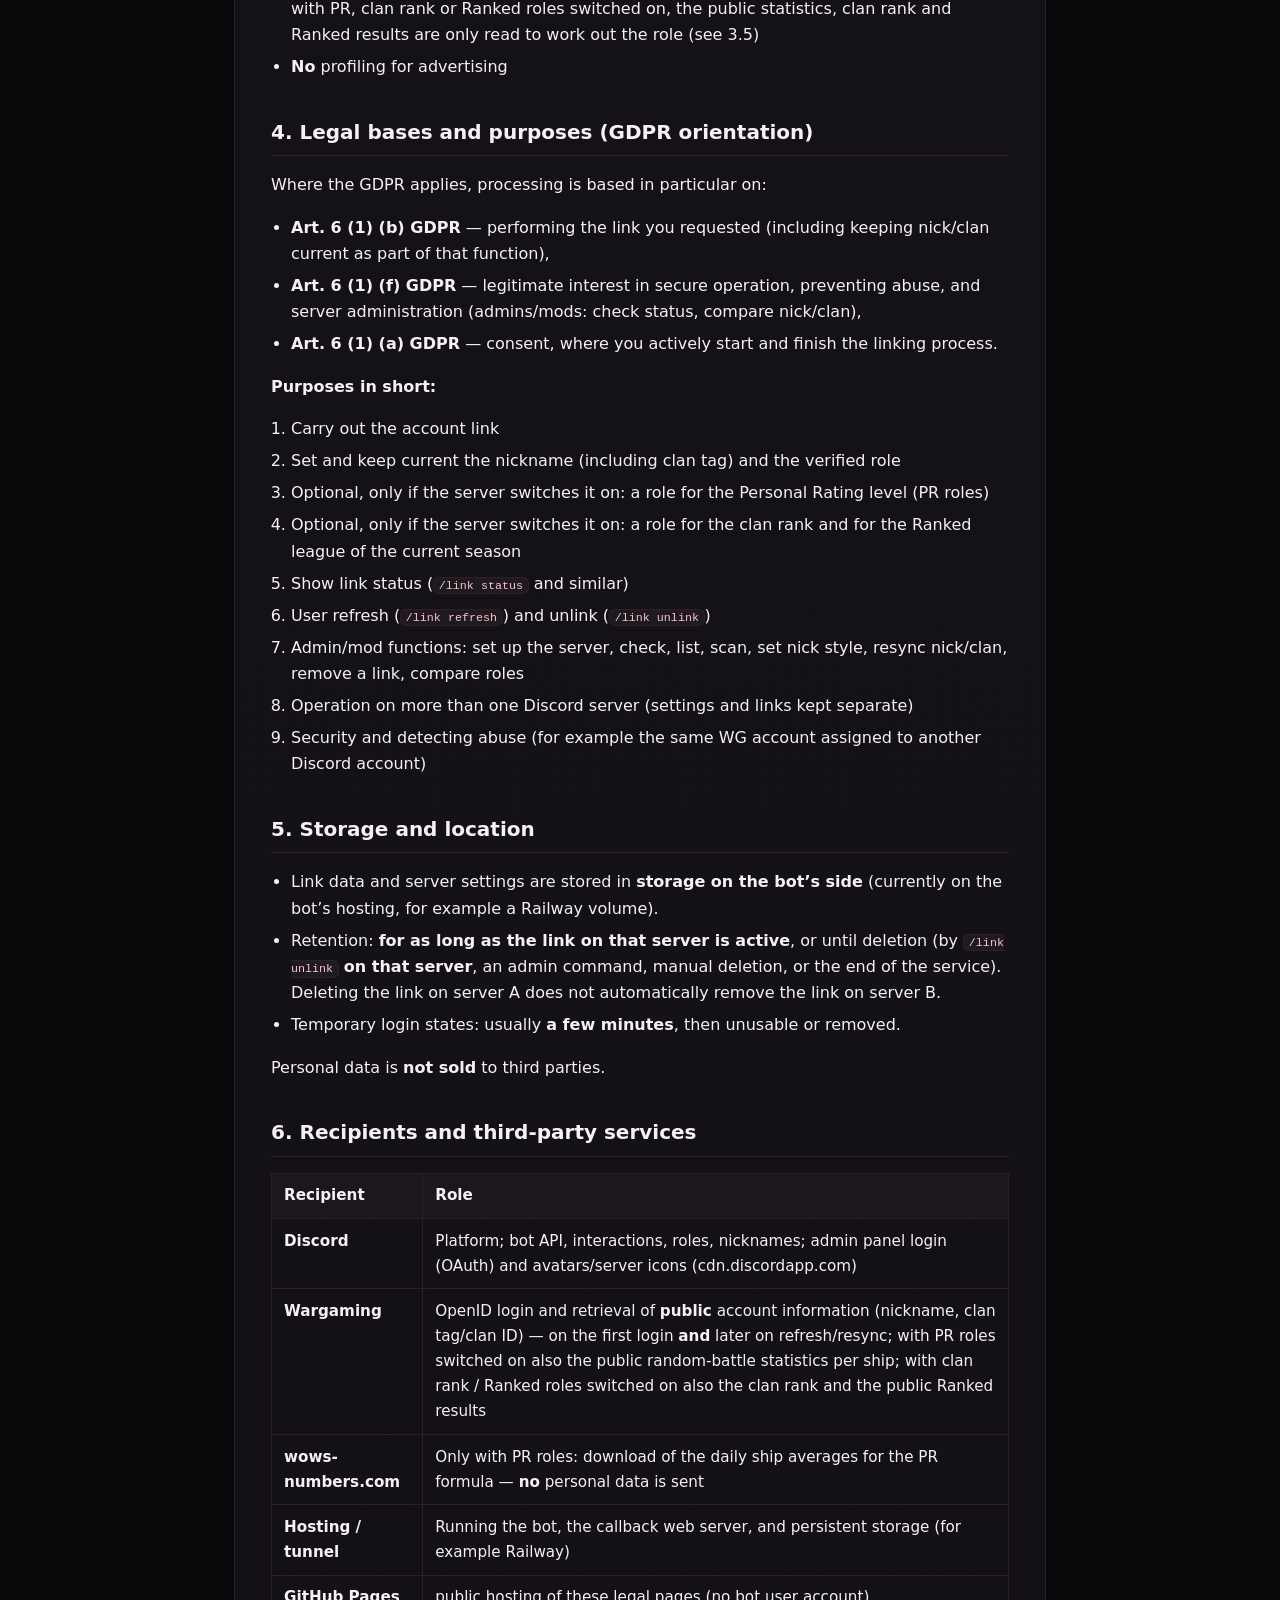
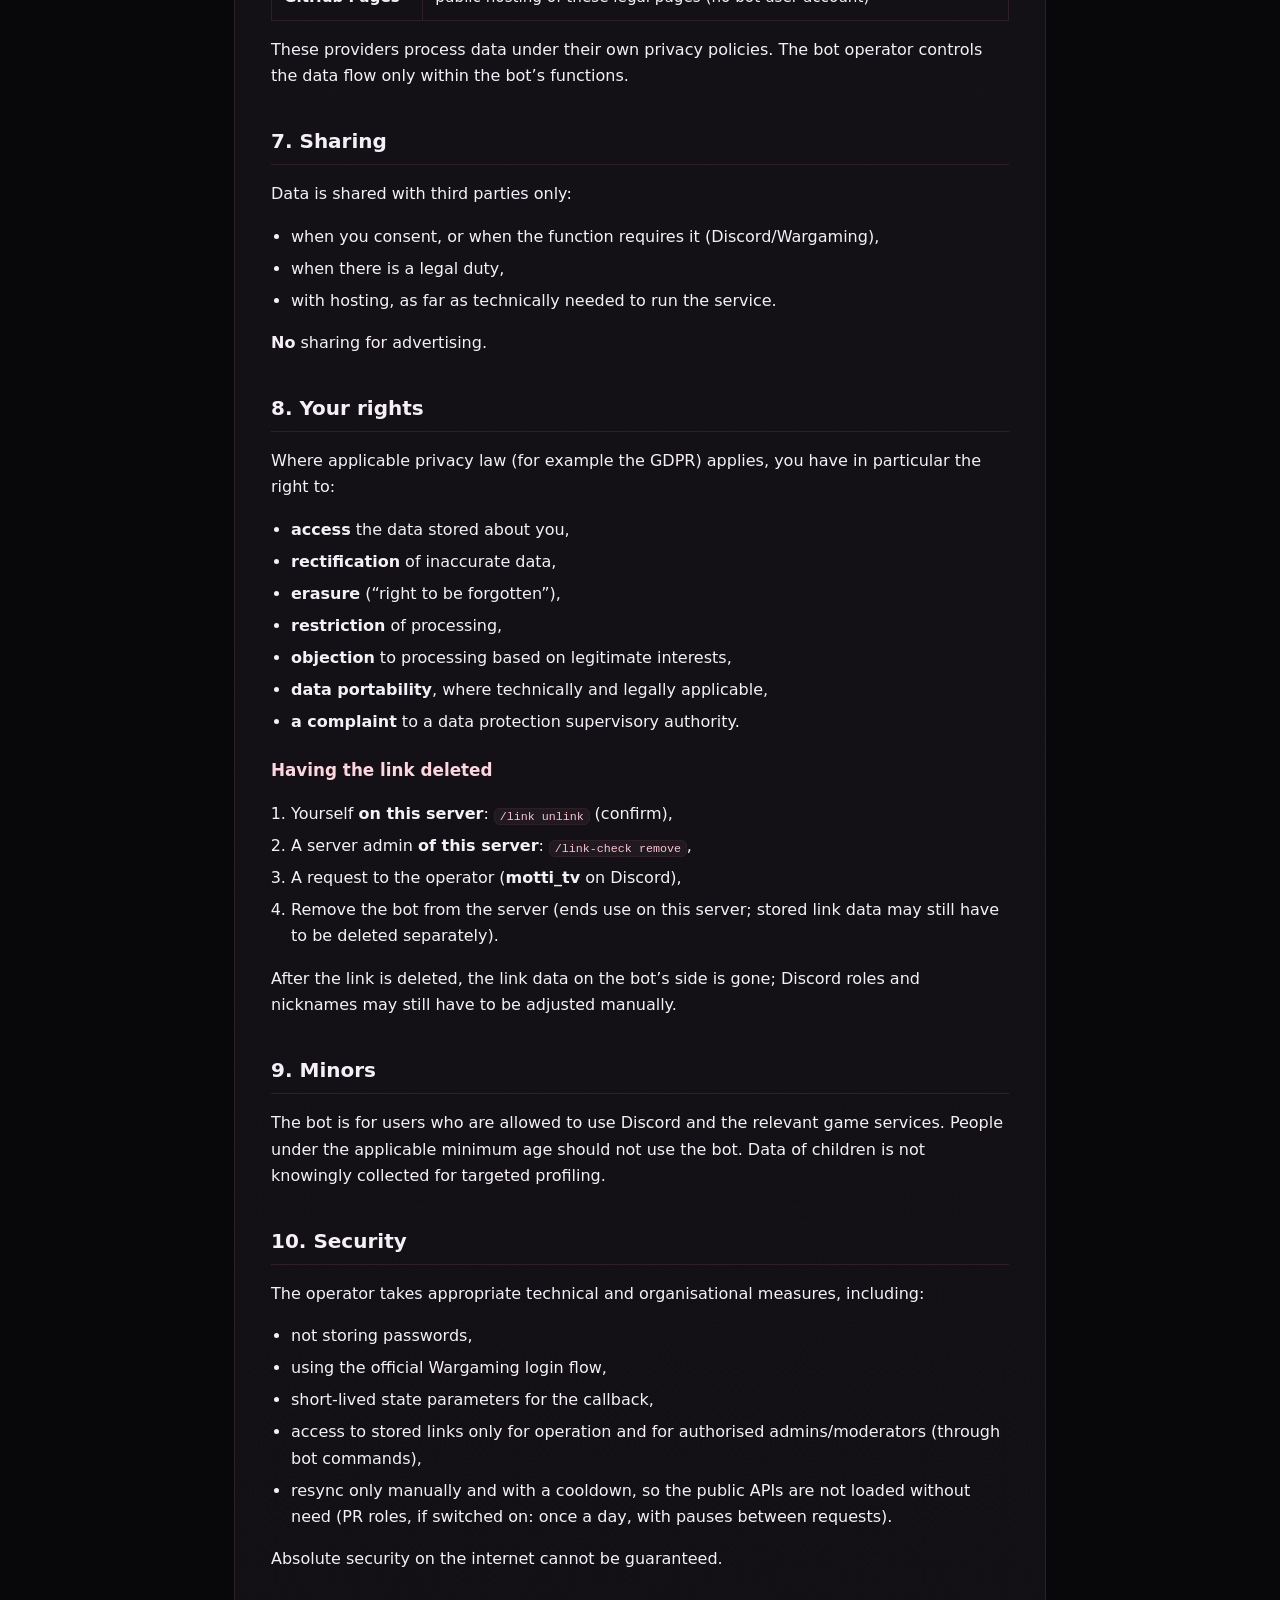
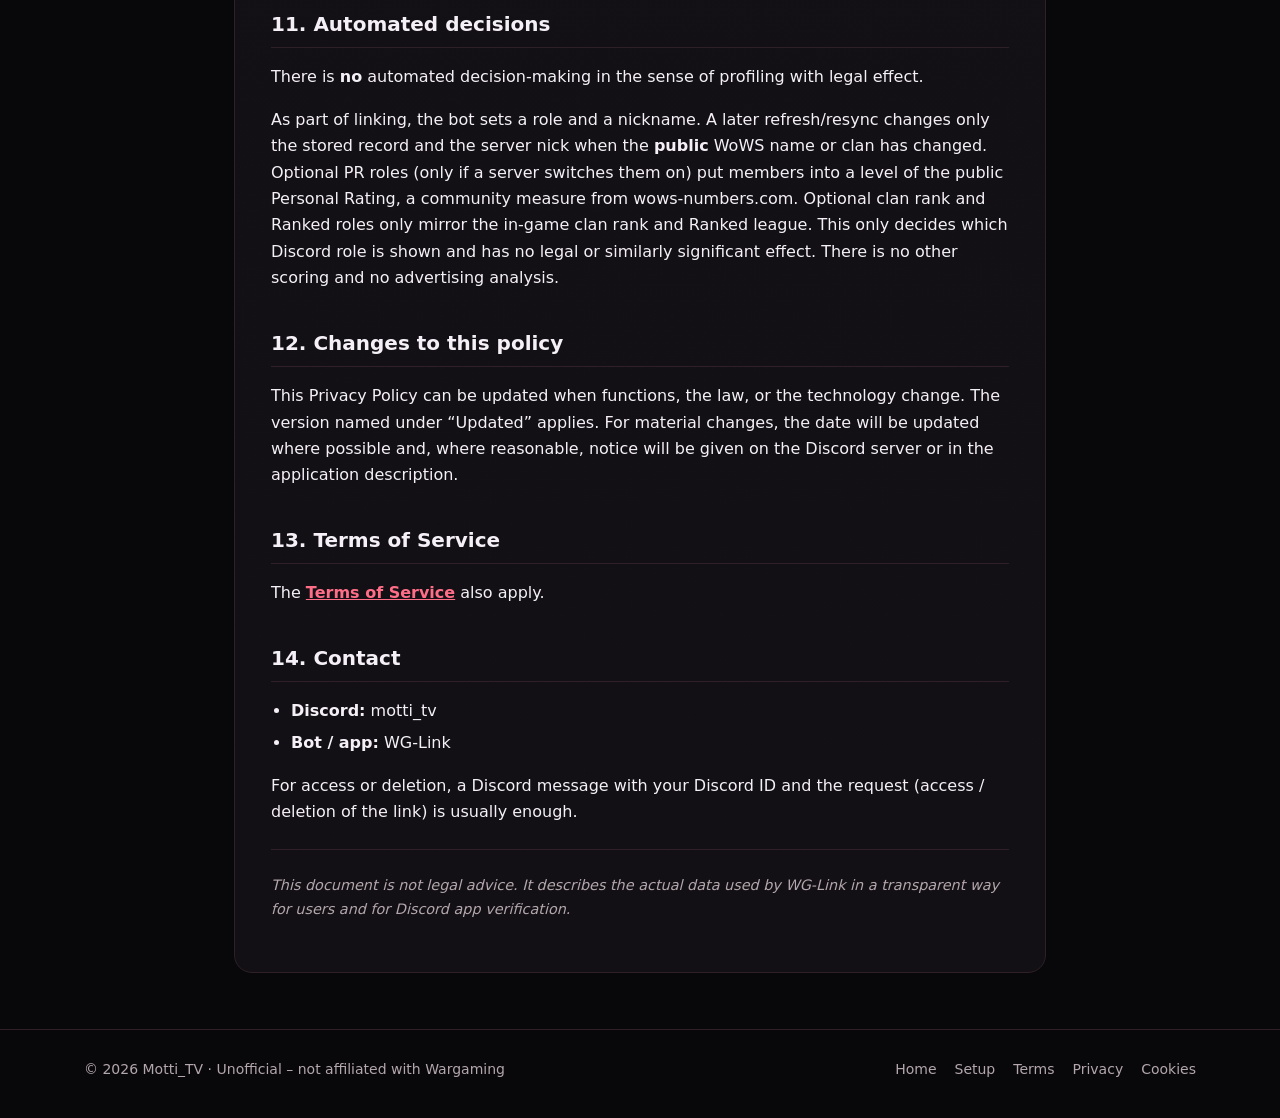
==== commit 710073ea: "New look: landing page (hero, Discord preview, steps, features, Command Center, FAQ) in EN/DE/PL; su" ====
--- a/privacy-policy.html
+++ b/privacy-policy.html
@@ -24,25 +24,26 @@
       if (titles[pick]) document.title = titles[pick];
     })();
   </script>
-  <link rel="stylesheet" href="site.css?v=1" />
+  <link rel="icon" href="img/logo-128.png" />
+  <link rel="stylesheet" href="site.css?v=3" />
   <link rel="stylesheet" href="cookies.css?v=1" />
 </head>
 <body>
-  <main>
-    <div class="topbar">
-      <div class="lang-wrap">
-        <span class="lang-kicker" data-lang="en">Language</span>
-        <span class="lang-kicker" data-lang="de">Sprache</span>
-        <span class="lang-kicker" data-lang="pl">Język</span>
-        <select class="lang-select" id="lang" aria-label="Language">
-          <option value="en">English</option>
-          <option value="de">Deutsch</option>
-          <option value="pl">Polski</option>
-        </select>
-      </div>
+<header class="site-nav">
+  <div class="wrap">
+    <a class="brand" href="index.html"><img src="img/logo-128.png" alt="" width="38" height="38">WG-Link</a>
+    <div class="nav-right">
+      <select class="lang-select" id="lang" aria-label="Language">
+        <option value="en">English</option>
+        <option value="de">Deutsch</option>
+        <option value="pl">Polski</option>
+      </select>
+      <a class="btn btn-primary btn-sm" href="https://discord.com/oauth2/authorize?client_id=1534748705679216780&amp;permissions=402738176&amp;scope=bot%20applications.commands" rel="noopener"><span class="lang-inline" data-lang="en">Add to Discord</span><span class="lang-inline" data-lang="de">Zu Discord hinzufügen</span><span class="lang-inline" data-lang="pl">Dodaj do Discorda</span></a>
     </div>
-
-    <article class="lang-block" data-lang="en" data-title="Privacy Policy – WG-Link">
+  </div>
+</header>
+<main>
+<article class="lang-block" data-lang="en" data-title="Privacy Policy – WG-Link">
       <nav class="crumbs">
         <a href="index.html">← Overview</a> ·
         <a href="terms-of-service.html">Terms of Service</a>
@@ -1085,8 +1086,19 @@
         w sposób przejrzysty dla użytkowników i dla weryfikacji aplikacji Discord.
       </p>
     </article>
-    <p class="cookie-line"><a href="#cookies" data-cookie-info>Cookies</a></p>
-  </main>
+</main>
+<footer class="site-foot">
+  <div class="wrap">
+    <span>© 2026 Motti_TV · <span class="lang-inline" data-lang="en">Unofficial – not affiliated with Wargaming</span><span class="lang-inline" data-lang="de">Inoffiziell – nicht mit Wargaming verbunden</span><span class="lang-inline" data-lang="pl">Nieoficjalny – niezwiązany z Wargaming</span></span>
+    <nav>
+      <a href="index.html"><span class="lang-inline" data-lang="en">Home</span><span class="lang-inline" data-lang="de">Startseite</span><span class="lang-inline" data-lang="pl">Strona główna</span></a>
+      <a href="setup.html"><span class="lang-inline" data-lang="en">Setup</span><span class="lang-inline" data-lang="de">Einrichtung</span><span class="lang-inline" data-lang="pl">Konfiguracja</span></a>
+      <a href="terms-of-service.html"><span class="lang-inline" data-lang="en">Terms</span><span class="lang-inline" data-lang="de">Nutzungsbedingungen</span><span class="lang-inline" data-lang="pl">Regulamin</span></a>
+      <a href="privacy-policy.html"><span class="lang-inline" data-lang="en">Privacy</span><span class="lang-inline" data-lang="de">Datenschutz</span><span class="lang-inline" data-lang="pl">Prywatność</span></a>
+      <a href="#cookies" data-cookie-info>Cookies</a>
+    </nav>
+  </div>
+</footer>
   <script src="lang.js?v=1"></script>
   <script src="cookies.js?v=1" defer></script>
 </body>
--- a/site.css
+++ b/site.css
@@ -1,118 +1,212 @@
+/* WG-Link Website – gleicher Look wie das Admin-Panel (dunkel, Anker-Rot). Keine externen Schriften/Skripte. */
 :root {
-  color-scheme: dark light;
-  --bg: #0f1115;
-  --card: #1a1d24;
-  --text: #e8eaed;
-  --muted: #9aa0a6;
-  --accent: #5865f2;
-  --border: #2a2f3a;
+  color-scheme: dark;
+  --bg: #08080a;
+  --panel: #121014;
+  --panel2: #18141a;
+  --card: #141116;
+  --text: #f5f0f7;
+  --muted: #b3a6ac;
+  --accent: #c8183a;
+  --accent2: #ff3d5e;
+  --link: #ff6d87;
+  --border: #2e2026;
+  --ok: #35d47a;
+  --blurple: #5865f2;
 }
 * { box-sizing: border-box; }
+html { scroll-behavior: smooth; }
 body {
   margin: 0;
-  font-family: system-ui, -apple-system, Segoe UI, Roboto, sans-serif;
-  background: var(--bg);
+  font-family: system-ui, -apple-system, "Segoe UI", Roboto, sans-serif;
   color: var(--text);
   line-height: 1.65;
-}
-main { max-width: 800px; margin: 0 auto; padding: 2rem 1.25rem 4rem; }
-body.home main { max-width: 720px; padding-top: 2.5rem; }
-.topbar { display: flex; justify-content: flex-end; margin-bottom: 1.25rem; }
-.lang-wrap { display: flex; align-items: center; gap: 8px; }
-.lang-kicker {
-  display: none;
-  color: var(--muted);
-  font-size: 10px;
-  font-weight: 700;
-  letter-spacing: 0.14em;
-  text-transform: uppercase;
-}
+  background:
+    radial-gradient(1200px 600px at 85% -10%, rgba(200, 24, 58, 0.2), transparent 60%),
+    radial-gradient(900px 500px at -10% 40%, rgba(120, 10, 30, 0.12), transparent 60%),
+    var(--bg);
+  background-attachment: fixed;
+}
+a { color: var(--link); }
+.wrap { max-width: 1160px; margin: 0 auto; padding: 0 24px; }
+
+/* Sprachen: nur der Block der gewählten Sprache ist sichtbar */
+.lang-block, .lang-inline, .lang-kicker { display: none; }
+html[data-lang="en"] .lang-block[data-lang="en"],
+html[data-lang="de"] .lang-block[data-lang="de"],
+html[data-lang="pl"] .lang-block[data-lang="pl"],
+html:not([data-lang]) .lang-block[data-lang="en"] { display: block; }
+html[data-lang="en"] .lang-inline[data-lang="en"],
+html[data-lang="de"] .lang-inline[data-lang="de"],
+html[data-lang="pl"] .lang-inline[data-lang="pl"],
+html:not([data-lang]) .lang-inline[data-lang="en"],
 html[data-lang="en"] .lang-kicker[data-lang="en"],
 html[data-lang="de"] .lang-kicker[data-lang="de"],
 html[data-lang="pl"] .lang-kicker[data-lang="pl"],
 html:not([data-lang]) .lang-kicker[data-lang="en"] { display: inline; }
-.lang-select {
-  width: auto;
-  min-width: 132px;
-  padding: 6px 8px;
-  font: inherit;
-  font-size: 13px;
-  font-weight: 650;
-  color: var(--text);
-  background: var(--card);
-  border: 1px solid var(--border);
-  border-radius: 8px;
-}
+
+/* Kopfleiste (alle Seiten) */
+.site-nav { position: sticky; top: 0; z-index: 10; backdrop-filter: blur(10px); background: rgba(8, 8, 10, 0.75); border-bottom: 1px solid var(--border); }
+.site-nav .wrap { display: flex; align-items: center; gap: 28px; height: 68px; }
+.brand { display: flex; align-items: center; gap: 10px; text-decoration: none; color: var(--text); font-weight: 800; font-size: 19px; }
+.brand img { width: 38px; height: 38px; border-radius: 10px; }
+html[data-lang="en"] .nav-links[data-lang="en"],
+html[data-lang="de"] .nav-links[data-lang="de"],
+html[data-lang="pl"] .nav-links[data-lang="pl"],
+html:not([data-lang]) .nav-links[data-lang="en"] { display: flex; }
+.nav-links { display: none; gap: 22px; }
+.nav-links a { text-decoration: none; color: var(--muted); font-size: 15px; }
+.nav-links a:hover { color: var(--text); }
+.nav-right { margin-left: auto; display: flex; align-items: center; gap: 12px; }
+.lang-select { padding: 6px 8px; font: inherit; font-size: 14px; color: var(--text); background: var(--panel); border: 1px solid var(--border); border-radius: 8px; }
 .lang-select:focus { outline: 2px solid var(--accent); outline-offset: 2px; }
-.lang-block { display: none; }
-html[data-lang="en"] .lang-block[data-lang="en"],
-html[data-lang="de"] .lang-block[data-lang="de"],
-html[data-lang="pl"] .lang-block[data-lang="pl"],
-html:not([data-lang]) .lang-block[data-lang="en"] { display: block; }
-nav.crumbs { margin-bottom: 1.5rem; font-size: 0.9rem; }
-nav.crumbs a { color: var(--accent); text-decoration: none; }
+
+/* Buttons */
+.btn { display: inline-flex; align-items: center; gap: 9px; padding: 12px 20px; border-radius: 11px; font-weight: 700; text-decoration: none; color: var(--text);
+  border: 1px solid transparent; transition: transform 0.15s, box-shadow 0.15s, border-color 0.15s; }
+.btn:hover { transform: translateY(-1px); }
+.btn svg { width: 20px; height: 20px; flex: none; }
+.btn-primary { color: #fff; background: linear-gradient(180deg, var(--accent2), var(--accent));
+  box-shadow: 0 8px 28px rgba(200, 24, 58, 0.35), inset 0 1px 0 rgba(255, 255, 255, 0.25); }
+.btn-primary:hover { box-shadow: 0 10px 34px rgba(200, 24, 58, 0.5), inset 0 1px 0 rgba(255, 255, 255, 0.25); }
+.btn-ghost { border-color: var(--border); background: rgba(255, 255, 255, 0.03); }
+.btn-ghost:hover { border-color: #5a3a44; }
+.btn-sm { padding: 8px 14px; font-size: 14px; border-radius: 9px; }
+
+/* Fußzeile (alle Seiten) */
+.site-foot { border-top: 1px solid var(--border); padding: 28px 0 40px; color: var(--muted); font-size: 14px; margin-top: 40px; }
+.site-foot .wrap { display: flex; flex-wrap: wrap; gap: 14px 18px; align-items: center; }
+.site-foot nav { display: flex; flex-wrap: wrap; gap: 18px; margin-left: auto; }
+.site-foot a { color: var(--muted); text-decoration: none; }
+.site-foot a:hover { color: var(--text); }
+
+/* ---------------------------------------------------------------- Startseite */
+.home .hero { padding: 84px 0 56px; }
+.home .hero .wrap { display: grid; grid-template-columns: 1.05fr 0.95fr; gap: 56px; align-items: center; }
+.eyebrow { display: inline-flex; align-items: center; gap: 8px; padding: 5px 12px; border-radius: 999px; border: 1px solid #4a2630;
+  background: rgba(200, 24, 58, 0.1); color: #ff8fa3; font-size: 13px; font-weight: 700; }
+.eyebrow .dot { width: 7px; height: 7px; border-radius: 50%; background: var(--ok); box-shadow: 0 0 10px var(--ok); }
+.home h1 { font-size: 54px; line-height: 1.06; letter-spacing: -1.5px; margin: 18px 0; }
+.grad { background: linear-gradient(90deg, #ff5a76, #c8183a 60%, #ff8a4c); -webkit-background-clip: text; background-clip: text; color: transparent; }
+.home .lead { font-size: 19px; color: var(--muted); max-width: 540px; margin: 0 0 30px; }
+.cta { display: flex; gap: 12px; flex-wrap: wrap; }
+.trust { display: flex; gap: 10px 22px; flex-wrap: wrap; margin-top: 30px; color: var(--muted); font-size: 14px; }
+.trust span { display: inline-flex; align-items: center; gap: 7px; }
+.trust svg { width: 16px; height: 16px; color: var(--ok); }
+
+.glow { position: relative; }
+.glow::before { content: ""; position: absolute; inset: -30px; border-radius: 40px; z-index: -1; background: radial-gradient(closest-side, rgba(200, 24, 58, 0.35), transparent); filter: blur(20px); }
+.discord { border-radius: 16px; background: #2b2d31; border: 1px solid #1e1f22; box-shadow: 0 30px 80px rgba(0, 0, 0, 0.55); overflow: hidden; }
+.d-head { display: flex; align-items: center; gap: 8px; padding: 12px 16px; background: #1e1f22; color: #dbdee1; font-weight: 700; font-size: 14px; }
+.d-head .hash { color: #80848e; font-size: 20px; font-weight: 400; }
+.d-body { display: grid; grid-template-columns: 1fr 230px; }
+.d-chat { padding: 14px 16px; border-right: 1px solid #1e1f22; }
+.msg { display: flex; gap: 10px; margin-bottom: 14px; }
+.av { width: 36px; height: 36px; border-radius: 50%; flex: none; display: grid; place-items: center; font-weight: 800; font-size: 14px; color: #fff; overflow: hidden; }
+.av-bot img { width: 100%; height: 100%; }
+.msg .name { font-weight: 700; font-size: 14px; }
+.msg .time { color: #80848e; font-size: 11px; margin-left: 6px; }
+.msg .txt { color: #dbdee1; font-size: 14px; }
+.embed { margin-top: 6px; border-left: 4px solid var(--accent); background: #232428; border-radius: 6px; padding: 10px 12px; font-size: 13px; color: #dbdee1; max-width: 300px; line-height: 1.5; }
+.embed b { color: #fff; }
+.embed .btns { display: flex; gap: 6px; margin-top: 8px; }
+.embed .btns span { background: #4e5058; color: #fff; padding: 4px 10px; border-radius: 4px; font-size: 12px; font-weight: 600; }
+.embed .btns span.on { background: var(--blurple); }
+.d-members { padding: 12px 10px; }
+.grp { color: #949ba4; font-size: 11px; font-weight: 700; letter-spacing: 0.4px; text-transform: uppercase; margin: 8px 6px 6px; }
+.mem { display: flex; align-items: center; gap: 8px; padding: 4px 6px; border-radius: 6px; font-size: 13.5px; font-weight: 600; line-height: 1.4; }
+.mem .av { width: 28px; height: 28px; font-size: 11px; position: relative; overflow: visible; }
+.mem .av::after { content: ""; position: absolute; right: -2px; bottom: -2px; width: 10px; height: 10px; border-radius: 50%; background: #23a55a; border: 2px solid #2b2d31; }
+.mem.new { animation: pop 2.6s ease-in-out infinite; }
+@keyframes pop { 0%, 60%, 100% { background: transparent; } 70%, 90% { background: rgba(53, 212, 122, 0.12); } }
+@media (prefers-reduced-motion: reduce) { .mem.new { animation: none; } html { scroll-behavior: auto; } }
+
+.home section { padding: 64px 0; scroll-margin-top: 70px; }
+.sec-head { text-align: center; max-width: 680px; margin: 0 auto 44px; }
+.kicker { color: #ff7d95; font-weight: 800; letter-spacing: 2px; font-size: 12px; text-transform: uppercase; }
+.home h2 { font-size: 38px; letter-spacing: -0.8px; line-height: 1.15; margin: 10px 0 12px; border: 0; padding: 0; }
+.sub { color: var(--muted); font-size: 17px; margin: 0; }
+
+.steps { display: grid; grid-template-columns: repeat(3, 1fr); gap: 20px; counter-reset: s; }
+.step { background: linear-gradient(180deg, var(--panel2), var(--panel)); border: 1px solid var(--border); border-radius: 16px; padding: 26px; position: relative; }
+.step::before { counter-increment: s; content: counter(s); position: absolute; top: -16px; left: 24px; width: 34px; height: 34px; border-radius: 10px; display: grid; place-items: center;
+  font-weight: 800; background: linear-gradient(180deg, var(--accent2), var(--accent)); box-shadow: 0 6px 18px rgba(200, 24, 58, 0.4); }
+.step h3 { margin: 10px 0 6px; font-size: 19px; }
+.step p { margin: 0; color: var(--muted); font-size: 15px; }
+
+.grid { display: grid; grid-template-columns: repeat(3, 1fr); gap: 18px; }
+.home .card { background: linear-gradient(180deg, var(--panel2), var(--panel)); border: 1px solid var(--border); border-radius: 16px; padding: 24px; transition: border-color 0.2s, transform 0.2s; }
+.home .card:hover { border-color: #6a2f3d; transform: translateY(-2px); }
+.ico { width: 44px; height: 44px; border-radius: 12px; display: grid; place-items: center; margin-bottom: 14px; background: rgba(200, 24, 58, 0.12); border: 1px solid #4a2630; color: #ff6d87; }
+.ico svg { width: 22px; height: 22px; }
+.home .card h3 { margin: 0 0 6px; font-size: 18px; }
+.home .card p { margin: 0; color: var(--muted); font-size: 15px; }
+.tag { display: inline-block; margin-left: 6px; font-size: 11px; font-weight: 800; padding: 2px 7px; border-radius: 6px; vertical-align: 2px;
+  background: rgba(53, 212, 122, 0.12); color: var(--ok); border: 1px solid rgba(53, 212, 122, 0.3); }
+.chips { display: flex; flex-wrap: wrap; gap: 6px; margin-top: 12px; }
+.chip { font-size: 12px; font-weight: 700; padding: 3px 9px; border-radius: 999px; border: 1px solid; }
+
+.show { display: grid; grid-template-columns: 0.8fr 1.2fr; gap: 40px; align-items: center; }
+.tabs { display: flex; flex-direction: column; gap: 10px; }
+.tab { text-align: left; background: transparent; color: var(--text); border: 1px solid var(--border); border-radius: 14px; padding: 16px 18px; cursor: pointer; font: inherit; }
+.tab b { display: block; font-size: 16px; }
+.tab span { color: var(--muted); font-size: 14px; }
+.tab.on { border-color: var(--accent); background: rgba(200, 24, 58, 0.08); box-shadow: inset 3px 0 0 var(--accent); }
+.home .shot { border-radius: 14px; overflow: hidden; border: 1px solid var(--border); box-shadow: 0 30px 70px rgba(0, 0, 0, 0.5); max-height: 560px; margin: 0; }
+.home .shot img { width: 100%; height: auto; display: none; }
+.home .shot img.on { display: block; }
+
+.faq { max-width: 780px; margin: 0 auto; }
+details { border: 1px solid var(--border); border-radius: 12px; background: var(--panel); margin-bottom: 10px; }
+summary { cursor: pointer; padding: 16px 20px; font-weight: 700; list-style: none; display: flex; justify-content: space-between; gap: 12px; }
+summary::-webkit-details-marker { display: none; }
+summary::after { content: "+"; color: #ff6d87; font-size: 20px; line-height: 1; }
+details[open] summary::after { content: "–"; }
+details p { margin: 0; padding: 0 20px 18px; color: var(--muted); }
+
+.band { border: 1px solid #4a2630; border-radius: 22px; padding: 48px; text-align: center;
+  background: radial-gradient(600px 200px at 50% 0%, rgba(200, 24, 58, 0.28), transparent), var(--panel); }
+.band h2 { margin-top: 0; }
+.band .cta { justify-content: center; margin-top: 24px; }
+
+/* ---------------------------------------------------------------- Unterseiten (Einrichtung, Nutzungsbedingungen, Datenschutz) */
+body:not(.home) main { max-width: 860px; margin: 0 auto; padding: 2.5rem 24px 1rem; }
+body:not(.home) article.lang-block { background: linear-gradient(180deg, var(--panel2), var(--panel)); border: 1px solid var(--border); border-radius: 18px; padding: 2rem 2.25rem 2.25rem; }
+nav.crumbs { margin-bottom: 1.25rem; font-size: 0.9rem; }
+nav.crumbs a { text-decoration: none; }
 nav.crumbs a:hover { text-decoration: underline; }
-h1 { font-size: 1.75rem; margin: 0 0 0.75rem; }
-body.home h1 { margin-bottom: 0.5rem; }
-h2 {
-  font-size: 1.2rem;
-  margin: 2rem 0 0.75rem;
-  border-bottom: 1px solid var(--border);
-  padding-bottom: 0.35rem;
-}
-h3 { font-size: 1.05rem; margin: 1.25rem 0 0.5rem; }
+body:not(.home) h1 { font-size: 2rem; letter-spacing: -0.5px; margin: 0 0 0.75rem; }
+body:not(.home) h2 { font-size: 1.25rem; margin: 2.2rem 0 0.75rem; padding-bottom: 0.4rem; border-bottom: 1px solid var(--border); }
+body:not(.home) h3 { font-size: 1.05rem; margin: 1.4rem 0 0.5rem; color: #ffd6de; }
 p.lead { color: var(--muted); margin: 0 0 2rem; }
 .meta { color: var(--muted); margin-bottom: 1.5rem; }
 .meta strong { color: var(--text); }
 ul, ol { padding-left: 1.25rem; }
 li { margin: 0.35rem 0; }
-a { color: var(--accent); }
 hr { border: none; border-top: 1px solid var(--border); margin: 1.5rem 0; }
 .note { color: var(--muted); font-size: 0.9rem; font-style: italic; }
-code { background: var(--card); padding: 0.1em 0.35em; border-radius: 4px; font-size: 0.9em; }
-pre {
-  background: var(--card);
-  border: 1px solid var(--border);
-  border-radius: 12px;
-  padding: 1rem 1.15rem;
-  overflow-x: auto;
-  white-space: pre-wrap;
-  font-family: inherit;
-  font-size: 0.95rem;
-  line-height: 1.55;
-}
-.cards { display: grid; gap: 1rem; }
-a.card {
-  display: block;
-  padding: 1.25rem 1.5rem;
-  background: var(--card);
-  border: 1px solid var(--border);
-  border-radius: 12px;
-  color: inherit;
-  text-decoration: none;
-  transition: border-color 0.15s, transform 0.15s;
-}
-a.card:hover { border-color: var(--accent); transform: translateY(-1px); }
-a.card strong { display: block; font-size: 1.1rem; margin-bottom: 0.35rem; color: var(--text); }
-a.card span { color: var(--muted); font-size: 0.95rem; }
+code { background: #1e1a20; border: 1px solid var(--border); padding: 0.05em 0.4em; border-radius: 6px; font-size: 0.9em; color: #ffc2cd; }
+pre { background: #0f0d10; border: 1px solid var(--border); border-radius: 12px; padding: 1rem 1.15rem; overflow-x: auto; white-space: pre-wrap; font-family: inherit; font-size: 0.95rem; line-height: 1.55; }
 table { width: 100%; border-collapse: collapse; margin: 1rem 0; font-size: 0.95rem; }
-th, td {
-  border: 1px solid var(--border);
-  padding: 0.6rem 0.75rem;
-  text-align: left;
-  vertical-align: top;
-}
-th { background: var(--card); }
-footer { margin-top: 2.5rem; color: var(--muted); font-size: 0.85rem; }
-@media (max-width: 640px) {
+th, td { border: 1px solid var(--border); padding: 0.6rem 0.75rem; text-align: left; vertical-align: top; }
+th { background: #1c171d; }
+article footer { margin-top: 2.5rem; color: var(--muted); font-size: 0.85rem; }
+.callout { border-left: 4px solid #f5a524; background: rgba(245, 165, 36, 0.1); padding: 0.75rem 1rem; border-radius: 8px; }
+.cookie-line { display: none; }
+
+@media (max-width: 960px) {
+  .home .hero .wrap, .show { grid-template-columns: 1fr; }
+  .grid, .steps { grid-template-columns: 1fr; }
+  .site-nav .nav-links { display: none !important; }
+  .home h1 { font-size: 38px; }
+  .home h2 { font-size: 30px; }
+  .d-body { grid-template-columns: 1fr; }
+  .d-chat { display: none; }
+  .band { padding: 32px 20px; }
+}
+@media (max-width: 560px) {
+  .site-nav .wrap { gap: 10px; }
+  .site-nav .btn-sm { display: none; }
+  body:not(.home) article.lang-block { padding: 1.25rem 1rem 1.5rem; }
   table { display: block; overflow-x: auto; }
 }
-
-/* Startseite: Funktionen + Screenshot */
-.features { margin-top: 2.2rem; }
-.features ul { padding-left: 1.2rem; line-height: 1.55; }
-.features li { margin: 0.35rem 0; }
-.shot { margin: 1.2rem 0 0; }
-.shot img { display: block; width: 100%; height: auto; border-radius: 10px; border: 1px solid rgba(255, 255, 255, 0.12); }
-.shot figcaption { margin-top: 0.45rem; color: var(--muted); font-size: 0.85rem; }
-.callout { border-left: 4px solid #f5a524; background: rgba(245, 165, 36, 0.12); padding: 0.75rem 1rem; border-radius: 6px; }
